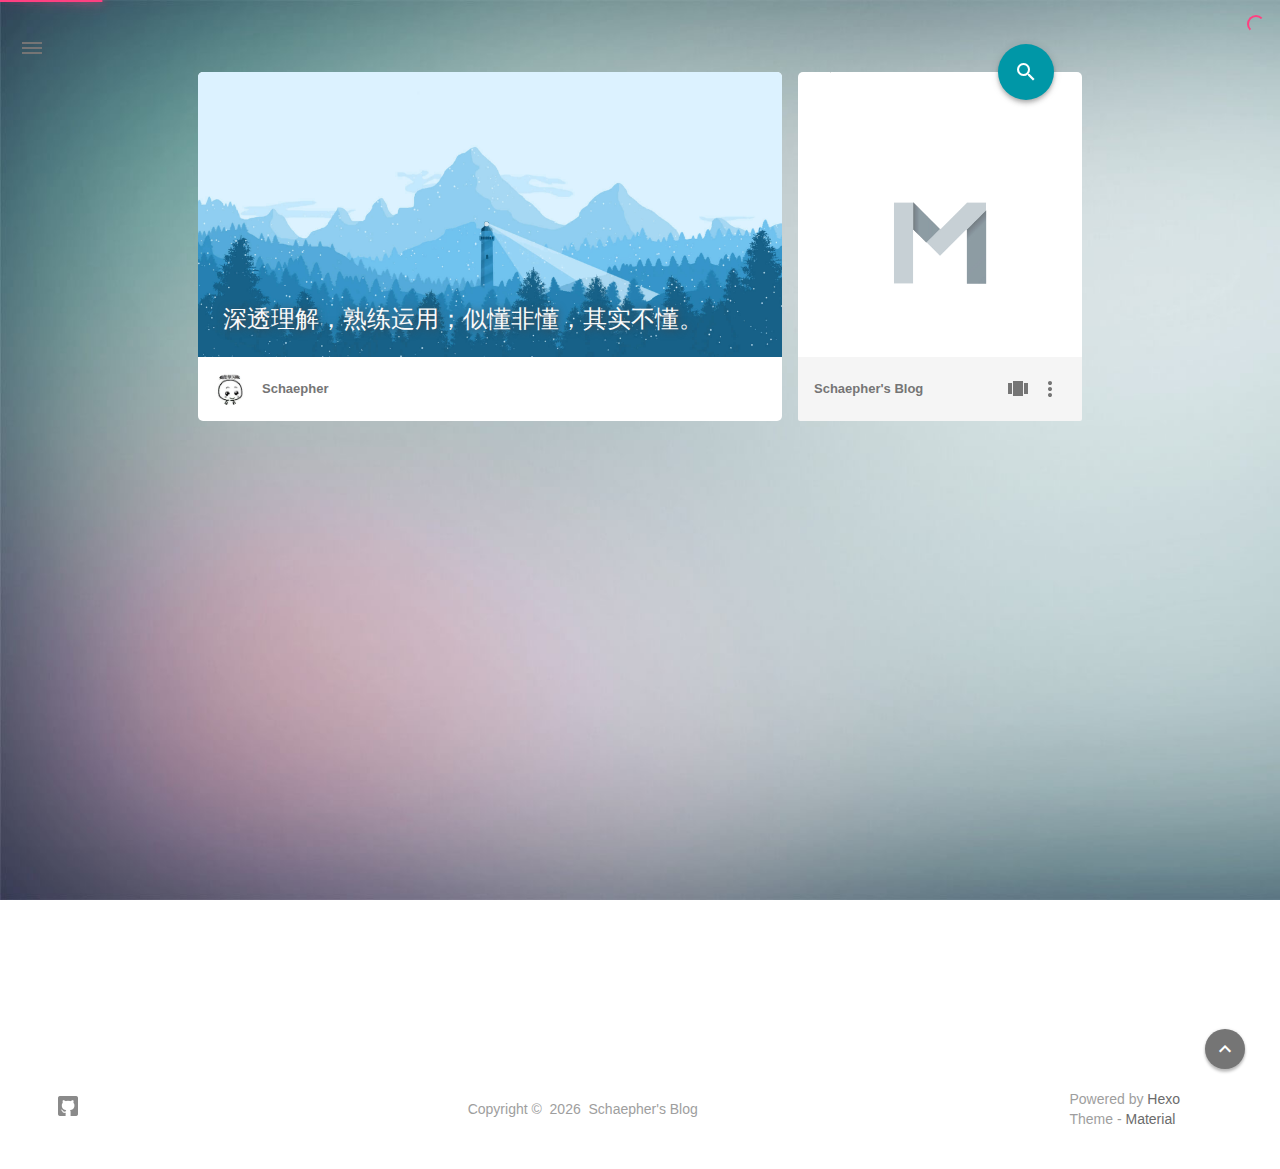
==== index.html @ bb079285 "Site updated: 2017-01-19 21:00:31" ====
<!DOCTYPE html>
<html>
    <head>
    <!--
        © Material Theme
        https://github.com/viosey/hexo-theme-material
        Version: 1.2.6 -->

    <!-- Title -->
    
    <title>
        
        Schaepher&#39;s Blog
    </title>

    <!-- Favicons -->
    <link rel="icon shortcut" type="image/ico" href="/img/favicon.png">
    <link rel="icon" sizes="192x192" href="/img/favicon.png">
    <link rel="apple-touch-icon" href="/img/favicon.png">

    <!-- Meta & Info -->
    <meta charset="utf-8">
    <meta http-equiv="X-UA-Compatible">
    <meta name="viewport" content="width=device-width, initial-scale=1">
    <meta name="theme-color" content="#0097A7">
    <meta name="author" content="Schaepher">
    <meta name="description" content="Hi. I am Schaepher.">
    <meta name="keywords" content="null">

    <!--iOS -->
    <meta name="viewport" content="width=device-width, initial-scale=1, user-scalable=no">
    <meta name="apple-mobile-web-app-title" content="Title">
    <meta name="apple-mobile-web-app-capable" content="yes">
    <meta name="apple-mobile-web-app-status-bar-style" content="black">
    <meta name="HandheldFriendly" content="True">
    <meta name="MobileOptimized" content="480">

    <!-- Add to homescreen for Chrome on Android -->
    <meta name="mobile-web-app-capable" content="yes">

    <!-- Add to homescreen for Safari on iOS -->
    <meta name="apple-mobile-web-app-capable" content="yes">
    <meta name="apple-mobile-web-app-status-bar-style" content="black">
    <meta name="apple-mobile-web-app-title" content="Schaepher&#39;s Blog">

    <!-- The Open Graph protocol -->
    <meta property="og:url" content="https://schaepher.github.io">
    <meta property="og:type" content="blog">
    <meta property="og:title" content="Schaepher&#39;s Blog">
    <meta property="og:description" content="Hi. I am Schaepher.">

    <!--[if lte IE 9]>
        <link rel="stylesheet" href="/css/ie-blocker.css">

        
            <script src="/js/ie-blocker.zhCN.js"></script>
        
    <![endif]-->

    <!-- Import CSS -->
    <link rel="stylesheet" href="/css/material.min.css">
    <link rel="stylesheet" href="/css/style.min.css">
    <!-- Config CSS -->


<!-- Other Styles -->
<style>
    body, html {
        font-family: Roboto, "Helvetica Neue", Helvetica, "PingFang SC", "Hiragino Sans GB", "Microsoft YaHei", "微软雅黑", Arial, sans-serif;
    }

    a {
        color: #00838F;
    }

    .mdl-card__media,
    #search-label,
    #search-form-label:after,
    #scheme-Paradox .hot_tags-count,
    #scheme-Paradox .sidebar_archives-count,
    #scheme-Paradox .sidebar-colored .sidebar-header,
    #scheme-Paradox .sidebar-colored .sidebar-badge{
        background-color: #0097A7 !important;
    }

    /* Sidebar User Drop Down Menu Text Color */
    #scheme-Paradox .sidebar-colored .sidebar-nav>.dropdown>.dropdown-menu>li>a:hover,
    #scheme-Paradox .sidebar-colored .sidebar-nav>.dropdown>.dropdown-menu>li>a:focus {
        color: #0097A7 !important;
    }

    #post_entry-right-info,
    .sidebar-colored .sidebar-nav li:hover > a,
    .sidebar-colored .sidebar-nav li:hover > a i,
    .sidebar-colored .sidebar-nav li > a:hover,
    .sidebar-colored .sidebar-nav li > a:hover i,
    .sidebar-colored .sidebar-nav li > a:focus i,
    .sidebar-colored .sidebar-nav > .open > a,
    .sidebar-colored .sidebar-nav > .open > a:hover,
    .sidebar-colored .sidebar-nav > .open > a:focus,
    #ds-reset #ds-ctx .ds-ctx-entry .ds-ctx-head a {
        color: #0097A7 !important;
    }

    .toTop {
        background: #757575 !important;
    }

    .material-layout .material-post>.material-nav,
    .material-layout .material-index>.material-nav,
    .material-nav a {
        color: #757575;
    }

    #scheme-Paradox .MD-burger-layer {
        background-color: #757575;
    }

    #scheme-Paradox #post-toc-trigger-btn {
        color: #757575;
    }

    .post-toc a:hover {
        color: #00838F;
        text-decoration: underline;
    }
</style>


<!-- Theme Background Related-->

    <style>
        body{
            background-image: url(/img/bg.png);
        }
    </style>




<!-- Fade Effect -->

    <style>
        .fade {
            transition: all 800ms linear;
            -webkit-transform: translate3d(0,0,0);
            -moz-transform: translate3d(0,0,0);
            -ms-transform: translate3d(0,0,0);
            -o-transform: translate3d(0,0,0);
            transform: translate3d(0,0,0);
            opacity: 1;
        }

        .fade.out{
            opacity: 0;
        }
    </style>


    <script src="/js/jquery.min.js"></script>

    <link rel="stylesheet" href="/css/highlight/atom-one-dark.css">

    <!-- UC Browser Compatible-->
    <script>
        var agent = navigator.userAgent.toLowerCase();
        if(agent.indexOf('ucbrowser')>0) {
            document.write('<link rel="stylesheet" href="/css/uc.css">');
            alert('由于 UC 浏览器使用极旧的内核，而本网站使用了一些新的特性。\n为了您能更好的浏览，推荐使用 Chrome 或 Firefox 浏览器。');
        }
    </script>

    <!-- Custom Head -->
    
</head>


    
        <body id="scheme-Paradox">
            <div class="material-layout  mdl-js-layout has-drawer is-upgraded">
                

                <!-- Main Container -->
                <main class="material-layout__content" id="main">

                    <!-- Top Anchor -->
                    <div id="top"></div>

                    
                        <!-- Hamburger Button -->
                        <button class="MD-burger-icon sidebar-toggle">
                            <span class="MD-burger-layer"></span>
                        </button>
                    

                    <!-- Index Module -->
<div class="material-index mdl-grid">
    
        <!-- Paradox Header -->
        <!-- Daily pic -->
<div class="mdl-card daily-pic mdl-cell mdl-cell--8-col index-top-block">

    <!-- Pic & Slogan -->
    <div class="mdl-card__media mdl-color-text--grey-50" style="background-image:url(/img/daily_pic.png)">
        <p class="index-top-block-slogan"><a href="#">
        
            
                深透理解，熟练运用；似懂非懂，其实不懂。
            
        
        </a></p>
    </div>

    <!-- Avatar & Name -->
    <div class="mdl-card__supporting-text meta mdl-color-text--grey-600">
        <!-- Author Avatar -->
        <div id="author-avatar">
            <img src="/img/avatar.png" width="32px" height="32px" alt="avatar">
        </div>
        <div>
            <strong>Schaepher</strong>
        </div>
    </div>
</div>

        <!-- Blog info -->
<div class="mdl-card something-else mdl-cell mdl-cell--8-col mdl-cell--4-col-desktop index-top-block">

    <!-- Search -->
    
    <!-- Google -->
    <div class="mdl-textfield mdl-js-textfield mdl-textfield--expandable" method="post" action="">
        <label id="search-label" class="mdl-button mdl-js-ripple-effect mdl-js-button mdl-button--fab mdl-color--accent mdl-shadow--4dp" for="search">
            <i class="material-icons mdl-color-text--white" role="presentation">search</i>
        </label>

        <form id="search-form" method="get" action="//google.com/search" accept-charset="UTF-8" class="mdl-textfield__expandable-holder" target="_blank">
            <input class="mdl-textfield__input search-input" type="search" name="q" id="search" placeholder="">
            <label id="search-form-label" class="mdl-textfield__label" for="search"></label>

            <input type="hidden" name="sitesearch" value="https://schaepher.github.io">
        </form>
    </div>







    <!-- LOGO -->
    <div class="something-else-logo mdl-color--white mdl-color-text--grey-600">
        <a href="#">
            <img src="/img/logo.png" alt="logo" />
        </a>
    </div>

    <!-- Infomation -->
    <div class="mdl-card__supporting-text meta meta--fill mdl-color-text--grey-600">
        <!-- Blog Title -->
        <div>
            <strong>Schaepher&#39;s Blog</strong>
        </div>
        <div class="section-spacer"></div>

        <!-- Pages -->
        <button id="show-pages-button" class="mdl-button mdl-js-button mdl-js-ripple-effect mdl-button--icon">
            <i class="material-icons" role="presentation">view_carousel</i>
            <span class="visuallyhidden">Pages</span>
        </button>
        <ul class="mdl-menu mdl-js-menu mdl-menu--bottom-right" for="show-pages-button">
            
        </ul>

        <!-- Menu -->
        <button id="menubtn" class="mdl-button mdl-js-button mdl-js-ripple-effect mdl-button--icon">
            <i class="material-icons" role="presentation">more_vert</i>
            <span class="visuallyhidden">show menu</span>
        </button>
        <ul class="mdl-menu mdl-js-menu mdl-menu--bottom-right" for="menubtn">
            

            

            
                <a class="index_share-link" href="http://service.weibo.com/share/share.php?appkey=&title=Schaepher&#39;s Blog&url=https://schaepher.github.io/&pic=&searchPic=false&style=simple" target="_blank">
                    <li class="mdl-menu__item mdl-js-ripple-effect">
                        分享到微博
                    </li>
                </a>
            

            
                <a class="index_share-link" href="https://twitter.com/intent/tweet?text=Schaepher&#39;s Blog&url=https://schaepher.github.io/&via=Schaepher" target="_blank">
                    <li class="mdl-menu__item mdl-js-ripple-effect">
                        分享到 Twitter
                    </li>
                </a>
            

            
                <a class="index_share-link" href="https://www.facebook.com/sharer/sharer.php?u=https://schaepher.github.io//index.html" target="_blank">
                    <li class="mdl-menu__item mdl-js-ripple-effect">
                        分享到 Facebook
                    </li>
                </a>
            

            
                <a class="index_share-link" href="https://plus.google.com/share?url=https://schaepher.github.io/" target="_blank">
                    <li class="mdl-menu__item mdl-js-ripple-effect">
                        分享到 Google+
                    </li>
                </a>
            

            

            

            
        </ul>
    </div>
</div>

    
    <div class="locate-thumbnail-symbol"></div>

    
        
            <!-- Paradox Thumbnail -->
            <div class="post_entry-module mdl-card mdl-cell mdl-cell--12-col fade out">
    <!-- Post Thumbnail -->
    
        
            <!-- Random Thumbnail -->
            <div class="post_thumbnail-random mdl-card__media mdl-color-text--grey-50">
        
    

        <!-- Post Title -->
        <p class="article-headline-p"><a href="/2017/01/19/unit-testing/"></a></p>
    </div>

    <!-- Post Excerpt -->
    <div class="mdl-color-text--grey-600 mdl-card__supporting-text post_entry-content">
        
            eclipse提示快捷键：alt+/Ctril+Shift+O说明:自动引入所需要得包Atom选字再按`号，会直接将选中的字...
        
        &nbsp;&nbsp;&nbsp;
        <span>
            <a href="/2017/01/19/unit-testing/" target="_self">继续阅读</a>
        </span>
    </div>
    <!-- Post_entry Info-->
    <div id="post_entry-info">
        <div id="post_entry-left-info" class="mdl-card__supporting-text meta mdl-color-text--grey-600 ">
            <!-- Author Avatar -->
            <div id="author-avatar">
                <img src="/img/avatar.png" width="44px" height="44px" alt="Schaepher's avatar">
            </div>
            <div>
                <strong>Schaepher</strong>
                <span>1月 19, 2017</span>
            </div>
        </div>
        <div id="post_entry-right-info">
            <!-- Category -->
            <span class="post_entry-category">
                
            </span>

            

            <!-- Post Views -->
            <span class="post_entry-views">
            </span>
        </div>
    </div>
</div>

        
        
    
        
            <!-- Paradox Thumbnail -->
            <div class="post_entry-module mdl-card mdl-cell mdl-cell--12-col fade out">
    <!-- Post Thumbnail -->
    
        
            <!-- Random Thumbnail -->
            <div class="post_thumbnail-random mdl-card__media mdl-color-text--grey-50">
        
    

        <!-- Post Title -->
        <p class="article-headline-p"><a href="/2017/01/19/GitAndGithub/"></a></p>
    </div>

    <!-- Post Excerpt -->
    <div class="mdl-color-text--grey-600 mdl-card__supporting-text post_entry-content">
        
            原文链接：
        
        &nbsp;&nbsp;&nbsp;
        <span>
            <a href="/2017/01/19/GitAndGithub/" target="_self">继续阅读</a>
        </span>
    </div>
    <!-- Post_entry Info-->
    <div id="post_entry-info">
        <div id="post_entry-left-info" class="mdl-card__supporting-text meta mdl-color-text--grey-600 ">
            <!-- Author Avatar -->
            <div id="author-avatar">
                <img src="/img/avatar.png" width="44px" height="44px" alt="Schaepher's avatar">
            </div>
            <div>
                <strong>Schaepher</strong>
                <span>1月 19, 2017</span>
            </div>
        </div>
        <div id="post_entry-right-info">
            <!-- Category -->
            <span class="post_entry-category">
                
            </span>

            

            <!-- Post Views -->
            <span class="post_entry-views">
            </span>
        </div>
    </div>
</div>

        
        
    

    

    
        <script>
    var randomNum;

    var locatePost = $('.locate-thumbnail-symbol').next();
    for(var i = 0; i < 10; i++) {
        randomNum = Math.floor(Math.random() * 19 + 1);

        locatePost.children('.post_thumbnail-random').attr('id', 'random_thumbnail-'+randomNum);
        locatePost.children('.post_thumbnail-random').css('background-image', 'url(' + '/img/random/material-' + randomNum + '.png' + ')')

        locatePost = locatePost.next();
    }
</script>

    
</div>


                    
                        <!-- Overlay For Active Sidebar -->
<div class="sidebar-overlay"></div>

<!-- Material sidebar -->
<aside id="sidebar" class="sidebar sidebar-colored sidebar-fixed-left" role="navigation">
    <div id="sidebar-main">
        <!-- Sidebar Header -->
        <div class="sidebar-header header-cover" style="background-image: url(/img/sidebar_header.png);">
    <!-- Top bar -->
    <div class="top-bar"></div>

    <!-- Sidebar toggle button -->
    <button type="button" class="sidebar-toggle mdl-button mdl-js-button mdl-js-ripple-effect mdl-button--icon" style="display: initial;" data-upgraded=",MaterialButton,MaterialRipple">
        <i class="material-icons">clear_all</i>
        <span class="mdl-button__ripple-container">
            <span class="mdl-ripple">
            </span>
        </span>
    </button>

    <!-- Sidebar Avatar -->
    <div class="sidebar-image">
        <img src="/img/avatar.png" alt="Schaepher's avatar">
    </div>

    <!-- Sidebar Email -->
    <a data-toggle="dropdown" class="sidebar-brand" href="#settings-dropdown">
        schaepher@outlook.com
        <b class="caret"></b>
    </a>
</div>


        <!-- Sidebar Navigation  -->
        <ul class="nav sidebar-nav">
    <!-- User dropdown  -->
    <li class="dropdown">
        <ul id="settings-dropdown" class="dropdown-menu">
            
                <li>
                    <a href="#" target="_blank" title="Email Me">
                        <i class="material-icons sidebar-material-icons sidebar-indent-left1pc-element">email</i>
                        Email Me
                    </a>
                </li>
            
        </ul>
    </li>

    <!-- Homepage -->
    <li id="sidebar-first-li">
        <a href="/" target="_self">
            <i class="material-icons sidebar-material-icons">home</i>
            主页
        </a>
    </li>

    <!-- I'm Feeling Lucky -->
    <!--
    <li class="dropdown">
        <a href="" target="_self">
            <i class="material-icons sidebar-material-icons">explore</i>
             sidebar.imlucky
        </a>
    </li>
    -->

    <!-- Archives  -->
    <li class="dropdown">
        <a href="#" class="ripple-effect dropdown-toggle" data-toggle="dropdown">
            <i class="material-icons sidebar-material-icons">inbox</i>
             归档
            <b class="caret"></b>
        </a>
        <ul class="dropdown-menu">
            <li>
            <a class="sidebar_archives-link" href="/archives/2017/01/">一月 2017<span class="sidebar_archives-count">2</span></a>
        </ul>
    </li>

    <!-- Categories  -->
    

    <!-- Divider -->
    <li class="divider"></li>


    <!-- Pages  -->
  	

    <!-- Article Numebr  -->
    <li>
        <a href="/archives">
            文章总数
            <span class="sidebar-badge">2</span>
        </a>
    </li>
</ul>


        <!-- Sidebar Divider -->
        <div class="sidebar-divider"></div>

        <!-- Sidebar Footer -->
        <!--
I'm glad you use this theme, the development is no so easy, I hope you can keep the copyright, I will thank you so much.
If you still want to delete the copyrights, could you still retain the first one? Which namely "Theme Material"
It will not impact the appearance and can give developers a lot of support :)

很高兴您使用并喜欢该主题，开发不易 十分谢谢与希望您可以保留一下版权声明。
如果您仍然想删除的话 能否只保留第一项呢？即 "Theme Material"
它不会影响美观并可以给开发者很大的支持和动力。 :)
-->

<!-- Theme Material -->
<!-- <a href="https://github.com/viosey/hexo-theme-material"  class="sidebar-footer-text-a" target="_blank">
    <div class="sidebar-text mdl-button mdl-js-button mdl-js-ripple-effect sidebar-footer-text-div" data-upgraded=",MaterialButton,MaterialRipple">
        主题 - Material
        <span class="sidebar-badge badge-circle">i</span>
    </div>
</a> -->

<!-- Help & Support -->
<!--
<a href="mailto:hiviosey@gmail.com" class="sidebar-footer-text-a">
    <div class="sidebar-text mdl-button mdl-js-button mdl-js-ripple-effect sidebar-footer-text-div" data-upgraded=",MaterialButton,MaterialRipple">
    sidebar.help
    <span class="mdl-button__ripple-container">
      <span class="mdl-ripple"></span>
    </span>
  </div>
</a>
-->

<!-- Feedback -->
<!--
<a href="https://github.com/viosey/hexo-theme-material/issues" target="_blank" class="sidebar-footer-text-a">
    <div class="sidebar-text mdl-button mdl-js-button mdl-js-ripple-effect sidebar-footer-text-div" data-upgraded=",MaterialButton,MaterialRipple">
         sidebar.feedback
                    <span class="mdl-button__ripple-container"><span class="mdl-ripple"></span></span></div>
</a>
-->

<!-- Abount Theme -->
<!--
<a href="https://blog.viosey.com/index.php/Material.html" target="_blank" class="sidebar-footer-text-a">
    <div class="sidebar-text mdl-button mdl-js-button mdl-js-ripple-effect sidebar-footer-text-div" data-upgraded=",MaterialButton,MaterialRipple">
         sidebar.about_theme
        <span class="mdl-button__ripple-container"><span class="mdl-ripple"></span></span></div>
</a>-->

    </div>

    <!-- Sidebar Sponsor -->
    

</aside>

                    

                    
                        <!-- Footer Top Button -->
                        <div class="toTop-wrap">
    <a href="#top" class="toTop">
        <i class="material-icons footer_top-i">expand_less</i>
    </a>
</div>

                    

                    <!--Footer-->
<footer class="mdl-mini-footer" id="bottom">
    
        <!-- Paradox Footer Left Section -->
        <div class="mdl-mini-footer--left-section sns-list">
    <!-- Twitter -->
    

    <!-- Facebook -->
    

    <!-- Google + -->
    

    <!-- Weibo -->
    

    <!-- Instagram -->
    

    <!-- Tumblr -->
    

    <!-- Github -->
    
        <a href="https://github.com/schaepher" target="_blank">
            <button class="mdl-mini-footer--social-btn social-btn" style="background-image: url(/img/footer/footer_ico-github.png);">
                <span class="visuallyhidden">Github</span>
            </button><!--
     --></a>
    

    <!-- LinkedIn -->
    

    <!-- Zhihu -->
    

    <!-- Bilibili -->
    

    <!-- Telegram -->
    
</div>


        <!--Copyright-->
        <div id="copyright">
            Copyright&nbsp;©&nbsp;
            <script type="text/javascript">
                var fd = new Date();
                document.write(fd.getFullYear());
            </script>
            &nbsp;Schaepher's Blog
        </div>

        <!-- Paradox Footer Right Section -->

        <!--
        I am glad you use this theme, the development is no so easy, I hope you can keep the copyright.
        It will not impact the appearance and can give developers a lot of support :)

        很高兴您使用该主题，开发不易，希望您可以保留一下版权声明。
        它不会影响美观并可以给开发者很大的支持。 :)
        -->

        <div class="mdl-mini-footer--right-section">
            <div>
                <div class="footer-develop-div">Powered by <a href="https://hexo.io" target="_blank" class="footer-develop-a">Hexo</a></div>
                <div class="footer-develop-div">Theme - <a href="https://github.com/viosey/hexo-theme-material" target="_blank" class="footer-develop-a">Material</a></div>
            </div>
        </div>
    
</footer>


                    <!-- Import File -->
<script src="/js/highlight.min.js"></script>
<script src="/js/js.min.js"></script>
<script src="/js/nprogress.js"></script>

<script type="text/javascript">
    NProgress.configure({
        showSpinner: true
    });
    NProgress.start();

    $('#nprogress .bar').css({
        'background': '#FF4081'
    });
    $('#nprogress .peg').css({
        'box-shadow': '0 0 10px #FF4081, 0 0 15px #FF4081'
    });
    $('#nprogress .spinner-icon').css({
        'border-top-color': '#FF4081',
        'border-left-color': '#FF4081'
    });

    setTimeout(function() {
        NProgress.done();
        $('.fade').removeClass('out');
    }, 800);
</script>











    <!-- 使用 DISQUS js 代码 -->
    <script id="dsq-count-scr" src="//null.disqus.com/count.js" async></script>



<!-- Swiftye -->


<!-- Local Search-->


<!-- Window Load-->
<script>
    $(window).load(function() {
        // Post_Toc parent position fixed
        $('.post-toc-wrap').parent('.mdl-menu__container').css('position', 'fixed');
    });
</script>

<!-- MathJax Load-->


                </main>
            </div>
        </body>
    
</html>
---- css/ie-blocker.css ----
@charset "utf-8";
body .demo-blog{
    display: none;
}

h1{
    background-color: #fff;
    font-size: 48px;
    line-height: 48px;
    border-left: none;
    width: auto;
    margin: 0px !important;
}

#ib-container {
    display: none;
    width: 100%;
    height: 100%;
    font-family: Arial, Helvetica, sans-serif;
    position: fixed;
    top: 0;
    left: 0;
    box-sizing: content-box !important;
    z-index: 99999;
}

#ib-container * {
    box-sizing: content-box !important;
}

.ib-modal {
    height: 288px;
    background: #fff;
    border-left: 8px solid #4fc1e9;
    position: absolute;
    color: #434a54;
    z-index: 99999;
    width: 592px;
    top: 50%;
    left: 50%;
    transform: translateY(-50%) translateX(-50%);
    padding: 49px 30px 30px;
}

.ib-header {
    height: 80px;
    padding: 0;
}

.ib-header h1 {
    margin: 0;
    font-size: 24px;
    text-align: left;
    color: #434a54;
}

.ib-header p {
    margin: 10px 0 0 0;
    font-size: 14px;
    line-height: 18px;
    text-align: left;
    color: #434a54;
}

.ib-header p strong {
    font-weight: normal;
    color: #3bafda;
}

.ib-browsers {
    height: 80px;
    list-style: none;
    margin: 0;
    padding: 0;
    padding-top: 0;
    margin-top: 49px;
}

.ib-browsers li {
    float: left;
    width: 148px;
    height: 80px;
    position: relative;
    list-style: none;
}

.ib-browsers li a {
    display: block;
    width: 100%;
    height: 100%;
    position: absolute;
    color: #434a54;
    text-decoration: none;
    cursor: pointer;
}

.ib-browsers li a:hover {
    background-color: #F2F2F2;
}

.ib-browsers li a:hover .ib-browser-name {
    background-color: #4fc1e9;
    color: #fff;
}

.ib-browser-icon {
    display: block;
    width: 118px;
    height: 90px;
    margin: 0 auto;
    margin-top: 20px;
}

.ib-browser-name {
    line-height: 18px;
    margin-top: 5px;
    text-align: center;
    font-size: 20px;
}

.ib-browser-description {
    height: 50px;
    line-height: 14px;
    font-size: 12px;
    margin-top: 10px;
    padding: 0 5px;
}

.ib-footer {
    height: 30px;
}

.ib-try {
    float: right;
    height: 30px;
    padding: 0 15px;
    color: #fff;
    background-color: #3bafda;
    font-size: 12px;
    line-height: 30px;
    cursor: pointer;
    text-decoration: none;
    margin-top: 49px;
}

.ib-try:hover {
    background-color: #4fc1e9;
}

.ib-mask {
    width: 100%;
    height: 100%;
    position: absolute;
    top: 0;
    left: 0;
    _position: absolute;
    _top: expression(eval(document.documentElement.scrollTop) + 'px');
    _left: expression(eval(document.documentElement.scrollLeft) + 'px');
    _right: auto;
    _bottom: auto;
    _width: expression(eval(document.documentElement.clientWidth) + 'px');
    _height: expression(eval(document.documentElement.clientHeight) + 'px');
    z-index: 99999;
}

.ib-mask {
    background: rgb(0, 0, 0);
    opacity: 0.8;
    -ms-filter: "progid:DXImageTransform.Microsoft.Alpha(Opacity=80)";
    filter: alpha(opacity=80);
    z-index: 99998;
}

.zh-cn #ib-container {
    font-family: 'Microsoft Yahei', sans-serif;
}

.zh-cn .ib-browser-description {
    font-size: 12px;
}
---- css/material.min.css ----
@charset "UTF-8";.mdl-button,.mdl-checkbox,audio,canvas,img,svg,video{vertical-align:middle}.visuallyhidden,hr{border:0;height:1px}.hidden,.invisible{visibility:hidden}address,body,h1,h2,h3,h4,h6,html,ol,p,ul{font-weight:400}blockquote,h1{line-height:1.35}blockquote,h1,h1 small,h2,h2 small,h3,h3 small,h4,h4 small,h5,h5 small,h6,h6 small{font-family:Roboto,Helvetica,Arial,sans-serif}.mdl-badge[data-badge]:after,.mdl-card,.mdl-layout__drawer,.mdl-layout__header{-webkit-box-direction:normal}html{color:rgba(0,0,0,.87)}::-moz-selection{background:#b3d4fc;text-shadow:none}::selection{background:#b3d4fc;text-shadow:none}hr{display:block;border-top:1px solid #ccc;margin:1em 0;padding:0}fieldset{border:0;margin:0;padding:0}textarea{resize:vertical}.browsehappy{margin:.2em 0;background:#ccc;color:#000;padding:.2em 0}.hidden{display:none!important}.visuallyhidden{clip:rect(0 0 0 0);margin:-1px;overflow:hidden;padding:0;position:absolute;width:1px}.visuallyhidden.focusable:active,.visuallyhidden.focusable:focus{clip:auto;height:auto;margin:0;overflow:visible;position:static;width:auto}body,html{width:100%}.clearfix:after,.clearfix:before{content:" ";display:table}.clearfix:after{clear:both}@media print{blockquote,img,pre,tr{page-break-inside:avoid}*,:after,:before{background:0 0!important;color:#000!important;box-shadow:none!important;text-shadow:none!important}a,a:visited{text-decoration:underline}a[href]:after{content:" (" attr(href)")"}abbr[title]:after{content:" (" attr(title)")"}a[href^="#"]:after,a[href^="javascript:"]:after{content:""}blockquote,pre{border:1px solid #999}thead{display:table-header-group}img{max-width:100%!important}h2,h3,p{orphans:3;widows:3}h2,h3{page-break-after:avoid}}.mdl-accordion,.mdl-button,.mdl-card,.mdl-checkbox,.mdl-dropdown-menu,.mdl-icon-toggle,.mdl-item,.mdl-radio,.mdl-slider,.mdl-switch,.mdl-tabs__tab,a{-webkit-tap-highlight-color:transparent;-webkit-tap-highlight-color:rgba(255,255,255,0)}html{height:100%;-ms-touch-action:manipulation;touch-action:manipulation}body{min-height:100%}main{display:block}[hidden]{display:none!important}body,html{font-family:Helvetica,Arial,sans-serif;font-size:14px;line-height:20px}h1,h2,h3,h4,h5,h6,p{padding:0}h1 small,h2 small,h3 small,h4 small,h5 small,h6 small{font-weight:400;line-height:1.35;letter-spacing:-.02em;opacity:.54;font-size:.6em}blockquote,h4{font-size:24px}ol,p,ul{font-size:14px}address,ol,p,ul{letter-spacing:0}address,h5{line-height:1}h6,ol,p,ul{line-height:24px}a,h5{font-weight:500}h1{font-size:56px;letter-spacing:-.02em;margin:24px 0}h2{font-size:45px;line-height:48px}h2,h3{margin:24px 0}h3{font-size:34px;line-height:40px}h4{line-height:32px;-moz-osx-font-smoothing:grayscale;margin:24px 0 16px}h5{font-size:20px;letter-spacing:.02em}h5,h6{margin:24px 0 16px}h6{font-size:16px;letter-spacing:.04em}p{margin:0 0 16px}a{color:#ff4081}blockquote{position:relative;font-weight:300;font-style:italic;letter-spacing:.08em}mark{background-color:#f4ff81}dt{font-weight:700}address{font-size:12px;font-style:normal}.mdl-typography--display-4,.mdl-typography--display-4-color-contrast{font-family:Roboto,Helvetica,Arial,sans-serif;font-size:112px;font-weight:300;line-height:1;letter-spacing:-.04em}.mdl-typography--display-1,.mdl-typography--display-1-color-contrast,.mdl-typography--display-2,.mdl-typography--display-2-color-contrast,.mdl-typography--display-3,.mdl-typography--display-3-color-contrast,.mdl-typography--headline,.mdl-typography--headline-color-contrast{font-family:Roboto,Helvetica,Arial,sans-serif;font-weight:400}.mdl-typography--display-4-color-contrast{opacity:.54}.mdl-typography--display-3,.mdl-typography--display-3-color-contrast{font-size:56px;line-height:1.35;letter-spacing:-.02em}.mdl-typography--display-3-color-contrast{opacity:.54}.mdl-typography--display-2,.mdl-typography--display-2-color-contrast{font-size:45px;line-height:48px}.mdl-typography--display-2-color-contrast{opacity:.54}.mdl-typography--display-1,.mdl-typography--display-1-color-contrast{font-size:34px;line-height:40px}.mdl-typography--display-1-color-contrast{opacity:.54}.mdl-typography--body-1-color-contrast,.mdl-typography--body-1-force-preferred-font-color-contrast,.mdl-typography--body-2-color-contrast,.mdl-typography--body-2-force-preferred-font-color-contrast,.mdl-typography--headline-color-contrast,.mdl-typography--subhead-color-contrast,.mdl-typography--title-color-contrast{opacity:.87}.mdl-typography--headline,.mdl-typography--headline-color-contrast{font-size:24px;line-height:32px;-moz-osx-font-smoothing:grayscale}.mdl-typography--title,.mdl-typography--title-color-contrast{font-family:Roboto,Helvetica,Arial,sans-serif;font-size:20px;font-weight:500;line-height:1;letter-spacing:.02em}.mdl-typography--subhead,.mdl-typography--subhead-color-contrast{font-family:Roboto,Helvetica,Arial,sans-serif;font-size:16px;font-weight:400;line-height:24px;letter-spacing:.04em}.mdl-typography--body-2,.mdl-typography--body-2-color-contrast{font-size:14px;font-weight:700;line-height:24px;letter-spacing:0}.mdl-typography--body-1,.mdl-typography--body-1-color-contrast{font-size:14px;font-weight:400;line-height:24px;letter-spacing:0}.mdl-typography--body-2-force-preferred-font,.mdl-typography--body-2-force-preferred-font-color-contrast{font-family:Roboto,Helvetica,Arial,sans-serif;font-size:14px;font-weight:500;line-height:24px;letter-spacing:0}.mdl-typography--body-1-force-preferred-font,.mdl-typography--body-1-force-preferred-font-color-contrast{font-family:Roboto,Helvetica,Arial,sans-serif;font-size:14px;font-weight:400;line-height:24px;letter-spacing:0}.mdl-typography--caption,.mdl-typography--caption-force-preferred-font{font-size:12px;font-weight:400;line-height:1;letter-spacing:0}.mdl-typography--caption-force-preferred-font{font-family:Roboto,Helvetica,Arial,sans-serif}.mdl-typography--caption-color-contrast,.mdl-typography--caption-force-preferred-font-color-contrast{font-size:12px;font-weight:400;line-height:1;letter-spacing:0;opacity:.54}.mdl-typography--button-color-contrast,.mdl-typography--menu-color-contrast{opacity:.87}.mdl-typography--caption-force-preferred-font-color-contrast,.mdl-typography--menu{font-family:Roboto,Helvetica,Arial,sans-serif}.mdl-typography--menu{font-size:14px;font-weight:500;line-height:1;letter-spacing:0}.mdl-typography--button,.mdl-typography--button-color-contrast,.mdl-typography--menu-color-contrast{font-family:Roboto,Helvetica,Arial,sans-serif;font-size:14px;font-weight:500;line-height:1;letter-spacing:0}.mdl-typography--button,.mdl-typography--button-color-contrast{text-transform:uppercase}.mdl-typography--text-left{text-align:left}.mdl-typography--text-right{text-align:right}.mdl-typography--text-center{text-align:center}.mdl-typography--text-justify{text-align:justify}.mdl-typography--text-nowrap{white-space:nowrap}.mdl-typography--text-lowercase{text-transform:lowercase}.mdl-typography--text-uppercase{text-transform:uppercase}.mdl-typography--text-capitalize{text-transform:capitalize}.mdl-button,.mdl-layout__tab,.mdl-tabs__tab{text-transform:uppercase}.mdl-typography--font-thin{font-weight:200!important}.mdl-typography--font-light{font-weight:300!important}.mdl-typography--font-regular{font-weight:400!important}.mdl-typography--font-medium{font-weight:500!important}.mdl-typography--font-bold{font-weight:700!important}.mdl-typography--font-black{font-weight:900!important}.mdl-color-text--red{color:#f44336!important}.mdl-color--red{background-color:#f44336!important}.mdl-color-text--red-50{color:#ffebee!important}.mdl-color--red-50{background-color:#ffebee!important}.mdl-color-text--red-100{color:#ffcdd2!important}.mdl-color--red-100{background-color:#ffcdd2!important}.mdl-color-text--red-200{color:#ef9a9a!important}.mdl-color--red-200{background-color:#ef9a9a!important}.mdl-color-text--red-300{color:#e57373!important}.mdl-color--red-300{background-color:#e57373!important}.mdl-color-text--red-400{color:#ef5350!important}.mdl-color--red-400{background-color:#ef5350!important}.mdl-color-text--red-500{color:#f44336!important}.mdl-color--red-500{background-color:#f44336!important}.mdl-color-text--red-600{color:#e53935!important}.mdl-color--red-600{background-color:#e53935!important}.mdl-color-text--red-700{color:#d32f2f!important}.mdl-color--red-700{background-color:#d32f2f!important}.mdl-color-text--red-800{color:#c62828!important}.mdl-color--red-800{background-color:#c62828!important}.mdl-color-text--red-900{color:#b71c1c!important}.mdl-color--red-900{background-color:#b71c1c!important}.mdl-color-text--red-A100{color:#ff8a80!important}.mdl-color--red-A100{background-color:#ff8a80!important}.mdl-color-text--red-A200{color:#ff5252!important}.mdl-color--red-A200{background-color:#ff5252!important}.mdl-color-text--red-A400{color:#ff1744!important}.mdl-color--red-A400{background-color:#ff1744!important}.mdl-color-text--red-A700{color:#d50000!important}.mdl-color--red-A700{background-color:#d50000!important}.mdl-color-text--pink{color:#e91e63!important}.mdl-color--pink{background-color:#e91e63!important}.mdl-color-text--pink-50{color:#fce4ec!important}.mdl-color--pink-50{background-color:#fce4ec!important}.mdl-color-text--pink-100{color:#f8bbd0!important}.mdl-color--pink-100{background-color:#f8bbd0!important}.mdl-color-text--pink-200{color:#f48fb1!important}.mdl-color--pink-200{background-color:#f48fb1!important}.mdl-color-text--pink-300{color:#f06292!important}.mdl-color--pink-300{background-color:#f06292!important}.mdl-color-text--pink-400{color:#ec407a!important}.mdl-color--pink-400{background-color:#ec407a!important}.mdl-color-text--pink-500{color:#e91e63!important}.mdl-color--pink-500{background-color:#e91e63!important}.mdl-color-text--pink-600{color:#d81b60!important}.mdl-color--pink-600{background-color:#d81b60!important}.mdl-color-text--pink-700{color:#c2185b!important}.mdl-color--pink-700{background-color:#c2185b!important}.mdl-color-text--pink-800{color:#ad1457!important}.mdl-color--pink-800{background-color:#ad1457!important}.mdl-color-text--pink-900{color:#880e4f!important}.mdl-color--pink-900{background-color:#880e4f!important}.mdl-color-text--pink-A100{color:#ff80ab!important}.mdl-color--pink-A100{background-color:#ff80ab!important}.mdl-color-text--pink-A200{color:#ff4081!important}.mdl-color--pink-A200{background-color:#ff4081!important}.mdl-color-text--pink-A400{color:#f50057!important}.mdl-color--pink-A400{background-color:#f50057!important}.mdl-color-text--pink-A700{color:#c51162!important}.mdl-color--pink-A700{background-color:#c51162!important}.mdl-color-text--purple{color:#9c27b0!important}.mdl-color--purple{background-color:#9c27b0!important}.mdl-color-text--purple-50{color:#f3e5f5!important}.mdl-color--purple-50{background-color:#f3e5f5!important}.mdl-color-text--purple-100{color:#e1bee7!important}.mdl-color--purple-100{background-color:#e1bee7!important}.mdl-color-text--purple-200{color:#ce93d8!important}.mdl-color--purple-200{background-color:#ce93d8!important}.mdl-color-text--purple-300{color:#ba68c8!important}.mdl-color--purple-300{background-color:#ba68c8!important}.mdl-color-text--purple-400{color:#ab47bc!important}.mdl-color--purple-400{background-color:#ab47bc!important}.mdl-color-text--purple-500{color:#9c27b0!important}.mdl-color--purple-500{background-color:#9c27b0!important}.mdl-color-text--purple-600{color:#8e24aa!important}.mdl-color--purple-600{background-color:#8e24aa!important}.mdl-color-text--purple-700{color:#7b1fa2!important}.mdl-color--purple-700{background-color:#7b1fa2!important}.mdl-color-text--purple-800{color:#6a1b9a!important}.mdl-color--purple-800{background-color:#6a1b9a!important}.mdl-color-text--purple-900{color:#4a148c!important}.mdl-color--purple-900{background-color:#4a148c!important}.mdl-color-text--purple-A100{color:#ea80fc!important}.mdl-color--purple-A100{background-color:#ea80fc!important}.mdl-color-text--purple-A200{color:#e040fb!important}.mdl-color--purple-A200{background-color:#e040fb!important}.mdl-color-text--purple-A400{color:#d500f9!important}.mdl-color--purple-A400{background-color:#d500f9!important}.mdl-color-text--purple-A700{color:#a0f!important}.mdl-color--purple-A700{background-color:#a0f!important}.mdl-color-text--deep-purple{color:#673ab7!important}.mdl-color--deep-purple{background-color:#673ab7!important}.mdl-color-text--deep-purple-50{color:#ede7f6!important}.mdl-color--deep-purple-50{background-color:#ede7f6!important}.mdl-color-text--deep-purple-100{color:#d1c4e9!important}.mdl-color--deep-purple-100{background-color:#d1c4e9!important}.mdl-color-text--deep-purple-200{color:#b39ddb!important}.mdl-color--deep-purple-200{background-color:#b39ddb!important}.mdl-color-text--deep-purple-300{color:#9575cd!important}.mdl-color--deep-purple-300{background-color:#9575cd!important}.mdl-color-text--deep-purple-400{color:#7e57c2!important}.mdl-color--deep-purple-400{background-color:#7e57c2!important}.mdl-color-text--deep-purple-500{color:#673ab7!important}.mdl-color--deep-purple-500{background-color:#673ab7!important}.mdl-color-text--deep-purple-600{color:#5e35b1!important}.mdl-color--deep-purple-600{background-color:#5e35b1!important}.mdl-color-text--deep-purple-700{color:#512da8!important}.mdl-color--deep-purple-700{background-color:#512da8!important}.mdl-color-text--deep-purple-800{color:#4527a0!important}.mdl-color--deep-purple-800{background-color:#4527a0!important}.mdl-color-text--deep-purple-900{color:#311b92!important}.mdl-color--deep-purple-900{background-color:#311b92!important}.mdl-color-text--deep-purple-A100{color:#b388ff!important}.mdl-color--deep-purple-A100{background-color:#b388ff!important}.mdl-color-text--deep-purple-A200{color:#7c4dff!important}.mdl-color--deep-purple-A200{background-color:#7c4dff!important}.mdl-color-text--deep-purple-A400{color:#651fff!important}.mdl-color--deep-purple-A400{background-color:#651fff!important}.mdl-color-text--deep-purple-A700{color:#6200ea!important}.mdl-color--deep-purple-A700{background-color:#6200ea!important}.mdl-color-text--indigo{color:#3f51b5!important}.mdl-color--indigo{background-color:#3f51b5!important}.mdl-color-text--indigo-50{color:#e8eaf6!important}.mdl-color--indigo-50{background-color:#e8eaf6!important}.mdl-color-text--indigo-100{color:#c5cae9!important}.mdl-color--indigo-100{background-color:#c5cae9!important}.mdl-color-text--indigo-200{color:#9fa8da!important}.mdl-color--indigo-200{background-color:#9fa8da!important}.mdl-color-text--indigo-300{color:#7986cb!important}.mdl-color--indigo-300{background-color:#7986cb!important}.mdl-color-text--indigo-400{color:#5c6bc0!important}.mdl-color--indigo-400{background-color:#5c6bc0!important}.mdl-color-text--indigo-500{color:#3f51b5!important}.mdl-color--indigo-500{background-color:#3f51b5!important}.mdl-color-text--indigo-600{color:#3949ab!important}.mdl-color--indigo-600{background-color:#3949ab!important}.mdl-color-text--indigo-700{color:#303f9f!important}.mdl-color--indigo-700{background-color:#303f9f!important}.mdl-color-text--indigo-800{color:#283593!important}.mdl-color--indigo-800{background-color:#283593!important}.mdl-color-text--indigo-900{color:#1a237e!important}.mdl-color--indigo-900{background-color:#1a237e!important}.mdl-color-text--indigo-A100{color:#8c9eff!important}.mdl-color--indigo-A100{background-color:#8c9eff!important}.mdl-color-text--indigo-A200{color:#536dfe!important}.mdl-color--indigo-A200{background-color:#536dfe!important}.mdl-color-text--indigo-A400{color:#3d5afe!important}.mdl-color--indigo-A400{background-color:#3d5afe!important}.mdl-color-text--indigo-A700{color:#304ffe!important}.mdl-color--indigo-A700{background-color:#304ffe!important}.mdl-color-text--blue{color:#2196f3!important}.mdl-color--blue{background-color:#2196f3!important}.mdl-color-text--blue-50{color:#e3f2fd!important}.mdl-color--blue-50{background-color:#e3f2fd!important}.mdl-color-text--blue-100{color:#bbdefb!important}.mdl-color--blue-100{background-color:#bbdefb!important}.mdl-color-text--blue-200{color:#90caf9!important}.mdl-color--blue-200{background-color:#90caf9!important}.mdl-color-text--blue-300{color:#64b5f6!important}.mdl-color--blue-300{background-color:#64b5f6!important}.mdl-color-text--blue-400{color:#42a5f5!important}.mdl-color--blue-400{background-color:#42a5f5!important}.mdl-color-text--blue-500{color:#2196f3!important}.mdl-color--blue-500{background-color:#2196f3!important}.mdl-color-text--blue-600{color:#1e88e5!important}.mdl-color--blue-600{background-color:#1e88e5!important}.mdl-color-text--blue-700{color:#1976d2!important}.mdl-color--blue-700{background-color:#1976d2!important}.mdl-color-text--blue-800{color:#1565c0!important}.mdl-color--blue-800{background-color:#1565c0!important}.mdl-color-text--blue-900{color:#0d47a1!important}.mdl-color--blue-900{background-color:#0d47a1!important}.mdl-color-text--blue-A100{color:#82b1ff!important}.mdl-color--blue-A100{background-color:#82b1ff!important}.mdl-color-text--blue-A200{color:#448aff!important}.mdl-color--blue-A200{background-color:#448aff!important}.mdl-color-text--blue-A400{color:#2979ff!important}.mdl-color--blue-A400{background-color:#2979ff!important}.mdl-color-text--blue-A700{color:#2962ff!important}.mdl-color--blue-A700{background-color:#2962ff!important}.mdl-color-text--light-blue{color:#03a9f4!important}.mdl-color--light-blue{background-color:#03a9f4!important}.mdl-color-text--light-blue-50{color:#e1f5fe!important}.mdl-color--light-blue-50{background-color:#e1f5fe!important}.mdl-color-text--light-blue-100{color:#b3e5fc!important}.mdl-color--light-blue-100{background-color:#b3e5fc!important}.mdl-color-text--light-blue-200{color:#81d4fa!important}.mdl-color--light-blue-200{background-color:#81d4fa!important}.mdl-color-text--light-blue-300{color:#4fc3f7!important}.mdl-color--light-blue-300{background-color:#4fc3f7!important}.mdl-color-text--light-blue-400{color:#29b6f6!important}.mdl-color--light-blue-400{background-color:#29b6f6!important}.mdl-color-text--light-blue-500{color:#03a9f4!important}.mdl-color--light-blue-500{background-color:#03a9f4!important}.mdl-color-text--light-blue-600{color:#039be5!important}.mdl-color--light-blue-600{background-color:#039be5!important}.mdl-color-text--light-blue-700{color:#0288d1!important}.mdl-color--light-blue-700{background-color:#0288d1!important}.mdl-color-text--light-blue-800{color:#0277bd!important}.mdl-color--light-blue-800{background-color:#0277bd!important}.mdl-color-text--light-blue-900{color:#01579b!important}.mdl-color--light-blue-900{background-color:#01579b!important}.mdl-color-text--light-blue-A100{color:#80d8ff!important}.mdl-color--light-blue-A100{background-color:#80d8ff!important}.mdl-color-text--light-blue-A200{color:#40c4ff!important}.mdl-color--light-blue-A200{background-color:#40c4ff!important}.mdl-color-text--light-blue-A400{color:#00b0ff!important}.mdl-color--light-blue-A400{background-color:#00b0ff!important}.mdl-color-text--light-blue-A700{color:#0091ea!important}.mdl-color--light-blue-A700{background-color:#0091ea!important}.mdl-color-text--cyan{color:#00bcd4!important}.mdl-color--cyan{background-color:#00bcd4!important}.mdl-color-text--cyan-50{color:#e0f7fa!important}.mdl-color--cyan-50{background-color:#e0f7fa!important}.mdl-color-text--cyan-100{color:#b2ebf2!important}.mdl-color--cyan-100{background-color:#b2ebf2!important}.mdl-color-text--cyan-200{color:#80deea!important}.mdl-color--cyan-200{background-color:#80deea!important}.mdl-color-text--cyan-300{color:#4dd0e1!important}.mdl-color--cyan-300{background-color:#4dd0e1!important}.mdl-color-text--cyan-400{color:#26c6da!important}.mdl-color--cyan-400{background-color:#26c6da!important}.mdl-color-text--cyan-500{color:#00bcd4!important}.mdl-color--cyan-500{background-color:#00bcd4!important}.mdl-color-text--cyan-600{color:#00acc1!important}.mdl-color--cyan-600{background-color:#00acc1!important}.mdl-color-text--cyan-700{color:#0097a7!important}.mdl-color--cyan-700{background-color:#0097a7!important}.mdl-color-text--cyan-800{color:#00838f!important}.mdl-color--cyan-800{background-color:#00838f!important}.mdl-color-text--cyan-900{color:#006064!important}.mdl-color--cyan-900{background-color:#006064!important}.mdl-color-text--cyan-A100{color:#84ffff!important}.mdl-color--cyan-A100{background-color:#84ffff!important}.mdl-color-text--cyan-A200{color:#18ffff!important}.mdl-color--cyan-A200{background-color:#18ffff!important}.mdl-color-text--cyan-A400{color:#00e5ff!important}.mdl-color--cyan-A400{background-color:#00e5ff!important}.mdl-color-text--cyan-A700{color:#00b8d4!important}.mdl-color--cyan-A700{background-color:#00b8d4!important}.mdl-color-text--teal{color:#009688!important}.mdl-color--teal{background-color:#009688!important}.mdl-color-text--teal-50{color:#e0f2f1!important}.mdl-color--teal-50{background-color:#e0f2f1!important}.mdl-color-text--teal-100{color:#b2dfdb!important}.mdl-color--teal-100{background-color:#b2dfdb!important}.mdl-color-text--teal-200{color:#80cbc4!important}.mdl-color--teal-200{background-color:#80cbc4!important}.mdl-color-text--teal-300{color:#4db6ac!important}.mdl-color--teal-300{background-color:#4db6ac!important}.mdl-color-text--teal-400{color:#26a69a!important}.mdl-color--teal-400{background-color:#26a69a!important}.mdl-color-text--teal-500{color:#009688!important}.mdl-color--teal-500{background-color:#009688!important}.mdl-color-text--teal-600{color:#00897b!important}.mdl-color--teal-600{background-color:#00897b!important}.mdl-color-text--teal-700{color:#00796b!important}.mdl-color--teal-700{background-color:#00796b!important}.mdl-color-text--teal-800{color:#00695c!important}.mdl-color--teal-800{background-color:#00695c!important}.mdl-color-text--teal-900{color:#004d40!important}.mdl-color--teal-900{background-color:#004d40!important}.mdl-color-text--teal-A100{color:#a7ffeb!important}.mdl-color--teal-A100{background-color:#a7ffeb!important}.mdl-color-text--teal-A200{color:#64ffda!important}.mdl-color--teal-A200{background-color:#64ffda!important}.mdl-color-text--teal-A400{color:#1de9b6!important}.mdl-color--teal-A400{background-color:#1de9b6!important}.mdl-color-text--teal-A700{color:#00bfa5!important}.mdl-color--teal-A700{background-color:#00bfa5!important}.mdl-color-text--green{color:#4caf50!important}.mdl-color--green{background-color:#4caf50!important}.mdl-color-text--green-50{color:#e8f5e9!important}.mdl-color--green-50{background-color:#e8f5e9!important}.mdl-color-text--green-100{color:#c8e6c9!important}.mdl-color--green-100{background-color:#c8e6c9!important}.mdl-color-text--green-200{color:#a5d6a7!important}.mdl-color--green-200{background-color:#a5d6a7!important}.mdl-color-text--green-300{color:#81c784!important}.mdl-color--green-300{background-color:#81c784!important}.mdl-color-text--green-400{color:#66bb6a!important}.mdl-color--green-400{background-color:#66bb6a!important}.mdl-color-text--green-500{color:#4caf50!important}.mdl-color--green-500{background-color:#4caf50!important}.mdl-color-text--green-600{color:#43a047!important}.mdl-color--green-600{background-color:#43a047!important}.mdl-color-text--green-700{color:#388e3c!important}.mdl-color--green-700{background-color:#388e3c!important}.mdl-color-text--green-800{color:#2e7d32!important}.mdl-color--green-800{background-color:#2e7d32!important}.mdl-color-text--green-900{color:#1b5e20!important}.mdl-color--green-900{background-color:#1b5e20!important}.mdl-color-text--green-A100{color:#b9f6ca!important}.mdl-color--green-A100{background-color:#b9f6ca!important}.mdl-color-text--green-A200{color:#69f0ae!important}.mdl-color--green-A200{background-color:#69f0ae!important}.mdl-color-text--green-A400{color:#00e676!important}.mdl-color--green-A400{background-color:#00e676!important}.mdl-color-text--green-A700{color:#00c853!important}.mdl-color--green-A700{background-color:#00c853!important}.mdl-color-text--light-green{color:#8bc34a!important}.mdl-color--light-green{background-color:#8bc34a!important}.mdl-color-text--light-green-50{color:#f1f8e9!important}.mdl-color--light-green-50{background-color:#f1f8e9!important}.mdl-color-text--light-green-100{color:#dcedc8!important}.mdl-color--light-green-100{background-color:#dcedc8!important}.mdl-color-text--light-green-200{color:#c5e1a5!important}.mdl-color--light-green-200{background-color:#c5e1a5!important}.mdl-color-text--light-green-300{color:#aed581!important}.mdl-color--light-green-300{background-color:#aed581!important}.mdl-color-text--light-green-400{color:#9ccc65!important}.mdl-color--light-green-400{background-color:#9ccc65!important}.mdl-color-text--light-green-500{color:#8bc34a!important}.mdl-color--light-green-500{background-color:#8bc34a!important}.mdl-color-text--light-green-600{color:#7cb342!important}.mdl-color--light-green-600{background-color:#7cb342!important}.mdl-color-text--light-green-700{color:#689f38!important}.mdl-color--light-green-700{background-color:#689f38!important}.mdl-color-text--light-green-800{color:#558b2f!important}.mdl-color--light-green-800{background-color:#558b2f!important}.mdl-color-text--light-green-900{color:#33691e!important}.mdl-color--light-green-900{background-color:#33691e!important}.mdl-color-text--light-green-A100{color:#ccff90!important}.mdl-color--light-green-A100{background-color:#ccff90!important}.mdl-color-text--light-green-A200{color:#b2ff59!important}.mdl-color--light-green-A200{background-color:#b2ff59!important}.mdl-color-text--light-green-A400{color:#76ff03!important}.mdl-color--light-green-A400{background-color:#76ff03!important}.mdl-color-text--light-green-A700{color:#64dd17!important}.mdl-color--light-green-A700{background-color:#64dd17!important}.mdl-color-text--lime{color:#cddc39!important}.mdl-color--lime{background-color:#cddc39!important}.mdl-color-text--lime-50{color:#f9fbe7!important}.mdl-color--lime-50{background-color:#f9fbe7!important}.mdl-color-text--lime-100{color:#f0f4c3!important}.mdl-color--lime-100{background-color:#f0f4c3!important}.mdl-color-text--lime-200{color:#e6ee9c!important}.mdl-color--lime-200{background-color:#e6ee9c!important}.mdl-color-text--lime-300{color:#dce775!important}.mdl-color--lime-300{background-color:#dce775!important}.mdl-color-text--lime-400{color:#d4e157!important}.mdl-color--lime-400{background-color:#d4e157!important}.mdl-color-text--lime-500{color:#cddc39!important}.mdl-color--lime-500{background-color:#cddc39!important}.mdl-color-text--lime-600{color:#c0ca33!important}.mdl-color--lime-600{background-color:#c0ca33!important}.mdl-color-text--lime-700{color:#afb42b!important}.mdl-color--lime-700{background-color:#afb42b!important}.mdl-color-text--lime-800{color:#9e9d24!important}.mdl-color--lime-800{background-color:#9e9d24!important}.mdl-color-text--lime-900{color:#827717!important}.mdl-color--lime-900{background-color:#827717!important}.mdl-color-text--lime-A100{color:#f4ff81!important}.mdl-color--lime-A100{background-color:#f4ff81!important}.mdl-color-text--lime-A200{color:#eeff41!important}.mdl-color--lime-A200{background-color:#eeff41!important}.mdl-color-text--lime-A400{color:#c6ff00!important}.mdl-color--lime-A400{background-color:#c6ff00!important}.mdl-color-text--lime-A700{color:#aeea00!important}.mdl-color--lime-A700{background-color:#aeea00!important}.mdl-color-text--yellow{color:#ffeb3b!important}.mdl-color--yellow{background-color:#ffeb3b!important}.mdl-color-text--yellow-50{color:#fffde7!important}.mdl-color--yellow-50{background-color:#fffde7!important}.mdl-color-text--yellow-100{color:#fff9c4!important}.mdl-color--yellow-100{background-color:#fff9c4!important}.mdl-color-text--yellow-200{color:#fff59d!important}.mdl-color--yellow-200{background-color:#fff59d!important}.mdl-color-text--yellow-300{color:#fff176!important}.mdl-color--yellow-300{background-color:#fff176!important}.mdl-color-text--yellow-400{color:#ffee58!important}.mdl-color--yellow-400{background-color:#ffee58!important}.mdl-color-text--yellow-500{color:#ffeb3b!important}.mdl-color--yellow-500{background-color:#ffeb3b!important}.mdl-color-text--yellow-600{color:#fdd835!important}.mdl-color--yellow-600{background-color:#fdd835!important}.mdl-color-text--yellow-700{color:#fbc02d!important}.mdl-color--yellow-700{background-color:#fbc02d!important}.mdl-color-text--yellow-800{color:#f9a825!important}.mdl-color--yellow-800{background-color:#f9a825!important}.mdl-color-text--yellow-900{color:#f57f17!important}.mdl-color--yellow-900{background-color:#f57f17!important}.mdl-color-text--yellow-A100{color:#ffff8d!important}.mdl-color--yellow-A100{background-color:#ffff8d!important}.mdl-color-text--yellow-A200{color:#ff0!important}.mdl-color--yellow-A200{background-color:#ff0!important}.mdl-color-text--yellow-A400{color:#ffea00!important}.mdl-color--yellow-A400{background-color:#ffea00!important}.mdl-color-text--yellow-A700{color:#ffd600!important}.mdl-color--yellow-A700{background-color:#ffd600!important}.mdl-color-text--amber{color:#ffc107!important}.mdl-color--amber{background-color:#ffc107!important}.mdl-color-text--amber-50{color:#fff8e1!important}.mdl-color--amber-50{background-color:#fff8e1!important}.mdl-color-text--amber-100{color:#ffecb3!important}.mdl-color--amber-100{background-color:#ffecb3!important}.mdl-color-text--amber-200{color:#ffe082!important}.mdl-color--amber-200{background-color:#ffe082!important}.mdl-color-text--amber-300{color:#ffd54f!important}.mdl-color--amber-300{background-color:#ffd54f!important}.mdl-color-text--amber-400{color:#ffca28!important}.mdl-color--amber-400{background-color:#ffca28!important}.mdl-color-text--amber-500{color:#ffc107!important}.mdl-color--amber-500{background-color:#ffc107!important}.mdl-color-text--amber-600{color:#ffb300!important}.mdl-color--amber-600{background-color:#ffb300!important}.mdl-color-text--amber-700{color:#ffa000!important}.mdl-color--amber-700{background-color:#ffa000!important}.mdl-color-text--amber-800{color:#ff8f00!important}.mdl-color--amber-800{background-color:#ff8f00!important}.mdl-color-text--amber-900{color:#ff6f00!important}.mdl-color--amber-900{background-color:#ff6f00!important}.mdl-color-text--amber-A100{color:#ffe57f!important}.mdl-color--amber-A100{background-color:#ffe57f!important}.mdl-color-text--amber-A200{color:#ffd740!important}.mdl-color--amber-A200{background-color:#ffd740!important}.mdl-color-text--amber-A400{color:#ffc400!important}.mdl-color--amber-A400{background-color:#ffc400!important}.mdl-color-text--amber-A700{color:#ffab00!important}.mdl-color--amber-A700{background-color:#ffab00!important}.mdl-color-text--orange{color:#ff9800!important}.mdl-color--orange{background-color:#ff9800!important}.mdl-color-text--orange-50{color:#fff3e0!important}.mdl-color--orange-50{background-color:#fff3e0!important}.mdl-color-text--orange-100{color:#ffe0b2!important}.mdl-color--orange-100{background-color:#ffe0b2!important}.mdl-color-text--orange-200{color:#ffcc80!important}.mdl-color--orange-200{background-color:#ffcc80!important}.mdl-color-text--orange-300{color:#ffb74d!important}.mdl-color--orange-300{background-color:#ffb74d!important}.mdl-color-text--orange-400{color:#ffa726!important}.mdl-color--orange-400{background-color:#ffa726!important}.mdl-color-text--orange-500{color:#ff9800!important}.mdl-color--orange-500{background-color:#ff9800!important}.mdl-color-text--orange-600{color:#fb8c00!important}.mdl-color--orange-600{background-color:#fb8c00!important}.mdl-color-text--orange-700{color:#f57c00!important}.mdl-color--orange-700{background-color:#f57c00!important}.mdl-color-text--orange-800{color:#ef6c00!important}.mdl-color--orange-800{background-color:#ef6c00!important}.mdl-color-text--orange-900{color:#e65100!important}.mdl-color--orange-900{background-color:#e65100!important}.mdl-color-text--orange-A100{color:#ffd180!important}.mdl-color--orange-A100{background-color:#ffd180!important}.mdl-color-text--orange-A200{color:#ffab40!important}.mdl-color--orange-A200{background-color:#ffab40!important}.mdl-color-text--orange-A400{color:#ff9100!important}.mdl-color--orange-A400{background-color:#ff9100!important}.mdl-color-text--orange-A700{color:#ff6d00!important}.mdl-color--orange-A700{background-color:#ff6d00!important}.mdl-color-text--deep-orange{color:#ff5722!important}.mdl-color--deep-orange{background-color:#ff5722!important}.mdl-color-text--deep-orange-50{color:#fbe9e7!important}.mdl-color--deep-orange-50{background-color:#fbe9e7!important}.mdl-color-text--deep-orange-100{color:#ffccbc!important}.mdl-color--deep-orange-100{background-color:#ffccbc!important}.mdl-color-text--deep-orange-200{color:#ffab91!important}.mdl-color--deep-orange-200{background-color:#ffab91!important}.mdl-color-text--deep-orange-300{color:#ff8a65!important}.mdl-color--deep-orange-300{background-color:#ff8a65!important}.mdl-color-text--deep-orange-400{color:#ff7043!important}.mdl-color--deep-orange-400{background-color:#ff7043!important}.mdl-color-text--deep-orange-500{color:#ff5722!important}.mdl-color--deep-orange-500{background-color:#ff5722!important}.mdl-color-text--deep-orange-600{color:#f4511e!important}.mdl-color--deep-orange-600{background-color:#f4511e!important}.mdl-color-text--deep-orange-700{color:#e64a19!important}.mdl-color--deep-orange-700{background-color:#e64a19!important}.mdl-color-text--deep-orange-800{color:#d84315!important}.mdl-color--deep-orange-800{background-color:#d84315!important}.mdl-color-text--deep-orange-900{color:#bf360c!important}.mdl-color--deep-orange-900{background-color:#bf360c!important}.mdl-color-text--deep-orange-A100{color:#ff9e80!important}.mdl-color--deep-orange-A100{background-color:#ff9e80!important}.mdl-color-text--deep-orange-A200{color:#ff6e40!important}.mdl-color--deep-orange-A200{background-color:#ff6e40!important}.mdl-color-text--deep-orange-A400{color:#ff3d00!important}.mdl-color--deep-orange-A400{background-color:#ff3d00!important}.mdl-color-text--deep-orange-A700{color:#dd2c00!important}.mdl-color--deep-orange-A700{background-color:#dd2c00!important}.mdl-color-text--brown{color:#795548!important}.mdl-color--brown{background-color:#795548!important}.mdl-color-text--brown-50{color:#efebe9!important}.mdl-color--brown-50{background-color:#efebe9!important}.mdl-color-text--brown-100{color:#d7ccc8!important}.mdl-color--brown-100{background-color:#d7ccc8!important}.mdl-color-text--brown-200{color:#bcaaa4!important}.mdl-color--brown-200{background-color:#bcaaa4!important}.mdl-color-text--brown-300{color:#a1887f!important}.mdl-color--brown-300{background-color:#a1887f!important}.mdl-color-text--brown-400{color:#8d6e63!important}.mdl-color--brown-400{background-color:#8d6e63!important}.mdl-color-text--brown-500{color:#795548!important}.mdl-color--brown-500{background-color:#795548!important}.mdl-color-text--brown-600{color:#6d4c41!important}.mdl-color--brown-600{background-color:#6d4c41!important}.mdl-color-text--brown-700{color:#5d4037!important}.mdl-color--brown-700{background-color:#5d4037!important}.mdl-color-text--brown-800{color:#4e342e!important}.mdl-color--brown-800{background-color:#4e342e!important}.mdl-color-text--brown-900{color:#3e2723!important}.mdl-color--brown-900{background-color:#3e2723!important}.mdl-color-text--grey{color:#9e9e9e!important}.mdl-color--grey{background-color:#9e9e9e!important}.mdl-color-text--grey-50{color:#fafafa!important}.mdl-color--grey-50{background-color:#fafafa!important}.mdl-color-text--grey-100{color:#f5f5f5!important}.mdl-color--grey-100{background-color:#f5f5f5!important}.mdl-color-text--grey-200{color:#eee!important}.mdl-color--grey-200{background-color:#eee!important}.mdl-color-text--grey-300{color:#e0e0e0!important}.mdl-color--grey-300{background-color:#e0e0e0!important}.mdl-color-text--grey-400{color:#bdbdbd!important}.mdl-color--grey-400{background-color:#bdbdbd!important}.mdl-color-text--grey-500{color:#9e9e9e!important}.mdl-color--grey-500{background-color:#9e9e9e!important}.mdl-color-text--grey-600{color:#757575!important}.mdl-color--grey-600{background-color:#757575!important}.mdl-color-text--grey-700{color:#616161!important}.mdl-color--grey-700{background-color:#616161!important}.mdl-color-text--grey-800{color:#424242!important}.mdl-color--grey-800{background-color:#424242!important}.mdl-color-text--grey-900{color:#212121!important}.mdl-color--grey-900{background-color:#212121!important}.mdl-color-text--blue-grey{color:#607d8b!important}.mdl-color--blue-grey{background-color:#607d8b!important}.mdl-color-text--blue-grey-50{color:#eceff1!important}.mdl-color--blue-grey-50{background-color:#eceff1!important}.mdl-color-text--blue-grey-100{color:#cfd8dc!important}.mdl-color--blue-grey-100{background-color:#cfd8dc!important}.mdl-color-text--blue-grey-200{color:#b0bec5!important}.mdl-color--blue-grey-200{background-color:#b0bec5!important}.mdl-color-text--blue-grey-300{color:#90a4ae!important}.mdl-color--blue-grey-300{background-color:#90a4ae!important}.mdl-color-text--blue-grey-400{color:#78909c!important}.mdl-color--blue-grey-400{background-color:#78909c!important}.mdl-color-text--blue-grey-500{color:#607d8b!important}.mdl-color--blue-grey-500{background-color:#607d8b!important}.mdl-color-text--blue-grey-600{color:#546e7a!important}.mdl-color--blue-grey-600{background-color:#546e7a!important}.mdl-color-text--blue-grey-700{color:#455a64!important}.mdl-color--blue-grey-700{background-color:#455a64!important}.mdl-color-text--blue-grey-800{color:#37474f!important}.mdl-color--blue-grey-800{background-color:#37474f!important}.mdl-color-text--blue-grey-900{color:#263238!important}.mdl-color--blue-grey-900{background-color:#263238!important}.mdl-color--black{background-color:#000!important}.mdl-color-text--black{color:#000!important}.mdl-color--white{background-color:#fff!important}.mdl-color-text--white{color:#fff!important}.mdl-color--primary{background-color:#3f51b5!important}.mdl-color--primary-contrast{background-color:#fff!important}.mdl-color--primary-dark{background-color:#303f9f!important}.mdl-color--accent{background-color:#ff4081!important}.mdl-color--accent-contrast{background-color:#fff!important}.mdl-color-text--primary{color:#3f51b5!important}.mdl-color-text--primary-contrast{color:#fff!important}.mdl-color-text--primary-dark{color:#303f9f!important}.mdl-color-text--accent{color:#ff4081!important}.mdl-color-text--accent-contrast{color:#fff!important}.mdl-ripple{background:#000;border-radius:50%;height:50px;left:0;opacity:0;pointer-events:none;position:absolute;top:0;-webkit-transform:translate(-50%,-50%);-ms-transform:translate(-50%,-50%);transform:translate(-50%,-50%);width:50px;overflow:hidden}.mdl-ripple.is-animating{-webkit-transition:-webkit-transform .3s cubic-bezier(0,0,.2,1),width .3s cubic-bezier(0,0,.2,1),height .3s cubic-bezier(0,0,.2,1),opacity .6s cubic-bezier(0,0,.2,1);transition:transform .3s cubic-bezier(0,0,.2,1),width .3s cubic-bezier(0,0,.2,1),height .3s cubic-bezier(0,0,.2,1),opacity .6s cubic-bezier(0,0,.2,1)}.mdl-ripple.is-visible{opacity:.3}.mdl-animation--default,.mdl-animation--fast-out-slow-in{-webkit-transition-timing-function:cubic-bezier(.4,0,.2,1);transition-timing-function:cubic-bezier(.4,0,.2,1)}.mdl-animation--linear-out-slow-in{-webkit-transition-timing-function:cubic-bezier(0,0,.2,1);transition-timing-function:cubic-bezier(0,0,.2,1)}.mdl-animation--fast-out-linear-in{-webkit-transition-timing-function:cubic-bezier(.4,0,1,1);transition-timing-function:cubic-bezier(.4,0,1,1)}.mdl-badge{position:relative;white-space:nowrap;margin-right:24px}.mdl-badge:not([data-badge]) {margin-right:auto}.mdl-badge[data-badge]:after{content:attr(data-badge);display:-webkit-box;display:-webkit-flex;display:-ms-flexbox;display:flex;-webkit-box-orient:horizontal;-webkit-flex-direction:row;-ms-flex-direction:row;flex-direction:row;-webkit-flex-wrap:wrap;-ms-flex-wrap:wrap;flex-wrap:wrap;-webkit-box-pack:center;-webkit-justify-content:center;-ms-flex-pack:center;justify-content:center;-webkit-align-content:center;-ms-flex-line-pack:center;align-content:center;-webkit-box-align:center;-webkit-align-items:center;-ms-flex-align:center;align-items:center;position:absolute;top:-11px;right:-24px;font-family:Roboto,Helvetica,Arial,sans-serif;font-weight:600;font-size:12px;width:22px;height:22px;border-radius:50%;background:#ff4081;color:#fff}.mdl-card,.mdl-layout__drawer,.mdl-layout__header{-webkit-box-orient:vertical}.mdl-button .mdl-badge[data-badge]:after{top:-10px;right:-5px}.mdl-badge.mdl-badge--no-background[data-badge]:after{color:#ff4081;background:rgba(255,255,255,.2);box-shadow:0 0 1px gray}.mdl-button{background:0;border:0;border-radius:2px;color:#000;position:relative;height:36px;min-width:64px;padding:0 8px;display:inline-block;font-family:Roboto,Helvetica,Arial,sans-serif;font-size:14px;font-weight:500;letter-spacing:0;overflow:hidden;will-change:box-shadow,transform;-webkit-transition:box-shadow .2s cubic-bezier(.4,0,1,1),background-color .2s cubic-bezier(.4,0,.2,1),color .2s cubic-bezier(.4,0,.2,1);transition:box-shadow .2s cubic-bezier(.4,0,1,1),background-color .2s cubic-bezier(.4,0,.2,1),color .2s cubic-bezier(.4,0,.2,1);outline:0;cursor:pointer;text-decoration:none;text-align:center;line-height:36px}.mdl-button--fab,.mdl-button--icon{overflow:hidden;font-size:24px;padding:0}.mdl-button::-moz-focus-inner{border:0}.mdl-button:hover{background-color:rgba(158,158,158,.2)}.mdl-button:focus:not(:active) {background-color:rgba(0,0,0,.12)}.mdl-button:active{background-color:rgba(158,158,158,.4)}.mdl-button.mdl-button--colored{color:#3f51b5}.mdl-button.mdl-button--colored:focus:not(:active) {background-color:rgba(0,0,0,.12)}input.mdl-button[type=submit]{-webkit-appearance:none}.mdl-button--raised{background:rgba(158,158,158,.2);box-shadow:0 2px 2px 0 rgba(0,0,0,.14),0 3px 1px -2px rgba(0,0,0,.2),0 1px 5px 0 rgba(0,0,0,.12)}.mdl-button--raised:active{box-shadow:0 4px 5px 0 rgba(0,0,0,.14),0 1px 10px 0 rgba(0,0,0,.12),0 2px 4px -1px rgba(0,0,0,.2);background-color:rgba(158,158,158,.4)}.mdl-button--raised:focus:not(:active) {box-shadow:0 0 8px rgba(0,0,0,.18),0 8px 16px rgba(0,0,0,.36);background-color:rgba(158,158,158,.4)}.mdl-button--raised.mdl-button--colored{background:#3f51b5;color:#fff}.mdl-button--raised.mdl-button--colored:active,.mdl-button--raised.mdl-button--colored:focus:not(:active),.mdl-button--raised.mdl-button--colored:hover{background-color:#3f51b5}.mdl-button--raised.mdl-button--colored .mdl-ripple{background:#fff}.mdl-button--fab{border-radius:50%;height:56px;margin:auto;min-width:56px;width:56px;background:rgba(158,158,158,.2);box-shadow:0 1px 1.5px 0 rgba(0,0,0,.12),0 1px 1px 0 rgba(0,0,0,.24);position:relative;line-height:normal}.mdl-button--fab .material-icons{transform:translate(-12px,-12px);line-height:24px;width:24px}.mdl-button--fab .material-icons,.mdl-button--icon .material-icons{position:absolute;top:50%;left:50%;-webkit-transform:translate(-12px,-12px);-ms-transform:translate(-12px,-12px)}.mdl-button--fab.mdl-button--mini-fab{height:40px;min-width:40px;width:40px}.mdl-button--fab .mdl-button__ripple-container{border-radius:50%;-webkit-mask-image:-webkit-radial-gradient(circle,#fff,#000)}.mdl-button--fab:active{box-shadow:0 4px 5px 0 rgba(0,0,0,.14),0 1px 10px 0 rgba(0,0,0,.12),0 2px 4px -1px rgba(0,0,0,.2);background-color:rgba(158,158,158,.4)}.mdl-button--fab:focus:not(:active) {box-shadow:0 0 8px rgba(0,0,0,.18),0 8px 16px rgba(0,0,0,.36);background-color:rgba(158,158,158,.4)}.mdl-button--fab.mdl-button--colored{background:#ff4081;color:#fff}.mdl-button--fab.mdl-button--colored:active,.mdl-button--fab.mdl-button--colored:focus:not(:active),.mdl-button--fab.mdl-button--colored:hover{background-color:#ff4081}.mdl-button--fab.mdl-button--colored .mdl-ripple{background:#fff}.mdl-button--icon{border-radius:50%;height:32px;margin-left:0;margin-right:0;min-width:32px;width:32px;color:inherit;line-height:normal}.mdl-button--icon .material-icons{transform:translate(-12px,-12px);line-height:24px;width:24px}.mdl-button--icon.mdl-button--mini-icon{height:24px;min-width:24px;width:24px}.mdl-button--icon.mdl-button--mini-icon .material-icons{top:0;left:0}.mdl-button--icon .mdl-button__ripple-container{border-radius:50%;-webkit-mask-image:-webkit-radial-gradient(circle,#fff,#000)}.mdl-button__ripple-container{display:block;height:100%;left:0;position:absolute;top:0;width:100%;z-index:0;overflow:hidden}.mdl-button[disabled] .mdl-button__ripple-container .mdl-ripple{background-color:transparent}.mdl-button--primary.mdl-button--primary{color:#3f51b5}.mdl-button--primary.mdl-button--primary .mdl-ripple{background:#fff}.mdl-button--primary.mdl-button--primary.mdl-button--fab,.mdl-button--primary.mdl-button--primary.mdl-button--raised{color:#fff;background-color:#3f51b5}.mdl-button--accent.mdl-button--accent{color:#ff4081}.mdl-button--accent.mdl-button--accent .mdl-ripple{background:#fff}.mdl-button--accent.mdl-button--accent.mdl-button--fab,.mdl-button--accent.mdl-button--accent.mdl-button--raised{color:#fff;background-color:#ff4081}.mdl-button[disabled][disabled]{color:rgba(0,0,0,.26);cursor:auto;background-color:transparent}.mdl-button--colored[disabled][disabled],.mdl-button--fab[disabled][disabled],.mdl-button--raised[disabled][disabled]{background-color:rgba(0,0,0,.12);color:rgba(0,0,0,.26);box-shadow:0 2px 2px 0 rgba(0,0,0,.14),0 3px 1px -2px rgba(0,0,0,.2),0 1px 5px 0 rgba(0,0,0,.12)}.mdl-card{display:-webkit-box;display:-webkit-flex;display:-ms-flexbox;display:flex;-webkit-flex-direction:column;-ms-flex-direction:column;flex-direction:column;font-size:16px;font-weight:400;min-height:200px;overflow:hidden;width:330px;z-index:1;position:relative;background:#fff;border-radius:2px;box-sizing:border-box}.mdl-card__media{background-color:#ff4081;background-repeat:repeat;background-position:50% 50%;background-size:cover;background-origin:padding-box;background-attachment:scroll;box-sizing:border-box}.mdl-card__title{-webkit-box-align:center;-webkit-align-items:center;-ms-flex-align:center;align-items:center;color:#000;display:block;display:-webkit-box;display:-webkit-flex;display:-ms-flexbox;display:flex;-webkit-box-pack:stretch;-webkit-justify-content:stretch;-ms-flex-pack:stretch;justify-content:stretch;line-height:normal;padding:16px;-webkit-perspective-origin:165px 56px;perspective-origin:165px 56px;-webkit-transform-origin:165px 56px;-ms-transform-origin:165px 56px;transform-origin:165px 56px;box-sizing:border-box}.mdl-card__title.mdl-card--border{border-bottom:1px solid rgba(0,0,0,.1)}.mdl-card__title-text{-webkit-align-self:flex-end;-ms-flex-item-align:end;align-self:flex-end;color:inherit;display:block;display:-webkit-box;display:-webkit-flex;display:-ms-flexbox;display:flex;font-size:24px;font-weight:300;line-height:normal;overflow:hidden;-webkit-transform-origin:149px 48px;-ms-transform-origin:149px 48px;transform-origin:149px 48px;margin:0}.mdl-card__subtitle-text{font-size:14px;color:grey;margin:0}.mdl-card__supporting-text{color:rgba(0,0,0,.54);font-size:13px;line-height:18px;overflow:hidden;padding:16px;width:90%}.mdl-card__actions,.mdl-checkbox{box-sizing:border-box;width:100%}.mdl-card__actions{font-size:16px;line-height:normal;background-color:transparent;padding:8px}.mdl-card__actions.mdl-card--border{border-top:1px solid rgba(0,0,0,.1)}.mdl-card--expand{-webkit-box-flex:1;-webkit-flex-grow:1;-ms-flex-positive:1;flex-grow:1}.mdl-card__menu{position:absolute;right:16px;top:16px}.mdl-checkbox{position:relative;z-index:1;display:inline-block;height:24px;margin:0;padding:0}.mdl-checkbox.is-upgraded{padding-left:24px}.mdl-checkbox__input{line-height:24px}.mdl-checkbox.is-upgraded .mdl-checkbox__input{position:absolute;width:0;height:0;margin:0;padding:0;opacity:0;-ms-appearance:none;-moz-appearance:none;-webkit-appearance:none;appearance:none;border:0}.mdl-checkbox__box-outline,.mdl-checkbox__focus-helper{position:absolute;left:0;top:3px;display:inline-block;box-sizing:border-box;width:16px;height:16px}.mdl-checkbox__box-outline{margin:0;cursor:pointer;overflow:hidden;border:2px solid rgba(0,0,0,.54);border-radius:2px;z-index:2}.mdl-checkbox.is-checked .mdl-checkbox__box-outline{border:2px solid #3f51b5}.mdl-checkbox.is-disabled .mdl-checkbox__box-outline{border:2px solid rgba(0,0,0,.26);cursor:auto}.mdl-checkbox__focus-helper{border-radius:50%;background-color:transparent}.mdl-checkbox.is-focused .mdl-checkbox__focus-helper{box-shadow:0 0 0 8px rgba(0,0,0,.1);background-color:rgba(0,0,0,.1)}.mdl-checkbox.is-focused.is-checked .mdl-checkbox__focus-helper{box-shadow:0 0 0 8px rgba(63,81,181,.26);background-color:rgba(63,81,181,.26)}.mdl-layout__drawer,.mdl-layout__header,.mdl-menu__outline{box-shadow:0 2px 2px 0 rgba(0,0,0,.14),0 3px 1px -2px rgba(0,0,0,.2),0 1px 5px 0 rgba(0,0,0,.12)}.mdl-checkbox__tick-outline{position:absolute;top:0;left:0;height:100%;width:100%;-webkit-mask:url([data-uri]);mask:url([data-uri]);background:0;-webkit-transition-duration:.28s;transition-duration:.28s;transition-timing-function:cubic-bezier(.4,0,.2,1);-webkit-transition-property:background;transition-property:background}.mdl-checkbox__tick-outline,.mdl-data-table tbody tr{-webkit-transition-timing-function:cubic-bezier(.4,0,.2,1)}.mdl-checkbox__ripple-container,.mdl-icon-toggle__ripple-container{box-sizing:border-box;overflow:hidden;-webkit-mask-image:-webkit-radial-gradient(circle,#fff,#000)}.mdl-checkbox.is-checked .mdl-checkbox__tick-outline{background:url([data-uri]) #3f51b5}.mdl-checkbox.is-checked.is-disabled .mdl-checkbox__tick-outline{background:0 0}.mdl-checkbox__label{position:relative;cursor:pointer;font-size:16px;line-height:24px;margin:0}.mdl-checkbox.is-disabled .mdl-checkbox__label{color:rgba(0,0,0,.26);cursor:auto}.mdl-checkbox__ripple-container{position:absolute;z-index:2;top:-6px;left:-10px;width:36px;height:36px;border-radius:50%;cursor:pointer}.mdl-checkbox__ripple-container .mdl-ripple{background:#3f51b5}.mdl-checkbox.is-disabled .mdl-checkbox__ripple-container{cursor:auto}.mdl-checkbox.is-disabled .mdl-checkbox__ripple-container .mdl-ripple{background:0}.mdl-data-table{position:relative;border:1px solid rgba(0,0,0,.12);border-collapse:collapse;white-space:nowrap;font-size:13px;background-color:#fff}.mdl-data-table thead{padding-bottom:3px}.mdl-data-table thead .mdl-data-table__select{margin-top:0}.mdl-data-table tbody tr{position:relative;height:48px;-webkit-transition-duration:.28s;transition-duration:.28s;transition-timing-function:cubic-bezier(.4,0,.2,1);-webkit-transition-property:background-color;transition-property:background-color}.mdl-data-table tbody tr.is-selected{background-color:#e0e0e0}.mdl-data-table tbody tr:hover{background-color:#eee}.mdl-data-table th{padding:0 18px;text-align:right}.mdl-data-table td:first-of-type,.mdl-data-table th:first-of-type{padding-left:24px}.mdl-data-table td:last-of-type,.mdl-data-table th:last-of-type{padding-right:24px}.mdl-data-table td{text-align:right;position:relative;vertical-align:top;height:48px;border-top:1px solid rgba(0,0,0,.12);border-bottom:1px solid rgba(0,0,0,.12);padding:12px 18px 0;box-sizing:border-box}.mdl-data-table__cell--non-numeric.mdl-data-table__cell--non-numeric,.mdl-menu__item{text-align:left}.mdl-data-table td .mdl-data-table__select{vertical-align:top;position:absolute;left:24px}.mdl-data-table th{position:relative;vertical-align:bottom;text-overflow:ellipsis;font-weight:700;line-height:24px;letter-spacing:0;height:48px;font-size:12px;color:rgba(0,0,0,.54);padding-bottom:8px;box-sizing:border-box}.mdl-data-table th .mdl-data-table__select{position:relative}.mdl-data-table__select{width:16px}.mdl-mega-footer{padding:16px 40px;color:#9e9e9e;background-color:#424242}.mdl-mega-footer--bottom-section:after,.mdl-mega-footer--middle-section:after,.mdl-mega-footer--top-section:after,.mdl-mega-footer__bottom-section:after,.mdl-mega-footer__middle-section:after,.mdl-mega-footer__top-section:after{content:'';display:block;clear:both}.mdl-mega-footer--left-section,.mdl-mega-footer--right-section,.mdl-mega-footer__left-section,.mdl-mega-footer__right-section{margin-bottom:16px}.mdl-mega-footer--right-section a,.mdl-mega-footer__right-section a{display:block;margin-bottom:16px;color:inherit;text-decoration:none}@media screen and (min-width:760px) {.mdl-mega-footer--left-section,.mdl-mega-footer__left-section{float:left}.mdl-mega-footer--right-section,.mdl-mega-footer__right-section{float:right}.mdl-mega-footer--right-section a,.mdl-mega-footer__right-section a{display:inline-block;margin-left:16px;line-height:36px;vertical-align:middle}}.mdl-mega-footer--social-btn,.mdl-mega-footer__social-btn{width:36px;height:36px;padding:0;margin:0;background-color:#9e9e9e;border:0}.mdl-mega-footer--drop-down-section,.mdl-mega-footer__drop-down-section{display:block;position:relative}@media screen and (min-width:760px) {.mdl-mega-footer--drop-down-section,.mdl-mega-footer__drop-down-section{width:33%}.mdl-mega-footer--drop-down-section:nth-child(1),.mdl-mega-footer--drop-down-section:nth-child(2),.mdl-mega-footer__drop-down-section:nth-child(1),.mdl-mega-footer__drop-down-section:nth-child(2) {float:left}.mdl-mega-footer--drop-down-section:nth-child(3),.mdl-mega-footer__drop-down-section:nth-child(3) {float:right}.mdl-mega-footer--drop-down-section:nth-child(3):after,.mdl-mega-footer__drop-down-section:nth-child(3):after{clear:right}.mdl-mega-footer--drop-down-section:nth-child(4),.mdl-mega-footer__drop-down-section:nth-child(4) {clear:right;float:right}.mdl-mega-footer--middle-section:after,.mdl-mega-footer__middle-section:after{content:'';display:block;clear:both}.mdl-mega-footer--bottom-section,.mdl-mega-footer__bottom-section{padding-top:0}}@media screen and (min-width:1024px) {.mdl-mega-footer--drop-down-section,.mdl-mega-footer--drop-down-section:nth-child(3),.mdl-mega-footer--drop-down-section:nth-child(4),.mdl-mega-footer__drop-down-section,.mdl-mega-footer__drop-down-section:nth-child(3),.mdl-mega-footer__drop-down-section:nth-child(4) {width:24%;float:left}}.mdl-mega-footer--heading-checkbox,.mdl-mega-footer__heading-checkbox{position:absolute;width:100%;height:55.8px;padding:32px;margin:-16px 0 0;cursor:pointer;z-index:1;opacity:0}.mdl-mega-footer--heading-checkbox~.mdl-mega-footer--heading:after,.mdl-mega-footer--heading-checkbox~.mdl-mega-footer__heading:after,.mdl-mega-footer__heading-checkbox~.mdl-mega-footer--heading:after,.mdl-mega-footer__heading-checkbox~.mdl-mega-footer__heading:after{font-family:'Material Icons';content:'\E5CE'}.mdl-mega-footer--heading-checkbox:checked~ul,.mdl-mega-footer__heading-checkbox:checked~ul{display:none}.mdl-mega-footer--heading-checkbox:checked~.mdl-mega-footer--heading:after,.mdl-mega-footer--heading-checkbox:checked~.mdl-mega-footer__heading:after,.mdl-mega-footer__heading-checkbox:checked~.mdl-mega-footer--heading:after,.mdl-mega-footer__heading-checkbox:checked~.mdl-mega-footer__heading:after{font-family:'Material Icons';content:'\E5CF'}.mdl-mega-footer--heading,.mdl-mega-footer__heading{position:relative;width:100%;padding-right:39.8px;margin-bottom:16px;box-sizing:border-box;font-size:14px;line-height:23.8px;font-weight:500;white-space:nowrap;text-overflow:ellipsis;overflow:hidden;color:#e0e0e0}.mdl-mega-footer--heading:after,.mdl-mega-footer__heading:after{content:'';position:absolute;top:0;right:0;display:block;width:23.8px;height:23.8px;background-size:cover}.mdl-mega-footer--link-list,.mdl-mega-footer__link-list{list-style:none;padding:0;margin:0 0 32px}.mdl-mega-footer--link-list:after,.mdl-mega-footer__link-list:after{clear:both;display:block;content:''}.mdl-mega-footer--link-list li,.mdl-mega-footer__link-list li{font-size:14px;font-weight:400;letter-spacing:0;line-height:20px}.mdl-mega-footer--link-list a,.mdl-mega-footer__link-list a{color:inherit;text-decoration:none;white-space:nowrap}.mdl-mega-footer--bottom-section,.mdl-mega-footer__bottom-section{padding-top:16px;margin-bottom:16px}.mdl-logo{margin-bottom:16px;color:#fff}.mdl-mega-footer--bottom-section .mdl-mega-footer--link-list li,.mdl-mega-footer__bottom-section .mdl-mega-footer__link-list li{float:left;margin-bottom:0;margin-right:16px}@media screen and (min-width:760px) {.mdl-mega-footer--heading-checkbox,.mdl-mega-footer__heading-checkbox{display:none}.mdl-mega-footer--heading-checkbox~.mdl-mega-footer--heading:after,.mdl-mega-footer--heading-checkbox~.mdl-mega-footer__heading:after,.mdl-mega-footer__heading-checkbox~.mdl-mega-footer--heading:after,.mdl-mega-footer__heading-checkbox~.mdl-mega-footer__heading:after{background-image:none}.mdl-mega-footer--heading-checkbox:checked~ul,.mdl-mega-footer__heading-checkbox:checked~ul{display:block}.mdl-mega-footer--heading-checkbox:checked~.mdl-mega-footer--heading:after,.mdl-mega-footer--heading-checkbox:checked~.mdl-mega-footer__heading:after,.mdl-mega-footer__heading-checkbox:checked~.mdl-mega-footer--heading:after,.mdl-mega-footer__heading-checkbox:checked~.mdl-mega-footer__heading:after{content:''}.mdl-logo{float:left;margin-bottom:0;margin-right:16px}}.mdl-mini-footer{display:-webkit-box;display:-webkit-flex;display:-ms-flexbox;display:flex;-webkit-flex-flow:row wrap;-ms-flex-flow:row wrap;flex-flow:row wrap;-webkit-box-pack:justify;-webkit-justify-content:space-between;-ms-flex-pack:justify;justify-content:space-between;padding:32px 16px;color:#9e9e9e;background-color:#424242}.mdl-mini-footer:after{content:'';display:block}.mdl-mini-footer .mdl-logo{line-height:36px}.mdl-mini-footer--link-list,.mdl-mini-footer__link-list{display:-webkit-box;display:-webkit-flex;display:-ms-flexbox;display:flex;-webkit-flex-flow:row nowrap;-ms-flex-flow:row nowrap;flex-flow:row nowrap;list-style:none;margin:0;padding:0}.mdl-mini-footer--link-list li,.mdl-mini-footer__link-list li{margin-bottom:0;margin-right:16px}@media screen and (min-width:760px) {.mdl-mini-footer--link-list li,.mdl-mini-footer__link-list li{line-height:36px}}.mdl-mini-footer--link-list a,.mdl-mini-footer__link-list a{color:inherit;text-decoration:none;white-space:nowrap}.mdl-mini-footer--left-section,.mdl-mini-footer__left-section{display:inline-block;-webkit-box-ordinal-group:1;-webkit-order:0;-ms-flex-order:0;order:0}.mdl-mini-footer--right-section,.mdl-mini-footer__right-section{display:inline-block;-webkit-box-ordinal-group:2;-webkit-order:1;-ms-flex-order:1;order:1}.mdl-mini-footer--social-btn,.mdl-mini-footer__social-btn{width:36px;height:36px;padding:0;margin:0;background-color:#9e9e9e;border:0}.mdl-icon-toggle__label,.mdl-menu__item,.mdl-menu__item[disabled],.mdl-menu__item[disabled]:focus,.mdl-menu__item[disabled]:hover{background-color:transparent}.mdl-icon-toggle{position:relative;z-index:1;vertical-align:middle;display:inline-block;height:32px;margin:0;padding:0}.mdl-icon-toggle__input{line-height:32px}.mdl-icon-toggle.is-upgraded .mdl-icon-toggle__input{position:absolute;width:0;height:0;margin:0;padding:0;opacity:0;-ms-appearance:none;-moz-appearance:none;-webkit-appearance:none;appearance:none;border:0}.mdl-icon-toggle__label{display:inline-block;position:relative;cursor:pointer;height:32px;width:32px;min-width:32px;color:#616161;border-radius:50%;padding:0;margin-left:0;margin-right:0;text-align:center;will-change:background-color;-webkit-transition:background-color .2s cubic-bezier(.4,0,.2,1),color .2s cubic-bezier(.4,0,.2,1);transition:background-color .2s cubic-bezier(.4,0,.2,1),color .2s cubic-bezier(.4,0,.2,1)}.mdl-icon-toggle__label.material-icons{line-height:32px;font-size:24px}.mdl-icon-toggle.is-checked .mdl-icon-toggle__label{color:#3f51b5}.mdl-icon-toggle.is-disabled .mdl-icon-toggle__label{color:rgba(0,0,0,.26);cursor:auto;-webkit-transition:none;transition:none}.mdl-icon-toggle.is-focused .mdl-icon-toggle__label{background-color:rgba(0,0,0,.12)}.mdl-icon-toggle.is-focused.is-checked .mdl-icon-toggle__label{background-color:rgba(63,81,181,.26)}.mdl-icon-toggle__ripple-container{position:absolute;z-index:2;top:-2px;left:-2px;width:36px;height:36px;border-radius:50%;cursor:pointer}.mdl-menu,.mdl-menu__outline{left:0;margin:0;position:absolute;top:0}.mdl-icon-toggle__ripple-container .mdl-ripple{background:#616161}.mdl-icon-toggle.is-disabled .mdl-icon-toggle__ripple-container{cursor:auto}.mdl-icon-toggle.is-disabled .mdl-icon-toggle__ripple-container .mdl-ripple{background:0}.mdl-menu__container{display:block;margin:0;padding:0;border:0;position:absolute;overflow:visible;height:0;width:0;z-index:-1}.mdl-menu__container.is-visible{z-index:999}.mdl-menu__outline{display:block;background:#fff;padding:0;border:0;border-radius:2px;overflow:hidden;opacity:0;-webkit-transform:scale(0);-ms-transform:scale(0);transform:scale(0);-webkit-transform-origin:0 0;-ms-transform-origin:0 0;transform-origin:0 0;will-change:transform;-webkit-transition:-webkit-transform .3s cubic-bezier(.4,0,.2,1),opacity .2s cubic-bezier(.4,0,.2,1);transition:transform .3s cubic-bezier(.4,0,.2,1),opacity .2s cubic-bezier(.4,0,.2,1);z-index:-1}.mdl-menu__container.is-visible .mdl-menu__outline{opacity:1;-webkit-transform:scale(1);-ms-transform:scale(1);transform:scale(1);z-index:999}.mdl-menu__outline.mdl-menu--bottom-right{-webkit-transform-origin:100% 0;-ms-transform-origin:100% 0;transform-origin:100% 0}.mdl-menu__outline.mdl-menu--top-left{-webkit-transform-origin:0 100%;-ms-transform-origin:0 100%;transform-origin:0 100%}.mdl-menu__outline.mdl-menu--top-right{-webkit-transform-origin:100% 100%;-ms-transform-origin:100% 100%;transform-origin:100% 100%}.mdl-menu{list-style:none;height:auto;width:auto;min-width:124px;padding:8px 0;opacity:0;clip:rect(0 0 0 0);z-index:-1}.mdl-menu__container.is-visible .mdl-menu{opacity:1;z-index:999}.mdl-menu.is-animating{-webkit-transition:opacity .2s cubic-bezier(.4,0,.2,1),clip .3s cubic-bezier(.4,0,.2,1);transition:opacity .2s cubic-bezier(.4,0,.2,1),clip .3s cubic-bezier(.4,0,.2,1)}.mdl-menu.mdl-menu--bottom-right{left:auto;right:0}.mdl-menu.mdl-menu--top-left{top:auto;bottom:0}.mdl-menu.mdl-menu--top-right{top:auto;left:auto;bottom:0;right:0}.mdl-menu.mdl-menu--unaligned{top:auto;left:auto}.mdl-menu__item{display:block;border:0;color:rgba(0,0,0,.87);margin:0;padding:0 16px;outline-color:#bdbdbd;position:relative;overflow:hidden;font-size:14px;font-weight:400;letter-spacing:0;text-decoration:none;cursor:pointer;height:48px;line-height:48px;white-space:nowrap;opacity:0;-webkit-transition:opacity .2s cubic-bezier(.4,0,.2,1);transition:opacity .2s cubic-bezier(.4,0,.2,1);user-select:none}.mdl-layout__tab-bar-button,.mdl-menu__item{-webkit-user-select:none;-moz-user-select:none;-ms-user-select:none}.mdl-menu__item:focus,.mdl-textfield.is-focused .mdl-textfield__input{outline:0}.mdl-menu__container.is-visible .mdl-menu__item{opacity:1}.mdl-menu__item::-moz-focus-inner{border:0}.mdl-menu__item[disabled]{color:#bdbdbd;cursor:auto}.mdl-menu__item[disabled] .mdl-ripple{background:0}.mdl-menu__item:focus,.mdl-menu__item:hover{background-color:#eee}.mdl-menu__item:active{background-color:#e0e0e0}.mdl-menu__item--ripple-container{display:block;height:100%;left:0;position:absolute;top:0;width:100%;z-index:0;overflow:hidden}.mdl-progress{display:block;position:relative;height:4px;width:500px}.mdl-progress>.bar{display:block;position:absolute;top:0;bottom:0;width:0;-webkit-transition:width .2s cubic-bezier(.4,0,.2,1);transition:width .2s cubic-bezier(.4,0,.2,1)}.mdl-progress>.progressbar{background-color:#3f51b5;z-index:1;left:0}.mdl-progress>.bufferbar{background-image:-webkit-linear-gradient(left,rgba(255,255,255,.7),rgba(255,255,255,.7)),-webkit-linear-gradient(left,#3f51b5,#3f51b5);background-image:linear-gradient(to right,rgba(255,255,255,.7),rgba(255,255,255,.7)),linear-gradient(to right,#3f51b5,#3f51b5);z-index:0;left:0}.mdl-progress>.auxbar{right:0}@supports(-webkit-appearance:none) {.mdl-progress:not(.mdl-progress__indeterminate):not(.mdl-progress__indeterminate)>.auxbar{background-image:-webkit-linear-gradient(left,rgba(255,255,255,.7),rgba(255,255,255,.7)),-webkit-linear-gradient(left,#3f51b5,#3f51b5);background-image:linear-gradient(to right,rgba(255,255,255,.7),rgba(255,255,255,.7)),linear-gradient(to right,#3f51b5,#3f51b5);-webkit-mask:url([data-uri]);mask:url([data-uri])}}.mdl-progress:not(.mdl-progress__indeterminate)>.auxbar{background-image:-webkit-linear-gradient(left,rgba(255,255,255,.9),rgba(255,255,255,.9)),-webkit-linear-gradient(left,#3f51b5,#3f51b5);background-image:linear-gradient(to right,rgba(255,255,255,.9),rgba(255,255,255,.9)),linear-gradient(to right,#3f51b5,#3f51b5)}.mdl-progress.mdl-progress__indeterminate>.bar1{-webkit-animation-name:indeterminate1;animation-name:indeterminate1}.mdl-progress.mdl-progress__indeterminate>.bar1,.mdl-progress.mdl-progress__indeterminate>.bar3{background-color:#3f51b5;-webkit-animation-duration:2s;animation-duration:2s;-webkit-animation-iteration-count:infinite;animation-iteration-count:infinite;-webkit-animation-timing-function:linear;animation-timing-function:linear}.mdl-progress.mdl-progress__indeterminate>.bar3{background-image:none;-webkit-animation-name:indeterminate2;animation-name:indeterminate2}@-webkit-keyframes indeterminate1{0{left:0;width:0}50%{left:25%;width:75%}75%{left:100%;width:0}}@keyframes indeterminate1{0{left:0;width:0}50%{left:25%;width:75%}75%{left:100%;width:0}}@-webkit-keyframes indeterminate2{0,50%{left:0;width:0}75%{left:0;width:25%}100%{left:100%;width:0}}@keyframes indeterminate2{0,50%{left:0;width:0}75%{left:0;width:25%}100%{left:100%;width:0}}.material-layout,.mdl-layout__container{height:100%;width:100%}.mdl-navigation{display:-webkit-box;display:-webkit-flex;display:-ms-flexbox;display:flex;-webkit-flex-wrap:nowrap;-ms-flex-wrap:nowrap;flex-wrap:nowrap;box-sizing:border-box}.mdl-navigation__link{color:#424242;text-decoration:none;font-weight:500;font-size:13px;margin:0}.material-layout.is-small-screen .mdl-layout--large-screen-only,.material-layout:not(.is-small-screen) .mdl-layout--small-screen-only{display:none}.mdl-layout__container{position:absolute}.mdl-layout-title{display:block;position:relative;font-family:Roboto,Helvetica,Arial,sans-serif;font-size:20px;line-height:1;letter-spacing:.02em;font-weight:400;box-sizing:border-box}.mdl-layout-spacer{-webkit-box-flex:1;-webkit-flex-grow:1;-ms-flex-positive:1;flex-grow:1}.mdl-layout__drawer{display:-webkit-box;display:-webkit-flex;display:-ms-flexbox;display:flex;-webkit-flex-direction:column;-ms-flex-direction:column;flex-direction:column;-webkit-flex-wrap:nowrap;-ms-flex-wrap:nowrap;flex-wrap:nowrap;width:240px;height:100%;max-height:100%;position:absolute;top:0;left:0;box-sizing:border-box;border-right:1px solid #e0e0e0;background:#fafafa;-webkit-transform:translateX(-250px);-ms-transform:translateX(-250px);transform:translateX(-250px);-webkit-transform-style:preserve-3d;transform-style:preserve-3d;will-change:transform;-webkit-transition-duration:.2s;transition-duration:.2s;-webkit-transition-timing-function:cubic-bezier(.4,0,.2,1);transition-timing-function:cubic-bezier(.4,0,.2,1);-webkit-transition-property:-webkit-transform;transition-property:transform;color:#424242;overflow:visible;overflow-y:auto;z-index:5}.mdl-layout__drawer.is-visible{-webkit-transform:translateX(0);-ms-transform:translateX(0);transform:translateX(0)}.mdl-layout__drawer>*{-webkit-flex-shrink:0;-ms-flex-negative:0;flex-shrink:0}.mdl-layout__drawer>.mdl-layout-title{line-height:64px;padding-left:40px}@media screen and (max-width:1024px) {.mdl-layout__drawer>.mdl-layout-title{line-height:56px;padding-left:16px}}.mdl-layout__drawer .mdl-navigation{-webkit-box-orient:vertical;-webkit-box-direction:normal;-webkit-flex-direction:column;-ms-flex-direction:column;flex-direction:column;-webkit-box-align:stretch;-webkit-align-items:stretch;-ms-flex-align:stretch;align-items:stretch;padding-top:16px}.mdl-layout__drawer .mdl-navigation .mdl-navigation__link{display:block;-webkit-flex-shrink:0;-ms-flex-negative:0;flex-shrink:0;padding:16px 40px;margin:0;color:#757575}.mdl-layout__drawer .mdl-navigation .mdl-navigation__link:hover{background-color:#e0e0e0}.mdl-layout__drawer .mdl-navigation .mdl-navigation__link--current{background-color:#000;color:#3f51b5}.mdl-layout__drawer-button{display:block;position:absolute;height:48px;width:48px;border:0;-webkit-flex-shrink:0;-ms-flex-negative:0;flex-shrink:0;overflow:hidden;text-align:center;cursor:pointer;font-size:26px;line-height:50px;font-family:Helvetica,Arial,sans-serif;margin:10px 12px;top:0;left:0;color:#fff;z-index:4}.mdl-layout__header .mdl-layout__drawer-button{position:absolute;color:#fff;background-color:inherit}@media screen and (max-width:1024px) {.mdl-layout__drawer .mdl-navigation .mdl-navigation__link{padding:16px}.mdl-layout__header .mdl-layout__drawer-button{margin:4px}.mdl-layout__drawer-button{margin:4px;color:rgba(0,0,0,.5)}}@media screen and (min-width:1025px) {.mdl-layout--fixed-drawer>.mdl-layout__drawer{-webkit-transform:translateX(0);-ms-transform:translateX(0);transform:translateX(0)}.mdl-layout--fixed-drawer>.mdl-layout__drawer-button{display:none}}.mdl-layout__header{display:-webkit-box;display:-webkit-flex;display:-ms-flexbox;display:flex;-webkit-flex-direction:column;-ms-flex-direction:column;flex-direction:column;-webkit-flex-wrap:nowrap;-ms-flex-wrap:nowrap;flex-wrap:nowrap;-webkit-box-pack:start;-webkit-justify-content:flex-start;-ms-flex-pack:start;justify-content:flex-start;box-sizing:border-box;-webkit-flex-shrink:0;-ms-flex-negative:0;flex-shrink:0;width:100%;margin:0;padding:0;border:0;min-height:64px;max-height:1000px;z-index:3;background-color:#3f51b5;color:#fff;-webkit-transition-duration:.2s;transition-duration:.2s;transition-timing-function:cubic-bezier(.4,0,.2,1);-webkit-transition-property:max-height,box-shadow;transition-property:max-height,box-shadow}.mdl-layout__header,.mdl-layout__obfuscator{-webkit-transition-timing-function:cubic-bezier(.4,0,.2,1)}.mdl-layout--fixed-drawer:not(.is-small-screen)>.mdl-layout__header{margin-left:240px;width:calc(100% - 240px)}.mdl-layout__header-row,.mdl-layout__header-row .mdl-navigation{-webkit-box-orient:horizontal;-webkit-box-direction:normal;margin:0}.mdl-layout--fixed-drawer>.mdl-layout__header .mdl-layout__header-row{padding-left:40px}.mdl-layout__header>.mdl-layout-icon{position:absolute;left:40px;top:16px;height:32px;width:32px;overflow:hidden;z-index:3;display:block}.mdl-layout.has-drawer .mdl-layout__header>.mdl-layout-icon{display:none}.mdl-layout__header.is-compact{max-height:64px}.mdl-layout__header.is-compact.has-tabs{height:112px}@media screen and (max-width:1024px) {.mdl-layout__header{min-height:56px;display:none}.mdl-layout__header>.mdl-layout-icon{left:16px;top:12px}.mdl-layout__header.is-compact{max-height:56px}.mdl-layout__header.is-compact.has-tabs{min-height:104px}.mdl-layout--fixed-header>.mdl-layout__header{display:-webkit-box;display:-webkit-flex;display:-ms-flexbox;display:flex}}.mdl-layout__header--transparent.mdl-layout__header--transparent{background-color:transparent;box-shadow:none}.mdl-layout__header--scroll,.mdl-layout__header--seamed{box-shadow:none}.mdl-layout__header--waterfall{box-shadow:none;overflow:hidden}.mdl-layout__header--waterfall.is-casting-shadow{box-shadow:0 2px 2px 0 rgba(0,0,0,.14),0 3px 1px -2px rgba(0,0,0,.2),0 1px 5px 0 rgba(0,0,0,.12)}.mdl-layout__header-row{display:-webkit-box;display:-webkit-flex;display:-ms-flexbox;display:flex;-webkit-flex-direction:row;-ms-flex-direction:row;flex-direction:row;-webkit-flex-wrap:nowrap;-ms-flex-wrap:nowrap;flex-wrap:nowrap;-webkit-flex-shrink:0;-ms-flex-negative:0;flex-shrink:0;box-sizing:border-box;-webkit-align-self:stretch;-ms-flex-item-align:stretch;align-self:stretch;-webkit-box-align:center;-webkit-align-items:center;-ms-flex-align:center;align-items:center;height:64px;padding:0 40px 0 80px}@media screen and (max-width:1024px) {.mdl-layout__header-row{height:56px;padding:0 16px 0 72px}}.mdl-layout__header-row>*{-webkit-flex-shrink:0;-ms-flex-negative:0;flex-shrink:0}.mdl-layout__header--scroll .mdl-layout__header-row{width:100%}.mdl-layout__header-row .mdl-navigation{padding:0;height:64px;-webkit-flex-direction:row;-ms-flex-direction:row;flex-direction:row;-webkit-box-align:center;-webkit-align-items:center;-ms-flex-align:center;align-items:center}.mdl-layout__header-row .mdl-navigation__link{display:block;color:#fff;line-height:64px;padding:0 24px}@media screen and (max-width:1024px) {.mdl-layout__header-row .mdl-navigation{height:56px}.mdl-layout__header-row .mdl-navigation__link{line-height:56px;padding:0 16px}}.mdl-layout__tab,.mdl-layout__tab-bar-button .material-icons{line-height:48px}.mdl-layout__obfuscator{background-color:transparent;position:absolute;top:0;left:0;height:100%;width:100%;z-index:4;visibility:hidden;-webkit-transition-property:background-color;transition-property:background-color;-webkit-transition-duration:.2s;transition-duration:.2s;transition-timing-function:cubic-bezier(.4,0,.2,1)}.mdl-layout__drawer.is-visible~.mdl-layout__obfuscator{background-color:rgba(0,0,0,.5);visibility:visible}.material-layout_content{-ms-flex:0 1 auto;display:inline-block;overflow-y:auto;overflow-x:hidden;-webkit-box-flex:1;-webkit-flex-grow:1;-ms-flex-positive:1;flex-grow:1;z-index:1;-webkit-overflow-scrolling:touch}.mdl-layout--fixed-drawer>.material-layout_content{margin-left:240px}.mdl-layout__container.has-scrolling-header .material-layout_content{overflow:visible}@media screen and (max-width:1024px) {.mdl-layout--fixed-drawer>.material-layout_content{margin-left:0}.mdl-layout__container.has-scrolling-header .material-layout_content{overflow-y:auto;overflow-x:hidden}}.mdl-layout__tab-bar{height:96px;margin:0;width:calc(100% - 112px);padding:0 0 0 56px;display:-webkit-box;display:-webkit-flex;display:-ms-flexbox;display:flex;background-color:#3f51b5;overflow-y:hidden;overflow-x:scroll}.mdl-layout__tab-bar::-webkit-scrollbar{display:none}@media screen and (max-width:1024px) {.mdl-layout__tab-bar{width:calc(100% - 60px);padding:0 0 0 60px}}.mdl-layout--fixed-tabs .mdl-layout__tab-bar{padding:0;overflow:hidden;width:100%}.mdl-layout__tab-bar-container{position:relative;height:48px;width:100%;border:0;margin:0;z-index:2;-webkit-box-flex:0;-webkit-flex-grow:0;-ms-flex-positive:0;flex-grow:0;-webkit-flex-shrink:0;-ms-flex-negative:0;flex-shrink:0;overflow:hidden}.mdl-layout__container>.mdl-layout__tab-bar-container{position:absolute;top:0;left:0}.mdl-layout__tab-bar-button{display:inline-block;position:absolute;top:0;height:48px;width:56px;z-index:4;text-align:center;background-color:#3f51b5;color:transparent;cursor:pointer;user-select:none}@media screen and (max-width:1024px) {.mdl-layout__tab-bar-button{display:none;width:60px}}.mdl-layout--fixed-tabs .mdl-layout__tab-bar-button{display:none}.mdl-layout__tab-bar-button.is-active{color:#fff}.mdl-layout__tab-bar-left-button{left:0}.mdl-layout__tab-bar-right-button{right:0}.mdl-layout__tab{margin:0;border:0;padding:0 24px;float:left;position:relative;display:block;-webkit-box-flex:0;-webkit-flex-grow:0;-ms-flex-positive:0;flex-grow:0;-webkit-flex-shrink:0;-ms-flex-negative:0;flex-shrink:0;text-decoration:none;height:48px;text-align:center;font-weight:500;font-size:14px;color:rgba(255,255,255,.6);overflow:hidden}.mdl-radio,.mdl-radio__button,.mdl-switch__input{line-height:24px}@media screen and (max-width:1024px) {.mdl-layout__tab{padding:0 12px}}.mdl-layout--fixed-tabs .mdl-layout__tab{float:none;-webkit-box-flex:1;-webkit-flex-grow:1;-ms-flex-positive:1;flex-grow:1;padding:0}.mdl-layout.is-upgraded .mdl-layout__tab.is-active{color:#fff}.mdl-layout.is-upgraded .mdl-layout__tab.is-active::after{height:2px;width:100%;display:block;content:" ";bottom:0;left:0;position:absolute;background:#ff4081;-webkit-animation:border-expand .2s cubic-bezier(.4,0,.4,1) .01s alternate forwards;animation:border-expand .2s cubic-bezier(.4,0,.4,1) .01s alternate forwards;-webkit-transition:all 1s cubic-bezier(.4,0,1,1);transition:all 1s cubic-bezier(.4,0,1,1)}.mdl-layout__tab .mdl-layout__tab-ripple-container{display:block;position:absolute;height:100%;width:100%;left:0;top:0;z-index:1;overflow:hidden}.mdl-layout__tab .mdl-layout__tab-ripple-container .mdl-ripple{background-color:#fff}.mdl-layout__tab-panel{display:block}.mdl-layout.is-upgraded .mdl-layout__tab-panel{display:none}.mdl-layout.is-upgraded .mdl-layout__tab-panel.is-active{display:block}.mdl-radio,.mdl-radio__outer-circle{margin:0;box-sizing:border-box;display:inline-block}.mdl-radio{position:relative;font-size:16px;padding-left:0}.mdl-radio.is-upgraded{padding-left:24px}.mdl-radio.is-upgraded .mdl-radio__button{position:absolute;width:0;height:0;margin:0;padding:0;opacity:0;-ms-appearance:none;-moz-appearance:none;-webkit-appearance:none;appearance:none;border:0}.mdl-radio__outer-circle{position:absolute;top:2px;left:0;width:16px;height:16px;cursor:pointer;border:2px solid rgba(0,0,0,.54);border-radius:50%;z-index:2}.mdl-radio.is-checked .mdl-radio__outer-circle{border:2px solid #3f51b5}.mdl-radio.is-disabled .mdl-radio__outer-circle{border:2px solid rgba(0,0,0,.26);cursor:auto}.mdl-radio__inner-circle{position:absolute;z-index:1;margin:0;top:6px;left:4px;box-sizing:border-box;width:8px;height:8px;cursor:pointer;-webkit-transition-duration:.28s;transition-duration:.28s;-webkit-transition-timing-function:cubic-bezier(.4,0,.2,1);transition-timing-function:cubic-bezier(.4,0,.2,1);-webkit-transition-property:-webkit-transform;transition-property:transform;-webkit-transform:scale3d(0,0,0);transform:scale3d(0,0,0);border-radius:50%;background:#3f51b5}.mdl-radio__ripple-container,.mdl-switch__ripple-container{box-sizing:border-box;z-index:2;-webkit-mask-image:-webkit-radial-gradient(circle,#fff,#000)}.mdl-radio.is-checked .mdl-radio__inner-circle{-webkit-transform:scale3d(1,1,1);transform:scale3d(1,1,1)}.mdl-radio.is-disabled .mdl-radio__inner-circle{background:rgba(0,0,0,.26);cursor:auto}.mdl-radio.is-focused .mdl-radio__inner-circle{box-shadow:0 0 0 10px rgba(0,0,0,.1)}.mdl-radio__label{cursor:pointer}.mdl-radio.is-disabled .mdl-radio__label{color:rgba(0,0,0,.26);cursor:auto}.mdl-radio__ripple-container{position:absolute;top:-9px;left:-13px;width:42px;height:42px;border-radius:50%;cursor:pointer;overflow:hidden}.mdl-radio__ripple-container .mdl-ripple{background:#3f51b5}.mdl-radio.is-disabled .mdl-radio__ripple-container{cursor:auto}.mdl-radio.is-disabled .mdl-radio__ripple-container .mdl-ripple{background:0}:root .mdl-slider.mdl-slider.is-upgraded,_:-ms-input-placeholder{-ms-appearance:none;height:32px;margin:0}.mdl-slider{width:calc(100% - 40px);margin:0 20px}.mdl-slider.is-upgraded{-webkit-appearance:none;-moz-appearance:none;appearance:none;height:2px;background:0;user-select:none;outline:0;padding:0;color:#3f51b5;-webkit-align-self:center;-ms-flex-item-align:center;align-self:center;z-index:1}.mdl-slider.is-upgraded,.mdl-switch{-webkit-user-select:none;-moz-user-select:none;-ms-user-select:none}.mdl-slider.is-upgraded::-moz-focus-outer{border:0}.mdl-slider.is-upgraded::-ms-tooltip{display:none}.mdl-slider.is-upgraded::-webkit-slider-runnable-track{background:0}.mdl-slider.is-upgraded::-moz-range-track{background:0;border:0}.mdl-slider.is-upgraded::-ms-track{background:0;color:transparent;height:2px;width:100%;border:0}.mdl-slider.is-upgraded::-ms-fill-lower{padding:0;background:linear-gradient(to right,transparent,transparent 16px,#3f51b5 16px,#3f51b5 0)}.mdl-slider.is-upgraded::-ms-fill-upper{padding:0;background:linear-gradient(to left,transparent,transparent 16px,rgba(0,0,0,.26) 16px,rgba(0,0,0,.26) 0)}.mdl-slider.is-upgraded::-webkit-slider-thumb{-webkit-appearance:none;width:12px;height:12px;box-sizing:border-box;border-radius:50%;background:#3f51b5;border:0;-webkit-transition:-webkit-transform .18s cubic-bezier(.4,0,.2,1),border .18s cubic-bezier(.4,0,.2,1),box-shadow .18s cubic-bezier(.4,0,.2,1),background .28s cubic-bezier(.4,0,.2,1);transition:transform .18s cubic-bezier(.4,0,.2,1),border .18s cubic-bezier(.4,0,.2,1),box-shadow .18s cubic-bezier(.4,0,.2,1),background .28s cubic-bezier(.4,0,.2,1)}.mdl-slider.is-upgraded::-moz-range-thumb{-moz-appearance:none;width:12px;height:12px;box-sizing:border-box;border-radius:50%;background:#3f51b5;border:0}.mdl-slider.is-upgraded:focus:not(:active)::-webkit-slider-thumb{box-shadow:0 0 0 10px rgba(63,81,181,.26)}.mdl-slider.is-upgraded:focus:not(:active)::-moz-range-thumb{box-shadow:0 0 0 10px rgba(63,81,181,.26)}.mdl-slider.is-upgraded:active::-webkit-slider-thumb{background:#3f51b5;-webkit-transform:scale(1.5);transform:scale(1.5)}.mdl-slider.is-upgraded:active::-moz-range-thumb{background:#3f51b5;transform:scale(1.5)}.mdl-slider.is-upgraded::-ms-thumb{width:32px;height:32px;border:0;border-radius:50%;background:#3f51b5;-ms-transform:scale(.375);transform:scale(.375);transition:transform .18s cubic-bezier(.4,0,.2,1),background .28s cubic-bezier(.4,0,.2,1)}.mdl-slider.is-upgraded:focus:not(:active)::-ms-thumb{background:radial-gradient(circle closest-side,#3f51b5 0,#3f51b5 37.5%,rgba(63,81,181,.26) 37.5%,rgba(63,81,181,.26) 100%);-ms-transform:scale(1);transform:scale(1)}.mdl-slider.is-upgraded:active::-ms-thumb{background:#3f51b5;-ms-transform:scale(.5625);transform:scale(.5625)}.mdl-slider.is-upgraded.is-lowest-value::-webkit-slider-thumb{border:2px solid rgba(0,0,0,.26);background:0}.mdl-slider.is-upgraded.is-lowest-value::-moz-range-thumb{border:2px solid rgba(0,0,0,.26);background:0}.mdl-slider.is-upgraded.is-lowest-value~.mdl-slider__background-flex>.mdl-slider__background-upper{left:6px}.mdl-slider.is-upgraded.is-lowest-value:focus:not(:active)::-webkit-slider-thumb{box-shadow:0 0 0 10px rgba(0,0,0,.12);background:rgba(0,0,0,.12)}.mdl-slider.is-upgraded.is-lowest-value:focus:not(:active)::-moz-range-thumb{box-shadow:0 0 0 10px rgba(0,0,0,.12);background:rgba(0,0,0,.12)}.mdl-slider.is-upgraded.is-lowest-value:active::-webkit-slider-thumb{border:1.6px solid rgba(0,0,0,.26);-webkit-transform:scale(1.5);transform:scale(1.5)}.mdl-slider.is-upgraded.is-lowest-value:active~.mdl-slider__background-flex>.mdl-slider__background-upper{left:9px}.mdl-slider.is-upgraded.is-lowest-value:active::-moz-range-thumb{border:1.5px solid rgba(0,0,0,.26);transform:scale(1.5)}.mdl-slider.is-upgraded.is-lowest-value::-ms-thumb{background:radial-gradient(circle closest-side,transparent 0,transparent 66.67%,rgba(0,0,0,.26) 66.67%,rgba(0,0,0,.26) 100%)}.mdl-slider.is-upgraded.is-lowest-value:focus:not(:active)::-ms-thumb{background:radial-gradient(circle closest-side,rgba(0,0,0,.12) 0,rgba(0,0,0,.12) 25%,rgba(0,0,0,.26) 25%,rgba(0,0,0,.26) 37.5%,rgba(0,0,0,.12) 37.5%,rgba(0,0,0,.12) 100%);-ms-transform:scale(1);transform:scale(1)}.mdl-slider.is-upgraded.is-lowest-value:active::-ms-thumb{-ms-transform:scale(.5625);transform:scale(.5625);background:radial-gradient(circle closest-side,transparent 0,transparent 77.78%,rgba(0,0,0,.26) 77.78%,rgba(0,0,0,.26) 100%)}.mdl-slider.is-upgraded.is-lowest-value::-ms-fill-lower{background:0}.mdl-slider.is-upgraded.is-lowest-value::-ms-fill-upper{margin-left:6px}.mdl-slider.is-upgraded.is-lowest-value:active::-ms-fill-upper{margin-left:9px}.mdl-slider.is-upgraded:disabled::-webkit-slider-thumb,.mdl-slider.is-upgraded:disabled:active::-webkit-slider-thumb,.mdl-slider.is-upgraded:disabled:focus::-webkit-slider-thumb{-webkit-transform:scale(.667);transform:scale(.667);background:rgba(0,0,0,.26)}.mdl-slider.is-upgraded:disabled::-moz-range-thumb,.mdl-slider.is-upgraded:disabled:active::-moz-range-thumb,.mdl-slider.is-upgraded:disabled:focus::-moz-range-thumb{transform:scale(.667);background:rgba(0,0,0,.26)}.mdl-slider.is-upgraded:disabled~.mdl-slider__background-flex>.mdl-slider__background-lower{background-color:rgba(0,0,0,.26);left:-6px}.mdl-slider.is-upgraded.is-lowest-value:disabled:active~.mdl-slider__background-flex>.mdl-slider__background-upper,.mdl-slider.is-upgraded:disabled~.mdl-slider__background-flex>.mdl-slider__background-upper{left:6px}.mdl-slider.is-upgraded.is-lowest-value:disabled::-webkit-slider-thumb,.mdl-slider.is-upgraded.is-lowest-value:disabled:active::-webkit-slider-thumb,.mdl-slider.is-upgraded.is-lowest-value:disabled:focus::-webkit-slider-thumb{border:3px solid rgba(0,0,0,.26);background:0;-webkit-transform:scale(.667);transform:scale(.667)}.mdl-slider.is-upgraded.is-lowest-value:disabled::-moz-range-thumb,.mdl-slider.is-upgraded.is-lowest-value:disabled:active::-moz-range-thumb,.mdl-slider.is-upgraded.is-lowest-value:disabled:focus::-moz-range-thumb{border:3px solid rgba(0,0,0,.26);background:0;transform:scale(.667)}.mdl-slider.is-upgraded:disabled::-ms-thumb,.mdl-slider.is-upgraded:disabled:active::-ms-thumb,.mdl-slider.is-upgraded:disabled:focus::-ms-thumb{-ms-transform:scale(.25);transform:scale(.25);background:rgba(0,0,0,.26)}.mdl-slider.is-upgraded.is-lowest-value:disabled::-ms-thumb,.mdl-slider.is-upgraded.is-lowest-value:disabled:active::-ms-thumb,.mdl-slider.is-upgraded.is-lowest-value:disabled:focus::-ms-thumb{-ms-transform:scale(.25);transform:scale(.25);background:radial-gradient(circle closest-side,transparent 0,transparent 50%,rgba(0,0,0,.26) 50%,rgba(0,0,0,.26) 100%)}.mdl-slider.is-upgraded:disabled::-ms-fill-lower{margin-right:6px;background:linear-gradient(to right,transparent,transparent 25px,rgba(0,0,0,.26) 25px,rgba(0,0,0,.26) 0)}.mdl-slider.is-upgraded:disabled::-ms-fill-upper{margin-left:6px}.mdl-slider.is-upgraded.is-lowest-value:disabled:active::-ms-fill-upper{margin-left:6px}.mdl-slider__ie-container{height:18px;overflow:visible;border:0;margin:none;padding:none}.mdl-slider__container{height:18px;position:relative;-webkit-box-orient:horizontal;-webkit-box-direction:normal;-webkit-flex-direction:row;-ms-flex-direction:row;flex-direction:row}.mdl-slider__background-flex,.mdl-slider__container{background:0;display:-webkit-box;display:-webkit-flex;display:-ms-flexbox;display:flex}.mdl-slider__background-flex{position:absolute;height:2px;width:calc(100% - 52px);top:50%;left:0;margin:0 26px;overflow:hidden;border:0;padding:0;-webkit-transform:translate(0,-1px);-ms-transform:translate(0,-1px);transform:translate(0,-1px)}.mdl-slider__background-lower{background:#3f51b5}.mdl-slider__background-lower,.mdl-slider__background-upper{-webkit-box-flex:0;-webkit-flex:0;-ms-flex:0;flex:0;position:relative;border:0;padding:0}.mdl-slider__background-upper{background:rgba(0,0,0,.26);-webkit-transition:left .18s cubic-bezier(.4,0,.2,1);transition:left .18s cubic-bezier(.4,0,.2,1)}.mdl-spinner{display:inline-block;position:relative;width:28px;height:28px}.mdl-spinner:not(.is-upgraded).is-active:after{content:"Loading..."}.mdl-spinner.is-upgraded.is-active{-webkit-animation:mdl-spinner__container-rotate 1568.23529412ms linear infinite;animation:mdl-spinner__container-rotate 1568.23529412ms linear infinite}@-webkit-keyframes mdl-spinner__container-rotate{to{-webkit-transform:rotate(360deg);transform:rotate(360deg)}}@keyframes mdl-spinner__container-rotate{to{-webkit-transform:rotate(360deg);transform:rotate(360deg)}}.mdl-spinner__layer{position:absolute;width:100%;height:100%;opacity:0}.mdl-spinner__layer-1{border-color:#42a5f5}.mdl-spinner--single-color .mdl-spinner__layer-1{border-color:#3f51b5}.mdl-spinner.is-active .mdl-spinner__layer-1{-webkit-animation:mdl-spinner__fill-unfill-rotate 5332ms cubic-bezier(.4,0,.2,1) infinite both,mdl-spinner__layer-1-fade-in-out 5332ms cubic-bezier(.4,0,.2,1) infinite both;animation:mdl-spinner__fill-unfill-rotate 5332ms cubic-bezier(.4,0,.2,1) infinite both,mdl-spinner__layer-1-fade-in-out 5332ms cubic-bezier(.4,0,.2,1) infinite both}.mdl-spinner__layer-2{border-color:#f44336}.mdl-spinner--single-color .mdl-spinner__layer-2{border-color:#3f51b5}.mdl-spinner.is-active .mdl-spinner__layer-2{-webkit-animation:mdl-spinner__fill-unfill-rotate 5332ms cubic-bezier(.4,0,.2,1) infinite both,mdl-spinner__layer-2-fade-in-out 5332ms cubic-bezier(.4,0,.2,1) infinite both;animation:mdl-spinner__fill-unfill-rotate 5332ms cubic-bezier(.4,0,.2,1) infinite both,mdl-spinner__layer-2-fade-in-out 5332ms cubic-bezier(.4,0,.2,1) infinite both}.mdl-spinner__layer-3{border-color:#fdd835}.mdl-spinner--single-color .mdl-spinner__layer-3{border-color:#3f51b5}.mdl-spinner.is-active .mdl-spinner__layer-3{-webkit-animation:mdl-spinner__fill-unfill-rotate 5332ms cubic-bezier(.4,0,.2,1) infinite both,mdl-spinner__layer-3-fade-in-out 5332ms cubic-bezier(.4,0,.2,1) infinite both;animation:mdl-spinner__fill-unfill-rotate 5332ms cubic-bezier(.4,0,.2,1) infinite both,mdl-spinner__layer-3-fade-in-out 5332ms cubic-bezier(.4,0,.2,1) infinite both}.mdl-spinner__layer-4{border-color:#4caf50}.mdl-spinner--single-color .mdl-spinner__layer-4{border-color:#3f51b5}.mdl-spinner.is-active .mdl-spinner__layer-4{-webkit-animation:mdl-spinner__fill-unfill-rotate 5332ms cubic-bezier(.4,0,.2,1) infinite both,mdl-spinner__layer-4-fade-in-out 5332ms cubic-bezier(.4,0,.2,1) infinite both;animation:mdl-spinner__fill-unfill-rotate 5332ms cubic-bezier(.4,0,.2,1) infinite both,mdl-spinner__layer-4-fade-in-out 5332ms cubic-bezier(.4,0,.2,1) infinite both}@-webkit-keyframes mdl-spinner__fill-unfill-rotate{12.5%{-webkit-transform:rotate(135deg);transform:rotate(135deg)}25%{-webkit-transform:rotate(270deg);transform:rotate(270deg)}37.5%{-webkit-transform:rotate(405deg);transform:rotate(405deg)}50%{-webkit-transform:rotate(540deg);transform:rotate(540deg)}62.5%{-webkit-transform:rotate(675deg);transform:rotate(675deg)}75%{-webkit-transform:rotate(810deg);transform:rotate(810deg)}87.5%{-webkit-transform:rotate(945deg);transform:rotate(945deg)}to{-webkit-transform:rotate(1080deg);transform:rotate(1080deg)}}@keyframes mdl-spinner__fill-unfill-rotate{12.5%{-webkit-transform:rotate(135deg);transform:rotate(135deg)}25%{-webkit-transform:rotate(270deg);transform:rotate(270deg)}37.5%{-webkit-transform:rotate(405deg);transform:rotate(405deg)}50%{-webkit-transform:rotate(540deg);transform:rotate(540deg)}62.5%{-webkit-transform:rotate(675deg);transform:rotate(675deg)}75%{-webkit-transform:rotate(810deg);transform:rotate(810deg)}87.5%{-webkit-transform:rotate(945deg);transform:rotate(945deg)}to{-webkit-transform:rotate(1080deg);transform:rotate(1080deg)}}@-webkit-keyframes mdl-spinner__layer-1-fade-in-out{100%,25%,90%,from{opacity:.99}26%,89%{opacity:0}}@keyframes mdl-spinner__layer-1-fade-in-out{100%,25%,90%,from{opacity:.99}26%,89%{opacity:0}}@-webkit-keyframes mdl-spinner__layer-2-fade-in-out{15%,51%,from{opacity:0}25%,50%{opacity:.99}}@keyframes mdl-spinner__layer-2-fade-in-out{15%,51%,from{opacity:0}25%,50%{opacity:.99}}@-webkit-keyframes mdl-spinner__layer-3-fade-in-out{40%,76%,from{opacity:0}50%,75%{opacity:.99}}@keyframes mdl-spinner__layer-3-fade-in-out{40%,76%,from{opacity:0}50%,75%{opacity:.99}}@-webkit-keyframes mdl-spinner__layer-4-fade-in-out{100%,65%,from{opacity:0}75%,90%{opacity:.99}}@keyframes mdl-spinner__layer-4-fade-in-out{100%,65%,from{opacity:0}75%,90%{opacity:.99}}.mdl-spinner__gap-patch{position:absolute;box-sizing:border-box;top:0;left:45%;width:10%;height:100%;overflow:hidden;border-color:inherit}.mdl-spinner__gap-patch .mdl-spinner__circle{width:1000%;left:-450%}.mdl-spinner__circle-clipper{display:inline-block;position:relative;width:50%;height:100%;overflow:hidden;border-color:inherit}.mdl-spinner__circle-clipper .mdl-spinner__circle{width:200%}.mdl-spinner__circle{box-sizing:border-box;height:100%;border-width:3px;border-style:solid;border-color:inherit;border-bottom-color:transparent!important;border-radius:50%;-webkit-animation:none;animation:none;position:absolute;top:0;right:0;bottom:0;left:0}.mdl-spinner__left .mdl-spinner__circle{border-right-color:transparent!important;-webkit-transform:rotate(129deg);-ms-transform:rotate(129deg);transform:rotate(129deg)}.mdl-spinner.is-active .mdl-spinner__left .mdl-spinner__circle{-webkit-animation:mdl-spinner__left-spin 1333ms cubic-bezier(.4,0,.2,1) infinite both;animation:mdl-spinner__left-spin 1333ms cubic-bezier(.4,0,.2,1) infinite both}.mdl-spinner__right .mdl-spinner__circle{left:-100%;border-left-color:transparent!important;-webkit-transform:rotate(-129deg);-ms-transform:rotate(-129deg);transform:rotate(-129deg)}.mdl-spinner.is-active .mdl-spinner__right .mdl-spinner__circle{-webkit-animation:mdl-spinner__right-spin 1333ms cubic-bezier(.4,0,.2,1) infinite both;animation:mdl-spinner__right-spin 1333ms cubic-bezier(.4,0,.2,1) infinite both}@-webkit-keyframes mdl-spinner__left-spin{from,to{-webkit-transform:rotate(130deg);transform:rotate(130deg)}50%{-webkit-transform:rotate(-5deg);transform:rotate(-5deg)}}@keyframes mdl-spinner__left-spin{from,to{-webkit-transform:rotate(130deg);transform:rotate(130deg)}50%{-webkit-transform:rotate(-5deg);transform:rotate(-5deg)}}@-webkit-keyframes mdl-spinner__right-spin{from,to{-webkit-transform:rotate(-130deg);transform:rotate(-130deg)}50%{-webkit-transform:rotate(5deg);transform:rotate(5deg)}}@keyframes mdl-spinner__right-spin{from,to{-webkit-transform:rotate(-130deg);transform:rotate(-130deg)}50%{-webkit-transform:rotate(5deg);transform:rotate(5deg)}}.mdl-switch{position:relative;z-index:1;vertical-align:middle;display:inline-block;box-sizing:border-box;width:100%;height:24px;margin:0;padding:0;overflow:visible;-webkit-touch-callout:none;user-select:none}.mdl-switch.is-upgraded{padding-left:28px}.mdl-switch.is-upgraded .mdl-switch__input{position:absolute;width:0;height:0;margin:0;padding:0;opacity:0;-ms-appearance:none;-moz-appearance:none;-webkit-appearance:none;appearance:none;border:0}.mdl-switch__track{background:rgba(0,0,0,.26);position:absolute;left:0;top:5px;height:14px;width:36px;border-radius:14px;cursor:pointer}.mdl-switch.is-checked .mdl-switch__track{background:rgba(63,81,181,.5)}.mdl-switch.is-disabled .mdl-switch__track{background:rgba(0,0,0,.12);cursor:auto}.mdl-switch__thumb{background:#fafafa;position:absolute;left:0;top:2px;height:20px;width:20px;cursor:pointer;box-shadow:0 2px 2px 0 rgba(0,0,0,.14),0 3px 1px -2px rgba(0,0,0,.2),0 1px 5px 0 rgba(0,0,0,.12);-webkit-transition-duration:.28s;transition-duration:.28s;-webkit-transition-timing-function:cubic-bezier(.4,0,.2,1);transition-timing-function:cubic-bezier(.4,0,.2,1);transition-property:left}.mdl-switch__ripple-container,.mdl-switch__thumb{border-radius:50%;-webkit-transition-property:left}.mdl-switch.is-checked .mdl-switch__thumb{background:#3f51b5;left:16px;box-shadow:0 3px 4px 0 rgba(0,0,0,.14),0 3px 3px -2px rgba(0,0,0,.2),0 1px 8px 0 rgba(0,0,0,.12)}.mdl-switch.is-disabled .mdl-switch__thumb{background:#bdbdbd;cursor:auto}.mdl-switch__focus-helper{position:absolute;top:50%;left:50%;-webkit-transform:translate(-4px,-4px);-ms-transform:translate(-4px,-4px);transform:translate(-4px,-4px);display:inline-block;box-sizing:border-box;width:8px;height:8px;border-radius:50%;background-color:transparent}.mdl-switch.is-focused .mdl-switch__focus-helper{box-shadow:0 0 0 20px rgba(0,0,0,.1);background-color:rgba(0,0,0,.1)}.mdl-switch.is-focused.is-checked .mdl-switch__focus-helper{box-shadow:0 0 0 20px rgba(63,81,181,.26);background-color:rgba(63,81,181,.26)}.mdl-switch__label{position:relative;cursor:pointer;font-size:16px;line-height:24px;margin:0;left:24px}.mdl-switch.is-disabled .mdl-switch__label{color:#bdbdbd;cursor:auto}.mdl-switch__ripple-container{position:absolute;top:-12px;left:-14px;width:48px;height:48px;cursor:pointer;overflow:hidden;-webkit-transition-duration:.4s;transition-duration:.4s;-webkit-transition-timing-function:step-end;transition-timing-function:step-end;transition-property:left}.mdl-switch__ripple-container .mdl-ripple{background:#3f51b5}.mdl-switch.is-disabled .mdl-switch__ripple-container{cursor:auto}.mdl-switch.is-disabled .mdl-switch__ripple-container .mdl-ripple{background:0}.mdl-switch.is-checked .mdl-switch__ripple-container{cursor:auto;left:2px}.mdl-tabs{display:block;width:100%}.mdl-tabs__tab-bar{display:-webkit-box;display:-webkit-flex;display:-ms-flexbox;display:flex;-webkit-box-orient:horizontal;-webkit-box-direction:normal;-webkit-flex-direction:row;-ms-flex-direction:row;flex-direction:row;-webkit-box-pack:center;-webkit-justify-content:center;-ms-flex-pack:center;justify-content:center;-webkit-align-content:space-between;-ms-flex-line-pack:justify;align-content:space-between;-webkit-box-align:start;-webkit-align-items:flex-start;-ms-flex-align:start;align-items:flex-start;height:48px;padding:0;margin:0;border-bottom:1px solid #e0e0e0}.mdl-tabs__tab{margin:0;border:0;padding:0 24px;float:left;position:relative;display:block;color:red;text-decoration:none;height:48px;line-height:48px;text-align:center;font-weight:500;font-size:14px;color:rgba(0,0,0,.54);overflow:hidden}.mdl-tabs.is-upgraded .mdl-tabs__tab.is-active{color:rgba(0,0,0,.87)}.mdl-tabs.is-upgraded .mdl-tabs__tab.is-active:after{height:2px;width:100%;display:block;content:" ";bottom:0;left:0;position:absolute;background:#3f51b5;-webkit-animation:border-expand .2s cubic-bezier(.4,0,.4,1) .01s alternate forwards;animation:border-expand .2s cubic-bezier(.4,0,.4,1) .01s alternate forwards;-webkit-transition:all 1s cubic-bezier(.4,0,1,1);transition:all 1s cubic-bezier(.4,0,1,1)}.mdl-tabs__tab .mdl-tabs__ripple-container{display:block;position:absolute;height:100%;width:100%;left:0;top:0;z-index:1;overflow:hidden}.mdl-tabs__tab .mdl-tabs__ripple-container .mdl-ripple{background:#3f51b5}.mdl-tabs__panel{display:block}.mdl-tabs.is-upgraded .mdl-tabs__panel{display:none}.mdl-tabs.is-upgraded .mdl-tabs__panel.is-active{display:block}@-webkit-keyframes border-expand{0{opacity:0;width:0}100%{opacity:1;width:100%}}@keyframes border-expand{0{opacity:0;width:0}100%{opacity:1;width:100%}}.mdl-textfield{position:relative;font-size:16px;display:inline-block;box-sizing:border-box;width:300px;max-width:100%;margin:0;padding:20px 0}.mdl-textfield .mdl-button{position:absolute;bottom:20px}.mdl-textfield--align-right{text-align:right}.mdl-textfield--full-width{width:100%}.mdl-textfield--expandable{min-width:32px;width:auto;min-height:32px}.mdl-textfield__input{border:0;border-bottom:1px solid rgba(0,0,0,.12);display:inline-block;font-size:16px;margin:0;padding:4px 0;width:100%;background:16px;text-align:left;color:inherit}.mdl-textfield.is-invalid .mdl-textfield__input{border-color:#de3226;box-shadow:none}.mdl-textfield.is-disabled .mdl-textfield__input{background-color:transparent;border-bottom:1px dotted rgba(0,0,0,.12)}.mdl-textfield__label{bottom:0;color:rgba(0,0,0,.26);font-size:16px;left:0;right:0;pointer-events:none;position:absolute;top:24px;width:100%;overflow:hidden;white-space:nowrap;text-align:left}.mdl-textfield.is-dirty .mdl-textfield__label{visibility:hidden}.mdl-textfield--floating-label .mdl-textfield__label{-webkit-transition-duration:.2s;transition-duration:.2s;-webkit-transition-timing-function:cubic-bezier(.4,0,.2,1);transition-timing-function:cubic-bezier(.4,0,.2,1)}.mdl-textfield--floating-label.is-dirty .mdl-textfield__label,.mdl-textfield--floating-label.is-focused .mdl-textfield__label{color:#3f51b5;font-size:12px;top:4px;visibility:visible}.mdl-textfield--floating-label.is-invalid .mdl-textfield__label,.mdl-textfield__error{color:#de3226;font-size:12px}.mdl-textfield--floating-label.is-dirty .mdl-textfield__expandable-holder .mdl-textfield__label,.mdl-textfield--floating-label.is-focused .mdl-textfield__expandable-holder .mdl-textfield__label{top:-16px}.mdl-textfield__label:after{background-color:#3f51b5;bottom:20px;content:'';height:2px;left:45%;position:absolute;transition-duration:.2s;transition-timing-function:cubic-bezier(.4,0,.2,1);visibility:hidden;width:10px}.mdl-textfield__expandable-holder,.mdl-textfield__label:after{-webkit-transition-duration:.2s;-webkit-transition-timing-function:cubic-bezier(.4,0,.2,1)}.mdl-textfield.is-focused .mdl-textfield__label:after{left:0;visibility:visible;width:100%}.mdl-textfield.is-invalid .mdl-textfield__label:after{background-color:#de3226}.mdl-textfield__error{position:absolute;margin-top:3px;visibility:hidden}.mdl-textfield.is-invalid .mdl-textfield__error{visibility:visible}.mdl-textfield__expandable-holder{position:relative;margin-left:32px;transition-duration:.2s;transition-timing-function:cubic-bezier(.4,0,.2,1);display:inline-block;max-width:.1px}.mdl-textfield.is-dirty .mdl-textfield__expandable-holder,.mdl-textfield.is-focused .mdl-textfield__expandable-holder{max-width:600px}.mdl-textfield__expandable-holder .mdl-textfield__label:after{bottom:0}.mdl-tooltip{-webkit-transform:scale(0);-ms-transform:scale(0);transform:scale(0);-webkit-transform-origin:top center;-ms-transform-origin:top center;transform-origin:top center;will-change:transform;z-index:999;background:rgba(97,97,97,.9);border-radius:2px;color:#fff;display:inline-block;font-size:10px;font-weight:500;line-height:14px;max-width:170px;position:fixed;top:-500px;left:-500px;padding:8px;text-align:center}.mdl-tooltip.is-active{-webkit-animation:pulse 200ms cubic-bezier(0,0,.2,1) forwards;animation:pulse 200ms cubic-bezier(0,0,.2,1) forwards}.mdl-tooltip--large{line-height:14px;font-size:14px;padding:16px}@-webkit-keyframes pulse{0{-webkit-transform:scale(0);transform:scale(0);opacity:0}50%{-webkit-transform:scale(.99);transform:scale(.99)}100%{-webkit-transform:scale(1);transform:scale(1);opacity:1;visibility:visible}}@keyframes pulse{0{-webkit-transform:scale(0);transform:scale(0);opacity:0}50%{-webkit-transform:scale(.99);transform:scale(.99)}100%{-webkit-transform:scale(1);transform:scale(1);opacity:1;visibility:visible}}.mdl-shadow--2dp{box-shadow:0 2px 2px 0 rgba(0,0,0,.14),0 3px 1px -2px rgba(0,0,0,.2),0 1px 5px 0 rgba(0,0,0,.12)}.mdl-shadow--3dp{box-shadow:0 3px 4px 0 rgba(0,0,0,.14),0 3px 3px -2px rgba(0,0,0,.2),0 1px 8px 0 rgba(0,0,0,.12)}.mdl-shadow--4dp{box-shadow:0 4px 5px 0 rgba(0,0,0,.14),0 1px 10px 0 rgba(0,0,0,.12),0 2px 4px -1px rgba(0,0,0,.2)}.mdl-shadow--6dp{box-shadow:0 6px 10px 0 rgba(0,0,0,.14),0 1px 18px 0 rgba(0,0,0,.12),0 3px 5px -1px rgba(0,0,0,.2)}.mdl-shadow--8dp{box-shadow:0 8px 10px 1px rgba(0,0,0,.14),0 3px 14px 2px rgba(0,0,0,.12),0 5px 5px -3px rgba(0,0,0,.2)}.mdl-shadow--16dp{box-shadow:0 16px 24px 2px rgba(0,0,0,.14),0 6px 30px 5px rgba(0,0,0,.12),0 8px 10px -5px rgba(0,0,0,.2)}.mdl-grid{display:-webkit-box;display:-webkit-flex;display:-ms-flexbox;display:flex;-webkit-flex-flow:row wrap;-ms-flex-flow:row wrap;flex-flow:row wrap;margin:0 auto;-webkit-box-align:stretch;-webkit-align-items:stretch;-ms-flex-align:stretch;align-items:stretch}.mdl-grid.mdl-grid--no-spacing{padding:0}.mdl-cell{box-sizing:border-box}.mdl-cell--top{-webkit-align-self:flex-start;-ms-flex-item-align:start;align-self:flex-start}.mdl-cell--middle{-webkit-align-self:center;-ms-flex-item-align:center;align-self:center}.mdl-cell--bottom{-webkit-align-self:flex-end;-ms-flex-item-align:end;align-self:flex-end}.mdl-cell--stretch{-webkit-align-self:stretch;-ms-flex-item-align:stretch;align-self:stretch}.mdl-grid.mdl-grid--no-spacing>.mdl-cell{margin:0}@media(max-width:479px) {.mdl-grid{padding:8px}.mdl-cell{margin:8px;width:calc(100% - 16px)}.mdl-grid--no-spacing>.mdl-cell{width:100%}.mdl-cell--hide-phone{display:none!important}.mdl-cell--1-col{width:calc(25% - 16px)}.mdl-grid--no-spacing>.mdl-cell--1-col{width:25%}.mdl-cell--1-col-phone.mdl-cell--1-col-phone{width:calc(25% - 16px)}.mdl-grid--no-spacing>.mdl-cell--1-col-phone.mdl-cell--1-col-phone{width:25%}.mdl-cell--2-col{width:calc(50% - 16px)}.mdl-grid--no-spacing>.mdl-cell--2-col{width:50%}.mdl-cell--2-col-phone.mdl-cell--2-col-phone{width:calc(50% - 16px)}.mdl-grid--no-spacing>.mdl-cell--2-col-phone.mdl-cell--2-col-phone{width:50%}.mdl-cell--3-col{width:calc(75% - 16px)}.mdl-grid--no-spacing>.mdl-cell--3-col{width:75%}.mdl-cell--3-col-phone.mdl-cell--3-col-phone{width:calc(75% - 16px)}.mdl-grid--no-spacing>.mdl-cell--3-col-phone.mdl-cell--3-col-phone{width:75%}.mdl-cell--4-col{width:calc(100% - 16px)}.mdl-grid--no-spacing>.mdl-cell--4-col{width:100%}.mdl-cell--4-col-phone.mdl-cell--4-col-phone{width:calc(100% - 16px)}.mdl-grid--no-spacing>.mdl-cell--4-col-phone.mdl-cell--4-col-phone{width:100%}.mdl-cell--5-col{width:calc(100% - 16px)}.mdl-grid--no-spacing>.mdl-cell--5-col{width:100%}.mdl-cell--5-col-phone.mdl-cell--5-col-phone{width:calc(100% - 16px)}.mdl-grid--no-spacing>.mdl-cell--5-col-phone.mdl-cell--5-col-phone{width:100%}.mdl-cell--6-col{width:calc(100% - 16px)}.mdl-grid--no-spacing>.mdl-cell--6-col{width:100%}.mdl-cell--6-col-phone.mdl-cell--6-col-phone{width:calc(100% - 16px)}.mdl-grid--no-spacing>.mdl-cell--6-col-phone.mdl-cell--6-col-phone{width:100%}.mdl-cell--7-col{width:calc(100% - 16px)}.mdl-grid--no-spacing>.mdl-cell--7-col{width:100%}.mdl-cell--7-col-phone.mdl-cell--7-col-phone{width:calc(100% - 16px)}.mdl-grid--no-spacing>.mdl-cell--7-col-phone.mdl-cell--7-col-phone{width:100%}.mdl-cell--8-col{width:calc(100% - 16px)}.mdl-grid--no-spacing>.mdl-cell--8-col{width:100%}.mdl-cell--8-col-phone.mdl-cell--8-col-phone{width:calc(100% - 16px)}.mdl-grid--no-spacing>.mdl-cell--8-col-phone.mdl-cell--8-col-phone{width:100%}.mdl-cell--9-col{width:calc(100% - 16px)}.mdl-grid--no-spacing>.mdl-cell--9-col{width:100%}.mdl-cell--9-col-phone.mdl-cell--9-col-phone{width:calc(100% - 16px)}.mdl-grid--no-spacing>.mdl-cell--9-col-phone.mdl-cell--9-col-phone{width:100%}.mdl-cell--10-col{width:calc(100% - 16px)}.mdl-grid--no-spacing>.mdl-cell--10-col{width:100%}.mdl-cell--10-col-phone.mdl-cell--10-col-phone{width:calc(100% - 16px)}.mdl-grid--no-spacing>.mdl-cell--10-col-phone.mdl-cell--10-col-phone{width:100%}.mdl-cell--11-col{width:calc(100% - 16px)}.mdl-grid--no-spacing>.mdl-cell--11-col{width:100%}.mdl-cell--11-col-phone.mdl-cell--11-col-phone{width:calc(100% - 16px)}.mdl-grid--no-spacing>.mdl-cell--11-col-phone.mdl-cell--11-col-phone{width:100%}.mdl-cell--12-col{width:calc(100% - 16px)}.mdl-grid--no-spacing>.mdl-cell--12-col{width:100%}.mdl-cell--12-col-phone.mdl-cell--12-col-phone{width:calc(100% - 16px)}.mdl-grid--no-spacing>.mdl-cell--12-col-phone.mdl-cell--12-col-phone{width:100%}}@media(min-width:480px) and (max-width:839px) {.mdl-grid{padding:8px}.mdl-cell{margin:8px;width:calc(50% - 16px)}.mdl-grid--no-spacing>.mdl-cell{width:50%}.mdl-cell--hide-tablet{display:none!important}.mdl-cell--1-col{width:calc(12.5% - 16px)}.mdl-grid--no-spacing>.mdl-cell--1-col{width:12.5%}.mdl-cell--1-col-tablet.mdl-cell--1-col-tablet{width:calc(12.5% - 16px)}.mdl-grid--no-spacing>.mdl-cell--1-col-tablet.mdl-cell--1-col-tablet{width:12.5%}.mdl-cell--2-col{width:calc(25% - 16px)}.mdl-grid--no-spacing>.mdl-cell--2-col{width:25%}.mdl-cell--2-col-tablet.mdl-cell--2-col-tablet{width:calc(25% - 16px)}.mdl-grid--no-spacing>.mdl-cell--2-col-tablet.mdl-cell--2-col-tablet{width:25%}.mdl-cell--3-col{width:calc(37.5% - 16px)}.mdl-grid--no-spacing>.mdl-cell--3-col{width:37.5%}.mdl-cell--3-col-tablet.mdl-cell--3-col-tablet{width:calc(37.5% - 16px)}.mdl-grid--no-spacing>.mdl-cell--3-col-tablet.mdl-cell--3-col-tablet{width:37.5%}.mdl-cell--4-col{width:calc(50% - 16px)}.mdl-grid--no-spacing>.mdl-cell--4-col{width:50%}.mdl-cell--4-col-tablet.mdl-cell--4-col-tablet{width:calc(50% - 16px)}.mdl-grid--no-spacing>.mdl-cell--4-col-tablet.mdl-cell--4-col-tablet{width:50%}.mdl-cell--5-col{width:calc(62.5% - 16px)}.mdl-grid--no-spacing>.mdl-cell--5-col{width:62.5%}.mdl-cell--5-col-tablet.mdl-cell--5-col-tablet{width:calc(62.5% - 16px)}.mdl-grid--no-spacing>.mdl-cell--5-col-tablet.mdl-cell--5-col-tablet{width:62.5%}.mdl-cell--6-col{width:calc(75% - 16px)}.mdl-grid--no-spacing>.mdl-cell--6-col{width:75%}.mdl-cell--6-col-tablet.mdl-cell--6-col-tablet{width:calc(75% - 16px)}.mdl-grid--no-spacing>.mdl-cell--6-col-tablet.mdl-cell--6-col-tablet{width:75%}.mdl-cell--7-col{width:calc(87.5% - 16px)}.mdl-grid--no-spacing>.mdl-cell--7-col{width:87.5%}.mdl-cell--7-col-tablet.mdl-cell--7-col-tablet{width:calc(87.5% - 16px)}.mdl-grid--no-spacing>.mdl-cell--7-col-tablet.mdl-cell--7-col-tablet{width:87.5%}.mdl-cell--8-col{width:calc(100% - 16px)}.mdl-grid--no-spacing>.mdl-cell--8-col{width:100%}.mdl-cell--8-col-tablet.mdl-cell--8-col-tablet{width:calc(100% - 16px)}.mdl-grid--no-spacing>.mdl-cell--8-col-tablet.mdl-cell--8-col-tablet{width:100%}.mdl-cell--9-col{width:calc(100% - 16px)}.mdl-grid--no-spacing>.mdl-cell--9-col{width:100%}.mdl-cell--9-col-tablet.mdl-cell--9-col-tablet{width:calc(100% - 16px)}.mdl-grid--no-spacing>.mdl-cell--9-col-tablet.mdl-cell--9-col-tablet{width:100%}.mdl-cell--10-col{width:calc(100% - 16px)}.mdl-grid--no-spacing>.mdl-cell--10-col{width:100%}.mdl-cell--10-col-tablet.mdl-cell--10-col-tablet{width:calc(100% - 16px)}.mdl-grid--no-spacing>.mdl-cell--10-col-tablet.mdl-cell--10-col-tablet{width:100%}.mdl-cell--11-col{width:calc(100% - 16px)}.mdl-grid--no-spacing>.mdl-cell--11-col{width:100%}.mdl-cell--11-col-tablet.mdl-cell--11-col-tablet{width:calc(100% - 16px)}.mdl-grid--no-spacing>.mdl-cell--11-col-tablet.mdl-cell--11-col-tablet{width:100%}.mdl-cell--12-col{width:calc(100% - 16px)}.mdl-grid--no-spacing>.mdl-cell--12-col{width:100%}.mdl-cell--12-col-tablet.mdl-cell--12-col-tablet{width:calc(100% - 16px)}.mdl-grid--no-spacing>.mdl-cell--12-col-tablet.mdl-cell--12-col-tablet{width:100%}}@media(min-width:840px) {.mdl-grid{padding:8px}.mdl-cell{margin:8px;width:calc(33.3333333333% - 16px)}.mdl-grid--no-spacing>.mdl-cell{width:33.3333333333%}.mdl-cell--hide-desktop{display:none!important}.mdl-cell--1-col{width:calc(8.3333333333% - 16px)}.mdl-grid--no-spacing>.mdl-cell--1-col{width:8.3333333333%}.mdl-cell--1-col-desktop.mdl-cell--1-col-desktop{width:calc(8.3333333333% - 16px)}.mdl-grid--no-spacing>.mdl-cell--1-col-desktop.mdl-cell--1-col-desktop{width:8.3333333333%}.mdl-cell--2-col{width:calc(16.6666666667% - 16px)}.mdl-grid--no-spacing>.mdl-cell--2-col{width:16.6666666667%}.mdl-cell--2-col-desktop.mdl-cell--2-col-desktop{width:calc(16.6666666667% - 16px)}.mdl-grid--no-spacing>.mdl-cell--2-col-desktop.mdl-cell--2-col-desktop{width:16.6666666667%}.mdl-cell--3-col{width:calc(25% - 16px)}.mdl-grid--no-spacing>.mdl-cell--3-col{width:25%}.mdl-cell--3-col-desktop.mdl-cell--3-col-desktop{width:calc(25% - 16px)}.mdl-grid--no-spacing>.mdl-cell--3-col-desktop.mdl-cell--3-col-desktop{width:25%}.mdl-cell--4-col{width:calc(33.3333333333% - 16px)}.mdl-grid--no-spacing>.mdl-cell--4-col{width:33.3333333333%}.mdl-cell--4-col-desktop.mdl-cell--4-col-desktop{width:calc(33.3333333333% - 16px)}.mdl-grid--no-spacing>.mdl-cell--4-col-desktop.mdl-cell--4-col-desktop{width:33.3333333333%}.mdl-cell--5-col{width:calc(41.6666666667% - 16px)}.mdl-grid--no-spacing>.mdl-cell--5-col{width:41.6666666667%}.mdl-cell--5-col-desktop.mdl-cell--5-col-desktop{width:calc(41.6666666667% - 16px)}.mdl-grid--no-spacing>.mdl-cell--5-col-desktop.mdl-cell--5-col-desktop{width:41.6666666667%}.mdl-cell--6-col{width:calc(50% - 16px)}.mdl-grid--no-spacing>.mdl-cell--6-col{width:50%}.mdl-cell--6-col-desktop.mdl-cell--6-col-desktop{width:calc(50% - 16px)}.mdl-grid--no-spacing>.mdl-cell--6-col-desktop.mdl-cell--6-col-desktop{width:50%}.mdl-cell--7-col{width:calc(58.3333333333% - 16px)}.mdl-grid--no-spacing>.mdl-cell--7-col{width:58.3333333333%}.mdl-cell--7-col-desktop.mdl-cell--7-col-desktop{width:calc(58.3333333333% - 16px)}.mdl-grid--no-spacing>.mdl-cell--7-col-desktop.mdl-cell--7-col-desktop{width:58.3333333333%}.mdl-cell--8-col{width:calc(66.6666666667% - 16px)}.mdl-grid--no-spacing>.mdl-cell--8-col{width:66.6666666667%}.mdl-cell--8-col-desktop.mdl-cell--8-col-desktop{width:calc(66.6666666667% - 16px)}.mdl-grid--no-spacing>.mdl-cell--8-col-desktop.mdl-cell--8-col-desktop{width:66.6666666667%}.mdl-cell--9-col{width:calc(75% - 16px)}.mdl-grid--no-spacing>.mdl-cell--9-col{width:75%}.mdl-cell--9-col-desktop.mdl-cell--9-col-desktop{width:calc(75% - 16px)}.mdl-grid--no-spacing>.mdl-cell--9-col-desktop.mdl-cell--9-col-desktop{width:75%}.mdl-cell--10-col{width:calc(83.3333333333% - 16px)}.mdl-grid--no-spacing>.mdl-cell--10-col{width:83.3333333333%}.mdl-cell--10-col-desktop.mdl-cell--10-col-desktop{width:calc(83.3333333333% - 16px)}.mdl-grid--no-spacing>.mdl-cell--10-col-desktop.mdl-cell--10-col-desktop{width:83.3333333333%}.mdl-cell--11-col{width:calc(91.6666666667% - 16px)}.mdl-grid--no-spacing>.mdl-cell--11-col{width:91.6666666667%}.mdl-cell--11-col-desktop.mdl-cell--11-col-desktop{width:calc(91.6666666667% - 16px)}.mdl-grid--no-spacing>.mdl-cell--11-col-desktop.mdl-cell--11-col-desktop{width:91.6666666667%}.mdl-cell--12-col{width:calc(100% - 16px)}.mdl-grid--no-spacing>.mdl-cell--12-col{width:100%}.mdl-cell--12-col-desktop.mdl-cell--12-col-desktop{width:calc(100% - 16px)}.mdl-grid--no-spacing>.mdl-cell--12-col-desktop.mdl-cell--12-col-desktop{width:100%}}body{margin:0}.styleguide-demo h1{margin:48px 24px 0}.styleguide-demo h1:after{content:'';display:block;width:100%;border-bottom:1px solid rgba(0,0,0,.5);margin-top:24px}.styleguide-demo{opacity:0;-webkit-transition:opacity .6s ease;transition:opacity .6s ease}.styleguide-masthead{height:256px;background:#212121;padding:115px 16px 0}.styleguide-container{position:relative;max-width:960px;width:100%}.styleguide-title{color:#fff;bottom:auto;position:relative;font-size:56px;font-weight:300;line-height:1;letter-spacing:-.02em}.styleguide-title:after{border-bottom:0}.styleguide-title span{font-weight:300}.mdl-styleguide .mdl-layout__drawer .mdl-navigation__link{padding:10px 24px}.demosLoaded .styleguide-demo{opacity:1}iframe{display:block;width:100%;border:0}iframe.heightSet{overflow:hidden}.demo-wrapper{margin:24px}.demo-wrapper iframe{border:1px solid rgba(0,0,0,.5)}
---- css/style.min.css ----
html{display:block}body{display:block;margin:0;padding:0;top:0;right:0;bottom:0;left:0;z-index:-1;-webkit-background-size:cover;-moz-background-size:cover;-o-background-size:cover;background-size:cover;background-attachment:fixed;content:''}.fa,.material-icons{-moz-osx-font-smoothing:grayscale}a{font-weight:300}.mdl-button{font-family:Roboto,"Helvetica Neue",Helvetica,"PingFang SC","Hiragino Sans GB","Microsoft YaHei","微软雅黑",Arial,sans-serif}.mdl-menu__item{font-weight:300}#local-search-result{position:absolute;background-color:#fff;border-radius:2px;box-shadow:0 2px 5px 0 rgba(0,0,0,0.16),0 2px 10px 0 rgba(0,0,0,0.12);z-index:6;max-width:100%}#local-search-result ul{list-style:none;padding:0}#local-search-result ul li{padding:10px 20px;border-top:1px solid #dadada}#local-search-result ul li:first-child{border-top:0}#local-search-result ul li p{margin:0;max-height:50px;overflow:hidden}#local-search-result .search-keyword{font-style:normal;font-weight:bold}#local-search-result ul li a{text-decoration:none}#local-search-result ul li .search-result{color:#333}.highlight tr{display:flex}#post-content .line{height:19px}#post-content.markdown-Plain blockquote{border-left:10px solid #f5f5f5;margin-left:0;padding-left:10px}#post-content.markdown-Plain figure{overflow:auto}#post-content.markdown-Plain .code{padding:0}#post-content.markdown-Plain .gutter{padding-right:10px}#post-content.markdown-Github figure{margin-right:0;margin-left:0}#post-content.markdown-Github,#post-content.markdown-Github p{font-size:15px;line-height:1.7;overflow:hidden}#post-content.markdown-Github>*:first-child{margin-top:0!important}#post-content.markdown-Github>*:last-child{margin-bottom:0!important}#post-content.markdown-Github a.absent{color:#c00}#post-content.markdown-Github a.anchor{display:block;padding-left:30px;margin-left:-30px;cursor:pointer;position:absolute;top:0;left:0;bottom:0}#post-content.markdown-Github h1,#post-content.markdown-Github h2,#post-content.markdown-Github h3,#post-content.markdown-Github h4,#post-content.markdown-Github h5,#post-content.markdown-Github h6{margin:1em 0 15px;padding:0;font-weight:bold;line-height:1.7;cursor:text;position:relative}#post-content.markdown-Github h1 .octicon-link,#post-content.markdown-Github h2 .octicon-link,#post-content.markdown-Github h3 .octicon-link,#post-content.markdown-Github h4 .octicon-link,#post-content.markdown-Github h5 .octicon-link,#post-content.markdown-Github h6 .octicon-link{display:none;color:#000}#post-content.markdown-Github h1:hover a.anchor,#post-content.markdown-Github h2:hover a.anchor,#post-content.markdown-Github h3:hover a.anchor,#post-content.markdown-Github h4:hover a.anchor,#post-content.markdown-Github h5:hover a.anchor,#post-content.markdown-Github h6:hover a.anchor{text-decoration:none;line-height:1;padding-left:0;margin-left:-22px;top:15%}#post-content.markdown-Github h1:hover a.anchor .octicon-link,#post-content.markdown-Github h2:hover a.anchor .octicon-link,#post-content.markdown-Github h3:hover a.anchor .octicon-link,#post-content.markdown-Github h4:hover a.anchor .octicon-link,#post-content.markdown-Github h5:hover a.anchor .octicon-link,#post-content.markdown-Github h6:hover a.anchor .octicon-link{display:inline-block}#post-content.markdown-Github h1 tt,#post-content.markdown-Github h1 code,#post-content.markdown-Github h2 tt,#post-content.markdown-Github h2 code,#post-content.markdown-Github h3 tt,#post-content.markdown-Github h3 code,#post-content.markdown-Github h4 tt,#post-content.markdown-Github h4 code,#post-content.markdown-Github h5 tt,#post-content.markdown-Github h5 code,#post-content.markdown-Github h6 tt,#post-content.markdown-Github h6 code{font-size:inherit}#post-content.markdown-Github h1{font-size:2.5em;border-bottom:1px solid #ddd}#post-content.markdown-Github h2{font-size:2em;border-bottom:1px solid #eee}#post-content.markdown-Github h3{font-size:1.5em}#post-content.markdown-Github h4{font-size:1.2em}#post-content.markdown-Github h5{font-size:1em}#post-content.markdown-Github h6{color:#777;font-size:1em}#post-content.markdown-Github p,#post-content.markdown-Github blockquote,#post-content.markdown-Github ul,#post-content.markdown-Github ol,#post-content.markdown-Github dl,#post-content.markdown-Github table{margin:15px 0}#post-content.markdown-Github hr{height:.25em;padding:0;margin:24px 0;background-color:#e7e7e7;border:0}#post-content.markdown-Github li p.first{display:inline-block}#post-content.markdown-Github ul,#post-content.markdown-Github ol{padding-left:30px;font-size:15px;line-height:1.7;overflow:hidden}#post-content.markdown-Github ul.no-list,#post-content.markdown-Github ol.no-list{list-style-type:none;padding:0}#post-content.markdown-Github ul ul,#post-content.markdown-Github ul ol,#post-content.markdown-Github ol ol,#post-content.markdown-Github ol ul{margin-top:0;margin-bottom:0}
#post-content.markdown-Github dl{padding:0}#post-content.markdown-Github dl dt{font-size:14px;font-weight:bold;font-style:italic;padding:0;margin-top:15px}#post-content.markdown-Github dl dd{margin-bottom:15px;padding:0 15px}#post-content.markdown-Github blockquote{border-left:4px solid #DDD;padding:0 15px;color:#777;font-style:normal}#post-content.markdown-Github blockquote>:first-child{margin-top:0}#post-content.markdown-Github blockquote>:last-child{margin-bottom:0}#post-content.markdown-Github table{width:100%;overflow:auto;display:block;border-spacing:0;border-collapse:collapse}#post-content.markdown-Github table th{font-weight:bold}#post-content.markdown-Github table th,#post-content.markdown-Github table td{padding:6px 13px;border:1px solid #ddd}#post-content.markdown-Github table tr{background-color:#fff}#post-content.markdown-Github table tr:nth-child(2n){background-color:#f8f8f8}#post-content.markdown-Github img{max-width:100%;-moz-box-sizing:border-box;box-sizing:border-box}#post-content.markdown-Github span.frame{display:block;overflow:hidden}#post-content.markdown-Github span.frame>span{border:1px solid #ddd;display:block;float:left;overflow:hidden;margin:13px 0 0;padding:7px;width:auto}#post-content.markdown-Github span.frame span img{display:block;float:left}#post-content.markdown-Github span.frame span span{clear:both;color:#333;display:block;padding:5px 0 0}#post-content.markdown-Github span.align-center{display:block;overflow:hidden;clear:both}#post-content.markdown-Github span.align-center>span{display:block;overflow:hidden;margin:13px auto 0;text-align:center}#post-content.markdown-Github span.align-center span img{margin:0 auto;text-align:center}#post-content.markdown-Github span.align-right{display:block;overflow:hidden;clear:both}#post-content.markdown-Github span.align-right>span{display:block;overflow:hidden;margin:13px 0 0;text-align:right}#post-content.markdown-Github span.align-right span img{margin:0;text-align:right}#post-content.markdown-Github span.float-left{display:block;margin-right:13px;overflow:hidden;float:left}#post-content.markdown-Github span.float-left span{margin:13px 0 0}#post-content.markdown-Github span.float-right{display:block;margin-left:13px;overflow:hidden;float:right}#post-content.markdown-Github span.float-right>span{display:block;overflow:hidden;margin:13px auto 0;text-align:right}#post-content.markdown-Github code,#post-content.markdown-Github tt{margin:0 2px;padding:0 5px;background-color:rgba(0,0,0,0.04);border-radius:3px}#post-content.markdown-Github pre>code{margin:0;padding:0;white-space:pre;border:0;background:transparent}#post-content.markdown-Github .gutter,#post-content.markdown-Github .code{font-size:13px;line-height:19px;overflow:auto;padding:16px;border:0;display:block}#post-content.markdown-Github .code{border-top-right-radius:3px;border-bottom-right-radius:3px}#post-content.markdown-Github .gutter{border-top-left-radius:3px;border-bottom-left-radius:3px}#post-content.markdown-Github .gutter pre,#post-content.markdown-Github .code pre{margin:0;display:block}#post-content.markdown-Github pre code,#post-content.markdown-Github pre tt{margin:0;padding:0;background-color:transparent;border:0}#scheme-Paradox .index-top-block{margin-bottom:47.59px}@media screen and (max-width:480px){#scheme-Paradox .index-top-block{transition:1s;width:100%;margin:0;border-radius:0!important}#scheme-Paradox .material-layout .daily-pic{height:100%}#scheme-Paradox .material-layout .something-else{margin-bottom:30px}}@media screen and (min-width:481px) and (max-width:840px){#scheme-Paradox .index-top-block{min-height:200px!important;transition:1s;margin-bottom:47.59px}#scheme-Paradox .material-layout .daily-pic{width:calc(66.6666666667% - 16px)}#scheme-Paradox .material-layout .something-else{width:calc(33.3333333333% - 16px)}}#scheme-Paradox .index-top-block-slogan{font-size:24px;line-height:26px;font-weight:400;margin:0;text-shadow:1px 1px 8px #444}#scheme-Paradox .index-top-block-slogan a{text-decoration:none}@media screen and (max-width:480px){#scheme-Paradox .index-top-block-date{display:none}}#scheme-Paradox .material-layout .minilogo,#scheme-Paradox .social-btn{background-position:center;background-repeat:no-repeat}#scheme-Paradox .post_entry-module{margin-bottom:47.59px;margin-top:0}#scheme-Paradox .material-layout .material-post,#scheme-Paradox .material-layout .material-index{display:flex;margin:0 auto;padding:0;width:100%;max-width:900px;flex-shrink:0}#scheme-Paradox .material-layout .material-layout__content{position:relative;padding-top:64px;margin:0 auto;width:100%}@media screen and (max-width:480px){#scheme-Paradox .material-layout .material-layout__content{padding-top:0}}#scheme-Paradox .material-layout .mdl-card{display:flex;min-height:200px;flex-direction:column;align-items:stretch;border-radius:5px}@media screen and (max-width:480px){#scheme-Paradox .material-post .mdl-card{border-radius:0}}#scheme-Paradox .material-layout .mdl-card__title{padding:1pc;flex-grow:1}
#scheme-Paradox .material-layout .mdl-card__media{display:flex;box-sizing:border-box;padding:24.72px;background-size:cover;cursor:pointer;flex-grow:1;flex-direction:row;align-items:flex-end}#scheme-Paradox .material-layout .mdl-card__media a,#scheme-Paradox .material-layout .mdl-card__title a{color:inherit}#scheme-Paradox .material-layout .mdl-card__supporting-text{display:inline;padding:20px 0 1pc;width:100%;min-height:4pc;align-items:center}#scheme-Paradox .material-layout .mdl-card__supporting-text strong{font-weight:700}#scheme-Paradox .material-layout .mdl-card__media~.mdl-card__supporting-text{min-height:4pc}@media screen and (max-width:480px){#scheme-Paradox .material-layout .mdl-card__supporting-text{padding-top:12px;padding-bottom:0}#scheme-Paradox .daily-pic .mdl-card__media~.mdl-card__supporting-text{display:none}}#scheme-Paradox .material-layout .mdl-card__supporting-text:not(:last-child){box-sizing:border-box;min-height:76px}#scheme-Paradox .material-layout .post_entry-module .mdl-card__media~.mdl-card__supporting-text{padding:1pc;padding-top:29.03px}@media screen and (max-width:480px){#scheme-Paradox .material-layout .mdl-card__supporting-text:not(:last-child){min-height:70px}#scheme-Paradox .material-layout .post_entry-module .mdl-card__media~.mdl-card__supporting-text{padding:2pc 1pc}}#scheme-Paradox .material-layout .mdl-card__actions:first-child{margin-left:0}#scheme-Paradox .material-layout .meta{display:flex;box-sizing:border-box;padding:1pc;height:auto;flex-direction:row;align-items:center;justify-content:flex-start}#scheme-Paradox .material-layout .meta>.meta__favorites{margin:0 8px;font-weight:500;font-size:13px;flex-direction:row}#scheme-Paradox .material-layout .meta>.meta__favorites .material-icons{margin-left:9pt;font-size:2em;cursor:pointer}#scheme-Paradox .material-layout .mdl-card .meta.meta--fill{justify-content:space-between}#scheme-Paradox .material-layout .meta>:first-child{margin-right:1pc}#scheme-Paradox .material-layout .meta>*{display:flex;flex-direction:column}#scheme-Paradox .material-layout .something-else>button{position:absolute;top:0;right:28px;transform:translate(0,-28px)}#scheme-Paradox .material-layout .something-else .something-else-logo{display:flex;flex-direction:column;justify-content:center;align-items:center;border-top-right-radius:2px;border-top-left-radius:2px;font-size:13px;flex-grow:1;box-sizing:border-box;padding:24px;background-size:cover}@media screen and (max-width:480px){#scheme-Paradox .material-layout .something-else .something-else-logo{padding:0}}#scheme-Paradox .material-layout .something-else .something-else-logo img{margin-bottom:10px;width:10pc;height:10pc}#scheme-Paradox .material-layout .something-else .mdl-card__supporting-text{border-bottom-right-radius:2px;border-bottom-left-radius:2px;background-color:#f5f5f5}#scheme-Paradox .material-layout .material-post>.material-nav,#scheme-Paradox .material-layout .material-index>.material-nav{display:flex;margin:10px 15px;color:#fff;font-weight:500;flex-direction:row;justify-content:space-between;align-items:center}#scheme-Paradox .material-layout .material-post>.material-nav>.material-nav__button,#scheme-Paradox .material-layout .material-index>.material-nav>.material-nav__button{color:#fff;text-decoration:none}#scheme-Paradox .material-layout .material-post>.material-nav .mdl-button,#scheme-Paradox .material-layout .material-index>.material-nav .mdl-button{background-color:#fff;color:rgba(0,0,0,.54)}#scheme-Paradox .material-layout .material-post>.material-nav>.material-nav__button:first-child .mdl-button,#scheme-Paradox .material-layout .material-index>.material-nav>.material-nav__button:first-child .mdl-butto{margin-right:1pc}#scheme-Paradox .material-layout .material-post>.material-nav>.material-nav__button:last-child .mdl-button,#scheme-Paradox .material-layout .material-index>.material-nav>.material-nav__button:last-child .mdl-button{margin-left:1pc}#scheme-Paradox .page-number{display:none}#scheme-Paradox .material-nav .page-number.current{display:block;color:#666;text-align:center;margin:0 auto}#scheme-Paradox .material-layout .mdl-card>a{color:inherit;text-decoration:none;font-weight:inherit}#scheme-Paradox .material-layout .mdl-card h3{margin:0}#scheme-Paradox .material-layout .mdl-card h1 a,#scheme-Paradox .material-layout .mdl-card h2 a,#scheme-Paradox .material-layout .mdl-card h3 a,#scheme-Paradox .material-layout .mdl-card h4 a,#scheme-Paradox .material-layout .mdl-card h5 a,#scheme-Paradox .material-layout .mdl-card h6 a{text-decoration:none}#scheme-Paradox .material-layout .mdl-card h3.quote:after,#scheme-Paradox .material-layout .mdl-card h3.quote:before{display:block;margin-top:.5em;font-size:3em}#scheme-Paradox .material-layout .mdl-card h3.quote:before{content:'“'}#scheme-Paradox .material-layout .mdl-card h3.quote:after{content:'”'}#scheme-Paradox .material-post_container .custom-header{background-color:transparent}
#scheme-Paradox .material-post_container .material-post>.mdl-card .mdl-card__media,#scheme-Paradox .material-post_container .material-index>.mdl-card .mdl-card__media{height:280px}#scheme-Paradox .material-post_container .meta+.mdl-card__supporting-text{display:block;border:0;flex-direction:column}#scheme-Paradox .material-post_container .comments{background-color:#eee;display:flex;box-sizing:border-box;padding:2pc;flex-direction:column;justify-content:flex-start;align-items:stretch;position:relative}#scheme-Paradox .material-post_container .comments>form{display:flex;margin-bottom:1pc;flex-diretion:row}#scheme-Paradox .material-post_container .comments>form .mdl-textfield{margin-right:1pc;color:#616161;flex-grow:1}#scheme-Paradox .material-post_container .comments>form .mdl-textfield input,#scheme-Paradox .material-post_container .comments>form .mdl-textfield textarea{resize:none}#scheme-Paradox .material-post_container .comments>form button{margin-top:20px;background-color:rgba(0,0,0,.24);color:#fff}#scheme-Paradox .material-post_container .comments .comment{flex-direction:column;align-items:stretch}#scheme-Paradox .material-post_container .comments .comment>.comment__header{display:flex;margin-bottom:1pc;flex-direction:row;align-items:center}#scheme-Paradox .material-post_container .comments .comment>.comment__header>.comment__author{display:flex;flex-grow:1;flex-direction:column}#scheme-Paradox .material-post_container .comments .comment>.comment__text{line-height:1.5em}#scheme-Paradox .material-post_container .comments .comment>.comment__actions{display:flex;font-size:.8em;flex-direction:row;justify-content:flex-start;align-items:center;padding-left:64px}#scheme-Paradox .material-post_container .comments .comment>.comment__actions button{margin-right:1pc;color:rgba(0,0,0,.24)}#scheme-Paradox .material-post_container .comments .comment>.comment__answers{padding-top:2pc;padding-left:3pc}#scheme-Paradox #post-toc-trigger-btn{position:fixed;top:5pc;left:1pc;z-index:8;color:#fff;border-radius:50%}@media screen and (max-width:480px){#scheme-Paradox #post-toc-trigger-btn{display:none}}#scheme-Paradox .material-layout .section-spacer{flex-grow:1}#scheme-Paradox .material-layout .something-else{z-index:7;overflow:visible}#scheme-Paradox .material-layout .amazing .mdl-card__title{background-color:#263238}#scheme-Paradox .material-layout .minilogo{width:44px;height:44px;border-radius:22px;background-color:#f5f5f5;background-image:url(../img/avatar.png);background-size:50%}#scheme-Paradox .mdl-grid{display:flex!important}#scheme-Paradox .social-btn{margin:0 1pc;width:24px;height:24px;border-radius:2px;background-color:transparent;background-size:contain;opacity:.46;cursor:pointer}#scheme-Paradox .social-btn__share{background:0;color:rgba(0,0,0,.54)}#scheme-Paradox .mdl-mini-footer{box-sizing:border-box;margin-top:5pc;padding:40px;height:120px;background-color:#fff;align-items:center}@media screen and (max-width:840px){#scheme-Paradox .material-layout .mdl-mini-footer{padding:30px 0 20px;height:200px}}#scheme-Paradox .post_entry-content img{width:98%}#scheme-Paradox #post-content{max-width:90%;margin:1pc auto;padding-top:0}#scheme-Paradox #post-content img{max-width:100%}#scheme-Paradox .page-navigator{display:inline-block;margin:20px 0;padding-left:0;border-radius:4px}#scheme-Paradox .page-navigator li.current{background:#323c3f;color:#fff}#scheme-Paradox .page-navigator>li{display:inline}#scheme-Paradox .page-navigator>li:first-child>a,#scheme-Paradox .page-navigator>li:first-child>span{margin-left:0}#scheme-Paradox .page-navigator>.current>a,#scheme-Paradox .page-navigator>.current>a:focus,#scheme-Paradox .page-navigator>.current>a:hover,#scheme-Paradox .page-navigator>.current>span,#scheme-Paradox .page-navigator>.current>span:focus,#scheme-Paradox .page-navigator>.current>span:hover{z-index:2;color:#fff;cursor:default}#scheme-Paradox .page-navigator>li>a,#scheme-Paradox .page-navigator>li>span{height:32px;width:32px;line-height:32px;color:#ff4081;position:relative;float:left;margin-right:5px;margin-left:5px;text-decoration:none;text-align:center}#scheme-Paradox .footer-develop-a{color:#9e9e9e;text-decoration:none;font-weight:400}#scheme-Paradox .footer-develop-a:hover{color:#0097a7;text-decoration:underline!important}#scheme-Paradox #post_entry-info{border-top:1px solid rgba(0,0,0,.1)}#scheme-Paradox #post_entry-left-info{float:left;width:50%}#scheme-Paradox #post_entry-right-info{float:right;font-size:13px;font-weight:400;padding:1pc;margin-top:20px;margin-right:20px}@media screen and (max-width:480px){#scheme-Paradox #post_entry-left-info{padding:1pc 4%}#scheme-Paradox #post_entry-right-info{margin-top:0;margin-right:0;width:50%;padding:1pc 2%;text-align:right;top:21px}}#scheme-Paradox #post_entry-right-info a{text-decoration:none;font-weight:400}#scheme-Paradox #copyright{margin-left:auto;margin-right:auto;text-align:center}@media screen and (min-width:481px) and (max-width:840px){#scheme-Paradox #copyright{padding:20px 0}
}#scheme-Paradox .article-headline-p a{font-weight:400}#scheme-Paradox .article-headline-p a,#scheme-Paradox .article-headline-p-nopic a,#scheme-Paradox .article-headline-p-top a,#scheme-Paradox .material-nav a,#scheme-Paradox .index_share-link,#scheme-Paradox .post_share-link,#scheme-Paradox .post_tag-link,#scheme-Paradox .index_category-link,#scheme-Paradox .sidebar .sidebar-brand,#scheme-Paradox .sidebar-footer-text-a{text-decoration:none}#scheme-Paradox .post_tag-link,#scheme-Paradox .index_category-link{padding:15px}#scheme-Paradox .mdl-mini-footer--right-section{margin-right:60px}@media screen and (max-width:480px){#scheme-Paradox .mdl-mini-footer--right-section{margin-right:0}}#scheme-Paradox .mdl-mini-footer--right-section a{color:#6b6b6b}#scheme-Paradox #author-avatar,#scheme-Paradox #comment__avatar{margin-right:1pc;border-radius:50%;overflow:hidden}#scheme-Paradox .mdl-mini-footer--social-btn{outline-style:none}#scheme-Paradox .material-nav{font-weight:300!important}#scheme-Paradox .material-nav a{font-weight:400}#scheme-Paradox .login-form-group{width:33%;float:left;color:#8a8a8a}#scheme-Paradox .login-input-info{font-size:14px!important}#scheme-Paradox .comment__text{font-weight:400!important;font-size:13px!important;padding-left:64px}#scheme-Paradox .comment__text p{margin-bottom:6px}#scheme-Paradox .comments__closed{color:#8a8a8a!important}#scheme-Paradox .comment-list{padding-left:0}#scheme-Paradox .comment__author{font-size:13px;font-weight:400!important}#scheme-Paradox #comment__avatar{float:left}#scheme-Paradox #comment-input-div{width:94%;line-height:15px}#scheme-Paradox #comment{color:#616161;font-size:14px;resize:inherit}#scheme-Paradox #comment-button{margin-left:10px;margin-top:-20px;background-color:rgba(0,0,0,.24);color:#FFF}#scheme-Paradox #article-functions-like-button{overflow:visible}#scheme-Paradox #article-functions-like-button:hover{color:red}@media screen and (max-width:480px){#scheme-Paradox .page-module .mdl-card,#scheme-Paradox .material-post_container .mdl-card{margin:0;width:100%}}#scheme-Paradox .post-likes-num{font-size:13px;position:relative;top:8px;left:-20px}@media screen and (max-width:850px){#scheme-Paradox #comment-input-div{width:93%}}@media screen and (max-width:742px){#scheme-Paradox #comment-input-div{width:92%}}@media screen and (max-width:660px){#comment-input-div{width:90%}}@media screen and (max-width:550px){#scheme-Paradox #comment-input-div{width:80%}}@media screen and (max-width:480px){#scheme-Paradox .footer-develop-div{float:left;width:100%;margin-right:10px}}@media screen and (max-width:840px){.mdl-mini-footer--right-section{margin-left:auto;margin-right:auto;text-align:center;width:100%}}#scheme-Paradox .article-headline-p{font-size:34px;line-height:40px;font-weight:400;margin:0;text-shadow:1px 1px 8px #444}@media screen and (max-width:840px){#scheme-Paradox .article-headline-p{font-size:22px}}#scheme-Paradox .article-headline-p-top{padding:10px 0;font-size:26px;line-height:26px;font-weight:400;margin:0}#scheme-Paradox .article-headline-p-nopic{font-size:34px;line-height:40px;font-weight:400;margin:0}#scheme-Paradox .more{margin-left:1pc}#scheme-Paradox #top{width:0;height:0;position:absolute;top:0}#scheme-Paradox #search-label{right:28px;bottom:39px;z-index:7}#scheme-Paradox #search-form{bottom:46px}#scheme-Paradox #search-form-label{left:1px}#scheme-Paradox #search-form-label:after{background-color:#ff4081;width:100%}#scheme-Paradox .mdl-badge[data-badge]:after{width:20px;height:20px;font-weight:400}#scheme-Paradox .mdl-button .mdl-badge[data-badge]:after{top:-12px;right:-10px}@media screen and (max-width:480px){#scheme-Paradox #search-form{margin-left:0}}@media screen and (max-width:840px){#scheme-Paradox .mdl-mini-footer--left-section{width:100%;text-align:center}}#scheme-Isolation .mdl-grid{padding:0}#scheme-Isolation .mdl-cell{margin:0}#scheme-Isolation .material-layout{width:100%;margin-right:auto;margin-left:auto;max-width:339px;padding-right:8px;padding-left:8px}@media screen and (min-width:386px){#scheme-Isolation .material-layout{max-width:548px;padding-right:24px;padding-left:24px}}@media screen and (min-width:579px){#scheme-Isolation .material-layout{max-width:722px;padding-right:32px;padding-left:32px}}@media screen and (min-width:769px){#scheme-Isolation .material-layout{max-width:894px;padding-right:48px;padding-left:48px}}@media screen and (min-width:1183px){#scheme-Isolation .material-layout{max-width:1328px;padding-right:80px;padding-left:80px}}#scheme-Isolation #main{float:left;width:100%;padding-top:12px;padding-bottom:24px}@media screen and (min-width:579px){#scheme-Isolation #main{padding-top:16px;padding-bottom:32px}}@media screen and (min-width:769px){#scheme-Isolation #main{padding-top:24px;padding-bottom:48px}}@media screen and (min-width:1183px){#scheme-Isolation #main{padding-top:80px;padding-bottom:80px;padding-left:368px}}#scheme-Isolation .post_entry-module{margin-bottom:24px;width:100%;border-radius:5px;box-shadow:0 1px 1px 0 rgba(0,0,0,.1);-webkit-box-shadow:0 1px 1px 0 rgba(0,0,0,.1)}
@media screen and (min-width:386px){#scheme-Isolation .post_entry-module{margin-bottom:28px}}@media screen and (min-width:579px){#scheme-Isolation .post_entry-module{margin-bottom:36px}}@media screen and (min-width:769px){#scheme-Isolation .post_entry-module{margin-bottom:52px}}@media screen and (min-width:1183px){#scheme-Isolation .post_entry-module{margin-bottom:82px}}#scheme-Isolation .post_thumbnail-custom img{width:100%;vertical-align:middle;height:auto}#scheme-Isolation .post_entry-header_info.with-thumbnail,#scheme-Isolation .post-header_info.with-thumbnail{position:absolute;padding:40px;width:100%;cursor:default;color:#ebebeb}#scheme-Isolation .post_entry-header_info.without-thumbnail,#scheme-Isolation .post-header_info.without-thumbnail{padding:40px;padding-bottom:0;width:100%;cursor:default}#scheme-Isolation .post_entry-header_info .avatar-img,#scheme-Isolation .post-header_info .avatar-img{width:34px;height:34px;margin-right:8px;border:1px solid #d6d6d6;border-radius:50%}#scheme-Isolation .post_entry-header_info .name-span,#scheme-Isolation .post-header_info .name-span{letter-spacing:2px;line-height:16px;font-size:13px;font-weight:300;text-transform:uppercase}#scheme-Isolation .post_entry-content{width:100%}@media screen and (min-width:579px){#scheme-Isolation .post_entry-content{padding:32px}}@media screen and (min-width:769px){#scheme-Isolation .post_entry-content{padding:48px}}@media screen and (min-width:1183px){#scheme-Isolation .post_entry-content{padding:40px}}#scheme-Isolation .post_entry-title,#scheme-Isolation p.post-title{font-size:24px;line-height:40px;margin-top:-7px;margin-bottom:9px}@media screen and (min-width:579px){#scheme-Isolation .post_entry-title,#scheme-Isolation p.post-title{font-size:28px;line-height:48px;margin-top:-8px;margin-bottom:24px}}@media screen and (min-width:769px){#scheme-Isolation .post_entry-title,#scheme-Isolation p.post-title{margin-bottom:40px}}@media screen and (min-width:1183px){#scheme-Isolation .post_entry-title,#scheme-Isolation p.post-title{font-size:32px;line-height:56px;margin-top:-10px;margin-bottom:30px}}#scheme-Isolation .post_entry-excerpt{margin-top:0;margin-bottom:16px;font-size:16px;line-height:24px;font-weight:300}@media screen and (min-width:579px){#scheme-Isolation .post_entry-excerpt{margin-bottom:24px}}#scheme-Isolation .post_entry-title a{text-decoration:none;color:#333}#scheme-Isolation .post_entry-tags-list{padding:0;margin:0}#scheme-Isolation .post_entry-tags-list-item{list-style:none;float:left;font-size:11px;border:1px solid #c2c2c2;letter-spacing:1px;border-radius:3px;padding-right:6px;padding-left:8px;margin-top:8px;margin-right:8px;text-align:center;-webkit-appearance:none}#scheme-Isolation .post_entry-tags-list-item a{text-decoration:none;color:#adadad}@media screen and (min-width:386px){#scheme-Isolation .post_entry-tags-list{margin-top:0}}@media screen and (min-width:769px){#scheme-Isolation .post_entry-tags-list{margin-top:16px}}@media screen and (min-width:1183px){#scheme-Isolation .post_entry-tags-list{margin-top:8px}}#scheme-Isolation .post_entry-footer{width:100%}#scheme-Isolation .post_entry-footer-info{width:100%}@media screen and (min-width:386px){#scheme-Isolation .post_entry-footer{padding:24px;padding-top:0}}@media screen and (min-width:579px){#scheme-Isolation .post_entry-footer{padding:32px;padding-top:0}}@media screen and (min-width:769px){#scheme-Isolation .post_entry-footer{padding:48px;padding-top:0}}@media screen and (min-width:1183px){#scheme-Isolation .post_entry-footer{padding:40px;padding-top:0}}#scheme-Isolation .post_entry-footer-border{width:100%;border-top:1px solid #ebebeb}@media screen and (min-width:386px){#scheme-Isolation .post_entry-footer-border{height:24px}}@media screen and (min-width:579px){#scheme-Isolation .post_entry-footer-border{height:32px}}@media screen and (min-width:769px){#scheme-Isolation .post_entry-footer-border{height:48px}}@media screen and (min-width:1183px){#scheme-Isolation .post_entry-footer-border{height:40px}}#scheme-Isolation .post_entry-footer-info{color:#c2c2c2;font-size:14px}#scheme-Isolation .post_entry-footer-date{float:left}#scheme-Isolation .post_entry-footer-comment{float:right}#scheme-Isolation .header{position:fixed;z-index:1;padding-top:24px;padding-bottom:12px;text-align:center}@media screen and (max-width:1183px){#scheme-Isolation .header{position:relative}}#scheme-Isolation .header a{text-decoration:none}@media screen and (min-width:579px){#scheme-Isolation .header{padding-top:32px;padding-bottom:16px}}@media screen and (min-width:769px){#scheme-Isolation .header{padding:48px 48px 24px}}@media screen and (min-width:1183px){#scheme-Isolation .header{width:328px;margin-right:-328px;text-align:left;padding:114px 40px 40px 0}}#scheme-Isolation .header-copyright{color:#a5b1b6;display:none}@media screen and (min-width:1183px){#scheme-Isolation .header-copyright{display:block;position:absolute;font-size:12px;letter-spacing:1px;line-height:20px;margin:0;bottom:-50px}
}#scheme-Isolation .header-item{float:left;clear:both;margin-right:auto;margin-left:auto;width:auto}@media screen and (max-width:1183px){#scheme-Isolation .header-item{position:relative;left:50%;transform:translateX(-50%)}}#scheme-Isolation .header-title{border-bottom:1px solid #c7ced1;font-size:24px;line-height:36px;padding-bottom:16px;margin-bottom:16px}@media screen and (min-width:579px){#scheme-Isolation .header-title{font-size:24px;line-height:40px;padding-bottom:24px;margin-bottom:24px}}@media screen and (min-width:1183px){}#scheme-Isolation .header-title a{color:#252b2d}#scheme-Isolation .mdl-mini-footer{padding:0}#scheme-Isolation .header-slogan{color:#5c6a70;margin-bottom:16px}@media screen and (min-width:579px){#scheme-Isolation .header-slogan{margin-bottom:24px}}#scheme-Isolation .header-nav{margin-bottom:16px}@media screen and (min-width:579px){#scheme-Isolation .header-nav{margin-bottom:24px}}@media screen and (max-width:1183px){#scheme-Isolation .header-nav{padding-top:24px;border-top:1px solid #c7ced1}#scheme-Isolation .header-nav span{margin-right:8px;margin-left:8px}#scheme-Isolation .header-nav span:first-child{margin-left:0}#scheme-Isolation .header-nav span:last-child{margin-right:0}}#scheme-Isolation .header-nav span{float:left;width:auto;line-height:24px;text-transform:uppercase;letter-spacing:1px}@media screen and (min-width:1183px){#scheme-Isolation .header-nav span{clear:both}}@media screen and (min-width:1183px){#scheme-Isolation .header-nav-item:first-child{padding-top:24px;border-top:1px solid #c7ced1}}#scheme-Isolation .header-sns_list{margin-top:24px}@media screen and (max-width:1183px){#scheme-Isolation .header-sns_list{margin-top:0;padding-top:24px;border-top:1px solid #c7ced1;margin-bottom:16px}}#scheme-Isolation .header-sns_list a{padding:0 8px;margin:0 8px}#scheme-Isolation .header-sns_list a:first-child{padding-left:0;margin-left:0}@media screen and (min-width:1183px){#scheme-Isolation .header-sns_list a:first-child{padding-left:0;margin-left:0;padding-top:24px;border-top:1px solid #c7ced1}}#scheme-Isolation .material-layout .material-index>.material-nav,#scheme-Isolation .material-layout .material-post>.material-nav{display:flex;margin:10px 15px;color:#fff;font-weight:500;flex-direction:row;justify-content:space-between;align-items:center}#scheme-Isolation .page-number{display:none}#scheme-Isolation .material-nav .page-number.current{display:block;color:#666;text-align:center;margin:0 auto}#scheme-Isolation .material-layout .material-index>.material-nav .mdl-button,#scheme-Isolation .material-layout .material-post>.material-nav .mdl-button{background-color:#fff;color:rgba(0,0,0,.54)}#scheme-Isolation #post-content{width:100%}@media screen and (min-width:386px){#scheme-Isolation #post-content{padding:24px}}@media screen and (min-width:579px){#scheme-Isolation #post-content{padding:32px}}@media screen and (min-width:769px){#scheme-Isolation #post-content{padding:48px}}@media screen and (min-width:1183px){#scheme-Isolation #post-content{padding:40px}}#scheme-Isolation .material-post .mdl-card{width:100%;border-radius:5px}#scheme-Isolation .material-nav a{text-decoration:none}#scheme-Isolation .post-content_wrapper{width:100%;margin:0 auto;max-width:275px}@media screen and (min-width:386px){#scheme-Isolation .post-content_wrapper{max-width:436px}}@media screen and (min-width:579px){#scheme-Isolation .post-content_wrapper{max-width:530px}}@media screen and (min-width:769px){#scheme-Isolation .post-content_wrapper{max-width:606px}}@media screen and (min-width:1183px){#scheme-Isolation .post-content_wrapper{max-width:640px}}.st-ui-search-input,.st-default-search-input{border:0!important;padding-top:0!important;background:none!important}.md{line-height:inherit;vertical-align:bottom}.headline,.subhead{font-weight:300;line-height:1.1;color:#212121;text-transform:inherit;letter-spacing:inherit}.sidebar .sidebar-toggle:after,.sidebar:after{clear:both}*,:after,:before{-webkit-box-sizing:border-box;-moz-box-sizing:border-box;box-sizing:border-box}.sidebar-material-icons{margin-right:2pc;width:24px;height:24px;top:15%;position:relative}.sidebar-indent-left1pc-element{margin-left:1pc}.sidebar-overlay{visibility:hidden;position:fixed;top:0;left:0;right:0;bottom:0;opacity:0;background:#000;z-index:9;-webkit-transition:visibility 0 linear .4s,opacity .4s cubic-bezier(.4,0,.2,1);-moz-transition:visibility 0 linear .4s,opacity .4s cubic-bezier(.4,0,.2,1);transition:visibility 0 linear .4s,opacity .4s cubic-bezier(.4,0,.2,1);-webkit-transform:translateZ(0);-moz-transform:translateZ(0);-ms-transform:translateZ(0);-o-transform:translateZ(0);transform:translateZ(0)}.sidebar-overlay.active{opacity:.5;visibility:visible;-webkit-transition-delay:0;-moz-transition-delay:0;transition-delay:0}.top-bar{height:25px}.headline{font-size:24px}.subhead{font-size:16px}.caret{display:inline-block;width:0;height:0;margin-left:2px;vertical-align:middle;border-top:4px solid;border-right:4px solid transparent;border-left:4px solid transparent}
.dropdown-menu{display:none}.sidebar{vertical-align:top;position:relative;display:block;min-height:100%;overflow-y:auto;overflow-x:hidden;border:0;-webkit-transition:all .5s cubic-bezier(.55,0,.1,1);-o-transition:all .5s cubic-bezier(.55,0,.1,1);transition:all .5s cubic-bezier(.55,0,.1,1)}.sidebar .sidebar-toggle:after,.sidebar .sidebar-toggle:before,.sidebar:after,.sidebar:before{content:" ";display:table}#sidebar{z-index:10}#sidebar-first-li a{margin-top:8px}.sidebar-footer-text-div{text-align:left;text-transform:none}.sidebar::-webkit-scrollbar-track{border-radius:2px}.sidebar::-webkit-scrollbar{width:5px;background-color:#f7f7f7}.sidebar::-webkit-scrollbar-thumb{border-radius:10px;-webkit-box-shadow:inset 0 0 6px rgba(0,0,0,.3);background-color:#bfbfbf}.sidebar .sidebar-header{height:158.13px;-webkit-transition:all .2s ease-in-out;transition:all .2s ease-in-out}.sidebar .sidebar-header,.sidebar .sidebar-toggle{position:relative;-o-transition:all .2s ease-in-out}.sidebar .sidebar-header.header-cover{background-repeat:no-repeat;background-position:center center;-webkit-background-size:cover;-moz-background-size:cover;-o-background-size:cover;background-size:100%}.sidebar .sidebar-header:hover .sidebar-toggle{opacity:1}.sidebar .sidebar-toggle{float:right;margin:16px;padding:0;background-image:none;border:0;height:40px;width:40px;font-size:20px;opacity:.7;-webkit-transition:all .2s ease-in-out;transition:all .2s ease-in-out}.sidebar .icon-material-sidebar-arrow:before{content:"\e610"}.sidebar .sidebar-image img{width:54px;height:54px;margin:16px;border-radius:50%;background-color:rgba(255,255,255,.2);-webkit-transition:all .2s ease-in-out;-o-transition:all .2s ease-in-out;transition:all .2s ease-in-out}.sidebar .sidebar-brand{position:absolute;bottom:0;left:0;right:0;display:block;height:48px;line-height:48px;padding:0 56px 0 16px;clear:both;overflow:hidden;-o-text-overflow:ellipsis;text-overflow:ellipsis;white-space:nowrap;-webkit-transition:all .2s ease-in-out;-o-transition:all .2s ease-in-out;transition:all .2s ease-in-out}.sidebar .sidebar-brand:focus,.sidebar .sidebar-brand:hover{-webkit-box-shadow:none;box-shadow:none;outline:0;text-decoration:none}.sidebar .sidebar-brand .caret{position:absolute;right:24px;top:24px}.sidebar .sidebar-brand .sidebar-badge,.sidebar .hot_tags-count .sidebar .sidebar_archives-count{position:absolute;right:16px;top:12px}.sidebar .sidebar-badge,.sidebar .hot_tags-count,.sidebar .sidebar_archives-count{display:inline-block;min-width:24px;height:24px;line-height:24px;padding:0 3px;font-size:10px;text-align:center;white-space:nowrap;vertical-align:baseline}.sidebar .sidebar-badge.badge-circle{border-radius:50%}.sidebar .sidebar-divider,.sidebar .sidebar-nav .divider{position:relative;display:block;height:1px;margin:8px 0;padding:0;overflow:hidden}.sidebar .sidebar-text{display:block;padding:0 56px 0 16px;transition:all .2s ease-in-out}.sidebar .sidebar-nav li a,.sidebar .sidebar-text{overflow:hidden;font-weight:400;white-space:nowrap;height:48px;line-height:48px;text-decoration:none;clear:both;-o-text-overflow:ellipsis;text-overflow:ellipsis;-webkit-transition:all .2s ease-in-out;-o-transition:all .2s ease-in-out}.sidebar .sidebar-text:focus,.sidebar .sidebar-text:hover{-webkit-box-shadow:none;box-shadow:none;outline:0}.sidebar .sidebar-text .caret{position:absolute;right:24px;top:24px}.sidebar .sidebar-text .sidebar-badge,.sidebar .hot_tags-count,.sidebar .sidebar_archives-count{position:absolute;right:16px;top:12px}.sidebar .sidebar-icon{display:inline-block;margin-right:16px;min-width:40px;width:40px;text-align:left;font-size:20px}.sidebar .sidebar-icon:after,.sidebar .sidebar-icon:before{vertical-align:middle}.sidebar .sidebar-nav{margin:0;padding:0}.sidebar .sidebar-nav li{position:relative;list-style-type:none}.sidebar .sidebar-nav li a{position:relative;cursor:pointer;user-select:none;display:block;padding:0 56px 0 16px;transition:all .2s ease-in-out}.sidebar .sidebar-nav li a:focus,.sidebar .sidebar-nav li a:hover{-webkit-box-shadow:none;box-shadow:none;outline:0}.sidebar .sidebar-nav li a .caret{position:absolute;right:24px;top:24px}.sidebar .sidebar-nav li a .sidebar-badge,.hot_tags-count,.sidebar_archives-count{position:absolute;right:16px;top:12px}.sidebar .sidebar-nav li a:hover{background:0}.sidebar .sidebar-nav .dropdown-menu{position:relative;width:100%;margin:0;padding:0;border:0;border-radius:0;-webkit-box-shadow:none;box-shadow:none}.sidebar-colored{background-color:#fff}.sidebar-colored .sidebar-header{background-color:#e91e63}.sidebar-colored .sidebar-toggle{color:#f5f5f5;background-color:transparent}.sidebar-colored .sidebar-brand{color:#fff;background-color:transparent}.sidebar-colored .sidebar-brand:focus,.sidebar-colored .sidebar-brand:hover{color:#fff;background-color:rgba(0,0,0,.1)}.sidebar-colored .sidebar-badge,.hot_tags-count,.sidebar_archives-count{color:#fff;background-color:#ec407a;text-shadow:1px 1px 3px #444}
.sidebar-colored .sidebar-divider,.sidebar-colored .sidebar-nav .divider{background-color:#bdbdbd}.sidebar-colored .sidebar-text{color:#212121}.sidebar-colored .sidebar-nav li>a{color:#212121;background-color:transparent}.sidebar-colored .sidebar-nav li>a i{color:#757575}.sidebar-colored .sidebar-nav li:hover>a,.sidebar-colored .sidebar-nav li>a:hover{color:#e91e63;background-color:#e0e0e0}.sidebar-colored .sidebar-nav li:hover>a i,.sidebar-colored .sidebar-nav li>a:hover i{color:#f06292}.sidebar-colored .sidebar-nav li:focus>a,.sidebar-colored .sidebar-nav li>a:focus{color:#212121;background-color:transparent}.sidebar-colored .sidebar-nav li:focus>a i,.sidebar-colored .sidebar-nav li>a:focus i{color:#f06292}.sidebar-colored .sidebar-nav>.open>a,.sidebar-colored .sidebar-nav>.open>a:focus,.sidebar-colored .sidebar-nav>.open>a:hover{color:#e91e63;background-color:#e0e0e0}.sidebar-colored .sidebar-nav>.active>a,.sidebar-colored .sidebar-nav>.active>a:focus,.sidebar-colored .sidebar-nav>.active>a:hover{color:#212121;background-color:#f5f5f5}.sidebar-colored .sidebar-nav>.disabled>a,.sidebar-colored .sidebar-nav>.disabled>a:focus,.sidebar-colored .sidebar-nav>.disabled>a:hover{color:#e0e0e0;background-color:transparent}.sidebar-colored .sidebar-nav>.dropdown>.dropdown-menu{background-color:#e0e0e0}.sidebar-colored .sidebar-nav>.dropdown>.dropdown-menu>li>a:focus{background-color:#e0e0e0;color:#e91e63}.sidebar-colored .sidebar-nav>.dropdown>.dropdown-menu>li>a:hover{background-color:#cecece;color:#e91e63}.sidebar-colored .sidebar-nav>.dropdown>.dropdown-menu>.active>a,.sidebar-colored .sidebar-nav>.dropdown>.dropdown-menu>.active>a:focus,.sidebar-colored .sidebar-nav>.dropdown>.dropdown-menu>.active>a:hover{color:#212121;background-color:#f5f5f5}.sidebar{width:0;-webkit-transform:translate3d(-280px,0,0);transform:translate3d(-280px,0,0)}.sidebar.open{min-width:280px;width:280px;-webkit-transform:translate3d(0,0,0);transform:translate3d(0,0,0)}.sidebar-fixed-left{position:fixed;top:0;bottom:0;z-index:10;left:0;box-shadow:2px 0 15px rgba(0,0,0,.35);-webkit-box-shadow:2px 0 15px rgba(0,0,0,.35)}@media(max-width:840px){.sidebar.open{min-width:240px;width:240px}.sidebar .sidebar-header{height:149.34px}.sidebar .sidebar-image img{width:44px;height:44px}}#scheme-Paradox #sidebar-main{min-height:calc(100% - 100px);margin-bottom:55px}#scheme-Paradox #upyun-logo{padding-left:16px;position:relative}.MD-burger-icon{margin:0 0 0 1pc;cursor:pointer;border:0;background:0;outline:0;position:fixed;top:2pc;z-index:8;height:32px;width:32px}.MD-burger-layer{width:20px;background:#eee;position:relative;-webkit-animation-duration:300ms;animation-duration:300ms;animation-timing-function:ease-in-out}.MD-burger-layer,.MD-burger-layer:after,.MD-burger-layer:before{display:block;height:2px;-webkit-animation-timing-function:ease-in-out}.MD-burger-layer:after,.MD-burger-layer:before{width:inherit;position:absolute;background:inherit;left:0;content:'';-webkit-animation-duration:300ms;animation-duration:300ms;animation-timing-function:ease-in-out}.MD-burger-layer:before{bottom:5px}.MD-burger-layer:after{top:5px}.MD-burger-arrow{-webkit-animation-name:MD-burger-icon-arrow;animation-name:MD-burger-icon-arrow;-webkit-animation-fill-mode:forwards;animation-fill-mode:forwards}.MD-burger-arrow:before{-webkit-animation-name:MD-burger-icon-before-arrow;animation-name:MD-burger-icon-before-arrow;-webkit-animation-fill-mode:forwards;animation-fill-mode:forwards}.MD-burger-arrow:after{-webkit-animation-name:MD-burger-icon-after-arrow;animation-name:MD-burger-icon-after-arrow;-webkit-animation-fill-mode:forwards;animation-fill-mode:forwards}.MD-burger-line{-webkit-animation-name:MD-burger-icon-line;animation-name:MD-burger-icon-line}.MD-burger-line:before{-webkit-animation-name:MD-burger-icon-before-line;animation-name:MD-burger-icon-before-line}.MD-burger-line:after{-webkit-animation-name:MD-burger-icon-after-line;animation-name:MD-burger-icon-after-line}@-webkit-keyframes MD-burger-icon-arrow{100%{-webkit-transform:rotate(180deg);transform:rotate(180deg)}}@keyframes MD-burger-icon-arrow{100%{-webkit-transform:rotate(180deg);transform:rotate(180deg)}}@-webkit-keyframes MD-burger-icon-before-arrow{100%{-webkit-transform:rotate(45deg);transform:rotate(45deg);margin:3% 37%;width:75%}}@keyframes MD-burger-icon-before-arrow{100%{-webkit-transform:rotate(45deg);transform:rotate(45deg);margin:3% 37%;width:75%}}@-webkit-keyframes MD-burger-icon-after-arrow{100%{-webkit-transform:rotate(-45deg);transform:rotate(-45deg);margin:3% 37%;width:75%}}@keyframes MD-burger-icon-after-arrow{100%{-webkit-transform:rotate(-45deg);transform:rotate(-45deg);margin:3% 37%;width:75%}}@-webkit-keyframes MD-burger-icon-line{0%{-webkit-transform:rotate(-180deg);transform:rotate(-180deg)}}@keyframes MD-burger-icon-line{0%{-webkit-transform:rotate(-180deg);transform:rotate(-180deg)}}@-webkit-keyframes MD-burger-icon-before-line{0%{-webkit-transform:rotate(45deg);transform:rotate(45deg);margin:3% 37%;width:75%}
}@keyframes MD-burger-icon-before-line{0%{-webkit-transform:rotate(45deg);transform:rotate(45deg);margin:3% 37%;width:75%}}@-webkit-keyframes MD-burger-icon-after-line{0%{-webkit-transform:rotate(-45deg);transform:rotate(-45deg);margin:3% 37%;width:75%}}@keyframes MD-burger-icon-after-line{0%{-webkit-transform:rotate(-45deg);transform:rotate(-45deg);margin:3% 37%;width:75%}}.post-toc{width:auto;word-wrap:normal;white-space:nowrap;padding:0;list-style:none;padding:0 16px}.post-toc-child{list-style:none}.post-toc a{color:#727272;text-decoration:none}@font-face{font-family:'Material Icons';font-style:normal;font-weight:400;src:url(../fonts/MaterialIcons-Regular.eot);src:url(../fonts/MaterialIcons-Regular.woff2) format('woff2'),url(../fonts/MaterialIcons-Regular.woff) format('woff'),url(../fonts/MaterialIcons-Regular.ttf) format('truetype')}.material-icons{font-family:'Material Icons';font-weight:400;font-style:normal;font-size:24px;display:inline-block;line-height:1;text-transform:none;letter-spacing:normal;word-wrap:normal;white-space:nowrap;direction:ltr;-webkit-font-smoothing:antialiased;text-rendering:optimizeLegibility;font-feature-settings:'liga'}.toTop-wrap{position:absolute;bottom:100px;right:34.61px;z-index:8}@media screen and (max-width:840px){.toTop-wrap{bottom:180px;right:28px}}.toTop{display:block;width:40px;height:40px;border-radius:50%;text-align:center;color:#FFF;background:#00bcd4;box-shadow:0 0 3px 0 rgba(0,0,0,.12),0 3px 3px 0 rgba(0,0,0,.24);cursor:pointer;-webkit-transition:all .1s ease-out;-moz-transition:all .1s ease-out;-o-transition:all .1s ease-out;transition:all .1s ease-out;position:relative;overflow:hidden}.toTop:hover{box-shadow:0 0 4px rgba(0,0,0,.14),0 4px 8px rgba(0,0,0,.28)}.toTop i{font-size:24px;margin:8px}.footer_top-i{width:24px;height:24px}@keyframes status-active{from{transform:rotate(0)}to{transform:rotate(135deg)}}@keyframes status-inactive{from{transform:rotate(135deg)}to{transform:rotate(0)}}@keyframes zoomIn{0%{-moz-transform:scale(0);-ms-transform:scale(0);-webkit-transform:scale(0);transform:scale(0);opacity:0}100%{-moz-transform:scale(1);-ms-transform:scale(1);-webkit-transform:scale(1);transform:scale(1);opacity:1}}@keyframes load{0%{-moz-transform:scale(0);-ms-transform:scale(0);-webkit-transform:scale(0);transform:scale(0);opacity:0}50%{-moz-transform:scale(1.5);-ms-transform:scale(1.5);-webkit-transform:scale(1.5);transform:scale(1.5);opacity:1}100%{-moz-transform:scale(1);-ms-transform:scale(1);-webkit-transform:scale(1);transform:scale(1);opacity:0}}@media only screen and (min-width:300px){.chat{width:200px}}@media only screen and (min-width:480px){.chat{width:300px}.chat_field{width:65%}}@media only screen and (min-width:840px){.chat{width:300px}.chat_field{width:65%}}@media only screen and (min-width:1024px){.chat{width:400px}.chat_field{width:65%}}.ink{display:block;position:absolute;background:rgba(38,50,56,.4);border-radius:100%;-moz-transform:scale(0);-ms-transform:scale(0);webkit-transform:scale(0);transform:scale(0)}.ink.animate{animation:ripple .5s ease-in-out}@keyframes ripple{100%{opacity:0;-moz-transform:scale(5);-ms-transform:scale(5);webkit-transform:scale(5);transform:scale(5)}}#nprogress{pointer-events:none}#nprogress .bar{background:#29d;position:fixed;z-index:10;top:0;left:0;width:100%;height:2px}#nprogress .peg{display:block;position:absolute;right:0;width:100px;height:100%;box-shadow:0 0 10px #29d,0 0 5px #29d;opacity:1;-webkit-transform:rotate(3deg) translate(0,-4px);-ms-transform:rotate(3deg) translate(0,-4px);transform:rotate(3deg) translate(0,-4px)}#nprogress .spinner{display:block;position:fixed;z-index:10;top:15px;right:15px}.fa,.fa-stack{display:inline-block}#nprogress .spinner-icon{width:18px;height:18px;box-sizing:border-box;border:2px solid transparent;border-top-color:#29d;border-left-color:#29d;border-radius:50%;-webkit-animation:nprogress-spinner 400ms linear infinite;animation:nprogress-spinner 400ms linear infinite}.nprogress-custom-parent{overflow:hidden;position:relative}.nprogress-custom-parent #nprogress .bar,.nprogress-custom-parent #nprogress .spinner{position:absolute}@-webkit-keyframes nprogress-spinner{0%{-webkit-transform:rotate(0)}100%{-webkit-transform:rotate(360deg)}}@keyframes nprogress-spinner{0%{transform:rotate(0)}100%{transform:rotate(360deg)}}/*!
 *  Font Awesome 4.5.0 by @davegandy - http://fontawesome.io - @fontawesome
 *  License - http://fontawesome.io/license (Font: SIL OFL 1.1, CSS: MIT License)
 */@font-face{font-family:'FontAwesome';src:url(../fonts/fontawesome-webfont.eot?v=4.5.0);src:url(../fonts/fontawesome-webfont.eot?#iefix&v=4.5.0) format('embedded-opentype'),url(../fonts/fontawesome-webfont.woff2?v=4.5.0) format('woff2'),url(../fonts/fontawesome-webfont.woff?v=4.5.0) format('woff'),url(../fonts/fontawesome-webfont.ttf?v=4.5.0) format('truetype'),url(../fonts/fontawesome-webfont.svg?v=4.5.0#fontawesomeregular) format('svg');font-weight:400;font-style:normal}
.fa{font:normal normal normal 14px/1 FontAwesome;font-size:inherit;text-rendering:auto;-webkit-font-smoothing:antialiased}.fa-lg{font-size:1.33333333em;line-height:.75em;vertical-align:-15%}.fa-2x{font-size:2em}.fa-3x{font-size:3em}.fa-4x{font-size:4em}.fa-5x{font-size:5em}.fa-fw{width:1.28571429em;text-align:center}.fa-ul{padding-left:0;margin-left:2.14285714em;list-style-type:none}.fa.fa-pull-right,.fa.pull-right{margin-left:.3em}.fa-ul>li{position:relative}.fa-li{position:absolute;left:-2.14285714em;width:2.14285714em;top:.14285714em;text-align:center}.fa-li.fa-lg{left:-1.85714286em}.fa-border{padding:.2em .25em .15em;border:.08em solid #eee;border-radius:.1em}.fa-pull-left{float:left}.fa-pull-right,.pull-right{float:right}.pull-left{float:left}.fa-spin{-webkit-animation:fa-spin 2s infinite linear;animation:fa-spin 2s infinite linear}.fa-pulse{-webkit-animation:fa-spin 1s infinite steps(8);animation:fa-spin 1s infinite steps(8)}@-webkit-keyframes fa-spin{0%{-webkit-transform:rotate(0);transform:rotate(0)}100%{-webkit-transform:rotate(359deg);transform:rotate(359deg)}}@keyframes fa-spin{0%{-webkit-transform:rotate(0);transform:rotate(0)}100%{-webkit-transform:rotate(359deg);transform:rotate(359deg)}}.fa-rotate-90{filter:progid:DXImageTransform.Microsoft.BasicImage(rotation=1);-webkit-transform:rotate(90deg);-ms-transform:rotate(90deg);transform:rotate(90deg)}.fa-rotate-180{filter:progid:DXImageTransform.Microsoft.BasicImage(rotation=2);-webkit-transform:rotate(180deg);-ms-transform:rotate(180deg);transform:rotate(180deg)}.fa-rotate-270{filter:progid:DXImageTransform.Microsoft.BasicImage(rotation=3);-webkit-transform:rotate(270deg);-ms-transform:rotate(270deg);transform:rotate(270deg)}.fa-flip-horizontal{filter:progid:DXImageTransform.Microsoft.BasicImage(rotation=0,mirror=1);-webkit-transform:scale(-1,1);-ms-transform:scale(-1,1);transform:scale(-1,1)}.fa-flip-vertical{filter:progid:DXImageTransform.Microsoft.BasicImage(rotation=2,mirror=1);-webkit-transform:scale(1,-1);-ms-transform:scale(1,-1);transform:scale(1,-1)}:root .fa-flip-horizontal,:root .fa-flip-vertical,:root .fa-rotate-180,:root .fa-rotate-270,:root .fa-rotate-90{filter:none}.fa-stack{position:relative;width:2em;height:2em;line-height:2em;vertical-align:middle}.fa-stack-1x,.fa-stack-2x{position:absolute;left:0;width:100%;text-align:center}.fa-stack-1x{line-height:inherit}.fa-stack-2x{font-size:2em}.fa-inverse{color:#fff}.fa-glass:before{content:"\f000"}.fa-music:before{content:"\f001"}.fa-search:before{content:"\f002"}.fa-envelope-o:before{content:"\f003"}.fa-heart:before{content:"\f004"}.fa-star:before{content:"\f005"}.fa-star-o:before{content:"\f006"}.fa-user:before{content:"\f007"}.fa-film:before{content:"\f008"}.fa-th-large:before{content:"\f009"}.fa-th:before{content:"\f00a"}.fa-th-list:before{content:"\f00b"}.fa-check:before{content:"\f00c"}.fa-close:before,.fa-remove:before,.fa-times:before{content:"\f00d"}.fa-search-plus:before{content:"\f00e"}.fa-search-minus:before{content:"\f010"}.fa-power-off:before{content:"\f011"}.fa-signal:before{content:"\f012"}.fa-cog:before,.fa-gear:before{content:"\f013"}.fa-trash-o:before{content:"\f014"}.fa-home:before{content:"\f015"}.fa-file-o:before{content:"\f016"}.fa-clock-o:before{content:"\f017"}.fa-road:before{content:"\f018"}.fa-download:before{content:"\f019"}.fa-arrow-circle-o-down:before{content:"\f01a"}.fa-arrow-circle-o-up:before{content:"\f01b"}.fa-inbox:before{content:"\f01c"}.fa-play-circle-o:before{content:"\f01d"}.fa-repeat:before,.fa-rotate-right:before{content:"\f01e"}.fa-refresh:before{content:"\f021"}.fa-list-alt:before{content:"\f022"}.fa-lock:before{content:"\f023"}.fa-flag:before{content:"\f024"}.fa-headphones:before{content:"\f025"}.fa-volume-off:before{content:"\f026"}.fa-volume-down:before{content:"\f027"}.fa-volume-up:before{content:"\f028"}.fa-qrcode:before{content:"\f029"}
.fa-barcode:before{content:"\f02a"}.fa-tag:before{content:"\f02b"}.fa-tags:before{content:"\f02c"}.fa-book:before{content:"\f02d"}.fa-bookmark:before{content:"\f02e"}.fa-print:before{content:"\f02f"}.fa-camera:before{content:"\f030"}.fa-font:before{content:"\f031"}.fa-bold:before{content:"\f032"}.fa-italic:before{content:"\f033"}.fa-text-height:before{content:"\f034"}.fa-text-width:before{content:"\f035"}.fa-align-left:before{content:"\f036"}.fa-align-center:before{content:"\f037"}.fa-align-right:before{content:"\f038"}.fa-align-justify:before{content:"\f039"}.fa-list:before{content:"\f03a"}.fa-dedent:before,.fa-outdent:before{content:"\f03b"}.fa-indent:before{content:"\f03c"}.fa-video-camera:before{content:"\f03d"}.fa-image:before,.fa-photo:before,.fa-picture-o:before{content:"\f03e"}.fa-pencil:before{content:"\f040"}.fa-map-marker:before{content:"\f041"}.fa-adjust:before{content:"\f042"}.fa-tint:before{content:"\f043"}.fa-edit:before,.fa-pencil-square-o:before{content:"\f044"}.fa-share-square-o:before{content:"\f045"}.fa-check-square-o:before{content:"\f046"}.fa-arrows:before{content:"\f047"}.fa-step-backward:before{content:"\f048"}.fa-fast-backward:before{content:"\f049"}.fa-backward:before{content:"\f04a"}.fa-play:before{content:"\f04b"}.fa-pause:before{content:"\f04c"}.fa-stop:before{content:"\f04d"}.fa-forward:before{content:"\f04e"}.fa-fast-forward:before{content:"\f050"}.fa-step-forward:before{content:"\f051"}.fa-eject:before{content:"\f052"}.fa-chevron-left:before{content:"\f053"}.fa-chevron-right:before{content:"\f054"}.fa-plus-circle:before{content:"\f055"}.fa-minus-circle:before{content:"\f056"}.fa-times-circle:before{content:"\f057"}.fa-check-circle:before{content:"\f058"}.fa-question-circle:before{content:"\f059"}.fa-info-circle:before{content:"\f05a"}.fa-crosshairs:before{content:"\f05b"}.fa-times-circle-o:before{content:"\f05c"}.fa-check-circle-o:before{content:"\f05d"}.fa-ban:before{content:"\f05e"}.fa-arrow-left:before{content:"\f060"}.fa-arrow-right:before{content:"\f061"}.fa-arrow-up:before{content:"\f062"}.fa-arrow-down:before{content:"\f063"}.fa-mail-forward:before,.fa-share:before{content:"\f064"}.fa-expand:before{content:"\f065"}.fa-compress:before{content:"\f066"}.fa-plus:before{content:"\f067"}.fa-minus:before{content:"\f068"}.fa-asterisk:before{content:"\f069"}.fa-exclamation-circle:before{content:"\f06a"}.fa-gift:before{content:"\f06b"}.fa-leaf:before{content:"\f06c"}.fa-fire:before{content:"\f06d"}.fa-eye:before{content:"\f06e"}.fa-eye-slash:before{content:"\f070"}.fa-exclamation-triangle:before,.fa-warning:before{content:"\f071"}.fa-plane:before{content:"\f072"}.fa-calendar:before{content:"\f073"}.fa-random:before{content:"\f074"}.fa-comment:before{content:"\f075"}.fa-magnet:before{content:"\f076"}.fa-chevron-up:before{content:"\f077"}.fa-chevron-down:before{content:"\f078"}
.fa-retweet:before{content:"\f079"}.fa-shopping-cart:before{content:"\f07a"}.fa-folder:before{content:"\f07b"}.fa-folder-open:before{content:"\f07c"}.fa-arrows-v:before{content:"\f07d"}.fa-arrows-h:before{content:"\f07e"}.fa-bar-chart-o:before,.fa-bar-chart:before{content:"\f080"}.fa-twitter-square:before{content:"\f081"}.fa-facebook-square:before{content:"\f082"}.fa-camera-retro:before{content:"\f083"}.fa-key:before{content:"\f084"}.fa-cogs:before,.fa-gears:before{content:"\f085"}.fa-comments:before{content:"\f086"}.fa-thumbs-o-up:before{content:"\f087"}.fa-thumbs-o-down:before{content:"\f088"}.fa-star-half:before{content:"\f089"}.fa-heart-o:before{content:"\f08a"}.fa-sign-out:before{content:"\f08b"}.fa-linkedin-square:before{content:"\f08c"}.fa-telegram-square:before{content:"\f2c6"}.fa-thumb-tack:before{content:"\f08d"}.fa-external-link:before{content:"\f08e"}.fa-sign-in:before{content:"\f090"}.fa-trophy:before{content:"\f091"}.fa-github-square:before{content:"\f092"}.fa-upload:before{content:"\f093"}.fa-lemon-o:before{content:"\f094"}.fa-phone:before{content:"\f095"}.fa-square-o:before{content:"\f096"}.fa-bookmark-o:before{content:"\f097"}.fa-phone-square:before{content:"\f098"}.fa-twitter:before{content:"\f099"}.fa-facebook-f:before,.fa-facebook:before{content:"\f09a"}.fa-github:before{content:"\f09b"}.fa-unlock:before{content:"\f09c"}.fa-credit-card:before{content:"\f09d"}.fa-feed:before,.fa-rss:before{content:"\f09e"}.fa-hdd-o:before{content:"\f0a0"}.fa-bullhorn:before{content:"\f0a1"}.fa-bell:before{content:"\f0f3"}.fa-certificate:before{content:"\f0a3"}.fa-hand-o-right:before{content:"\f0a4"}.fa-hand-o-left:before{content:"\f0a5"}.fa-hand-o-up:before{content:"\f0a6"}.fa-hand-o-down:before{content:"\f0a7"}.fa-arrow-circle-left:before{content:"\f0a8"}.fa-arrow-circle-right:before{content:"\f0a9"}.fa-arrow-circle-up:before{content:"\f0aa"}.fa-arrow-circle-down:before{content:"\f0ab"}.fa-globe:before{content:"\f0ac"}.fa-wrench:before{content:"\f0ad"}.fa-tasks:before{content:"\f0ae"}.fa-filter:before{content:"\f0b0"}.fa-briefcase:before{content:"\f0b1"}.fa-arrows-alt:before{content:"\f0b2"}.fa-group:before,.fa-users:before{content:"\f0c0"}.fa-chain:before,.fa-link:before{content:"\f0c1"}.fa-cloud:before{content:"\f0c2"}.fa-flask:before{content:"\f0c3"}.fa-cut:before,.fa-scissors:before{content:"\f0c4"}.fa-copy:before,.fa-files-o:before{content:"\f0c5"}.fa-paperclip:before{content:"\f0c6"}.fa-floppy-o:before,.fa-save:before{content:"\f0c7"}.fa-square:before{content:"\f0c8"}.fa-bars:before,.fa-navicon:before,.fa-reorder:before{content:"\f0c9"}.fa-list-ul:before{content:"\f0ca"}.fa-list-ol:before{content:"\f0cb"}.fa-strikethrough:before{content:"\f0cc"}.fa-underline:before{content:"\f0cd"}.fa-table:before{content:"\f0ce"}.fa-magic:before{content:"\f0d0"}.fa-truck:before{content:"\f0d1"}.fa-pinterest:before{content:"\f0d2"}
.fa-pinterest-square:before{content:"\f0d3"}.fa-google-plus-square:before{content:"\f0d4"}.fa-google-plus:before{content:"\f0d5"}.fa-money:before{content:"\f0d6"}.fa-caret-down:before{content:"\f0d7"}.fa-caret-up:before{content:"\f0d8"}.fa-caret-left:before{content:"\f0d9"}.fa-caret-right:before{content:"\f0da"}.fa-columns:before{content:"\f0db"}.fa-sort:before,.fa-unsorted:before{content:"\f0dc"}.fa-sort-desc:before,.fa-sort-down:before{content:"\f0dd"}.fa-sort-asc:before,.fa-sort-up:before{content:"\f0de"}.fa-envelope:before{content:"\f0e0"}.fa-linkedin:before{content:"\f0e1"}.fa-telegram:before{content:"\f2c6"}.fa-rotate-left:before,.fa-undo:before{content:"\f0e2"}.fa-gavel:before,.fa-legal:before{content:"\f0e3"}.fa-dashboard:before,.fa-tachometer:before{content:"\f0e4"}.fa-comment-o:before{content:"\f0e5"}.fa-comments-o:before{content:"\f0e6"}.fa-bolt:before,.fa-flash:before{content:"\f0e7"}.fa-sitemap:before{content:"\f0e8"}.fa-umbrella:before{content:"\f0e9"}.fa-clipboard:before,.fa-paste:before{content:"\f0ea"}.fa-lightbulb-o:before{content:"\f0eb"}.fa-exchange:before{content:"\f0ec"}.fa-cloud-download:before{content:"\f0ed"}.fa-cloud-upload:before{content:"\f0ee"}.fa-user-md:before{content:"\f0f0"}.fa-stethoscope:before{content:"\f0f1"}.fa-suitcase:before{content:"\f0f2"}.fa-bell-o:before{content:"\f0a2"}.fa-coffee:before{content:"\f0f4"}.fa-cutlery:before{content:"\f0f5"}.fa-file-text-o:before{content:"\f0f6"}.fa-building-o:before{content:"\f0f7"}.fa-hospital-o:before{content:"\f0f8"}.fa-ambulance:before{content:"\f0f9"}.fa-medkit:before{content:"\f0fa"}.fa-fighter-jet:before{content:"\f0fb"}.fa-beer:before{content:"\f0fc"}.fa-h-square:before{content:"\f0fd"}.fa-plus-square:before{content:"\f0fe"}.fa-angle-double-left:before{content:"\f100"}.fa-angle-double-right:before{content:"\f101"}.fa-angle-double-up:before{content:"\f102"}.fa-angle-double-down:before{content:"\f103"}.fa-angle-left:before{content:"\f104"}.fa-angle-right:before{content:"\f105"}.fa-angle-up:before{content:"\f106"}.fa-angle-down:before{content:"\f107"}.fa-desktop:before{content:"\f108"}.fa-laptop:before{content:"\f109"}.fa-tablet:before{content:"\f10a"}.fa-mobile-phone:before,.fa-mobile:before{content:"\f10b"}.fa-circle-o:before{content:"\f10c"}.fa-quote-left:before{content:"\f10d"}.fa-quote-right:before{content:"\f10e"}.fa-spinner:before{content:"\f110"}.fa-circle:before{content:"\f111"}.fa-mail-reply:before,.fa-reply:before{content:"\f112"}.fa-github-alt:before{content:"\f113"}.fa-folder-o:before{content:"\f114"}.fa-folder-open-o:before{content:"\f115"}.fa-smile-o:before{content:"\f118"}.fa-frown-o:before{content:"\f119"}.fa-meh-o:before{content:"\f11a"}.fa-gamepad:before{content:"\f11b"}.fa-keyboard-o:before{content:"\f11c"}.fa-flag-o:before{content:"\f11d"}.fa-flag-checkered:before{content:"\f11e"}.fa-terminal:before{content:"\f120"}
.fa-code:before{content:"\f121"}.fa-mail-reply-all:before,.fa-reply-all:before{content:"\f122"}.fa-star-half-empty:before,.fa-star-half-full:before,.fa-star-half-o:before{content:"\f123"}.fa-location-arrow:before{content:"\f124"}.fa-crop:before{content:"\f125"}.fa-code-fork:before{content:"\f126"}.fa-chain-broken:before,.fa-unlink:before{content:"\f127"}.fa-question:before{content:"\f128"}.fa-info:before{content:"\f129"}.fa-exclamation:before{content:"\f12a"}.fa-superscript:before{content:"\f12b"}.fa-subscript:before{content:"\f12c"}.fa-eraser:before{content:"\f12d"}.fa-puzzle-piece:before{content:"\f12e"}.fa-microphone:before{content:"\f130"}.fa-microphone-slash:before{content:"\f131"}.fa-shield:before{content:"\f132"}.fa-calendar-o:before{content:"\f133"}.fa-fire-extinguisher:before{content:"\f134"}.fa-rocket:before{content:"\f135"}.fa-maxcdn:before{content:"\f136"}.fa-chevron-circle-left:before{content:"\f137"}.fa-chevron-circle-right:before{content:"\f138"}.fa-chevron-circle-up:before{content:"\f139"}.fa-chevron-circle-down:before{content:"\f13a"}.fa-html5:before{content:"\f13b"}.fa-css3:before{content:"\f13c"}.fa-anchor:before{content:"\f13d"}.fa-unlock-alt:before{content:"\f13e"}.fa-bullseye:before{content:"\f140"}.fa-ellipsis-h:before{content:"\f141"}.fa-ellipsis-v:before{content:"\f142"}.fa-rss-square:before{content:"\f143"}.fa-play-circle:before{content:"\f144"}.fa-ticket:before{content:"\f145"}.fa-minus-square:before{content:"\f146"}.fa-minus-square-o:before{content:"\f147"}.fa-level-up:before{content:"\f148"}.fa-level-down:before{content:"\f149"}.fa-check-square:before{content:"\f14a"}.fa-pencil-square:before{content:"\f14b"}.fa-external-link-square:before{content:"\f14c"}.fa-share-square:before{content:"\f14d"}.fa-compass:before{content:"\f14e"}.fa-caret-square-o-down:before,.fa-toggle-down:before{content:"\f150"}.fa-caret-square-o-up:before,.fa-toggle-up:before{content:"\f151"}.fa-caret-square-o-right:before,.fa-toggle-right:before{content:"\f152"}.fa-eur:before,.fa-euro:before{content:"\f153"}.fa-gbp:before{content:"\f154"}.fa-dollar:before,.fa-usd:before{content:"\f155"}.fa-inr:before,.fa-rupee:before{content:"\f156"}.fa-cny:before,.fa-jpy:before,.fa-rmb:before,.fa-yen:before{content:"\f157"}.fa-rouble:before,.fa-rub:before,.fa-ruble:before{content:"\f158"}.fa-krw:before,.fa-won:before{content:"\f159"}.fa-bitcoin:before,.fa-btc:before{content:"\f15a"}.fa-file:before{content:"\f15b"}.fa-file-text:before{content:"\f15c"}.fa-sort-alpha-asc:before{content:"\f15d"}.fa-sort-alpha-desc:before{content:"\f15e"}.fa-sort-amount-asc:before{content:"\f160"}.fa-sort-amount-desc:before{content:"\f161"}.fa-sort-numeric-asc:before{content:"\f162"}.fa-sort-numeric-desc:before{content:"\f163"}.fa-thumbs-up:before{content:"\f164"}.fa-thumbs-down:before{content:"\f165"}.fa-youtube-square:before{content:"\f166"}.fa-youtube:before{content:"\f167"}.fa-xing:before{content:"\f168"}.fa-xing-square:before{content:"\f169"}
.fa-youtube-play:before{content:"\f16a"}.fa-dropbox:before{content:"\f16b"}.fa-stack-overflow:before{content:"\f16c"}.fa-instagram:before{content:"\f16d"}.fa-flickr:before{content:"\f16e"}.fa-adn:before{content:"\f170"}.fa-bitbucket:before{content:"\f171"}.fa-bitbucket-square:before{content:"\f172"}.fa-tumblr:before{content:"\f173"}.fa-tumblr-square:before{content:"\f174"}.fa-long-arrow-down:before{content:"\f175"}.fa-long-arrow-up:before{content:"\f176"}.fa-long-arrow-left:before{content:"\f177"}.fa-long-arrow-right:before{content:"\f178"}.fa-apple:before{content:"\f179"}.fa-windows:before{content:"\f17a"}.fa-android:before{content:"\f17b"}.fa-linux:before{content:"\f17c"}.fa-dribbble:before{content:"\f17d"}.fa-skype:before{content:"\f17e"}.fa-foursquare:before{content:"\f180"}.fa-trello:before{content:"\f181"}.fa-female:before{content:"\f182"}.fa-male:before{content:"\f183"}.fa-gittip:before,.fa-gratipay:before{content:"\f184"}.fa-sun-o:before{content:"\f185"}.fa-moon-o:before{content:"\f186"}.fa-archive:before{content:"\f187"}.fa-bug:before{content:"\f188"}.fa-vk:before{content:"\f189"}.fa-weibo:before{content:"\f18a"}.fa-renren:before{content:"\f18b"}.fa-pagelines:before{content:"\f18c"}.fa-stack-exchange:before{content:"\f18d"}.fa-arrow-circle-o-right:before{content:"\f18e"}.fa-arrow-circle-o-left:before{content:"\f190"}.fa-caret-square-o-left:before,.fa-toggle-left:before{content:"\f191"}.fa-dot-circle-o:before{content:"\f192"}.fa-wheelchair:before{content:"\f193"}.fa-vimeo-square:before{content:"\f194"}.fa-try:before,.fa-turkish-lira:before{content:"\f195"}.fa-plus-square-o:before{content:"\f196"}.fa-space-shuttle:before{content:"\f197"}.fa-slack:before{content:"\f198"}.fa-envelope-square:before{content:"\f199"}.fa-wordpress:before{content:"\f19a"}.fa-openid:before{content:"\f19b"}.fa-bank:before,.fa-institution:before,.fa-university:before{content:"\f19c"}.fa-graduation-cap:before,.fa-mortar-board:before{content:"\f19d"}.fa-yahoo:before{content:"\f19e"}.fa-google:before{content:"\f1a0"}.fa-reddit:before{content:"\f1a1"}.fa-reddit-square:before{content:"\f1a2"}.fa-stumbleupon-circle:before{content:"\f1a3"}.fa-stumbleupon:before{content:"\f1a4"}.fa-delicious:before{content:"\f1a5"}.fa-digg:before{content:"\f1a6"}.fa-pied-piper:before{content:"\f1a7"}.fa-pied-piper-alt:before{content:"\f1a8"}.fa-drupal:before{content:"\f1a9"}.fa-joomla:before{content:"\f1aa"}.fa-language:before{content:"\f1ab"}.fa-fax:before{content:"\f1ac"}.fa-building:before{content:"\f1ad"}.fa-child:before{content:"\f1ae"}.fa-paw:before{content:"\f1b0"}.fa-spoon:before{content:"\f1b1"}.fa-cube:before{content:"\f1b2"}.fa-cubes:before{content:"\f1b3"}.fa-behance:before{content:"\f1b4"}.fa-behance-square:before{content:"\f1b5"}.fa-steam:before{content:"\f1b6"}.fa-steam-square:before{content:"\f1b7"}
.fa-recycle:before{content:"\f1b8"}.fa-automobile:before,.fa-car:before{content:"\f1b9"}.fa-cab:before,.fa-taxi:before{content:"\f1ba"}.fa-tree:before{content:"\f1bb"}.fa-spotify:before{content:"\f1bc"}.fa-deviantart:before{content:"\f1bd"}.fa-soundcloud:before{content:"\f1be"}.fa-database:before{content:"\f1c0"}.fa-file-pdf-o:before{content:"\f1c1"}.fa-file-word-o:before{content:"\f1c2"}.fa-file-excel-o:before{content:"\f1c3"}.fa-file-powerpoint-o:before{content:"\f1c4"}.fa-file-image-o:before,.fa-file-photo-o:before,.fa-file-picture-o:before{content:"\f1c5"}.fa-file-archive-o:before,.fa-file-zip-o:before{content:"\f1c6"}.fa-file-audio-o:before,.fa-file-sound-o:before{content:"\f1c7"}.fa-file-movie-o:before,.fa-file-video-o:before{content:"\f1c8"}.fa-file-code-o:before{content:"\f1c9"}.fa-vine:before{content:"\f1ca"}.fa-codepen:before{content:"\f1cb"}.fa-jsfiddle:before{content:"\f1cc"}.fa-life-bouy:before,.fa-life-buoy:before,.fa-life-ring:before,.fa-life-saver:before,.fa-support:before{content:"\f1cd"}.fa-circle-o-notch:before{content:"\f1ce"}.fa-ra:before,.fa-rebel:before{content:"\f1d0"}.fa-empire:before,.fa-ge:before{content:"\f1d1"}.fa-git-square:before{content:"\f1d2"}.fa-git:before{content:"\f1d3"}.fa-hacker-news:before,.fa-y-combinator-square:before,.fa-yc-square:before{content:"\f1d4"}.fa-tencent-weibo:before{content:"\f1d5"}.fa-qq:before{content:"\f1d6"}.fa-wechat:before,.fa-weixin:before{content:"\f1d7"}.fa-paper-plane:before,.fa-send:before{content:"\f1d8"}.fa-paper-plane-o:before,.fa-send-o:before{content:"\f1d9"}.fa-history:before{content:"\f1da"}.fa-circle-thin:before{content:"\f1db"}.fa-header:before{content:"\f1dc"}.fa-paragraph:before{content:"\f1dd"}.fa-sliders:before{content:"\f1de"}.fa-share-alt:before{content:"\f1e0"}.fa-share-alt-square:before{content:"\f1e1"}.fa-bomb:before{content:"\f1e2"}.fa-futbol-o:before,.fa-soccer-ball-o:before{content:"\f1e3"}.fa-tty:before{content:"\f1e4"}.fa-binoculars:before{content:"\f1e5"}.fa-plug:before{content:"\f1e6"}.fa-slideshare:before{content:"\f1e7"}.fa-twitch:before{content:"\f1e8"}.fa-yelp:before{content:"\f1e9"}.fa-newspaper-o:before{content:"\f1ea"}.fa-wifi:before{content:"\f1eb"}.fa-calculator:before{content:"\f1ec"}.fa-paypal:before{content:"\f1ed"}.fa-google-wallet:before{content:"\f1ee"}.fa-cc-visa:before{content:"\f1f0"}.fa-cc-mastercard:before{content:"\f1f1"}.fa-cc-discover:before{content:"\f1f2"}.fa-cc-amex:before{content:"\f1f3"}.fa-cc-paypal:before{content:"\f1f4"}.fa-cc-stripe:before{content:"\f1f5"}.fa-bell-slash:before{content:"\f1f6"}.fa-bell-slash-o:before{content:"\f1f7"}.fa-trash:before{content:"\f1f8"}.fa-copyright:before{content:"\f1f9"}.fa-at:before{content:"\f1fa"}.fa-eyedropper:before{content:"\f1fb"}.fa-paint-brush:before{content:"\f1fc"}.fa-birthday-cake:before{content:"\f1fd"}.fa-area-chart:before{content:"\f1fe"}.fa-pie-chart:before{content:"\f200"}.fa-line-chart:before{content:"\f201"}
.fa-lastfm:before{content:"\f202"}.fa-lastfm-square:before{content:"\f203"}.fa-toggle-off:before{content:"\f204"}.fa-toggle-on:before{content:"\f205"}.fa-bicycle:before{content:"\f206"}.fa-bus:before{content:"\f207"}.fa-ioxhost:before{content:"\f208"}.fa-angellist:before{content:"\f209"}.fa-cc:before{content:"\f20a"}.fa-ils:before,.fa-shekel:before,.fa-sheqel:before{content:"\f20b"}.fa-meanpath:before{content:"\f20c"}.fa-buysellads:before{content:"\f20d"}.fa-connectdevelop:before{content:"\f20e"}.fa-dashcube:before{content:"\f210"}.fa-forumbee:before{content:"\f211"}.fa-leanpub:before{content:"\f212"}.fa-sellsy:before{content:"\f213"}.fa-shirtsinbulk:before{content:"\f214"}.fa-simplybuilt:before{content:"\f215"}.fa-skyatlas:before{content:"\f216"}.fa-cart-plus:before{content:"\f217"}.fa-cart-arrow-down:before{content:"\f218"}.fa-diamond:before{content:"\f219"}.fa-ship:before{content:"\f21a"}.fa-user-secret:before{content:"\f21b"}.fa-motorcycle:before{content:"\f21c"}.fa-street-view:before{content:"\f21d"}.fa-heartbeat:before{content:"\f21e"}.fa-venus:before{content:"\f221"}.fa-mars:before{content:"\f222"}.fa-mercury:before{content:"\f223"}.fa-intersex:before,.fa-transgender:before{content:"\f224"}.fa-transgender-alt:before{content:"\f225"}.fa-venus-double:before{content:"\f226"}.fa-mars-double:before{content:"\f227"}.fa-venus-mars:before{content:"\f228"}.fa-mars-stroke:before{content:"\f229"}.fa-mars-stroke-v:before{content:"\f22a"}.fa-mars-stroke-h:before{content:"\f22b"}.fa-neuter:before{content:"\f22c"}.fa-genderless:before{content:"\f22d"}.fa-facebook-official:before{content:"\f230"}.fa-pinterest-p:before{content:"\f231"}.fa-whatsapp:before{content:"\f232"}.fa-server:before{content:"\f233"}.fa-user-plus:before{content:"\f234"}.fa-user-times:before{content:"\f235"}.fa-bed:before,.fa-hotel:before{content:"\f236"}.fa-viacoin:before{content:"\f237"}.fa-train:before{content:"\f238"}.fa-subway:before{content:"\f239"}.fa-medium:before{content:"\f23a"}.fa-y-combinator:before,.fa-yc:before{content:"\f23b"}.fa-optin-monster:before{content:"\f23c"}.fa-opencart:before{content:"\f23d"}.fa-expeditedssl:before{content:"\f23e"}.fa-battery-4:before,.fa-battery-full:before{content:"\f240"}.fa-battery-3:before,.fa-battery-three-quarters:before{content:"\f241"}.fa-battery-2:before,.fa-battery-half:before{content:"\f242"}.fa-battery-1:before,.fa-battery-quarter:before{content:"\f243"}.fa-battery-0:before,.fa-battery-empty:before{content:"\f244"}.fa-mouse-pointer:before{content:"\f245"}.fa-i-cursor:before{content:"\f246"}.fa-object-group:before{content:"\f247"}.fa-object-ungroup:before{content:"\f248"}.fa-sticky-note:before{content:"\f249"}.fa-sticky-note-o:before{content:"\f24a"}.fa-cc-jcb:before{content:"\f24b"}.fa-cc-diners-club:before{content:"\f24c"}.fa-clone:before{content:"\f24d"}.fa-balance-scale:before{content:"\f24e"}.fa-hourglass-o:before{content:"\f250"}
.fa-hourglass-1:before,.fa-hourglass-start:before{content:"\f251"}.fa-hourglass-2:before,.fa-hourglass-half:before{content:"\f252"}.fa-hourglass-3:before,.fa-hourglass-end:before{content:"\f253"}.fa-hourglass:before{content:"\f254"}.fa-hand-grab-o:before,.fa-hand-rock-o:before{content:"\f255"}.fa-hand-paper-o:before,.fa-hand-stop-o:before{content:"\f256"}.fa-hand-scissors-o:before{content:"\f257"}.fa-hand-lizard-o:before{content:"\f258"}.fa-hand-spock-o:before{content:"\f259"}.fa-hand-pointer-o:before{content:"\f25a"}.fa-hand-peace-o:before{content:"\f25b"}.fa-trademark:before{content:"\f25c"}.fa-registered:before{content:"\f25d"}.fa-creative-commons:before{content:"\f25e"}.fa-gg:before{content:"\f260"}.fa-gg-circle:before{content:"\f261"}.fa-tripadvisor:before{content:"\f262"}.fa-odnoklassniki:before{content:"\f263"}.fa-odnoklassniki-square:before{content:"\f264"}.fa-get-pocket:before{content:"\f265"}.fa-wikipedia-w:before{content:"\f266"}.fa-safari:before{content:"\f267"}.fa-chrome:before{content:"\f268"}.fa-firefox:before{content:"\f269"}.fa-opera:before{content:"\f26a"}.fa-internet-explorer:before{content:"\f26b"}.fa-television:before,.fa-tv:before{content:"\f26c"}.fa-contao:before{content:"\f26d"}.fa-500px:before{content:"\f26e"}.fa-amazon:before{content:"\f270"}.fa-calendar-plus-o:before{content:"\f271"}.fa-calendar-minus-o:before{content:"\f272"}.fa-calendar-times-o:before{content:"\f273"}.fa-calendar-check-o:before{content:"\f274"}.fa-industry:before{content:"\f275"}.fa-map-pin:before{content:"\f276"}.fa-map-signs:before{content:"\f277"}.fa-map-o:before{content:"\f278"}.fa-map:before{content:"\f279"}.fa-commenting:before{content:"\f27a"}.fa-commenting-o:before{content:"\f27b"}.fa-houzz:before{content:"\f27c"}.fa-vimeo:before{content:"\f27d"}.fa-black-tie:before{content:"\f27e"}.fa-fonticons:before{content:"\f280"}.fa-reddit-alien:before{content:"\f281"}.fa-edge:before{content:"\f282"}.fa-credit-card-alt:before{content:"\f283"}.fa-codiepie:before{content:"\f284"}.fa-modx:before{content:"\f285"}.fa-fort-awesome:before{content:"\f286"}.fa-usb:before{content:"\f287"}.fa-product-hunt:before{content:"\f288"}.fa-mixcloud:before{content:"\f289"}.fa-scribd:before{content:"\f28a"}.fa-pause-circle:before{content:"\f28b"}.fa-pause-circle-o:before{content:"\f28c"}.fa-stop-circle:before{content:"\f28d"}.fa-stop-circle-o:before{content:"\f28e"}.fa-shopping-bag:before{content:"\f290"}.fa-shopping-basket:before{content:"\f291"}.fa-hashtag:before{content:"\f292"}.fa-bluetooth:before{content:"\f293"}.fa-bluetooth-b:before{content:"\f294"}.fa-percent:before{content:"\f295"}
---- css/highlight/atom-one-dark.css ----
/*

Atom One Dark by Daniel Gamage
Original One Dark Syntax theme from https://github.com/atom/one-dark-syntax

base:    #282c34
mono-1:  #abb2bf
mono-2:  #818896
mono-3:  #5c6370
hue-1:   #56b6c2
hue-2:   #61aeee
hue-3:   #c678dd
hue-4:   #98c379
hue-5:   #e06c75
hue-5-2: #be5046
hue-6:   #d19a66
hue-6-2: #e6c07b

*/

.hljs {
  display: block;
  overflow-x: auto;
  padding: 0.5em;
  color: #abb2bf;
  background: #282c34;
}

.hljs-comment,
.hljs-quote {
  color: #5c6370;
  font-style: italic;
}

.hljs-doctag,
.hljs-keyword,
.hljs-formula {
  color: #c678dd;
}

.hljs-section,
.hljs-name,
.hljs-selector-tag,
.hljs-deletion,
.hljs-subst {
  color: #e06c75;
}

.hljs-literal {
  color: #56b6c2;
}

.hljs-string,
.hljs-regexp,
.hljs-addition,
.hljs-attribute,
.hljs-meta-string {
  color: #98c379;
}

.hljs-built_in,
.hljs-class .hljs-title {
  color: #e6c07b;
}

.hljs-attr,
.hljs-variable,
.hljs-template-variable,
.hljs-type,
.hljs-selector-class,
.hljs-selector-attr,
.hljs-selector-pseudo,
.hljs-number {
  color: #d19a66;
}

.hljs-symbol,
.hljs-bullet,
.hljs-link,
.hljs-meta,
.hljs-selector-id,
.hljs-title {
  color: #61aeee;
}

.hljs-emphasis {
  font-style: italic;
}

.hljs-strong {
  font-weight: bold;
}

.hljs-link {
  text-decoration: underline;
}
---- css/uc.css ----
#scheme-Paradox .mdl-grid{
  display: block !important;
}

#scheme-Paradox .material-layout .mdl-card{
  margin-left: 0;
  margin-right: 0;
  width: 100%;
}

#scheme-Paradox .material-layout .mdl-card{
  display: block;
}

#scheme-Paradox .material-layout .mdl-card__media{
  display: block;
}

#scheme-Paradox .index-top-block,
#scheme-Paradox footer{
  display: none !important;
}

#scheme-Paradox .material-index{
  padding-top: 80px !important;
}

#scheme-Paradox .material-layout .mdl-card__media{
  height: 223px;
}

#scheme-Paradox .post_entry-content {
  display: block !important;
}

#scheme-Paradox .material-layout .meta{
  display: block !important;
}

#scheme-Paradox .article-headline-p{
  position: relative;
  top: 140px;
}

#scheme-Paradox #author-avatar{
  width: 44px;
  height: 44px;
  float: left;
}

.fabs{
  width: 56px;
}
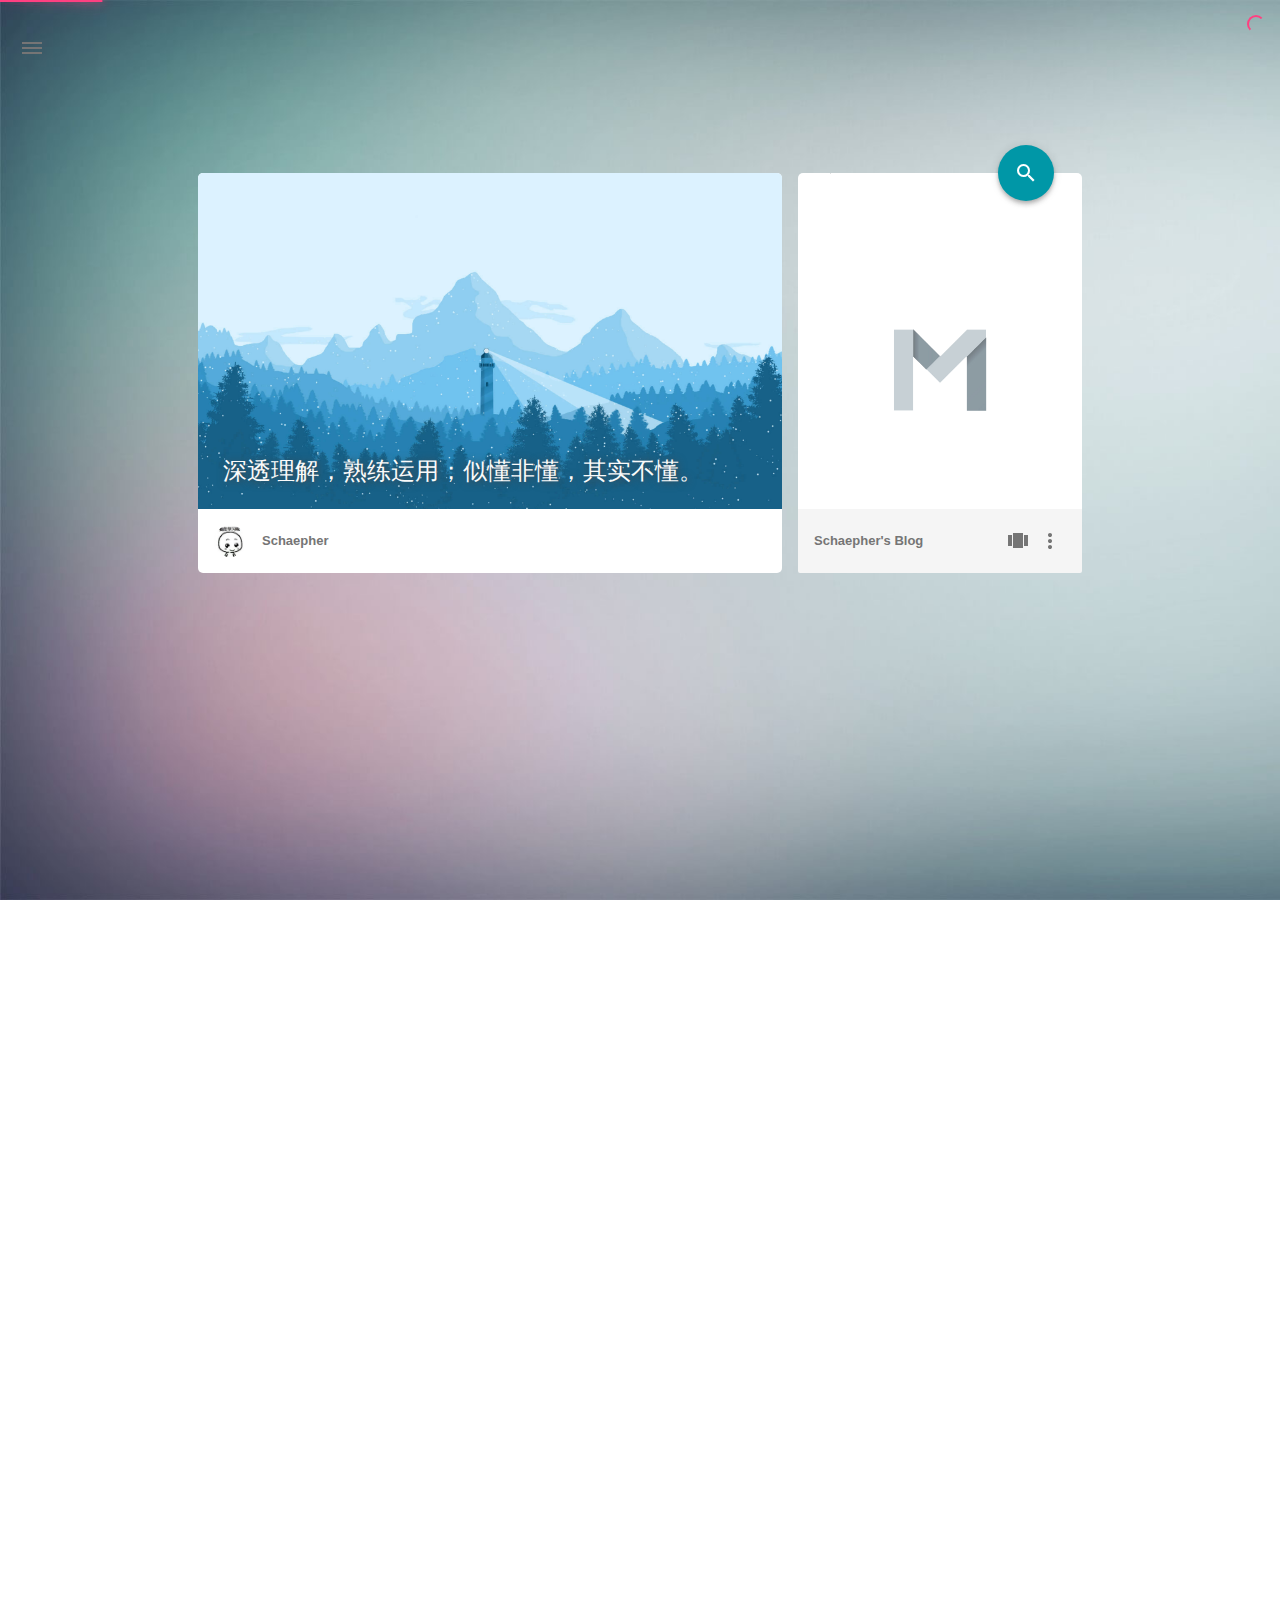
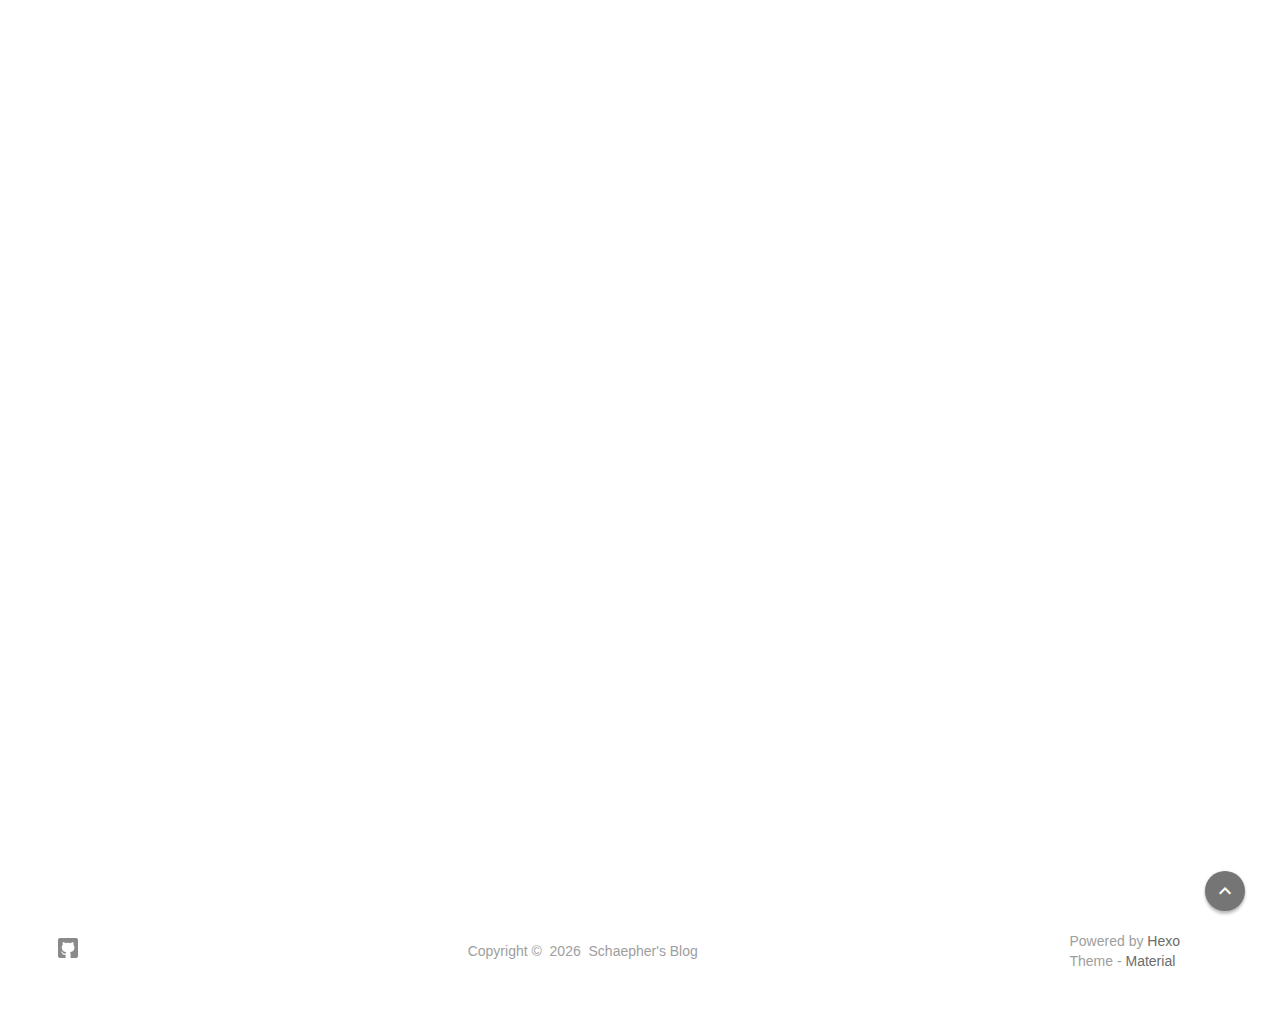
==== commit ae8dbfa2: "Site updated: 2017-01-19 21:19:06" ====
--- a/index.html
+++ b/index.html
@@ -339,7 +339,7 @@
     
 
         <!-- Post Title -->
-        <p class="article-headline-p"><a href="/2017/01/19/unit-testing/"></a></p>
+        <p class="article-headline-p"><a href="/2017/01/19/unit-testing/">单元测试</a></p>
     </div>
 
     <!-- Post Excerpt -->
@@ -394,7 +394,118 @@
     
 
         <!-- Post Title -->
-        <p class="article-headline-p"><a href="/2017/01/19/GitAndGithub/"></a></p>
+        <p class="article-headline-p"><a href="/2017/01/19/GitHubTeam/">Github团队合作流程</a></p>
+    </div>
+
+    <!-- Post Excerpt -->
+    <div class="mdl-color-text--grey-600 mdl-card__supporting-text post_entry-content">
+        
+            已在另一篇博客中写出关于以下问题的解决，
+        
+        &nbsp;&nbsp;&nbsp;
+        <span>
+            <a href="/2017/01/19/GitHubTeam/" target="_self">继续阅读</a>
+        </span>
+    </div>
+    <!-- Post_entry Info-->
+    <div id="post_entry-info">
+        <div id="post_entry-left-info" class="mdl-card__supporting-text meta mdl-color-text--grey-600 ">
+            <!-- Author Avatar -->
+            <div id="author-avatar">
+                <img src="/img/avatar.png" width="44px" height="44px" alt="Schaepher's avatar">
+            </div>
+            <div>
+                <strong>Schaepher</strong>
+                <span>1月 19, 2017</span>
+            </div>
+        </div>
+        <div id="post_entry-right-info">
+            <!-- Category -->
+            <span class="post_entry-category">
+                
+            </span>
+
+            
+
+            <!-- Post Views -->
+            <span class="post_entry-views">
+            </span>
+        </div>
+    </div>
+</div>
+
+        
+        
+    
+        
+            <!-- Paradox Thumbnail -->
+            <div class="post_entry-module mdl-card mdl-cell mdl-cell--12-col fade out">
+    <!-- Post Thumbnail -->
+    
+        
+            <!-- Random Thumbnail -->
+            <div class="post_thumbnail-random mdl-card__media mdl-color-text--grey-50">
+        
+    
+
+        <!-- Post Title -->
+        <p class="article-headline-p"><a href="/2017/01/19/GitImprove/">Git的其他用法</a></p>
+    </div>
+
+    <!-- Post Excerpt -->
+    <div class="mdl-color-text--grey-600 mdl-card__supporting-text post_entry-content">
+        
+            目录：
+
+        
+        &nbsp;&nbsp;&nbsp;
+        <span>
+            <a href="/2017/01/19/GitImprove/" target="_self">继续阅读</a>
+        </span>
+    </div>
+    <!-- Post_entry Info-->
+    <div id="post_entry-info">
+        <div id="post_entry-left-info" class="mdl-card__supporting-text meta mdl-color-text--grey-600 ">
+            <!-- Author Avatar -->
+            <div id="author-avatar">
+                <img src="/img/avatar.png" width="44px" height="44px" alt="Schaepher's avatar">
+            </div>
+            <div>
+                <strong>Schaepher</strong>
+                <span>1月 19, 2017</span>
+            </div>
+        </div>
+        <div id="post_entry-right-info">
+            <!-- Category -->
+            <span class="post_entry-category">
+                
+            </span>
+
+            
+
+            <!-- Post Views -->
+            <span class="post_entry-views">
+            </span>
+        </div>
+    </div>
+</div>
+
+        
+        
+    
+        
+            <!-- Paradox Thumbnail -->
+            <div class="post_entry-module mdl-card mdl-cell mdl-cell--12-col fade out">
+    <!-- Post Thumbnail -->
+    
+        
+            <!-- Random Thumbnail -->
+            <div class="post_thumbnail-random mdl-card__media mdl-color-text--grey-50">
+        
+    
+
+        <!-- Post Title -->
+        <p class="article-headline-p"><a href="/2017/01/19/GitAndGithub/">Git和Github简单教程</a></p>
     </div>
 
     <!-- Post Excerpt -->
@@ -536,7 +647,7 @@
         </a>
         <ul class="dropdown-menu">
             <li>
-            <a class="sidebar_archives-link" href="/archives/2017/01/">一月 2017<span class="sidebar_archives-count">2</span></a>
+            <a class="sidebar_archives-link" href="/archives/2017/01/">一月 2017<span class="sidebar_archives-count">4</span></a>
         </ul>
     </li>
 
@@ -554,7 +665,7 @@
     <li>
         <a href="/archives">
             文章总数
-            <span class="sidebar-badge">2</span>
+            <span class="sidebar-badge">4</span>
         </a>
     </li>
 </ul>
--- a/css/style.min.css
+++ b/css/style.min.css
@@ -1,22 +1,4 @@
-html{display:block}body{display:block;margin:0;padding:0;top:0;right:0;bottom:0;left:0;z-index:-1;-webkit-background-size:cover;-moz-background-size:cover;-o-background-size:cover;background-size:cover;background-attachment:fixed;content:''}.fa,.material-icons{-moz-osx-font-smoothing:grayscale}a{font-weight:300}.mdl-button{font-family:Roboto,"Helvetica Neue",Helvetica,"PingFang SC","Hiragino Sans GB","Microsoft YaHei","微软雅黑",Arial,sans-serif}.mdl-menu__item{font-weight:300}#local-search-result{position:absolute;background-color:#fff;border-radius:2px;box-shadow:0 2px 5px 0 rgba(0,0,0,0.16),0 2px 10px 0 rgba(0,0,0,0.12);z-index:6;max-width:100%}#local-search-result ul{list-style:none;padding:0}#local-search-result ul li{padding:10px 20px;border-top:1px solid #dadada}#local-search-result ul li:first-child{border-top:0}#local-search-result ul li p{margin:0;max-height:50px;overflow:hidden}#local-search-result .search-keyword{font-style:normal;font-weight:bold}#local-search-result ul li a{text-decoration:none}#local-search-result ul li .search-result{color:#333}.highlight tr{display:flex}#post-content .line{height:19px}#post-content.markdown-Plain blockquote{border-left:10px solid #f5f5f5;margin-left:0;padding-left:10px}#post-content.markdown-Plain figure{overflow:auto}#post-content.markdown-Plain .code{padding:0}#post-content.markdown-Plain .gutter{padding-right:10px}#post-content.markdown-Github figure{margin-right:0;margin-left:0}#post-content.markdown-Github,#post-content.markdown-Github p{font-size:15px;line-height:1.7;overflow:hidden}#post-content.markdown-Github>*:first-child{margin-top:0!important}#post-content.markdown-Github>*:last-child{margin-bottom:0!important}#post-content.markdown-Github a.absent{color:#c00}#post-content.markdown-Github a.anchor{display:block;padding-left:30px;margin-left:-30px;cursor:pointer;position:absolute;top:0;left:0;bottom:0}#post-content.markdown-Github h1,#post-content.markdown-Github h2,#post-content.markdown-Github h3,#post-content.markdown-Github h4,#post-content.markdown-Github h5,#post-content.markdown-Github h6{margin:1em 0 15px;padding:0;font-weight:bold;line-height:1.7;cursor:text;position:relative}#post-content.markdown-Github h1 .octicon-link,#post-content.markdown-Github h2 .octicon-link,#post-content.markdown-Github h3 .octicon-link,#post-content.markdown-Github h4 .octicon-link,#post-content.markdown-Github h5 .octicon-link,#post-content.markdown-Github h6 .octicon-link{display:none;color:#000}#post-content.markdown-Github h1:hover a.anchor,#post-content.markdown-Github h2:hover a.anchor,#post-content.markdown-Github h3:hover a.anchor,#post-content.markdown-Github h4:hover a.anchor,#post-content.markdown-Github h5:hover a.anchor,#post-content.markdown-Github h6:hover a.anchor{text-decoration:none;line-height:1;padding-left:0;margin-left:-22px;top:15%}#post-content.markdown-Github h1:hover a.anchor .octicon-link,#post-content.markdown-Github h2:hover a.anchor .octicon-link,#post-content.markdown-Github h3:hover a.anchor .octicon-link,#post-content.markdown-Github h4:hover a.anchor .octicon-link,#post-content.markdown-Github h5:hover a.anchor .octicon-link,#post-content.markdown-Github h6:hover a.anchor .octicon-link{display:inline-block}#post-content.markdown-Github h1 tt,#post-content.markdown-Github h1 code,#post-content.markdown-Github h2 tt,#post-content.markdown-Github h2 code,#post-content.markdown-Github h3 tt,#post-content.markdown-Github h3 code,#post-content.markdown-Github h4 tt,#post-content.markdown-Github h4 code,#post-content.markdown-Github h5 tt,#post-content.markdown-Github h5 code,#post-content.markdown-Github h6 tt,#post-content.markdown-Github h6 code{font-size:inherit}#post-content.markdown-Github h1{font-size:2.5em;border-bottom:1px solid #ddd}#post-content.markdown-Github h2{font-size:2em;border-bottom:1px solid #eee}#post-content.markdown-Github h3{font-size:1.5em}#post-content.markdown-Github h4{font-size:1.2em}#post-content.markdown-Github h5{font-size:1em}#post-content.markdown-Github h6{color:#777;font-size:1em}#post-content.markdown-Github p,#post-content.markdown-Github blockquote,#post-content.markdown-Github ul,#post-content.markdown-Github ol,#post-content.markdown-Github dl,#post-content.markdown-Github table{margin:15px 0}#post-content.markdown-Github hr{height:.25em;padding:0;margin:24px 0;background-color:#e7e7e7;border:0}#post-content.markdown-Github li p.first{display:inline-block}#post-content.markdown-Github ul,#post-content.markdown-Github ol{padding-left:30px;font-size:15px;line-height:1.7;overflow:hidden}#post-content.markdown-Github ul.no-list,#post-content.markdown-Github ol.no-list{list-style-type:none;padding:0}#post-content.markdown-Github ul ul,#post-content.markdown-Github ul ol,#post-content.markdown-Github ol ol,#post-content.markdown-Github ol ul{margin-top:0;margin-bottom:0}
-#post-content.markdown-Github dl{padding:0}#post-content.markdown-Github dl dt{font-size:14px;font-weight:bold;font-style:italic;padding:0;margin-top:15px}#post-content.markdown-Github dl dd{margin-bottom:15px;padding:0 15px}#post-content.markdown-Github blockquote{border-left:4px solid #DDD;padding:0 15px;color:#777;font-style:normal}#post-content.markdown-Github blockquote>:first-child{margin-top:0}#post-content.markdown-Github blockquote>:last-child{margin-bottom:0}#post-content.markdown-Github table{width:100%;overflow:auto;display:block;border-spacing:0;border-collapse:collapse}#post-content.markdown-Github table th{font-weight:bold}#post-content.markdown-Github table th,#post-content.markdown-Github table td{padding:6px 13px;border:1px solid #ddd}#post-content.markdown-Github table tr{background-color:#fff}#post-content.markdown-Github table tr:nth-child(2n){background-color:#f8f8f8}#post-content.markdown-Github img{max-width:100%;-moz-box-sizing:border-box;box-sizing:border-box}#post-content.markdown-Github span.frame{display:block;overflow:hidden}#post-content.markdown-Github span.frame>span{border:1px solid #ddd;display:block;float:left;overflow:hidden;margin:13px 0 0;padding:7px;width:auto}#post-content.markdown-Github span.frame span img{display:block;float:left}#post-content.markdown-Github span.frame span span{clear:both;color:#333;display:block;padding:5px 0 0}#post-content.markdown-Github span.align-center{display:block;overflow:hidden;clear:both}#post-content.markdown-Github span.align-center>span{display:block;overflow:hidden;margin:13px auto 0;text-align:center}#post-content.markdown-Github span.align-center span img{margin:0 auto;text-align:center}#post-content.markdown-Github span.align-right{display:block;overflow:hidden;clear:both}#post-content.markdown-Github span.align-right>span{display:block;overflow:hidden;margin:13px 0 0;text-align:right}#post-content.markdown-Github span.align-right span img{margin:0;text-align:right}#post-content.markdown-Github span.float-left{display:block;margin-right:13px;overflow:hidden;float:left}#post-content.markdown-Github span.float-left span{margin:13px 0 0}#post-content.markdown-Github span.float-right{display:block;margin-left:13px;overflow:hidden;float:right}#post-content.markdown-Github span.float-right>span{display:block;overflow:hidden;margin:13px auto 0;text-align:right}#post-content.markdown-Github code,#post-content.markdown-Github tt{margin:0 2px;padding:0 5px;background-color:rgba(0,0,0,0.04);border-radius:3px}#post-content.markdown-Github pre>code{margin:0;padding:0;white-space:pre;border:0;background:transparent}#post-content.markdown-Github .gutter,#post-content.markdown-Github .code{font-size:13px;line-height:19px;overflow:auto;padding:16px;border:0;display:block}#post-content.markdown-Github .code{border-top-right-radius:3px;border-bottom-right-radius:3px}#post-content.markdown-Github .gutter{border-top-left-radius:3px;border-bottom-left-radius:3px}#post-content.markdown-Github .gutter pre,#post-content.markdown-Github .code pre{margin:0;display:block}#post-content.markdown-Github pre code,#post-content.markdown-Github pre tt{margin:0;padding:0;background-color:transparent;border:0}#scheme-Paradox .index-top-block{margin-bottom:47.59px}@media screen and (max-width:480px){#scheme-Paradox .index-top-block{transition:1s;width:100%;margin:0;border-radius:0!important}#scheme-Paradox .material-layout .daily-pic{height:100%}#scheme-Paradox .material-layout .something-else{margin-bottom:30px}}@media screen and (min-width:481px) and (max-width:840px){#scheme-Paradox .index-top-block{min-height:200px!important;transition:1s;margin-bottom:47.59px}#scheme-Paradox .material-layout .daily-pic{width:calc(66.6666666667% - 16px)}#scheme-Paradox .material-layout .something-else{width:calc(33.3333333333% - 16px)}}#scheme-Paradox .index-top-block-slogan{font-size:24px;line-height:26px;font-weight:400;margin:0;text-shadow:1px 1px 8px #444}#scheme-Paradox .index-top-block-slogan a{text-decoration:none}@media screen and (max-width:480px){#scheme-Paradox .index-top-block-date{display:none}}#scheme-Paradox .material-layout .minilogo,#scheme-Paradox .social-btn{background-position:center;background-repeat:no-repeat}#scheme-Paradox .post_entry-module{margin-bottom:47.59px;margin-top:0}#scheme-Paradox .material-layout .material-post,#scheme-Paradox .material-layout .material-index{display:flex;margin:0 auto;padding:0;width:100%;max-width:900px;flex-shrink:0}#scheme-Paradox .material-layout .material-layout__content{position:relative;padding-top:64px;margin:0 auto;width:100%}@media screen and (max-width:480px){#scheme-Paradox .material-layout .material-layout__content{padding-top:0}}#scheme-Paradox .material-layout .mdl-card{display:flex;min-height:200px;flex-direction:column;align-items:stretch;border-radius:5px}@media screen and (max-width:480px){#scheme-Paradox .material-post .mdl-card{border-radius:0}}#scheme-Paradox .material-layout .mdl-card__title{padding:1pc;flex-grow:1}
-#scheme-Paradox .material-layout .mdl-card__media{display:flex;box-sizing:border-box;padding:24.72px;background-size:cover;cursor:pointer;flex-grow:1;flex-direction:row;align-items:flex-end}#scheme-Paradox .material-layout .mdl-card__media a,#scheme-Paradox .material-layout .mdl-card__title a{color:inherit}#scheme-Paradox .material-layout .mdl-card__supporting-text{display:inline;padding:20px 0 1pc;width:100%;min-height:4pc;align-items:center}#scheme-Paradox .material-layout .mdl-card__supporting-text strong{font-weight:700}#scheme-Paradox .material-layout .mdl-card__media~.mdl-card__supporting-text{min-height:4pc}@media screen and (max-width:480px){#scheme-Paradox .material-layout .mdl-card__supporting-text{padding-top:12px;padding-bottom:0}#scheme-Paradox .daily-pic .mdl-card__media~.mdl-card__supporting-text{display:none}}#scheme-Paradox .material-layout .mdl-card__supporting-text:not(:last-child){box-sizing:border-box;min-height:76px}#scheme-Paradox .material-layout .post_entry-module .mdl-card__media~.mdl-card__supporting-text{padding:1pc;padding-top:29.03px}@media screen and (max-width:480px){#scheme-Paradox .material-layout .mdl-card__supporting-text:not(:last-child){min-height:70px}#scheme-Paradox .material-layout .post_entry-module .mdl-card__media~.mdl-card__supporting-text{padding:2pc 1pc}}#scheme-Paradox .material-layout .mdl-card__actions:first-child{margin-left:0}#scheme-Paradox .material-layout .meta{display:flex;box-sizing:border-box;padding:1pc;height:auto;flex-direction:row;align-items:center;justify-content:flex-start}#scheme-Paradox .material-layout .meta>.meta__favorites{margin:0 8px;font-weight:500;font-size:13px;flex-direction:row}#scheme-Paradox .material-layout .meta>.meta__favorites .material-icons{margin-left:9pt;font-size:2em;cursor:pointer}#scheme-Paradox .material-layout .mdl-card .meta.meta--fill{justify-content:space-between}#scheme-Paradox .material-layout .meta>:first-child{margin-right:1pc}#scheme-Paradox .material-layout .meta>*{display:flex;flex-direction:column}#scheme-Paradox .material-layout .something-else>button{position:absolute;top:0;right:28px;transform:translate(0,-28px)}#scheme-Paradox .material-layout .something-else .something-else-logo{display:flex;flex-direction:column;justify-content:center;align-items:center;border-top-right-radius:2px;border-top-left-radius:2px;font-size:13px;flex-grow:1;box-sizing:border-box;padding:24px;background-size:cover}@media screen and (max-width:480px){#scheme-Paradox .material-layout .something-else .something-else-logo{padding:0}}#scheme-Paradox .material-layout .something-else .something-else-logo img{margin-bottom:10px;width:10pc;height:10pc}#scheme-Paradox .material-layout .something-else .mdl-card__supporting-text{border-bottom-right-radius:2px;border-bottom-left-radius:2px;background-color:#f5f5f5}#scheme-Paradox .material-layout .material-post>.material-nav,#scheme-Paradox .material-layout .material-index>.material-nav{display:flex;margin:10px 15px;color:#fff;font-weight:500;flex-direction:row;justify-content:space-between;align-items:center}#scheme-Paradox .material-layout .material-post>.material-nav>.material-nav__button,#scheme-Paradox .material-layout .material-index>.material-nav>.material-nav__button{color:#fff;text-decoration:none}#scheme-Paradox .material-layout .material-post>.material-nav .mdl-button,#scheme-Paradox .material-layout .material-index>.material-nav .mdl-button{background-color:#fff;color:rgba(0,0,0,.54)}#scheme-Paradox .material-layout .material-post>.material-nav>.material-nav__button:first-child .mdl-button,#scheme-Paradox .material-layout .material-index>.material-nav>.material-nav__button:first-child .mdl-butto{margin-right:1pc}#scheme-Paradox .material-layout .material-post>.material-nav>.material-nav__button:last-child .mdl-button,#scheme-Paradox .material-layout .material-index>.material-nav>.material-nav__button:last-child .mdl-button{margin-left:1pc}#scheme-Paradox .page-number{display:none}#scheme-Paradox .material-nav .page-number.current{display:block;color:#666;text-align:center;margin:0 auto}#scheme-Paradox .material-layout .mdl-card>a{color:inherit;text-decoration:none;font-weight:inherit}#scheme-Paradox .material-layout .mdl-card h3{margin:0}#scheme-Paradox .material-layout .mdl-card h1 a,#scheme-Paradox .material-layout .mdl-card h2 a,#scheme-Paradox .material-layout .mdl-card h3 a,#scheme-Paradox .material-layout .mdl-card h4 a,#scheme-Paradox .material-layout .mdl-card h5 a,#scheme-Paradox .material-layout .mdl-card h6 a{text-decoration:none}#scheme-Paradox .material-layout .mdl-card h3.quote:after,#scheme-Paradox .material-layout .mdl-card h3.quote:before{display:block;margin-top:.5em;font-size:3em}#scheme-Paradox .material-layout .mdl-card h3.quote:before{content:'“'}#scheme-Paradox .material-layout .mdl-card h3.quote:after{content:'”'}#scheme-Paradox .material-post_container .custom-header{background-color:transparent}
-#scheme-Paradox .material-post_container .material-post>.mdl-card .mdl-card__media,#scheme-Paradox .material-post_container .material-index>.mdl-card .mdl-card__media{height:280px}#scheme-Paradox .material-post_container .meta+.mdl-card__supporting-text{display:block;border:0;flex-direction:column}#scheme-Paradox .material-post_container .comments{background-color:#eee;display:flex;box-sizing:border-box;padding:2pc;flex-direction:column;justify-content:flex-start;align-items:stretch;position:relative}#scheme-Paradox .material-post_container .comments>form{display:flex;margin-bottom:1pc;flex-diretion:row}#scheme-Paradox .material-post_container .comments>form .mdl-textfield{margin-right:1pc;color:#616161;flex-grow:1}#scheme-Paradox .material-post_container .comments>form .mdl-textfield input,#scheme-Paradox .material-post_container .comments>form .mdl-textfield textarea{resize:none}#scheme-Paradox .material-post_container .comments>form button{margin-top:20px;background-color:rgba(0,0,0,.24);color:#fff}#scheme-Paradox .material-post_container .comments .comment{flex-direction:column;align-items:stretch}#scheme-Paradox .material-post_container .comments .comment>.comment__header{display:flex;margin-bottom:1pc;flex-direction:row;align-items:center}#scheme-Paradox .material-post_container .comments .comment>.comment__header>.comment__author{display:flex;flex-grow:1;flex-direction:column}#scheme-Paradox .material-post_container .comments .comment>.comment__text{line-height:1.5em}#scheme-Paradox .material-post_container .comments .comment>.comment__actions{display:flex;font-size:.8em;flex-direction:row;justify-content:flex-start;align-items:center;padding-left:64px}#scheme-Paradox .material-post_container .comments .comment>.comment__actions button{margin-right:1pc;color:rgba(0,0,0,.24)}#scheme-Paradox .material-post_container .comments .comment>.comment__answers{padding-top:2pc;padding-left:3pc}#scheme-Paradox #post-toc-trigger-btn{position:fixed;top:5pc;left:1pc;z-index:8;color:#fff;border-radius:50%}@media screen and (max-width:480px){#scheme-Paradox #post-toc-trigger-btn{display:none}}#scheme-Paradox .material-layout .section-spacer{flex-grow:1}#scheme-Paradox .material-layout .something-else{z-index:7;overflow:visible}#scheme-Paradox .material-layout .amazing .mdl-card__title{background-color:#263238}#scheme-Paradox .material-layout .minilogo{width:44px;height:44px;border-radius:22px;background-color:#f5f5f5;background-image:url(../img/avatar.png);background-size:50%}#scheme-Paradox .mdl-grid{display:flex!important}#scheme-Paradox .social-btn{margin:0 1pc;width:24px;height:24px;border-radius:2px;background-color:transparent;background-size:contain;opacity:.46;cursor:pointer}#scheme-Paradox .social-btn__share{background:0;color:rgba(0,0,0,.54)}#scheme-Paradox .mdl-mini-footer{box-sizing:border-box;margin-top:5pc;padding:40px;height:120px;background-color:#fff;align-items:center}@media screen and (max-width:840px){#scheme-Paradox .material-layout .mdl-mini-footer{padding:30px 0 20px;height:200px}}#scheme-Paradox .post_entry-content img{width:98%}#scheme-Paradox #post-content{max-width:90%;margin:1pc auto;padding-top:0}#scheme-Paradox #post-content img{max-width:100%}#scheme-Paradox .page-navigator{display:inline-block;margin:20px 0;padding-left:0;border-radius:4px}#scheme-Paradox .page-navigator li.current{background:#323c3f;color:#fff}#scheme-Paradox .page-navigator>li{display:inline}#scheme-Paradox .page-navigator>li:first-child>a,#scheme-Paradox .page-navigator>li:first-child>span{margin-left:0}#scheme-Paradox .page-navigator>.current>a,#scheme-Paradox .page-navigator>.current>a:focus,#scheme-Paradox .page-navigator>.current>a:hover,#scheme-Paradox .page-navigator>.current>span,#scheme-Paradox .page-navigator>.current>span:focus,#scheme-Paradox .page-navigator>.current>span:hover{z-index:2;color:#fff;cursor:default}#scheme-Paradox .page-navigator>li>a,#scheme-Paradox .page-navigator>li>span{height:32px;width:32px;line-height:32px;color:#ff4081;position:relative;float:left;margin-right:5px;margin-left:5px;text-decoration:none;text-align:center}#scheme-Paradox .footer-develop-a{color:#9e9e9e;text-decoration:none;font-weight:400}#scheme-Paradox .footer-develop-a:hover{color:#0097a7;text-decoration:underline!important}#scheme-Paradox #post_entry-info{border-top:1px solid rgba(0,0,0,.1)}#scheme-Paradox #post_entry-left-info{float:left;width:50%}#scheme-Paradox #post_entry-right-info{float:right;font-size:13px;font-weight:400;padding:1pc;margin-top:20px;margin-right:20px}@media screen and (max-width:480px){#scheme-Paradox #post_entry-left-info{padding:1pc 4%}#scheme-Paradox #post_entry-right-info{margin-top:0;margin-right:0;width:50%;padding:1pc 2%;text-align:right;top:21px}}#scheme-Paradox #post_entry-right-info a{text-decoration:none;font-weight:400}#scheme-Paradox #copyright{margin-left:auto;margin-right:auto;text-align:center}@media screen and (min-width:481px) and (max-width:840px){#scheme-Paradox #copyright{padding:20px 0}
-}#scheme-Paradox .article-headline-p a{font-weight:400}#scheme-Paradox .article-headline-p a,#scheme-Paradox .article-headline-p-nopic a,#scheme-Paradox .article-headline-p-top a,#scheme-Paradox .material-nav a,#scheme-Paradox .index_share-link,#scheme-Paradox .post_share-link,#scheme-Paradox .post_tag-link,#scheme-Paradox .index_category-link,#scheme-Paradox .sidebar .sidebar-brand,#scheme-Paradox .sidebar-footer-text-a{text-decoration:none}#scheme-Paradox .post_tag-link,#scheme-Paradox .index_category-link{padding:15px}#scheme-Paradox .mdl-mini-footer--right-section{margin-right:60px}@media screen and (max-width:480px){#scheme-Paradox .mdl-mini-footer--right-section{margin-right:0}}#scheme-Paradox .mdl-mini-footer--right-section a{color:#6b6b6b}#scheme-Paradox #author-avatar,#scheme-Paradox #comment__avatar{margin-right:1pc;border-radius:50%;overflow:hidden}#scheme-Paradox .mdl-mini-footer--social-btn{outline-style:none}#scheme-Paradox .material-nav{font-weight:300!important}#scheme-Paradox .material-nav a{font-weight:400}#scheme-Paradox .login-form-group{width:33%;float:left;color:#8a8a8a}#scheme-Paradox .login-input-info{font-size:14px!important}#scheme-Paradox .comment__text{font-weight:400!important;font-size:13px!important;padding-left:64px}#scheme-Paradox .comment__text p{margin-bottom:6px}#scheme-Paradox .comments__closed{color:#8a8a8a!important}#scheme-Paradox .comment-list{padding-left:0}#scheme-Paradox .comment__author{font-size:13px;font-weight:400!important}#scheme-Paradox #comment__avatar{float:left}#scheme-Paradox #comment-input-div{width:94%;line-height:15px}#scheme-Paradox #comment{color:#616161;font-size:14px;resize:inherit}#scheme-Paradox #comment-button{margin-left:10px;margin-top:-20px;background-color:rgba(0,0,0,.24);color:#FFF}#scheme-Paradox #article-functions-like-button{overflow:visible}#scheme-Paradox #article-functions-like-button:hover{color:red}@media screen and (max-width:480px){#scheme-Paradox .page-module .mdl-card,#scheme-Paradox .material-post_container .mdl-card{margin:0;width:100%}}#scheme-Paradox .post-likes-num{font-size:13px;position:relative;top:8px;left:-20px}@media screen and (max-width:850px){#scheme-Paradox #comment-input-div{width:93%}}@media screen and (max-width:742px){#scheme-Paradox #comment-input-div{width:92%}}@media screen and (max-width:660px){#comment-input-div{width:90%}}@media screen and (max-width:550px){#scheme-Paradox #comment-input-div{width:80%}}@media screen and (max-width:480px){#scheme-Paradox .footer-develop-div{float:left;width:100%;margin-right:10px}}@media screen and (max-width:840px){.mdl-mini-footer--right-section{margin-left:auto;margin-right:auto;text-align:center;width:100%}}#scheme-Paradox .article-headline-p{font-size:34px;line-height:40px;font-weight:400;margin:0;text-shadow:1px 1px 8px #444}@media screen and (max-width:840px){#scheme-Paradox .article-headline-p{font-size:22px}}#scheme-Paradox .article-headline-p-top{padding:10px 0;font-size:26px;line-height:26px;font-weight:400;margin:0}#scheme-Paradox .article-headline-p-nopic{font-size:34px;line-height:40px;font-weight:400;margin:0}#scheme-Paradox .more{margin-left:1pc}#scheme-Paradox #top{width:0;height:0;position:absolute;top:0}#scheme-Paradox #search-label{right:28px;bottom:39px;z-index:7}#scheme-Paradox #search-form{bottom:46px}#scheme-Paradox #search-form-label{left:1px}#scheme-Paradox #search-form-label:after{background-color:#ff4081;width:100%}#scheme-Paradox .mdl-badge[data-badge]:after{width:20px;height:20px;font-weight:400}#scheme-Paradox .mdl-button .mdl-badge[data-badge]:after{top:-12px;right:-10px}@media screen and (max-width:480px){#scheme-Paradox #search-form{margin-left:0}}@media screen and (max-width:840px){#scheme-Paradox .mdl-mini-footer--left-section{width:100%;text-align:center}}#scheme-Isolation .mdl-grid{padding:0}#scheme-Isolation .mdl-cell{margin:0}#scheme-Isolation .material-layout{width:100%;margin-right:auto;margin-left:auto;max-width:339px;padding-right:8px;padding-left:8px}@media screen and (min-width:386px){#scheme-Isolation .material-layout{max-width:548px;padding-right:24px;padding-left:24px}}@media screen and (min-width:579px){#scheme-Isolation .material-layout{max-width:722px;padding-right:32px;padding-left:32px}}@media screen and (min-width:769px){#scheme-Isolation .material-layout{max-width:894px;padding-right:48px;padding-left:48px}}@media screen and (min-width:1183px){#scheme-Isolation .material-layout{max-width:1328px;padding-right:80px;padding-left:80px}}#scheme-Isolation #main{float:left;width:100%;padding-top:12px;padding-bottom:24px}@media screen and (min-width:579px){#scheme-Isolation #main{padding-top:16px;padding-bottom:32px}}@media screen and (min-width:769px){#scheme-Isolation #main{padding-top:24px;padding-bottom:48px}}@media screen and (min-width:1183px){#scheme-Isolation #main{padding-top:80px;padding-bottom:80px;padding-left:368px}}#scheme-Isolation .post_entry-module{margin-bottom:24px;width:100%;border-radius:5px;box-shadow:0 1px 1px 0 rgba(0,0,0,.1);-webkit-box-shadow:0 1px 1px 0 rgba(0,0,0,.1)}
-@media screen and (min-width:386px){#scheme-Isolation .post_entry-module{margin-bottom:28px}}@media screen and (min-width:579px){#scheme-Isolation .post_entry-module{margin-bottom:36px}}@media screen and (min-width:769px){#scheme-Isolation .post_entry-module{margin-bottom:52px}}@media screen and (min-width:1183px){#scheme-Isolation .post_entry-module{margin-bottom:82px}}#scheme-Isolation .post_thumbnail-custom img{width:100%;vertical-align:middle;height:auto}#scheme-Isolation .post_entry-header_info.with-thumbnail,#scheme-Isolation .post-header_info.with-thumbnail{position:absolute;padding:40px;width:100%;cursor:default;color:#ebebeb}#scheme-Isolation .post_entry-header_info.without-thumbnail,#scheme-Isolation .post-header_info.without-thumbnail{padding:40px;padding-bottom:0;width:100%;cursor:default}#scheme-Isolation .post_entry-header_info .avatar-img,#scheme-Isolation .post-header_info .avatar-img{width:34px;height:34px;margin-right:8px;border:1px solid #d6d6d6;border-radius:50%}#scheme-Isolation .post_entry-header_info .name-span,#scheme-Isolation .post-header_info .name-span{letter-spacing:2px;line-height:16px;font-size:13px;font-weight:300;text-transform:uppercase}#scheme-Isolation .post_entry-content{width:100%}@media screen and (min-width:579px){#scheme-Isolation .post_entry-content{padding:32px}}@media screen and (min-width:769px){#scheme-Isolation .post_entry-content{padding:48px}}@media screen and (min-width:1183px){#scheme-Isolation .post_entry-content{padding:40px}}#scheme-Isolation .post_entry-title,#scheme-Isolation p.post-title{font-size:24px;line-height:40px;margin-top:-7px;margin-bottom:9px}@media screen and (min-width:579px){#scheme-Isolation .post_entry-title,#scheme-Isolation p.post-title{font-size:28px;line-height:48px;margin-top:-8px;margin-bottom:24px}}@media screen and (min-width:769px){#scheme-Isolation .post_entry-title,#scheme-Isolation p.post-title{margin-bottom:40px}}@media screen and (min-width:1183px){#scheme-Isolation .post_entry-title,#scheme-Isolation p.post-title{font-size:32px;line-height:56px;margin-top:-10px;margin-bottom:30px}}#scheme-Isolation .post_entry-excerpt{margin-top:0;margin-bottom:16px;font-size:16px;line-height:24px;font-weight:300}@media screen and (min-width:579px){#scheme-Isolation .post_entry-excerpt{margin-bottom:24px}}#scheme-Isolation .post_entry-title a{text-decoration:none;color:#333}#scheme-Isolation .post_entry-tags-list{padding:0;margin:0}#scheme-Isolation .post_entry-tags-list-item{list-style:none;float:left;font-size:11px;border:1px solid #c2c2c2;letter-spacing:1px;border-radius:3px;padding-right:6px;padding-left:8px;margin-top:8px;margin-right:8px;text-align:center;-webkit-appearance:none}#scheme-Isolation .post_entry-tags-list-item a{text-decoration:none;color:#adadad}@media screen and (min-width:386px){#scheme-Isolation .post_entry-tags-list{margin-top:0}}@media screen and (min-width:769px){#scheme-Isolation .post_entry-tags-list{margin-top:16px}}@media screen and (min-width:1183px){#scheme-Isolation .post_entry-tags-list{margin-top:8px}}#scheme-Isolation .post_entry-footer{width:100%}#scheme-Isolation .post_entry-footer-info{width:100%}@media screen and (min-width:386px){#scheme-Isolation .post_entry-footer{padding:24px;padding-top:0}}@media screen and (min-width:579px){#scheme-Isolation .post_entry-footer{padding:32px;padding-top:0}}@media screen and (min-width:769px){#scheme-Isolation .post_entry-footer{padding:48px;padding-top:0}}@media screen and (min-width:1183px){#scheme-Isolation .post_entry-footer{padding:40px;padding-top:0}}#scheme-Isolation .post_entry-footer-border{width:100%;border-top:1px solid #ebebeb}@media screen and (min-width:386px){#scheme-Isolation .post_entry-footer-border{height:24px}}@media screen and (min-width:579px){#scheme-Isolation .post_entry-footer-border{height:32px}}@media screen and (min-width:769px){#scheme-Isolation .post_entry-footer-border{height:48px}}@media screen and (min-width:1183px){#scheme-Isolation .post_entry-footer-border{height:40px}}#scheme-Isolation .post_entry-footer-info{color:#c2c2c2;font-size:14px}#scheme-Isolation .post_entry-footer-date{float:left}#scheme-Isolation .post_entry-footer-comment{float:right}#scheme-Isolation .header{position:fixed;z-index:1;padding-top:24px;padding-bottom:12px;text-align:center}@media screen and (max-width:1183px){#scheme-Isolation .header{position:relative}}#scheme-Isolation .header a{text-decoration:none}@media screen and (min-width:579px){#scheme-Isolation .header{padding-top:32px;padding-bottom:16px}}@media screen and (min-width:769px){#scheme-Isolation .header{padding:48px 48px 24px}}@media screen and (min-width:1183px){#scheme-Isolation .header{width:328px;margin-right:-328px;text-align:left;padding:114px 40px 40px 0}}#scheme-Isolation .header-copyright{color:#a5b1b6;display:none}@media screen and (min-width:1183px){#scheme-Isolation .header-copyright{display:block;position:absolute;font-size:12px;letter-spacing:1px;line-height:20px;margin:0;bottom:-50px}
-}#scheme-Isolation .header-item{float:left;clear:both;margin-right:auto;margin-left:auto;width:auto}@media screen and (max-width:1183px){#scheme-Isolation .header-item{position:relative;left:50%;transform:translateX(-50%)}}#scheme-Isolation .header-title{border-bottom:1px solid #c7ced1;font-size:24px;line-height:36px;padding-bottom:16px;margin-bottom:16px}@media screen and (min-width:579px){#scheme-Isolation .header-title{font-size:24px;line-height:40px;padding-bottom:24px;margin-bottom:24px}}@media screen and (min-width:1183px){}#scheme-Isolation .header-title a{color:#252b2d}#scheme-Isolation .mdl-mini-footer{padding:0}#scheme-Isolation .header-slogan{color:#5c6a70;margin-bottom:16px}@media screen and (min-width:579px){#scheme-Isolation .header-slogan{margin-bottom:24px}}#scheme-Isolation .header-nav{margin-bottom:16px}@media screen and (min-width:579px){#scheme-Isolation .header-nav{margin-bottom:24px}}@media screen and (max-width:1183px){#scheme-Isolation .header-nav{padding-top:24px;border-top:1px solid #c7ced1}#scheme-Isolation .header-nav span{margin-right:8px;margin-left:8px}#scheme-Isolation .header-nav span:first-child{margin-left:0}#scheme-Isolation .header-nav span:last-child{margin-right:0}}#scheme-Isolation .header-nav span{float:left;width:auto;line-height:24px;text-transform:uppercase;letter-spacing:1px}@media screen and (min-width:1183px){#scheme-Isolation .header-nav span{clear:both}}@media screen and (min-width:1183px){#scheme-Isolation .header-nav-item:first-child{padding-top:24px;border-top:1px solid #c7ced1}}#scheme-Isolation .header-sns_list{margin-top:24px}@media screen and (max-width:1183px){#scheme-Isolation .header-sns_list{margin-top:0;padding-top:24px;border-top:1px solid #c7ced1;margin-bottom:16px}}#scheme-Isolation .header-sns_list a{padding:0 8px;margin:0 8px}#scheme-Isolation .header-sns_list a:first-child{padding-left:0;margin-left:0}@media screen and (min-width:1183px){#scheme-Isolation .header-sns_list a:first-child{padding-left:0;margin-left:0;padding-top:24px;border-top:1px solid #c7ced1}}#scheme-Isolation .material-layout .material-index>.material-nav,#scheme-Isolation .material-layout .material-post>.material-nav{display:flex;margin:10px 15px;color:#fff;font-weight:500;flex-direction:row;justify-content:space-between;align-items:center}#scheme-Isolation .page-number{display:none}#scheme-Isolation .material-nav .page-number.current{display:block;color:#666;text-align:center;margin:0 auto}#scheme-Isolation .material-layout .material-index>.material-nav .mdl-button,#scheme-Isolation .material-layout .material-post>.material-nav .mdl-button{background-color:#fff;color:rgba(0,0,0,.54)}#scheme-Isolation #post-content{width:100%}@media screen and (min-width:386px){#scheme-Isolation #post-content{padding:24px}}@media screen and (min-width:579px){#scheme-Isolation #post-content{padding:32px}}@media screen and (min-width:769px){#scheme-Isolation #post-content{padding:48px}}@media screen and (min-width:1183px){#scheme-Isolation #post-content{padding:40px}}#scheme-Isolation .material-post .mdl-card{width:100%;border-radius:5px}#scheme-Isolation .material-nav a{text-decoration:none}#scheme-Isolation .post-content_wrapper{width:100%;margin:0 auto;max-width:275px}@media screen and (min-width:386px){#scheme-Isolation .post-content_wrapper{max-width:436px}}@media screen and (min-width:579px){#scheme-Isolation .post-content_wrapper{max-width:530px}}@media screen and (min-width:769px){#scheme-Isolation .post-content_wrapper{max-width:606px}}@media screen and (min-width:1183px){#scheme-Isolation .post-content_wrapper{max-width:640px}}.st-ui-search-input,.st-default-search-input{border:0!important;padding-top:0!important;background:none!important}.md{line-height:inherit;vertical-align:bottom}.headline,.subhead{font-weight:300;line-height:1.1;color:#212121;text-transform:inherit;letter-spacing:inherit}.sidebar .sidebar-toggle:after,.sidebar:after{clear:both}*,:after,:before{-webkit-box-sizing:border-box;-moz-box-sizing:border-box;box-sizing:border-box}.sidebar-material-icons{margin-right:2pc;width:24px;height:24px;top:15%;position:relative}.sidebar-indent-left1pc-element{margin-left:1pc}.sidebar-overlay{visibility:hidden;position:fixed;top:0;left:0;right:0;bottom:0;opacity:0;background:#000;z-index:9;-webkit-transition:visibility 0 linear .4s,opacity .4s cubic-bezier(.4,0,.2,1);-moz-transition:visibility 0 linear .4s,opacity .4s cubic-bezier(.4,0,.2,1);transition:visibility 0 linear .4s,opacity .4s cubic-bezier(.4,0,.2,1);-webkit-transform:translateZ(0);-moz-transform:translateZ(0);-ms-transform:translateZ(0);-o-transform:translateZ(0);transform:translateZ(0)}.sidebar-overlay.active{opacity:.5;visibility:visible;-webkit-transition-delay:0;-moz-transition-delay:0;transition-delay:0}.top-bar{height:25px}.headline{font-size:24px}.subhead{font-size:16px}.caret{display:inline-block;width:0;height:0;margin-left:2px;vertical-align:middle;border-top:4px solid;border-right:4px solid transparent;border-left:4px solid transparent}
-.dropdown-menu{display:none}.sidebar{vertical-align:top;position:relative;display:block;min-height:100%;overflow-y:auto;overflow-x:hidden;border:0;-webkit-transition:all .5s cubic-bezier(.55,0,.1,1);-o-transition:all .5s cubic-bezier(.55,0,.1,1);transition:all .5s cubic-bezier(.55,0,.1,1)}.sidebar .sidebar-toggle:after,.sidebar .sidebar-toggle:before,.sidebar:after,.sidebar:before{content:" ";display:table}#sidebar{z-index:10}#sidebar-first-li a{margin-top:8px}.sidebar-footer-text-div{text-align:left;text-transform:none}.sidebar::-webkit-scrollbar-track{border-radius:2px}.sidebar::-webkit-scrollbar{width:5px;background-color:#f7f7f7}.sidebar::-webkit-scrollbar-thumb{border-radius:10px;-webkit-box-shadow:inset 0 0 6px rgba(0,0,0,.3);background-color:#bfbfbf}.sidebar .sidebar-header{height:158.13px;-webkit-transition:all .2s ease-in-out;transition:all .2s ease-in-out}.sidebar .sidebar-header,.sidebar .sidebar-toggle{position:relative;-o-transition:all .2s ease-in-out}.sidebar .sidebar-header.header-cover{background-repeat:no-repeat;background-position:center center;-webkit-background-size:cover;-moz-background-size:cover;-o-background-size:cover;background-size:100%}.sidebar .sidebar-header:hover .sidebar-toggle{opacity:1}.sidebar .sidebar-toggle{float:right;margin:16px;padding:0;background-image:none;border:0;height:40px;width:40px;font-size:20px;opacity:.7;-webkit-transition:all .2s ease-in-out;transition:all .2s ease-in-out}.sidebar .icon-material-sidebar-arrow:before{content:"\e610"}.sidebar .sidebar-image img{width:54px;height:54px;margin:16px;border-radius:50%;background-color:rgba(255,255,255,.2);-webkit-transition:all .2s ease-in-out;-o-transition:all .2s ease-in-out;transition:all .2s ease-in-out}.sidebar .sidebar-brand{position:absolute;bottom:0;left:0;right:0;display:block;height:48px;line-height:48px;padding:0 56px 0 16px;clear:both;overflow:hidden;-o-text-overflow:ellipsis;text-overflow:ellipsis;white-space:nowrap;-webkit-transition:all .2s ease-in-out;-o-transition:all .2s ease-in-out;transition:all .2s ease-in-out}.sidebar .sidebar-brand:focus,.sidebar .sidebar-brand:hover{-webkit-box-shadow:none;box-shadow:none;outline:0;text-decoration:none}.sidebar .sidebar-brand .caret{position:absolute;right:24px;top:24px}.sidebar .sidebar-brand .sidebar-badge,.sidebar .hot_tags-count .sidebar .sidebar_archives-count{position:absolute;right:16px;top:12px}.sidebar .sidebar-badge,.sidebar .hot_tags-count,.sidebar .sidebar_archives-count{display:inline-block;min-width:24px;height:24px;line-height:24px;padding:0 3px;font-size:10px;text-align:center;white-space:nowrap;vertical-align:baseline}.sidebar .sidebar-badge.badge-circle{border-radius:50%}.sidebar .sidebar-divider,.sidebar .sidebar-nav .divider{position:relative;display:block;height:1px;margin:8px 0;padding:0;overflow:hidden}.sidebar .sidebar-text{display:block;padding:0 56px 0 16px;transition:all .2s ease-in-out}.sidebar .sidebar-nav li a,.sidebar .sidebar-text{overflow:hidden;font-weight:400;white-space:nowrap;height:48px;line-height:48px;text-decoration:none;clear:both;-o-text-overflow:ellipsis;text-overflow:ellipsis;-webkit-transition:all .2s ease-in-out;-o-transition:all .2s ease-in-out}.sidebar .sidebar-text:focus,.sidebar .sidebar-text:hover{-webkit-box-shadow:none;box-shadow:none;outline:0}.sidebar .sidebar-text .caret{position:absolute;right:24px;top:24px}.sidebar .sidebar-text .sidebar-badge,.sidebar .hot_tags-count,.sidebar .sidebar_archives-count{position:absolute;right:16px;top:12px}.sidebar .sidebar-icon{display:inline-block;margin-right:16px;min-width:40px;width:40px;text-align:left;font-size:20px}.sidebar .sidebar-icon:after,.sidebar .sidebar-icon:before{vertical-align:middle}.sidebar .sidebar-nav{margin:0;padding:0}.sidebar .sidebar-nav li{position:relative;list-style-type:none}.sidebar .sidebar-nav li a{position:relative;cursor:pointer;user-select:none;display:block;padding:0 56px 0 16px;transition:all .2s ease-in-out}.sidebar .sidebar-nav li a:focus,.sidebar .sidebar-nav li a:hover{-webkit-box-shadow:none;box-shadow:none;outline:0}.sidebar .sidebar-nav li a .caret{position:absolute;right:24px;top:24px}.sidebar .sidebar-nav li a .sidebar-badge,.hot_tags-count,.sidebar_archives-count{position:absolute;right:16px;top:12px}.sidebar .sidebar-nav li a:hover{background:0}.sidebar .sidebar-nav .dropdown-menu{position:relative;width:100%;margin:0;padding:0;border:0;border-radius:0;-webkit-box-shadow:none;box-shadow:none}.sidebar-colored{background-color:#fff}.sidebar-colored .sidebar-header{background-color:#e91e63}.sidebar-colored .sidebar-toggle{color:#f5f5f5;background-color:transparent}.sidebar-colored .sidebar-brand{color:#fff;background-color:transparent}.sidebar-colored .sidebar-brand:focus,.sidebar-colored .sidebar-brand:hover{color:#fff;background-color:rgba(0,0,0,.1)}.sidebar-colored .sidebar-badge,.hot_tags-count,.sidebar_archives-count{color:#fff;background-color:#ec407a;text-shadow:1px 1px 3px #444}
-.sidebar-colored .sidebar-divider,.sidebar-colored .sidebar-nav .divider{background-color:#bdbdbd}.sidebar-colored .sidebar-text{color:#212121}.sidebar-colored .sidebar-nav li>a{color:#212121;background-color:transparent}.sidebar-colored .sidebar-nav li>a i{color:#757575}.sidebar-colored .sidebar-nav li:hover>a,.sidebar-colored .sidebar-nav li>a:hover{color:#e91e63;background-color:#e0e0e0}.sidebar-colored .sidebar-nav li:hover>a i,.sidebar-colored .sidebar-nav li>a:hover i{color:#f06292}.sidebar-colored .sidebar-nav li:focus>a,.sidebar-colored .sidebar-nav li>a:focus{color:#212121;background-color:transparent}.sidebar-colored .sidebar-nav li:focus>a i,.sidebar-colored .sidebar-nav li>a:focus i{color:#f06292}.sidebar-colored .sidebar-nav>.open>a,.sidebar-colored .sidebar-nav>.open>a:focus,.sidebar-colored .sidebar-nav>.open>a:hover{color:#e91e63;background-color:#e0e0e0}.sidebar-colored .sidebar-nav>.active>a,.sidebar-colored .sidebar-nav>.active>a:focus,.sidebar-colored .sidebar-nav>.active>a:hover{color:#212121;background-color:#f5f5f5}.sidebar-colored .sidebar-nav>.disabled>a,.sidebar-colored .sidebar-nav>.disabled>a:focus,.sidebar-colored .sidebar-nav>.disabled>a:hover{color:#e0e0e0;background-color:transparent}.sidebar-colored .sidebar-nav>.dropdown>.dropdown-menu{background-color:#e0e0e0}.sidebar-colored .sidebar-nav>.dropdown>.dropdown-menu>li>a:focus{background-color:#e0e0e0;color:#e91e63}.sidebar-colored .sidebar-nav>.dropdown>.dropdown-menu>li>a:hover{background-color:#cecece;color:#e91e63}.sidebar-colored .sidebar-nav>.dropdown>.dropdown-menu>.active>a,.sidebar-colored .sidebar-nav>.dropdown>.dropdown-menu>.active>a:focus,.sidebar-colored .sidebar-nav>.dropdown>.dropdown-menu>.active>a:hover{color:#212121;background-color:#f5f5f5}.sidebar{width:0;-webkit-transform:translate3d(-280px,0,0);transform:translate3d(-280px,0,0)}.sidebar.open{min-width:280px;width:280px;-webkit-transform:translate3d(0,0,0);transform:translate3d(0,0,0)}.sidebar-fixed-left{position:fixed;top:0;bottom:0;z-index:10;left:0;box-shadow:2px 0 15px rgba(0,0,0,.35);-webkit-box-shadow:2px 0 15px rgba(0,0,0,.35)}@media(max-width:840px){.sidebar.open{min-width:240px;width:240px}.sidebar .sidebar-header{height:149.34px}.sidebar .sidebar-image img{width:44px;height:44px}}#scheme-Paradox #sidebar-main{min-height:calc(100% - 100px);margin-bottom:55px}#scheme-Paradox #upyun-logo{padding-left:16px;position:relative}.MD-burger-icon{margin:0 0 0 1pc;cursor:pointer;border:0;background:0;outline:0;position:fixed;top:2pc;z-index:8;height:32px;width:32px}.MD-burger-layer{width:20px;background:#eee;position:relative;-webkit-animation-duration:300ms;animation-duration:300ms;animation-timing-function:ease-in-out}.MD-burger-layer,.MD-burger-layer:after,.MD-burger-layer:before{display:block;height:2px;-webkit-animation-timing-function:ease-in-out}.MD-burger-layer:after,.MD-burger-layer:before{width:inherit;position:absolute;background:inherit;left:0;content:'';-webkit-animation-duration:300ms;animation-duration:300ms;animation-timing-function:ease-in-out}.MD-burger-layer:before{bottom:5px}.MD-burger-layer:after{top:5px}.MD-burger-arrow{-webkit-animation-name:MD-burger-icon-arrow;animation-name:MD-burger-icon-arrow;-webkit-animation-fill-mode:forwards;animation-fill-mode:forwards}.MD-burger-arrow:before{-webkit-animation-name:MD-burger-icon-before-arrow;animation-name:MD-burger-icon-before-arrow;-webkit-animation-fill-mode:forwards;animation-fill-mode:forwards}.MD-burger-arrow:after{-webkit-animation-name:MD-burger-icon-after-arrow;animation-name:MD-burger-icon-after-arrow;-webkit-animation-fill-mode:forwards;animation-fill-mode:forwards}.MD-burger-line{-webkit-animation-name:MD-burger-icon-line;animation-name:MD-burger-icon-line}.MD-burger-line:before{-webkit-animation-name:MD-burger-icon-before-line;animation-name:MD-burger-icon-before-line}.MD-burger-line:after{-webkit-animation-name:MD-burger-icon-after-line;animation-name:MD-burger-icon-after-line}@-webkit-keyframes MD-burger-icon-arrow{100%{-webkit-transform:rotate(180deg);transform:rotate(180deg)}}@keyframes MD-burger-icon-arrow{100%{-webkit-transform:rotate(180deg);transform:rotate(180deg)}}@-webkit-keyframes MD-burger-icon-before-arrow{100%{-webkit-transform:rotate(45deg);transform:rotate(45deg);margin:3% 37%;width:75%}}@keyframes MD-burger-icon-before-arrow{100%{-webkit-transform:rotate(45deg);transform:rotate(45deg);margin:3% 37%;width:75%}}@-webkit-keyframes MD-burger-icon-after-arrow{100%{-webkit-transform:rotate(-45deg);transform:rotate(-45deg);margin:3% 37%;width:75%}}@keyframes MD-burger-icon-after-arrow{100%{-webkit-transform:rotate(-45deg);transform:rotate(-45deg);margin:3% 37%;width:75%}}@-webkit-keyframes MD-burger-icon-line{0%{-webkit-transform:rotate(-180deg);transform:rotate(-180deg)}}@keyframes MD-burger-icon-line{0%{-webkit-transform:rotate(-180deg);transform:rotate(-180deg)}}@-webkit-keyframes MD-burger-icon-before-line{0%{-webkit-transform:rotate(45deg);transform:rotate(45deg);margin:3% 37%;width:75%}
-}@keyframes MD-burger-icon-before-line{0%{-webkit-transform:rotate(45deg);transform:rotate(45deg);margin:3% 37%;width:75%}}@-webkit-keyframes MD-burger-icon-after-line{0%{-webkit-transform:rotate(-45deg);transform:rotate(-45deg);margin:3% 37%;width:75%}}@keyframes MD-burger-icon-after-line{0%{-webkit-transform:rotate(-45deg);transform:rotate(-45deg);margin:3% 37%;width:75%}}.post-toc{width:auto;word-wrap:normal;white-space:nowrap;padding:0;list-style:none;padding:0 16px}.post-toc-child{list-style:none}.post-toc a{color:#727272;text-decoration:none}@font-face{font-family:'Material Icons';font-style:normal;font-weight:400;src:url(../fonts/MaterialIcons-Regular.eot);src:url(../fonts/MaterialIcons-Regular.woff2) format('woff2'),url(../fonts/MaterialIcons-Regular.woff) format('woff'),url(../fonts/MaterialIcons-Regular.ttf) format('truetype')}.material-icons{font-family:'Material Icons';font-weight:400;font-style:normal;font-size:24px;display:inline-block;line-height:1;text-transform:none;letter-spacing:normal;word-wrap:normal;white-space:nowrap;direction:ltr;-webkit-font-smoothing:antialiased;text-rendering:optimizeLegibility;font-feature-settings:'liga'}.toTop-wrap{position:absolute;bottom:100px;right:34.61px;z-index:8}@media screen and (max-width:840px){.toTop-wrap{bottom:180px;right:28px}}.toTop{display:block;width:40px;height:40px;border-radius:50%;text-align:center;color:#FFF;background:#00bcd4;box-shadow:0 0 3px 0 rgba(0,0,0,.12),0 3px 3px 0 rgba(0,0,0,.24);cursor:pointer;-webkit-transition:all .1s ease-out;-moz-transition:all .1s ease-out;-o-transition:all .1s ease-out;transition:all .1s ease-out;position:relative;overflow:hidden}.toTop:hover{box-shadow:0 0 4px rgba(0,0,0,.14),0 4px 8px rgba(0,0,0,.28)}.toTop i{font-size:24px;margin:8px}.footer_top-i{width:24px;height:24px}@keyframes status-active{from{transform:rotate(0)}to{transform:rotate(135deg)}}@keyframes status-inactive{from{transform:rotate(135deg)}to{transform:rotate(0)}}@keyframes zoomIn{0%{-moz-transform:scale(0);-ms-transform:scale(0);-webkit-transform:scale(0);transform:scale(0);opacity:0}100%{-moz-transform:scale(1);-ms-transform:scale(1);-webkit-transform:scale(1);transform:scale(1);opacity:1}}@keyframes load{0%{-moz-transform:scale(0);-ms-transform:scale(0);-webkit-transform:scale(0);transform:scale(0);opacity:0}50%{-moz-transform:scale(1.5);-ms-transform:scale(1.5);-webkit-transform:scale(1.5);transform:scale(1.5);opacity:1}100%{-moz-transform:scale(1);-ms-transform:scale(1);-webkit-transform:scale(1);transform:scale(1);opacity:0}}@media only screen and (min-width:300px){.chat{width:200px}}@media only screen and (min-width:480px){.chat{width:300px}.chat_field{width:65%}}@media only screen and (min-width:840px){.chat{width:300px}.chat_field{width:65%}}@media only screen and (min-width:1024px){.chat{width:400px}.chat_field{width:65%}}.ink{display:block;position:absolute;background:rgba(38,50,56,.4);border-radius:100%;-moz-transform:scale(0);-ms-transform:scale(0);webkit-transform:scale(0);transform:scale(0)}.ink.animate{animation:ripple .5s ease-in-out}@keyframes ripple{100%{opacity:0;-moz-transform:scale(5);-ms-transform:scale(5);webkit-transform:scale(5);transform:scale(5)}}#nprogress{pointer-events:none}#nprogress .bar{background:#29d;position:fixed;z-index:10;top:0;left:0;width:100%;height:2px}#nprogress .peg{display:block;position:absolute;right:0;width:100px;height:100%;box-shadow:0 0 10px #29d,0 0 5px #29d;opacity:1;-webkit-transform:rotate(3deg) translate(0,-4px);-ms-transform:rotate(3deg) translate(0,-4px);transform:rotate(3deg) translate(0,-4px)}#nprogress .spinner{display:block;position:fixed;z-index:10;top:15px;right:15px}.fa,.fa-stack{display:inline-block}#nprogress .spinner-icon{width:18px;height:18px;box-sizing:border-box;border:2px solid transparent;border-top-color:#29d;border-left-color:#29d;border-radius:50%;-webkit-animation:nprogress-spinner 400ms linear infinite;animation:nprogress-spinner 400ms linear infinite}.nprogress-custom-parent{overflow:hidden;position:relative}.nprogress-custom-parent #nprogress .bar,.nprogress-custom-parent #nprogress .spinner{position:absolute}@-webkit-keyframes nprogress-spinner{0%{-webkit-transform:rotate(0)}100%{-webkit-transform:rotate(360deg)}}@keyframes nprogress-spinner{0%{transform:rotate(0)}100%{transform:rotate(360deg)}}/*!
+body,html{display:block}.mdl-menu__item,a{font-weight:300}body{margin:0;padding:0;top:0;right:0;bottom:0;left:0;z-index:-1;-webkit-background-size:cover;-moz-background-size:cover;-o-background-size:cover;background-size:cover;background-attachment:fixed;content:''}.fa,.material-icons{-moz-osx-font-smoothing:grayscale}.mdl-button{font-family:Roboto,"Helvetica Neue",Helvetica,"PingFang SC","Hiragino Sans GB","Microsoft YaHei","微软雅黑",Arial,sans-serif}#local-search-result{position:absolute;background-color:#fff;border-radius:2px;box-shadow:0 2px 5px 0 rgba(0,0,0,.16),0 2px 10px 0 rgba(0,0,0,.12);z-index:6;max-width:100%}#local-search-result ul{list-style:none;padding:0}#local-search-result ul li{padding:10px 20px;border-top:1px solid #dadada}#local-search-result ul li:first-child{border-top:none}#local-search-result ul li p{margin:0;max-height:50px;overflow:hidden}#local-search-result .search-keyword{font-style:normal;font-weight:700}#local-search-result ul li a{text-decoration:none}#local-search-result ul li .search-result{color:#333}.highlight tr{display:flex}#post-content .line{height:19px}#post-content.markdown-Plain blockquote{border-left:10px solid #F5F5F5;margin-left:0;padding-left:10px}#post-content.markdown-Plain figure{overflow:auto}#post-content.markdown-Plain .code{padding:0}#post-content.markdown-Plain .gutter{padding-right:10px}#post-content.markdown-Github figure{margin-right:0;margin-left:0}#post-content.markdown-Github,#post-content.markdown-Github p{font-size:15px;line-height:1.7;overflow:hidden}#post-content.markdown-Github>:first-child{margin-top:0!important}#post-content.markdown-Github>:last-child{margin-bottom:0!important}#post-content.markdown-Github a.absent{color:#c00}#post-content.markdown-Github a.anchor{display:block;padding-left:30px;margin-left:-30px;cursor:pointer;position:absolute;top:0;left:0;bottom:0}#post-content.markdown-Github h1,#post-content.markdown-Github h2,#post-content.markdown-Github h3,#post-content.markdown-Github h4,#post-content.markdown-Github h5,#post-content.markdown-Github h6{margin:1em 0 15px;padding:0;font-weight:700;line-height:1.7;cursor:text;position:relative}#post-content.markdown-Github h1 .octicon-link,#post-content.markdown-Github h2 .octicon-link,#post-content.markdown-Github h3 .octicon-link,#post-content.markdown-Github h4 .octicon-link,#post-content.markdown-Github h5 .octicon-link,#post-content.markdown-Github h6 .octicon-link{display:none;color:#000}#post-content.markdown-Github h1:hover a.anchor .octicon-link,#post-content.markdown-Github h2:hover a.anchor .octicon-link,#post-content.markdown-Github h3:hover a.anchor .octicon-link,#post-content.markdown-Github h4:hover a.anchor .octicon-link,#post-content.markdown-Github h5:hover a.anchor .octicon-link,#post-content.markdown-Github h6:hover a.anchor .octicon-link,#post-content.markdown-Github li p.first{display:inline-block}#post-content.markdown-Github h1:hover a.anchor,#post-content.markdown-Github h2:hover a.anchor,#post-content.markdown-Github h3:hover a.anchor,#post-content.markdown-Github h4:hover a.anchor,#post-content.markdown-Github h5:hover a.anchor,#post-content.markdown-Github h6:hover a.anchor{text-decoration:none;line-height:1;padding-left:0;margin-left:-22px;top:15%}#post-content.markdown-Github h1 code,#post-content.markdown-Github h1 tt,#post-content.markdown-Github h2 code,#post-content.markdown-Github h2 tt,#post-content.markdown-Github h3 code,#post-content.markdown-Github h3 tt,#post-content.markdown-Github h4 code,#post-content.markdown-Github h4 tt,#post-content.markdown-Github h5 code,#post-content.markdown-Github h5 tt,#post-content.markdown-Github h6 code,#post-content.markdown-Github h6 tt{font-size:inherit}#post-content.markdown-Github h1{font-size:2.5em;border-bottom:1px solid #ddd}#post-content.markdown-Github h2{font-size:2em;border-bottom:1px solid #eee}#post-content.markdown-Github h3{font-size:1.5em}#post-content.markdown-Github h4{font-size:1.2em}#post-content.markdown-Github h5{font-size:1em}#post-content.markdown-Github h6{color:#777;font-size:1em}#post-content.markdown-Github blockquote,#post-content.markdown-Github dl,#post-content.markdown-Github ol,#post-content.markdown-Github p,#post-content.markdown-Github table,#post-content.markdown-Github ul{margin:15px 0}#post-content.markdown-Github hr{height:.25em;padding:0;margin:24px 0;background-color:#e7e7e7;border:0}#post-content.markdown-Github ol,#post-content.markdown-Github ul{padding-left:30px;font-size:15px;line-height:1.7;overflow:hidden}#post-content.markdown-Github ol.no-list,#post-content.markdown-Github ul.no-list{list-style-type:none;padding:0}#post-content.markdown-Github ol ol,#post-content.markdown-Github ol ul,#post-content.markdown-Github ul ol,#post-content.markdown-Github ul ul{margin-top:0;margin-bottom:0}#post-content.markdown-Github dl{padding:0}#post-content.markdown-Github dl dt{font-size:14px;font-weight:700;font-style:italic;padding:0;margin-top:15px}#post-content.markdown-Github dl dd{margin-bottom:15px;padding:0 15px}#post-content.markdown-Github blockquote{border-left:4px solid #DDD;padding:0 15px;color:#777;font-style:normal}#post-content.markdown-Github blockquote>:first-child{margin-top:0}#post-content.markdown-Github blockquote>:last-child{margin-bottom:0}#post-content.markdown-Github table{width:100%;overflow:auto;display:block;border-spacing:0;border-collapse:collapse}#post-content.markdown-Github table th{font-weight:700}#post-content.markdown-Github table td,#post-content.markdown-Github table th{padding:6px 13px;border:1px solid #ddd}#post-content.markdown-Github table tr{background-color:#fff}#post-content.markdown-Github table tr:nth-child(2n){background-color:#f8f8f8}#post-content.markdown-Github img{max-width:100%;-moz-box-sizing:border-box;box-sizing:border-box}#post-content.markdown-Github span.frame{display:block;overflow:hidden}#post-content.markdown-Github span.frame>span{border:1px solid #ddd;display:block;float:left;overflow:hidden;margin:13px 0 0;padding:7px;width:auto}#post-content.markdown-Github span.frame span img{display:block;float:left}#post-content.markdown-Github span.frame span span{clear:both;color:#333;display:block;padding:5px 0 0}#post-content.markdown-Github span.align-center{display:block;overflow:hidden;clear:both}#post-content.markdown-Github span.align-center>span{display:block;overflow:hidden;margin:13px auto 0;text-align:center}#post-content.markdown-Github span.align-center span img{margin:0 auto;text-align:center}#post-content.markdown-Github span.align-right{display:block;overflow:hidden;clear:both}#post-content.markdown-Github span.align-right>span{display:block;overflow:hidden;margin:13px 0 0;text-align:right}#post-content.markdown-Github span.align-right span img{margin:0;text-align:right}#post-content.markdown-Github span.float-left{display:block;margin-right:13px;overflow:hidden;float:left}#post-content.markdown-Github span.float-left span{margin:13px 0 0}#post-content.markdown-Github span.float-right{display:block;margin-left:13px;overflow:hidden;float:right}#post-content.markdown-Github span.float-right>span{display:block;overflow:hidden;margin:13px auto 0;text-align:right}#post-content.markdown-Github code,#post-content.markdown-Github tt{margin:0 2px;padding:0 5px;background-color:rgba(0,0,0,.04);border-radius:3px}#post-content.markdown-Github pre>code{margin:0;padding:0;white-space:pre;border:none;background:0 0}#post-content.markdown-Github .code,#post-content.markdown-Github .gutter{font-size:13px;line-height:19px;overflow:auto;padding:16px;border:none;display:block}#post-content.markdown-Github .code{border-top-right-radius:3px;border-bottom-right-radius:3px}#post-content.markdown-Github .gutter{border-top-left-radius:3px;border-bottom-left-radius:3px}#post-content.markdown-Github .code pre,#post-content.markdown-Github .gutter pre{margin:0;display:block}#post-content.markdown-Github pre code,#post-content.markdown-Github pre tt{margin:0;padding:0;background-color:transparent;border:none}#scheme-Paradox .index-top-block{margin-bottom:47.59px}@media screen and (max-width:480px){#scheme-Paradox .index-top-block{transition:1s;width:100%;margin:0;border-radius:0!important}#scheme-Paradox .material-layout .daily-pic{height:100%}#scheme-Paradox .material-layout .something-else{margin-bottom:30px}}@media screen and (min-width:481px) and (max-width:840px){#scheme-Paradox .index-top-block{min-height:200px!important;transition:1s;margin-bottom:47.59px}#scheme-Paradox .material-layout .daily-pic{width:calc(66.6666666667% - 16px)}#scheme-Paradox .material-layout .something-else{width:calc(33.3333333333% - 16px)}}#scheme-Paradox .index-top-block-slogan{font-size:24px;line-height:26px;font-weight:400;margin:0;text-shadow:1px 1px 8px #444}#scheme-Paradox .index-top-block-slogan a{text-decoration:none}@media screen and (max-width:480px){#scheme-Paradox .index-top-block-date{display:none}}#scheme-Paradox .material-layout .minilogo,#scheme-Paradox .social-btn{background-position:center;background-repeat:no-repeat}#scheme-Paradox .post_entry-module{margin-bottom:47.59px;margin-top:0}#scheme-Paradox .material-layout .material-index,#scheme-Paradox .material-layout .material-post{display:flex;margin:0 auto;padding:0;width:100%;max-width:900px;flex-shrink:0}#scheme-Paradox .material-layout .material-layout__content{position:relative;padding-top:165px;margin:0 auto;width:100%}#scheme-Paradox .material-layout .mdl-card{display:flex;min-height:400px;flex-direction:column;align-items:stretch;border-radius:5px}@media screen and (max-width:480px){#scheme-Paradox .material-layout .material-layout__content{padding-top:0}#scheme-Paradox .material-post .mdl-card{border-radius:0}}#scheme-Paradox .material-layout .mdl-card__title{padding:1pc;flex-grow:1}#scheme-Paradox .material-layout .mdl-card__media{display:flex;box-sizing:border-box;padding:24.72px;background-size:cover;cursor:pointer;flex-grow:1;flex-direction:row;align-items:flex-end}#scheme-Paradox .material-layout .mdl-card__media a,#scheme-Paradox .material-layout .mdl-card__title a{color:inherit}#scheme-Paradox .material-layout .mdl-card__supporting-text{display:inline;padding:20px 0 1pc;width:100%;min-height:4pc;align-items:center}#scheme-Paradox .material-layout .mdl-card__supporting-text strong{font-weight:700}#scheme-Paradox .material-layout .mdl-card__media~.mdl-card__supporting-text{min-height:4pc}@media screen and (max-width:480px){#scheme-Paradox .material-layout .mdl-card__supporting-text{padding-top:12px;padding-bottom:0}#scheme-Paradox .daily-pic .mdl-card__media~.mdl-card__supporting-text{display:none}}#scheme-Paradox .material-layout .mdl-card__supporting-text:not(:last-child){box-sizing:border-box;min-height:76px}#scheme-Paradox .material-layout .post_entry-module .mdl-card__media~.mdl-card__supporting-text{padding:29.03px 1pc 1pc}@media screen and (max-width:480px){#scheme-Paradox .material-layout .mdl-card__supporting-text:not(: last-child){min-height:70px}#scheme-Paradox .material-layout .post_entry-module .mdl-card__media~.mdl-card__supporting-text{padding:2pc 1pc}}#scheme-Paradox .material-layout .mdl-card__actions:first-child{margin-left:0}#scheme-Paradox .material-layout .meta{display:flex;box-sizing:border-box;padding:1pc;height:auto;flex-direction:row;align-items:center;justify-content:flex-start}#scheme-Paradox .material-layout .meta>.meta__favorites{margin:0 8px;font-weight:500;font-size:13px;flex-direction:row}#scheme-Paradox .material-layout .meta>.meta__favorites .material-icons{margin-left:9pt;font-size:2em;cursor:pointer}#scheme-Paradox .material-layout .mdl-card .meta.meta--fill{justify-content:space-between}#scheme-Paradox .material-layout .meta>:first-child{margin-right:1pc}#scheme-Paradox .material-layout .meta>*{display:flex;flex-direction:column}#scheme-Paradox .material-layout .something-else>button{position:absolute;top:0;right:28px;transform:translate(0,-28px)}#scheme-Paradox .material-layout .something-else .something-else-logo{display:flex;flex-direction:column;justify-content:center;align-items:center;border-top-right-radius:2px;border-top-left-radius:2px;font-size:13px;flex-grow:1;box-sizing:border-box;padding:24px;background-size:cover}@media screen and (max-width:480px){#scheme-Paradox .material-layout .something-else .something-else-logo{padding:0}}#scheme-Paradox .material-layout .something-else .something-else-logo img{margin-bottom:10px;width:10pc;height:10pc}#scheme-Paradox .material-layout .something-else .mdl-card__supporting-text{border-bottom-right-radius:2px;border-bottom-left-radius:2px;background-color:#f5f5f5}#scheme-Paradox .material-layout .material-index>.material-nav,#scheme-Paradox .material-layout .material-post>.material-nav{display:flex;margin:10px 15px;color:#fff;font-weight:500;flex-direction:row;justify-content:space-between;align-items:center}#scheme-Paradox .material-layout .material-index>.material-nav>.material-nav__button,#scheme-Paradox .material-layout .material-post>.material-nav>.material-nav__button{color:#fff;text-decoration:none}#scheme-Paradox .material-layout .material-index>.material-nav .mdl-button,#scheme-Paradox .material-layout .material-post>.material-nav .mdl-button{background-color:#fff;color:rgba(0,0,0,.54)}#scheme-Paradox .material-layout .material-index>.material-nav>.material-nav__button:first-child .mdl-butto,#scheme-Paradox .material-layout .material-post>.material-nav>.material-nav__button:first-child .mdl-button{margin-right:1pc}#scheme-Paradox .material-layout .material-index>.material-nav>.material-nav__button:last-child .mdl-button,#scheme-Paradox .material-layout .material-post>.material-nav>.material-nav__button:last-child .mdl-button{margin-left:1pc}#scheme-Paradox .page-number{display:none}#scheme-Paradox .material-nav .page-number.current{display:block;color:#666;text-align:center;margin:0 auto}#scheme-Paradox .material-layout .mdl-card>a{color:inherit;text-decoration:none;font-weight:inherit}#scheme-Paradox .material-layout .mdl-card h3{margin:0}#scheme-Paradox .material-layout .mdl-card h1 a,#scheme-Paradox .material-layout .mdl-card h2 a,#scheme-Paradox .material-layout .mdl-card h3 a,#scheme-Paradox .material-layout .mdl-card h4 a,#scheme-Paradox .material-layout .mdl-card h5 a,#scheme-Paradox .material-layout .mdl-card h6 a{text-decoration:none}#scheme-Paradox .material-layout .mdl-card h3.quote:after,#scheme-Paradox .material-layout .mdl-card h3.quote:before{display:block;margin-top:.5em;font-size:3em}#scheme-Paradox .material-layout .mdl-card h3.quote:before{content:'“'}#scheme-Paradox .material-layout .mdl-card h3.quote:after{content:'”'}#scheme-Paradox .material-post_container .custom-header{background-color:transparent}#scheme-Paradox .material-post_container .material-index>.mdl-card .mdl-card__media,#scheme-Paradox .material-post_container .material-post>.mdl-card .mdl-card__media{height:280px}#scheme-Paradox .material-post_container .meta+.mdl-card__supporting-text{display:block;border:0;flex-direction:column}#scheme-Paradox .material-post_container .comments{background-color:#eee;display:flex;box-sizing:border-box;padding:2pc;flex-direction:column;justify-content:flex-start;align-items:stretch;position:relative}#scheme-Paradox .material-post_container .comments>form{display:flex;margin-bottom:1pc;flex-diretion:row}#scheme-Paradox .material-post_container .comments>form .mdl-textfield{margin-right:1pc;color:#616161;flex-grow:1}#scheme-Paradox .material-post_container .comments>form .mdl-textfield input,#scheme-Paradox .material-post_container .comments>form .mdl-textfield textarea{resize:none}#scheme-Paradox .material-post_container .comments>form button{margin-top:20px;background-color:rgba(0,0,0,.24);color:#fff}#scheme-Paradox .material-post_container .comments .comment{flex-direction:column;align-items:stretch}#scheme-Paradox .material-post_container .comments .comment>.comment__header{display:flex;margin-bottom:1pc;flex-direction:row;align-items:center}#scheme-Paradox .material-post_container .comments .comment>.comment__header>.comment__author{display:flex;flex-grow:1;flex-direction:column}#scheme-Paradox .material-post_container .comments .comment>.comment__text{line-height:1.5em}#scheme-Paradox .material-post_container .comments .comment>.comment__actions{display:flex;font-size:.8em;flex-direction:row;justify-content:flex-start;align-items:center;padding-left:64px}#scheme-Paradox .material-post_container .comments .comment>.comment__actions button{margin-right:1pc;color:rgba(0,0,0,.24)}#scheme-Paradox .material-post_container .comments .comment>.comment__answers{padding-top:2pc;padding-left:3pc}#scheme-Paradox #post-toc-trigger-btn{position:fixed;top:5pc;left:1pc;z-index:8;color:#fff;border-radius:50%}@media screen and (max-width:480px){#scheme-Paradox #post-toc-trigger-btn{display:none}}#scheme-Paradox .material-layout .section-spacer{flex-grow:1}#scheme-Paradox .material-layout .something-else{z-index:7;overflow:visible}#scheme-Paradox .material-layout .amazing .mdl-card__title{background-color:#263238}#scheme-Paradox .material-layout .minilogo{width:44px;height:44px;border-radius:22px;background-color:#f5f5f5;background-image:url(../img/avatar.png);background-size:50%}#scheme-Paradox .mdl-grid{display:flex!important}#scheme-Paradox .social-btn{margin:0 1pc;width:24px;height:24px;border-radius:2px;background-color:transparent;background-size:contain;opacity:.46;cursor:pointer}#scheme-Paradox .social-btn__share{background:0 0;color:rgba(0,0,0,.54)}#scheme-Paradox .mdl-mini-footer{box-sizing:border-box;margin-top:5pc;padding:40px;height:120px;background-color:#fff;align-items:center}@media screen and (max-width:840px){#scheme-Paradox .material-layout .mdl-mini-footer{padding:30px 0 20px;height:200px}}#scheme-Paradox .post_entry-content img{width:98%}#scheme-Paradox #post-content{max-width:90%;margin:1pc auto;padding-top:0}#scheme-Paradox #post-content img{max-width:100%}#scheme-Paradox .page-navigator{display:inline-block;margin:20px 0;padding-left:0;border-radius:4px}#scheme-Paradox .page-navigator li.current{background:#323c3f;color:#fff}#scheme-Paradox .page-navigator>li{display:inline}#scheme-Paradox .page-navigator>li:first-child>a,#scheme-Paradox .page-navigator>li:first-child>span{margin-left:0}#scheme-Paradox .page-navigator>.current>a,#scheme-Paradox .page-navigator>.current>a:focus,#scheme-Paradox .page-navigator>.current>a:hover,#scheme-Paradox .page-navigator>.current>span,#scheme-Paradox .page-navigator>.current>span:focus,#scheme-Paradox .page-navigator>.current>span:hover{z-index:2;color:#fff;cursor:default}#scheme-Paradox .page-navigator>li>a,#scheme-Paradox .page-navigator>li>span{height:32px;width:32px;line-height:32px;color:#ff4081;position:relative;float:left;margin-right:5px;margin-left:5px;text-decoration:none;text-align:center}#scheme-Paradox .footer-develop-a{color:#9e9e9e;text-decoration:none;font-weight:400}#scheme-Paradox .footer-develop-a:hover{color:#0097a7;text-decoration:underline!important}#scheme-Paradox #post_entry-info{border-top:1px solid rgba(0,0,0,.1)}#scheme-Paradox #post_entry-left-info{float:left;width:50%}#scheme-Paradox #post_entry-right-info{float:right;font-size:13px;font-weight:400;padding:1pc;margin-top:20px;margin-right:20px}@media screen and (max-width:480px){#scheme-Paradox #post_entry-left-info{padding:1pc 4%}#scheme-Paradox #post_entry-right-info{margin-top:0;margin-right:0;width:50%;padding:1pc 2%;text-align:right;top:21px}}#scheme-Paradox #post_entry-right-info a{text-decoration:none;font-weight:400}#scheme-Paradox #copyright{margin-left:auto;margin-right:auto;text-align:center}@media screen and (min-width:481px) and (max-width:840px){#scheme-Paradox #copyright{padding:20px 0}}#scheme-Paradox .article-headline-p a{font-weight:400}#scheme-Paradox .article-headline-p a,#scheme-Paradox .article-headline-p-nopic a,#scheme-Paradox .article-headline-p-top a,#scheme-Paradox .index_category-link,#scheme-Paradox .index_share-link,#scheme-Paradox .material-nav a,#scheme-Paradox .post_share-link,#scheme-Paradox .post_tag-link,#scheme-Paradox .sidebar .sidebar-brand,#scheme-Paradox .sidebar-footer-text-a{text-decoration:none}#scheme-Paradox .index_category-link,#scheme-Paradox .post_tag-link{padding:15px}#scheme-Paradox .mdl-mini-footer--right-section{margin-right:60px}@media screen and (max-width:480px){#scheme-Paradox .mdl-mini-footer--right-section{margin-right:0}}#scheme-Paradox .mdl-mini-footer--right-section a{color:#6b6b6b}#scheme-Paradox #author-avatar,#scheme-Paradox #comment__avatar{margin-right:1pc;border-radius:50%;overflow:hidden}#scheme-Paradox .mdl-mini-footer--social-btn{outline-style:none}#scheme-Paradox .material-nav{font-weight:300!important}#scheme-Paradox .material-nav a{font-weight:400}#scheme-Paradox .login-form-group{width:33%;float:left;color:#8A8A8A}#scheme-Paradox .login-input-info{font-size:14px!important}#scheme-Paradox .comment__text{font-weight:400!important;font-size:13px!important;padding-left:64px}#scheme-Paradox .comment__text p{margin-bottom:6px}#scheme-Paradox .comments__closed{color:#8A8A8A!important}#scheme-Paradox .comment-list{padding-left:0}#scheme-Paradox .comment__author{font-size:13px;font-weight:400!important}#scheme-Paradox #comment__avatar{float:left}#scheme-Paradox #comment-input-div{width:94%;line-height:15px}#scheme-Paradox #comment{color:#616161;font-size:14px;resize:inherit}#scheme-Paradox #comment-button{margin-left:10px;margin-top:-20px;background-color:rgba(0,0,0,.24);color:#FFF}#scheme-Paradox #article-functions-like-button{overflow:visible}#scheme-Paradox #article-functions-like-button:hover{color:red}@media screen and (max-width:480px){#scheme-Paradox .material-post_container .mdl-card,#scheme-Paradox .page-module .mdl-card{margin:0;width:100%}}#scheme-Paradox .post-likes-num{font-size:13px;position:relative;top:8px;left:-20px}@media screen and (max-width:850px){#scheme-Paradox #comment-input-div{width:93%}}@media screen and (max-width:742px){#scheme-Paradox #comment-input-div{width:92%}}@media screen and (max-width:660px){#comment-input-div{width:90%}}@media screen and (max-width:550px){#scheme-Paradox #comment-input-div{width:80%}}@media screen and (max-width:480px){#scheme-Paradox .footer-develop-div{float:left;width:100%;margin-right:10px}}@media screen and (max-width:840px){.mdl-mini-footer--right-section{margin-left:auto;margin-right:auto;text-align:center;width:100%}}#scheme-Paradox .article-headline-p{font-size:34px;line-height:40px;font-weight:400;margin:0;text-shadow:1px 1px 8px #444}@media screen and (max-width:840px){#scheme-Paradox .article-headline-p{font-size:22px}}#scheme-Paradox .article-headline-p-top{padding:10px 0;font-size:26px;line-height:26px;font-weight:400;margin:0}#scheme-Paradox .article-headline-p-nopic{font-size:34px;line-height:40px;font-weight:400;margin:0}#scheme-Paradox .more{margin-left:1pc}#scheme-Paradox #top{width:0;height:0;position:absolute;top:0}#scheme-Paradox #search-label{right:28px;bottom:39px;z-index:7}#scheme-Paradox #search-form{bottom:46px}#scheme-Paradox #search-form-label{left:1px}#scheme-Paradox #search-form-label:after{background-color:#ff4081;width:100%}#scheme-Paradox .mdl-badge[data-badge]:after{width:20px;height:20px;font-weight:400}#scheme-Paradox .mdl-button .mdl-badge[data-badge]:after{top:-12px;right:-10px}@media screen and (max-width:480px){#scheme-Paradox #search-form{margin-left:0}}@media screen and (max-width:840px){#scheme-Paradox .mdl-mini-footer--left-section{width:100%;text-align:center}}#scheme-Isolation .mdl-grid{padding:0}#scheme-Isolation .mdl-cell{margin:0}#scheme-Isolation .material-layout{width:100%;margin-right:auto;margin-left:auto;max-width:339px;padding-right:8px;padding-left:8px}#scheme-Isolation #main{float:left;width:100%;padding-top:12px;padding-bottom:24px}#scheme-Isolation .post_entry-module{margin-bottom:24px;width:100%;border-radius:5px;box-shadow:0 1px 1px 0 rgba(0,0,0,.1);-webkit-box-shadow:0 1px 1px 0 rgba(0,0,0,.1)}@media screen and (min-width:386px){#scheme-Isolation .material-layout{max-width:548px;padding-right:24px;padding-left:24px}#scheme-Isolation .post_entry-module{margin-bottom:28px}}@media screen and (min-width:579px){#scheme-Isolation .material-layout{max-width:722px;padding-right:32px;padding-left:32px}#scheme-Isolation #main{padding-top:16px;padding-bottom:32px}#scheme-Isolation .post_entry-module{margin-bottom:36px}}@media screen and (min-width:769px){#scheme-Isolation .material-layout{max-width:894px;padding-right:48px;padding-left:48px}#scheme-Isolation #main{padding-top:24px;padding-bottom:48px}#scheme-Isolation .post_entry-module{margin-bottom:52px}}@media screen and (min-width:1183px){#scheme-Isolation .material-layout{max-width:1328px;padding-right:80px;padding-left:80px}#scheme-Isolation #main{padding-top:80px;padding-bottom:80px;padding-left:368px}#scheme-Isolation .post_entry-module{margin-bottom:82px}}#scheme-Isolation .post_thumbnail-custom img{width:100%;vertical-align:middle;height:auto}#scheme-Isolation .post-header_info.with-thumbnail,#scheme-Isolation .post_entry-header_info.with-thumbnail{position:absolute;padding:40px;width:100%;cursor:default;color:#ebebeb}#scheme-Isolation .post-header_info.without-thumbnail,#scheme-Isolation .post_entry-header_info.without-thumbnail{padding:40px 40px 0;width:100%;cursor:default}#scheme-Isolation .post-header_info .avatar-img,#scheme-Isolation .post_entry-header_info .avatar-img{width:34px;height:34px;margin-right:8px;border:1px solid #d6d6d6;border-radius:50%}#scheme-Isolation .post_entry-content,#scheme-Isolation .post_entry-footer,#scheme-Isolation .post_entry-footer-info{width:100%}#scheme-Isolation .post-header_info .name-span,#scheme-Isolation .post_entry-header_info .name-span{letter-spacing:2px;line-height:16px;font-size:13px;font-weight:300;text-transform:uppercase}#scheme-Isolation .post_entry-title,#scheme-Isolation p.post-title{font-size:24px;line-height:40px;margin-top:-7px;margin-bottom:9px}@media screen and (min-width:579px){#scheme-Isolation .post_entry-content{padding:32px}#scheme-Isolation .post_entry-title,#scheme-Isolation p.post-title{font-size:28px;line-height:48px;margin-top:-8px;margin-bottom:24px}}@media screen and (min-width:769px){#scheme-Isolation .post_entry-content{padding:48px}#scheme-Isolation .post_entry-title,#scheme-Isolation p.post-title{margin-bottom:40px}}@media screen and (min-width:1183px){#scheme-Isolation .post_entry-content{padding:40px}#scheme-Isolation .post_entry-title,#scheme-Isolation p.post-title{font-size:32px;line-height:56px;margin-top:-10px;margin-bottom:30px}}#scheme-Isolation .post_entry-excerpt{margin-top:0;margin-bottom:16px;font-size:16px;line-height:24px;font-weight:300}@media screen and (min-width:579px){#scheme-Isolation .post_entry-excerpt{margin-bottom:24px}}#scheme-Isolation .post_entry-title a{text-decoration:none;color:#333}#scheme-Isolation .post_entry-tags-list{padding:0;margin:0}#scheme-Isolation .post_entry-tags-list-item{list-style:none;float:left;font-size:11px;border:1px solid #c2c2c2;letter-spacing:1px;border-radius:3px;padding-right:6px;padding-left:8px;margin-top:8px;margin-right:8px;text-align:center;-webkit-appearance:none}#scheme-Isolation .post_entry-tags-list-item a{text-decoration:none;color:#adadad}#scheme-Isolation .post_entry-footer-border{width:100%;border-top:1px solid #ebebeb}@media screen and (min-width:386px){#scheme-Isolation .post_entry-tags-list{margin-top:0}#scheme-Isolation .post_entry-footer{padding:0 24px 24px}#scheme-Isolation .post_entry-footer-border{height:24px}}@media screen and (min-width:579px){#scheme-Isolation .post_entry-footer{padding:0 32px 32px}#scheme-Isolation .post_entry-footer-border{height:32px}}@media screen and (min-width:769px){#scheme-Isolation .post_entry-tags-list{margin-top:16px}#scheme-Isolation .post_entry-footer{padding:0 48px 48px}#scheme-Isolation .post_entry-footer-border{height:48px}}@media screen and (min-width:1183px){#scheme-Isolation .post_entry-tags-list{margin-top:8px}#scheme-Isolation .post_entry-footer{padding:0 40px 40px}#scheme-Isolation .post_entry-footer-border{height:40px}}#scheme-Isolation .post_entry-footer-info{color:#c2c2c2;font-size:14px}#scheme-Isolation .post_entry-footer-date{float:left}#scheme-Isolation .post_entry-footer-comment{float:right}#scheme-Isolation .header{position:fixed;z-index:1;padding-top:24px;padding-bottom:12px;text-align:center}@media screen and (max-width:1183px){#scheme-Isolation .header{position:relative}}#scheme-Isolation .header a{text-decoration:none}@media screen and (min-width:579px){#scheme-Isolation .header{padding-top:32px;padding-bottom:16px}}@media screen and (min-width:769px){#scheme-Isolation .header{padding:48px 48px 24px}}#scheme-Isolation .header-copyright{color:#a5b1b6;display:none}@media screen and (min-width:1183px){#scheme-Isolation .header{width:328px;margin-right:-328px;text-align:left;padding:114px 40px 40px 0}#scheme-Isolation .header-copyright{display:block;position:absolute;font-size:12px;letter-spacing:1px;line-height:20px;margin:0;bottom:-50px}}#scheme-Isolation .header-item{float:left;clear:both;margin-right:auto;margin-left:auto;width:auto}#scheme-Isolation .header-title{border-bottom:1px solid #c7ced1;font-size:24px;line-height:36px;padding-bottom:16px;margin-bottom:16px}@media screen and (min-width:579px){#scheme-Isolation .header-title{font-size:24px;line-height:40px;padding-bottom:24px;margin-bottom:24px}}#scheme-Isolation .header-title a{color:#252b2d}#scheme-Isolation .mdl-mini-footer{padding:0}#scheme-Isolation .header-slogan{color:#5c6a70;margin-bottom:16px}@media screen and (min-width:579px){#scheme-Isolation .header-slogan{margin-bottom:24px}}#scheme-Isolation .header-nav{margin-bottom:16px}@media screen and (min-width:579px){#scheme-Isolation .header-nav{margin-bottom:24px}}#scheme-Isolation .header-nav span{float:left;width:auto;line-height:24px;text-transform:uppercase;letter-spacing:1px}@media screen and (min-width:1183px){#scheme-Isolation .header-nav span{clear:both}#scheme-Isolation .header-nav-item:first-child{padding-top:24px;border-top:1px solid #c7ced1}}#scheme-Isolation .header-sns_list{margin-top:24px}@media screen and (max-width:1183px){#scheme-Isolation .header-item{position:relative;left:50%;transform:translateX(-50%)}#scheme-Isolation .header-nav{padding-top:24px;border-top:1px solid #c7ced1}#scheme-Isolation .header-nav span{margin-right:8px;margin-left:8px}#scheme-Isolation .header-nav span:first-child{margin-left:0}#scheme-Isolation .header-nav span:last-child{margin-right:0}#scheme-Isolation .header-sns_list{margin-top:0;padding-top:24px;border-top:1px solid #c7ced1;margin-bottom:16px}}#scheme-Isolation .header-sns_list a{padding:0 8px;margin:0 8px}#scheme-Isolation .header-sns_list a:first-child{padding-left:0;margin-left:0}@media screen and (min-width:1183px){#scheme-Isolation .header-sns_list a:first-child{padding-left:0;margin-left:0;padding-top:24px;border-top:1px solid #c7ced1}}#scheme-Isolation .material-layout .material-index>.material-nav,#scheme-Isolation .material-layout .material-post>.material-nav{display:flex;margin:10px 15px;color:#fff;font-weight:500;flex-direction:row;justify-content:space-between;align-items:center}#scheme-Isolation .page-number{display:none}#scheme-Isolation .material-nav .page-number.current{display:block;color:#666;text-align:center;margin:0 auto}#scheme-Isolation .material-layout .material-index>.material-nav .mdl-button,#scheme-Isolation .material-layout .material-post>.material-nav .mdl-button{background-color:#fff;color:rgba(0,0,0,.54)}#scheme-Isolation #post-content{width:100%}#scheme-Isolation .material-post .mdl-card{width:100%;border-radius:5px}#scheme-Isolation .material-nav a{text-decoration:none}#scheme-Isolation .post-content_wrapper{width:100%;margin:0 auto;max-width:275px}@media screen and (min-width:386px){#scheme-Isolation #post-content{padding:24px}#scheme-Isolation .post-content_wrapper{max-width:436px}}@media screen and (min-width:579px){#scheme-Isolation #post-content{padding:32px}#scheme-Isolation .post-content_wrapper{max-width:530px}}@media screen and (min-width:769px){#scheme-Isolation #post-content{padding:48px}#scheme-Isolation .post-content_wrapper{max-width:606px}}@media screen and (min-width:1183px){#scheme-Isolation #post-content{padding:40px}#scheme-Isolation .post-content_wrapper{max-width:640px}}.st-default-search-input,.st-ui-search-input{border:0!important;padding-top:0!important;background:0 0!important}.md{line-height:inherit;vertical-align:bottom}.headline,.subhead{font-weight:300;line-height:1.1;color:#212121;text-transform:inherit;letter-spacing:inherit}.sidebar .sidebar-toggle:after,.sidebar:after{clear:both}*,:after,:before{-webkit-box-sizing:border-box;-moz-box-sizing:border-box;box-sizing:border-box}.sidebar-material-icons{margin-right:2pc;width:24px;height:24px;top:15%;position:relative}.sidebar-indent-left1pc-element{margin-left:1pc}.sidebar-overlay{visibility:hidden;position:fixed;top:0;left:0;right:0;bottom:0;opacity:0;background:#000;z-index:9;-webkit-transition:visibility 0 linear .4s,opacity .4s cubic-bezier(.4,0,.2,1);-moz-transition:visibility 0 linear .4s,opacity .4s cubic-bezier(.4,0,.2,1);transition:visibility 0 linear .4s,opacity .4s cubic-bezier(.4,0,.2,1);-webkit-transform:translateZ(0);-moz-transform:translateZ(0);-ms-transform:translateZ(0);-o-transform:translateZ(0);transform:translateZ(0)}.sidebar-overlay.active{opacity:.5;visibility:visible;-webkit-transition-delay:0;-moz-transition-delay:0;transition-delay:0}.top-bar{height:25px}.headline{font-size:24px}.subhead{font-size:16px}.caret{display:inline-block;width:0;height:0;margin-left:2px;vertical-align:middle;border-top:4px solid;border-right:4px solid transparent;border-left:4px solid transparent}.dropdown-menu{display:none}.sidebar{vertical-align:top;position:relative;display:block;min-height:100%;overflow-y:auto;overflow-x:hidden;border:none;-webkit-transition:all .5s cubic-bezier(.55,0,.1,1);-o-transition:all .5s cubic-bezier(.55,0,.1,1);transition:all .5s cubic-bezier(.55,0,.1,1)}.sidebar .sidebar-toggle:after,.sidebar .sidebar-toggle:before,.sidebar:after,.sidebar:before{content:" ";display:table}#sidebar{z-index:10}#sidebar-first-li a{margin-top:8px}.sidebar-footer-text-div{text-align:left;text-transform:none}.sidebar::-webkit-scrollbar-track{border-radius:2px}.sidebar::-webkit-scrollbar{width:5px;background-color:#F7F7F7}.sidebar::-webkit-scrollbar-thumb{border-radius:10px;-webkit-box-shadow:inset 0 0 6px rgba(0,0,0,.3);background-color:#BFBFBF}.sidebar .sidebar-header{height:158.13px;-webkit-transition:all .2s ease-in-out;transition:all .2s ease-in-out}.sidebar .sidebar-header,.sidebar .sidebar-toggle{position:relative;-o-transition:all .2s ease-in-out}.sidebar .sidebar-header.header-cover{background-repeat:no-repeat;background-position:center center;-webkit-background-size:cover;-moz-background-size:cover;-o-background-size:cover;background-size:100%}.sidebar .sidebar-header:hover .sidebar-toggle{opacity:1}.sidebar .sidebar-toggle{float:right;margin:16px;padding:0;background-image:none;border:none;height:40px;width:40px;font-size:20px;opacity:.7;-webkit-transition:all .2s ease-in-out;transition:all .2s ease-in-out}.sidebar .icon-material-sidebar-arrow:before{content:"\e610"}.sidebar .sidebar-image img{width:54px;height:54px;margin:16px;border-radius:50%;background-color:rgba(255,255,255,.2);transition:all .2s ease-in-out}.sidebar .sidebar-brand,.sidebar .sidebar-image img{-webkit-transition:all .2s ease-in-out;-o-transition:all .2s ease-in-out}.sidebar .sidebar-brand{position:absolute;bottom:0;left:0;right:0;display:block;height:48px;line-height:48px;padding:0 56px 0 16px;clear:both;overflow:hidden;-o-text-overflow:ellipsis;text-overflow:ellipsis;white-space:nowrap;transition:all .2s ease-in-out}.sidebar .sidebar-brand:focus,.sidebar .sidebar-brand:hover{-webkit-box-shadow:none;box-shadow:none;outline:0;text-decoration:none}.sidebar .sidebar-brand .caret{position:absolute;right:24px;top:24px}.sidebar .hot_tags-count .sidebar .sidebar_archives-count,.sidebar .sidebar-brand .sidebar-badge{position:absolute;right:16px;top:12px}.sidebar .hot_tags-count,.sidebar .sidebar-badge,.sidebar .sidebar_archives-count{display:inline-block;min-width:24px;height:24px;line-height:24px;padding:0 3px;font-size:10px;text-align:center;white-space:nowrap;vertical-align:baseline}.sidebar .sidebar-badge.badge-circle{border-radius:50%}.sidebar .sidebar-divider,.sidebar .sidebar-nav .divider{position:relative;display:block;height:1px;margin:8px 0;padding:0;overflow:hidden}.sidebar .sidebar-text{display:block;padding:0 56px 0 16px;transition:all .2s ease-in-out}.sidebar .sidebar-nav li a,.sidebar .sidebar-text{overflow:hidden;font-weight:400;white-space:nowrap;height:48px;line-height:48px;text-decoration:none;clear:both;-o-text-overflow:ellipsis;text-overflow:ellipsis;-webkit-transition:all .2s ease-in-out;-o-transition:all .2s ease-in-out}.sidebar .sidebar-text:focus,.sidebar .sidebar-text:hover{-webkit-box-shadow:none;box-shadow:none;outline:0}.sidebar .sidebar-text .caret{position:absolute;right:24px;top:24px}.sidebar .hot_tags-count,.sidebar .sidebar-text .sidebar-badge,.sidebar .sidebar_archives-count{position:absolute;right:16px;top:12px}.sidebar .sidebar-icon{display:inline-block;margin-right:16px;min-width:40px;width:40px;text-align:left;font-size:20px}.fa-fw,.fa-li,.toTop{text-align:center}.sidebar .sidebar-icon:after,.sidebar .sidebar-icon:before{vertical-align:middle}.sidebar .sidebar-nav{margin:0;padding:0}.sidebar .sidebar-nav li{position:relative;list-style-type:none}.sidebar .sidebar-nav li a{position:relative;cursor:pointer;user-select:none;display:block;padding:0 56px 0 16px;transition:all .2s ease-in-out}.sidebar .sidebar-nav li a:focus,.sidebar .sidebar-nav li a:hover{-webkit-box-shadow:none;box-shadow:none;outline:0}.sidebar .sidebar-nav li a .caret{position:absolute;right:24px;top:24px}.hot_tags-count,.sidebar .sidebar-nav li a .sidebar-badge,.sidebar_archives-count{position:absolute;right:16px;top:12px}.sidebar .sidebar-nav li a:hover{background:0 0}.sidebar .sidebar-nav .dropdown-menu{position:relative;width:100%;margin:0;padding:0;border:none;border-radius:0;-webkit-box-shadow:none;box-shadow:none}.sidebar-colored{background-color:#fff}.sidebar-colored .sidebar-header{background-color:#e91e63}.sidebar-colored .sidebar-toggle{color:#f5f5f5;background-color:transparent}.sidebar-colored .sidebar-brand{color:#e0e0e0;background-color:transparent}.sidebar-colored .sidebar-brand:focus,.sidebar-colored .sidebar-brand:hover{color:#f5f5f5;background-color:rgba(0,0,0,.1)}.hot_tags-count,.sidebar-colored .sidebar-badge,.sidebar_archives-count{color:#fff;background-color:#ec407a;text-shadow:1px 1px 3px #444}.sidebar-colored .sidebar-divider,.sidebar-colored .sidebar-nav .divider{background-color:#bdbdbd}.sidebar-colored .sidebar-text{color:#212121}.sidebar-colored .sidebar-nav li>a{color:#212121;background-color:transparent}.sidebar-colored .sidebar-nav li>a i{color:#757575}.sidebar-colored .sidebar-nav li:hover>a,.sidebar-colored .sidebar-nav li>a:hover{color:#e91e63;background-color:#e0e0e0}.sidebar-colored .sidebar-nav li:hover>a i,.sidebar-colored .sidebar-nav li>a:hover i{color:#f06292}.sidebar-colored .sidebar-nav li:focus>a,.sidebar-colored .sidebar-nav li>a:focus{color:#212121;background-color:transparent}.sidebar-colored .sidebar-nav li:focus>a i,.sidebar-colored .sidebar-nav li>a:focus i{color:#f06292}.sidebar-colored .sidebar-nav>.open>a,.sidebar-colored .sidebar-nav>.open>a:focus,.sidebar-colored .sidebar-nav>.open>a:hover{color:#e91e63;background-color:#e0e0e0}.sidebar-colored .sidebar-nav>.active>a,.sidebar-colored .sidebar-nav>.active>a:focus,.sidebar-colored .sidebar-nav>.active>a:hover{color:#212121;background-color:#f5f5f5}.sidebar-colored .sidebar-nav>.disabled>a,.sidebar-colored .sidebar-nav>.disabled>a:focus,.sidebar-colored .sidebar-nav>.disabled>a:hover{color:#e0e0e0;background-color:transparent}.sidebar-colored .sidebar-nav>.dropdown>.dropdown-menu{background-color:#e0e0e0}.sidebar-colored .sidebar-nav>.dropdown>.dropdown-menu>li>a:focus{background-color:#e0e0e0;color:#e91e63}.sidebar-colored .sidebar-nav>.dropdown>.dropdown-menu>li>a:hover{background-color:#cecece;color:#e91e63}.sidebar-colored .sidebar-nav>.dropdown>.dropdown-menu>.active>a,.sidebar-colored .sidebar-nav>.dropdown>.dropdown-menu>.active>a:focus,.sidebar-colored .sidebar-nav>.dropdown>.dropdown-menu>.active>a:hover{color:#212121;background-color:#f5f5f5}.sidebar{width:0;-webkit-transform:translate3d(-280px,0,0);transform:translate3d(-280px,0,0)}.sidebar.open{min-width:280px;width:280px;-webkit-transform:translate3d(0,0,0);transform:translate3d(0,0,0)}.sidebar-fixed-left{position:fixed;top:0;bottom:0;z-index:10;left:0;box-shadow:2px 0 15px rgba(0,0,0,.35);-webkit-box-shadow:2px 0 15px rgba(0,0,0,.35)}@media (max-width:840px){.sidebar.open{min-width:240px;width:240px}.sidebar .sidebar-header{height:149.34px}.sidebar .sidebar-image img{width:44px;height:44px}}#scheme-Paradox #sidebar-main{min-height:calc(100% - 100px);margin-bottom:55px}#scheme-Paradox #upyun-logo{padding-left:16px;position:relative}.MD-burger-icon{margin:0 0 0 1pc;cursor:pointer;border:none;background:0 0;outline:0;position:fixed;top:2pc;z-index:8;height:32px;width:32px}.MD-burger-layer{width:20px;background:#eee;position:relative;-webkit-animation-duration:300ms;animation-duration:300ms;animation-timing-function:ease-in-out}.MD-burger-layer,.MD-burger-layer:after,.MD-burger-layer:before{display:block;height:2px;-webkit-animation-timing-function:ease-in-out}.MD-burger-layer:after,.MD-burger-layer:before{width:inherit;position:absolute;background:inherit;left:0;content:'';-webkit-animation-duration:300ms;animation-duration:300ms;animation-timing-function:ease-in-out}.MD-burger-layer:before{bottom:5px}.MD-burger-layer:after{top:5px}.MD-burger-arrow{-webkit-animation-name:MD-burger-icon-arrow;animation-name:MD-burger-icon-arrow;-webkit-animation-fill-mode:forwards;animation-fill-mode:forwards}.MD-burger-arrow:before{-webkit-animation-name:MD-burger-icon-before-arrow;animation-name:MD-burger-icon-before-arrow;-webkit-animation-fill-mode:forwards;animation-fill-mode:forwards}.MD-burger-arrow:after{-webkit-animation-name:MD-burger-icon-after-arrow;animation-name:MD-burger-icon-after-arrow;-webkit-animation-fill-mode:forwards;animation-fill-mode:forwards}.MD-burger-line{-webkit-animation-name:MD-burger-icon-line;animation-name:MD-burger-icon-line}.MD-burger-line:before{-webkit-animation-name:MD-burger-icon-before-line;animation-name:MD-burger-icon-before-line}.MD-burger-line:after{-webkit-animation-name:MD-burger-icon-after-line;animation-name:MD-burger-icon-after-line}@-webkit-keyframes MD-burger-icon-arrow{100%{-webkit-transform:rotate(180deg);transform:rotate(180deg)}}@keyframes MD-burger-icon-arrow{100%{-webkit-transform:rotate(180deg);transform:rotate(180deg)}}@-webkit-keyframes MD-burger-icon-before-arrow{100%{-webkit-transform:rotate(45deg);transform:rotate(45deg);margin:3% 37%;width:75%}}@keyframes MD-burger-icon-before-arrow{100%{-webkit-transform:rotate(45deg);transform:rotate(45deg);margin:3% 37%;width:75%}}@-webkit-keyframes MD-burger-icon-after-arrow{100%{-webkit-transform:rotate(-45deg);transform:rotate(-45deg);margin:3% 37%;width:75%}}@keyframes MD-burger-icon-after-arrow{100%{-webkit-transform:rotate(-45deg);transform:rotate(-45deg);margin:3% 37%;width:75%}}@-webkit-keyframes MD-burger-icon-line{0%{-webkit-transform:rotate(-180deg);transform:rotate(-180deg)}}@keyframes MD-burger-icon-line{0%{-webkit-transform:rotate(-180deg);transform:rotate(-180deg)}}@-webkit-keyframes MD-burger-icon-before-line{0%{-webkit-transform:rotate(45deg);transform:rotate(45deg);margin:3% 37%;width:75%}}@keyframes MD-burger-icon-before-line{0%{-webkit-transform:rotate(45deg);transform:rotate(45deg);margin:3% 37%;width:75%}}@-webkit-keyframes MD-burger-icon-after-line{0%{-webkit-transform:rotate(-45deg);transform:rotate(-45deg);margin:3% 37%;width:75%}}@keyframes MD-burger-icon-after-line{0%{-webkit-transform:rotate(-45deg);transform:rotate(-45deg);margin:3% 37%;width:75%}}.post-toc{width:auto;word-wrap:normal;white-space:nowrap;list-style:none;padding:0 16px}.post-toc-child{list-style:none}.post-toc a{color:#727272;text-decoration:none}@font-face{font-family:'Material Icons';font-style:normal;font-weight:400;src:url(../fonts/MaterialIcons-Regular.eot);src:url(../fonts/MaterialIcons-Regular.woff2) format('woff2'),url(../fonts/MaterialIcons-Regular.woff) format('woff'),url(../fonts/MaterialIcons-Regular.ttf) format('truetype')}.material-icons{font-family:'Material Icons';font-weight:400;font-style:normal;font-size:24px;display:inline-block;line-height:1;text-transform:none;letter-spacing:normal;word-wrap:normal;white-space:nowrap;direction:ltr;-webkit-font-smoothing:antialiased;text-rendering:optimizeLegibility;font-feature-settings:'liga'}#nprogress .peg,.ink,.toTop{display:block}.toTop-wrap{position:absolute;bottom:100px;right:34.61px;z-index:8}@media screen and (max-width:840px){.toTop-wrap{bottom:180px;right:28px}}.toTop{width:40px;height:40px;border-radius:50%;color:#FFF;background:#00BCD4;box-shadow:0 0 3px 0 rgba(0,0,0,.12),0 3px 3px 0 rgba(0,0,0,.24);cursor:pointer;-webkit-transition:all .1s ease-out;-moz-transition:all .1s ease-out;-o-transition:all .1s ease-out;transition:all .1s ease-out;position:relative;overflow:hidden}.toTop:hover{box-shadow:0 0 4px rgba(0,0,0,.14),0 4px 8px rgba(0,0,0,.28)}.toTop i{font-size:24px;margin:8px}.footer_top-i{width:24px;height:24px}@keyframes status-active{from{transform:rotate(0)}to{transform:rotate(135deg)}}@keyframes status-inactive{from{transform:rotate(135deg)}to{transform:rotate(0)}}@keyframes zoomIn{0%{-moz-transform:scale(0);-ms-transform:scale(0);-webkit-transform:scale(0);transform:scale(0);opacity:0}100%{-moz-transform:scale(1);-ms-transform:scale(1);-webkit-transform:scale(1);transform:scale(1);opacity:1}}@keyframes load{0%{-moz-transform:scale(0);-ms-transform:scale(0);-webkit-transform:scale(0);transform:scale(0);opacity:0}50%{-moz-transform:scale(1.5);-ms-transform:scale(1.5);-webkit-transform:scale(1.5);transform:scale(1.5);opacity:1}100%{-moz-transform:scale(1);-ms-transform:scale(1);-webkit-transform:scale(1);transform:scale(1);opacity:0}}@media only screen and (min-width:300px){.chat{width:200px}}@media only screen and (min-width:480px){.chat{width:300px}.chat_field{width:65%}}@media only screen and (min-width:840px){.chat{width:300px}.chat_field{width:65%}}@media only screen and (min-width:1024px){.chat{width:400px}.chat_field{width:65%}}.ink{position:absolute;background:rgba(38,50,56,.4);border-radius:100%;-moz-transform:scale(0);-ms-transform:scale(0);webkit-transform:scale(0);transform:scale(0)}.ink.animate{animation:ripple .5s ease-in-out}@keyframes ripple{100%{opacity:0;-moz-transform:scale(5);-ms-transform:scale(5);webkit-transform:scale(5);transform:scale(5)}}#nprogress{pointer-events:none}#nprogress .bar{background:#29d;position:fixed;z-index:10;top:0;left:0;width:100%;height:2px}#nprogress .peg{position:absolute;right:0;width:100px;height:100%;box-shadow:0 0 10px #29d,0 0 5px #29d;opacity:1;-webkit-transform:rotate(3deg) translate(0,-4px);-ms-transform:rotate(3deg) translate(0,-4px);transform:rotate(3deg) translate(0,-4px)}#nprogress .spinner{display:block;position:fixed;z-index:10;top:15px;right:15px}.fa,.fa-stack{display:inline-block}#nprogress .spinner-icon{width:18px;height:18px;box-sizing:border-box;border:2px solid transparent;border-top-color:#29d;border-left-color:#29d;border-radius:50%;-webkit-animation:nprogress-spinner 400ms linear infinite;animation:nprogress-spinner 400ms linear infinite}.nprogress-custom-parent{overflow:hidden;position:relative}.nprogress-custom-parent #nprogress .bar,.nprogress-custom-parent #nprogress .spinner{position:absolute}@-webkit-keyframes nprogress-spinner{0%{-webkit-transform:rotate(0)}100%{-webkit-transform:rotate(360deg)}}@keyframes nprogress-spinner{0%{transform:rotate(0)}100%{transform:rotate(360deg)}}/*!
  *  Font Awesome 4.5.0 by @davegandy - http://fontawesome.io - @fontawesome
  *  License - http://fontawesome.io/license (Font: SIL OFL 1.1, CSS: MIT License)
- */@font-face{font-family:'FontAwesome';src:url(../fonts/fontawesome-webfont.eot?v=4.5.0);src:url(../fonts/fontawesome-webfont.eot?#iefix&v=4.5.0) format('embedded-opentype'),url(../fonts/fontawesome-webfont.woff2?v=4.5.0) format('woff2'),url(../fonts/fontawesome-webfont.woff?v=4.5.0) format('woff'),url(../fonts/fontawesome-webfont.ttf?v=4.5.0) format('truetype'),url(../fonts/fontawesome-webfont.svg?v=4.5.0#fontawesomeregular) format('svg');font-weight:400;font-style:normal}
-.fa{font:normal normal normal 14px/1 FontAwesome;font-size:inherit;text-rendering:auto;-webkit-font-smoothing:antialiased}.fa-lg{font-size:1.33333333em;line-height:.75em;vertical-align:-15%}.fa-2x{font-size:2em}.fa-3x{font-size:3em}.fa-4x{font-size:4em}.fa-5x{font-size:5em}.fa-fw{width:1.28571429em;text-align:center}.fa-ul{padding-left:0;margin-left:2.14285714em;list-style-type:none}.fa.fa-pull-right,.fa.pull-right{margin-left:.3em}.fa-ul>li{position:relative}.fa-li{position:absolute;left:-2.14285714em;width:2.14285714em;top:.14285714em;text-align:center}.fa-li.fa-lg{left:-1.85714286em}.fa-border{padding:.2em .25em .15em;border:.08em solid #eee;border-radius:.1em}.fa-pull-left{float:left}.fa-pull-right,.pull-right{float:right}.pull-left{float:left}.fa-spin{-webkit-animation:fa-spin 2s infinite linear;animation:fa-spin 2s infinite linear}.fa-pulse{-webkit-animation:fa-spin 1s infinite steps(8);animation:fa-spin 1s infinite steps(8)}@-webkit-keyframes fa-spin{0%{-webkit-transform:rotate(0);transform:rotate(0)}100%{-webkit-transform:rotate(359deg);transform:rotate(359deg)}}@keyframes fa-spin{0%{-webkit-transform:rotate(0);transform:rotate(0)}100%{-webkit-transform:rotate(359deg);transform:rotate(359deg)}}.fa-rotate-90{filter:progid:DXImageTransform.Microsoft.BasicImage(rotation=1);-webkit-transform:rotate(90deg);-ms-transform:rotate(90deg);transform:rotate(90deg)}.fa-rotate-180{filter:progid:DXImageTransform.Microsoft.BasicImage(rotation=2);-webkit-transform:rotate(180deg);-ms-transform:rotate(180deg);transform:rotate(180deg)}.fa-rotate-270{filter:progid:DXImageTransform.Microsoft.BasicImage(rotation=3);-webkit-transform:rotate(270deg);-ms-transform:rotate(270deg);transform:rotate(270deg)}.fa-flip-horizontal{filter:progid:DXImageTransform.Microsoft.BasicImage(rotation=0,mirror=1);-webkit-transform:scale(-1,1);-ms-transform:scale(-1,1);transform:scale(-1,1)}.fa-flip-vertical{filter:progid:DXImageTransform.Microsoft.BasicImage(rotation=2,mirror=1);-webkit-transform:scale(1,-1);-ms-transform:scale(1,-1);transform:scale(1,-1)}:root .fa-flip-horizontal,:root .fa-flip-vertical,:root .fa-rotate-180,:root .fa-rotate-270,:root .fa-rotate-90{filter:none}.fa-stack{position:relative;width:2em;height:2em;line-height:2em;vertical-align:middle}.fa-stack-1x,.fa-stack-2x{position:absolute;left:0;width:100%;text-align:center}.fa-stack-1x{line-height:inherit}.fa-stack-2x{font-size:2em}.fa-inverse{color:#fff}.fa-glass:before{content:"\f000"}.fa-music:before{content:"\f001"}.fa-search:before{content:"\f002"}.fa-envelope-o:before{content:"\f003"}.fa-heart:before{content:"\f004"}.fa-star:before{content:"\f005"}.fa-star-o:before{content:"\f006"}.fa-user:before{content:"\f007"}.fa-film:before{content:"\f008"}.fa-th-large:before{content:"\f009"}.fa-th:before{content:"\f00a"}.fa-th-list:before{content:"\f00b"}.fa-check:before{content:"\f00c"}.fa-close:before,.fa-remove:before,.fa-times:before{content:"\f00d"}.fa-search-plus:before{content:"\f00e"}.fa-search-minus:before{content:"\f010"}.fa-power-off:before{content:"\f011"}.fa-signal:before{content:"\f012"}.fa-cog:before,.fa-gear:before{content:"\f013"}.fa-trash-o:before{content:"\f014"}.fa-home:before{content:"\f015"}.fa-file-o:before{content:"\f016"}.fa-clock-o:before{content:"\f017"}.fa-road:before{content:"\f018"}.fa-download:before{content:"\f019"}.fa-arrow-circle-o-down:before{content:"\f01a"}.fa-arrow-circle-o-up:before{content:"\f01b"}.fa-inbox:before{content:"\f01c"}.fa-play-circle-o:before{content:"\f01d"}.fa-repeat:before,.fa-rotate-right:before{content:"\f01e"}.fa-refresh:before{content:"\f021"}.fa-list-alt:before{content:"\f022"}.fa-lock:before{content:"\f023"}.fa-flag:before{content:"\f024"}.fa-headphones:before{content:"\f025"}.fa-volume-off:before{content:"\f026"}.fa-volume-down:before{content:"\f027"}.fa-volume-up:before{content:"\f028"}.fa-qrcode:before{content:"\f029"}
-.fa-barcode:before{content:"\f02a"}.fa-tag:before{content:"\f02b"}.fa-tags:before{content:"\f02c"}.fa-book:before{content:"\f02d"}.fa-bookmark:before{content:"\f02e"}.fa-print:before{content:"\f02f"}.fa-camera:before{content:"\f030"}.fa-font:before{content:"\f031"}.fa-bold:before{content:"\f032"}.fa-italic:before{content:"\f033"}.fa-text-height:before{content:"\f034"}.fa-text-width:before{content:"\f035"}.fa-align-left:before{content:"\f036"}.fa-align-center:before{content:"\f037"}.fa-align-right:before{content:"\f038"}.fa-align-justify:before{content:"\f039"}.fa-list:before{content:"\f03a"}.fa-dedent:before,.fa-outdent:before{content:"\f03b"}.fa-indent:before{content:"\f03c"}.fa-video-camera:before{content:"\f03d"}.fa-image:before,.fa-photo:before,.fa-picture-o:before{content:"\f03e"}.fa-pencil:before{content:"\f040"}.fa-map-marker:before{content:"\f041"}.fa-adjust:before{content:"\f042"}.fa-tint:before{content:"\f043"}.fa-edit:before,.fa-pencil-square-o:before{content:"\f044"}.fa-share-square-o:before{content:"\f045"}.fa-check-square-o:before{content:"\f046"}.fa-arrows:before{content:"\f047"}.fa-step-backward:before{content:"\f048"}.fa-fast-backward:before{content:"\f049"}.fa-backward:before{content:"\f04a"}.fa-play:before{content:"\f04b"}.fa-pause:before{content:"\f04c"}.fa-stop:before{content:"\f04d"}.fa-forward:before{content:"\f04e"}.fa-fast-forward:before{content:"\f050"}.fa-step-forward:before{content:"\f051"}.fa-eject:before{content:"\f052"}.fa-chevron-left:before{content:"\f053"}.fa-chevron-right:before{content:"\f054"}.fa-plus-circle:before{content:"\f055"}.fa-minus-circle:before{content:"\f056"}.fa-times-circle:before{content:"\f057"}.fa-check-circle:before{content:"\f058"}.fa-question-circle:before{content:"\f059"}.fa-info-circle:before{content:"\f05a"}.fa-crosshairs:before{content:"\f05b"}.fa-times-circle-o:before{content:"\f05c"}.fa-check-circle-o:before{content:"\f05d"}.fa-ban:before{content:"\f05e"}.fa-arrow-left:before{content:"\f060"}.fa-arrow-right:before{content:"\f061"}.fa-arrow-up:before{content:"\f062"}.fa-arrow-down:before{content:"\f063"}.fa-mail-forward:before,.fa-share:before{content:"\f064"}.fa-expand:before{content:"\f065"}.fa-compress:before{content:"\f066"}.fa-plus:before{content:"\f067"}.fa-minus:before{content:"\f068"}.fa-asterisk:before{content:"\f069"}.fa-exclamation-circle:before{content:"\f06a"}.fa-gift:before{content:"\f06b"}.fa-leaf:before{content:"\f06c"}.fa-fire:before{content:"\f06d"}.fa-eye:before{content:"\f06e"}.fa-eye-slash:before{content:"\f070"}.fa-exclamation-triangle:before,.fa-warning:before{content:"\f071"}.fa-plane:before{content:"\f072"}.fa-calendar:before{content:"\f073"}.fa-random:before{content:"\f074"}.fa-comment:before{content:"\f075"}.fa-magnet:before{content:"\f076"}.fa-chevron-up:before{content:"\f077"}.fa-chevron-down:before{content:"\f078"}
-.fa-retweet:before{content:"\f079"}.fa-shopping-cart:before{content:"\f07a"}.fa-folder:before{content:"\f07b"}.fa-folder-open:before{content:"\f07c"}.fa-arrows-v:before{content:"\f07d"}.fa-arrows-h:before{content:"\f07e"}.fa-bar-chart-o:before,.fa-bar-chart:before{content:"\f080"}.fa-twitter-square:before{content:"\f081"}.fa-facebook-square:before{content:"\f082"}.fa-camera-retro:before{content:"\f083"}.fa-key:before{content:"\f084"}.fa-cogs:before,.fa-gears:before{content:"\f085"}.fa-comments:before{content:"\f086"}.fa-thumbs-o-up:before{content:"\f087"}.fa-thumbs-o-down:before{content:"\f088"}.fa-star-half:before{content:"\f089"}.fa-heart-o:before{content:"\f08a"}.fa-sign-out:before{content:"\f08b"}.fa-linkedin-square:before{content:"\f08c"}.fa-telegram-square:before{content:"\f2c6"}.fa-thumb-tack:before{content:"\f08d"}.fa-external-link:before{content:"\f08e"}.fa-sign-in:before{content:"\f090"}.fa-trophy:before{content:"\f091"}.fa-github-square:before{content:"\f092"}.fa-upload:before{content:"\f093"}.fa-lemon-o:before{content:"\f094"}.fa-phone:before{content:"\f095"}.fa-square-o:before{content:"\f096"}.fa-bookmark-o:before{content:"\f097"}.fa-phone-square:before{content:"\f098"}.fa-twitter:before{content:"\f099"}.fa-facebook-f:before,.fa-facebook:before{content:"\f09a"}.fa-github:before{content:"\f09b"}.fa-unlock:before{content:"\f09c"}.fa-credit-card:before{content:"\f09d"}.fa-feed:before,.fa-rss:before{content:"\f09e"}.fa-hdd-o:before{content:"\f0a0"}.fa-bullhorn:before{content:"\f0a1"}.fa-bell:before{content:"\f0f3"}.fa-certificate:before{content:"\f0a3"}.fa-hand-o-right:before{content:"\f0a4"}.fa-hand-o-left:before{content:"\f0a5"}.fa-hand-o-up:before{content:"\f0a6"}.fa-hand-o-down:before{content:"\f0a7"}.fa-arrow-circle-left:before{content:"\f0a8"}.fa-arrow-circle-right:before{content:"\f0a9"}.fa-arrow-circle-up:before{content:"\f0aa"}.fa-arrow-circle-down:before{content:"\f0ab"}.fa-globe:before{content:"\f0ac"}.fa-wrench:before{content:"\f0ad"}.fa-tasks:before{content:"\f0ae"}.fa-filter:before{content:"\f0b0"}.fa-briefcase:before{content:"\f0b1"}.fa-arrows-alt:before{content:"\f0b2"}.fa-group:before,.fa-users:before{content:"\f0c0"}.fa-chain:before,.fa-link:before{content:"\f0c1"}.fa-cloud:before{content:"\f0c2"}.fa-flask:before{content:"\f0c3"}.fa-cut:before,.fa-scissors:before{content:"\f0c4"}.fa-copy:before,.fa-files-o:before{content:"\f0c5"}.fa-paperclip:before{content:"\f0c6"}.fa-floppy-o:before,.fa-save:before{content:"\f0c7"}.fa-square:before{content:"\f0c8"}.fa-bars:before,.fa-navicon:before,.fa-reorder:before{content:"\f0c9"}.fa-list-ul:before{content:"\f0ca"}.fa-list-ol:before{content:"\f0cb"}.fa-strikethrough:before{content:"\f0cc"}.fa-underline:before{content:"\f0cd"}.fa-table:before{content:"\f0ce"}.fa-magic:before{content:"\f0d0"}.fa-truck:before{content:"\f0d1"}.fa-pinterest:before{content:"\f0d2"}
-.fa-pinterest-square:before{content:"\f0d3"}.fa-google-plus-square:before{content:"\f0d4"}.fa-google-plus:before{content:"\f0d5"}.fa-money:before{content:"\f0d6"}.fa-caret-down:before{content:"\f0d7"}.fa-caret-up:before{content:"\f0d8"}.fa-caret-left:before{content:"\f0d9"}.fa-caret-right:before{content:"\f0da"}.fa-columns:before{content:"\f0db"}.fa-sort:before,.fa-unsorted:before{content:"\f0dc"}.fa-sort-desc:before,.fa-sort-down:before{content:"\f0dd"}.fa-sort-asc:before,.fa-sort-up:before{content:"\f0de"}.fa-envelope:before{content:"\f0e0"}.fa-linkedin:before{content:"\f0e1"}.fa-telegram:before{content:"\f2c6"}.fa-rotate-left:before,.fa-undo:before{content:"\f0e2"}.fa-gavel:before,.fa-legal:before{content:"\f0e3"}.fa-dashboard:before,.fa-tachometer:before{content:"\f0e4"}.fa-comment-o:before{content:"\f0e5"}.fa-comments-o:before{content:"\f0e6"}.fa-bolt:before,.fa-flash:before{content:"\f0e7"}.fa-sitemap:before{content:"\f0e8"}.fa-umbrella:before{content:"\f0e9"}.fa-clipboard:before,.fa-paste:before{content:"\f0ea"}.fa-lightbulb-o:before{content:"\f0eb"}.fa-exchange:before{content:"\f0ec"}.fa-cloud-download:before{content:"\f0ed"}.fa-cloud-upload:before{content:"\f0ee"}.fa-user-md:before{content:"\f0f0"}.fa-stethoscope:before{content:"\f0f1"}.fa-suitcase:before{content:"\f0f2"}.fa-bell-o:before{content:"\f0a2"}.fa-coffee:before{content:"\f0f4"}.fa-cutlery:before{content:"\f0f5"}.fa-file-text-o:before{content:"\f0f6"}.fa-building-o:before{content:"\f0f7"}.fa-hospital-o:before{content:"\f0f8"}.fa-ambulance:before{content:"\f0f9"}.fa-medkit:before{content:"\f0fa"}.fa-fighter-jet:before{content:"\f0fb"}.fa-beer:before{content:"\f0fc"}.fa-h-square:before{content:"\f0fd"}.fa-plus-square:before{content:"\f0fe"}.fa-angle-double-left:before{content:"\f100"}.fa-angle-double-right:before{content:"\f101"}.fa-angle-double-up:before{content:"\f102"}.fa-angle-double-down:before{content:"\f103"}.fa-angle-left:before{content:"\f104"}.fa-angle-right:before{content:"\f105"}.fa-angle-up:before{content:"\f106"}.fa-angle-down:before{content:"\f107"}.fa-desktop:before{content:"\f108"}.fa-laptop:before{content:"\f109"}.fa-tablet:before{content:"\f10a"}.fa-mobile-phone:before,.fa-mobile:before{content:"\f10b"}.fa-circle-o:before{content:"\f10c"}.fa-quote-left:before{content:"\f10d"}.fa-quote-right:before{content:"\f10e"}.fa-spinner:before{content:"\f110"}.fa-circle:before{content:"\f111"}.fa-mail-reply:before,.fa-reply:before{content:"\f112"}.fa-github-alt:before{content:"\f113"}.fa-folder-o:before{content:"\f114"}.fa-folder-open-o:before{content:"\f115"}.fa-smile-o:before{content:"\f118"}.fa-frown-o:before{content:"\f119"}.fa-meh-o:before{content:"\f11a"}.fa-gamepad:before{content:"\f11b"}.fa-keyboard-o:before{content:"\f11c"}.fa-flag-o:before{content:"\f11d"}.fa-flag-checkered:before{content:"\f11e"}.fa-terminal:before{content:"\f120"}
-.fa-code:before{content:"\f121"}.fa-mail-reply-all:before,.fa-reply-all:before{content:"\f122"}.fa-star-half-empty:before,.fa-star-half-full:before,.fa-star-half-o:before{content:"\f123"}.fa-location-arrow:before{content:"\f124"}.fa-crop:before{content:"\f125"}.fa-code-fork:before{content:"\f126"}.fa-chain-broken:before,.fa-unlink:before{content:"\f127"}.fa-question:before{content:"\f128"}.fa-info:before{content:"\f129"}.fa-exclamation:before{content:"\f12a"}.fa-superscript:before{content:"\f12b"}.fa-subscript:before{content:"\f12c"}.fa-eraser:before{content:"\f12d"}.fa-puzzle-piece:before{content:"\f12e"}.fa-microphone:before{content:"\f130"}.fa-microphone-slash:before{content:"\f131"}.fa-shield:before{content:"\f132"}.fa-calendar-o:before{content:"\f133"}.fa-fire-extinguisher:before{content:"\f134"}.fa-rocket:before{content:"\f135"}.fa-maxcdn:before{content:"\f136"}.fa-chevron-circle-left:before{content:"\f137"}.fa-chevron-circle-right:before{content:"\f138"}.fa-chevron-circle-up:before{content:"\f139"}.fa-chevron-circle-down:before{content:"\f13a"}.fa-html5:before{content:"\f13b"}.fa-css3:before{content:"\f13c"}.fa-anchor:before{content:"\f13d"}.fa-unlock-alt:before{content:"\f13e"}.fa-bullseye:before{content:"\f140"}.fa-ellipsis-h:before{content:"\f141"}.fa-ellipsis-v:before{content:"\f142"}.fa-rss-square:before{content:"\f143"}.fa-play-circle:before{content:"\f144"}.fa-ticket:before{content:"\f145"}.fa-minus-square:before{content:"\f146"}.fa-minus-square-o:before{content:"\f147"}.fa-level-up:before{content:"\f148"}.fa-level-down:before{content:"\f149"}.fa-check-square:before{content:"\f14a"}.fa-pencil-square:before{content:"\f14b"}.fa-external-link-square:before{content:"\f14c"}.fa-share-square:before{content:"\f14d"}.fa-compass:before{content:"\f14e"}.fa-caret-square-o-down:before,.fa-toggle-down:before{content:"\f150"}.fa-caret-square-o-up:before,.fa-toggle-up:before{content:"\f151"}.fa-caret-square-o-right:before,.fa-toggle-right:before{content:"\f152"}.fa-eur:before,.fa-euro:before{content:"\f153"}.fa-gbp:before{content:"\f154"}.fa-dollar:before,.fa-usd:before{content:"\f155"}.fa-inr:before,.fa-rupee:before{content:"\f156"}.fa-cny:before,.fa-jpy:before,.fa-rmb:before,.fa-yen:before{content:"\f157"}.fa-rouble:before,.fa-rub:before,.fa-ruble:before{content:"\f158"}.fa-krw:before,.fa-won:before{content:"\f159"}.fa-bitcoin:before,.fa-btc:before{content:"\f15a"}.fa-file:before{content:"\f15b"}.fa-file-text:before{content:"\f15c"}.fa-sort-alpha-asc:before{content:"\f15d"}.fa-sort-alpha-desc:before{content:"\f15e"}.fa-sort-amount-asc:before{content:"\f160"}.fa-sort-amount-desc:before{content:"\f161"}.fa-sort-numeric-asc:before{content:"\f162"}.fa-sort-numeric-desc:before{content:"\f163"}.fa-thumbs-up:before{content:"\f164"}.fa-thumbs-down:before{content:"\f165"}.fa-youtube-square:before{content:"\f166"}.fa-youtube:before{content:"\f167"}.fa-xing:before{content:"\f168"}.fa-xing-square:before{content:"\f169"}
-.fa-youtube-play:before{content:"\f16a"}.fa-dropbox:before{content:"\f16b"}.fa-stack-overflow:before{content:"\f16c"}.fa-instagram:before{content:"\f16d"}.fa-flickr:before{content:"\f16e"}.fa-adn:before{content:"\f170"}.fa-bitbucket:before{content:"\f171"}.fa-bitbucket-square:before{content:"\f172"}.fa-tumblr:before{content:"\f173"}.fa-tumblr-square:before{content:"\f174"}.fa-long-arrow-down:before{content:"\f175"}.fa-long-arrow-up:before{content:"\f176"}.fa-long-arrow-left:before{content:"\f177"}.fa-long-arrow-right:before{content:"\f178"}.fa-apple:before{content:"\f179"}.fa-windows:before{content:"\f17a"}.fa-android:before{content:"\f17b"}.fa-linux:before{content:"\f17c"}.fa-dribbble:before{content:"\f17d"}.fa-skype:before{content:"\f17e"}.fa-foursquare:before{content:"\f180"}.fa-trello:before{content:"\f181"}.fa-female:before{content:"\f182"}.fa-male:before{content:"\f183"}.fa-gittip:before,.fa-gratipay:before{content:"\f184"}.fa-sun-o:before{content:"\f185"}.fa-moon-o:before{content:"\f186"}.fa-archive:before{content:"\f187"}.fa-bug:before{content:"\f188"}.fa-vk:before{content:"\f189"}.fa-weibo:before{content:"\f18a"}.fa-renren:before{content:"\f18b"}.fa-pagelines:before{content:"\f18c"}.fa-stack-exchange:before{content:"\f18d"}.fa-arrow-circle-o-right:before{content:"\f18e"}.fa-arrow-circle-o-left:before{content:"\f190"}.fa-caret-square-o-left:before,.fa-toggle-left:before{content:"\f191"}.fa-dot-circle-o:before{content:"\f192"}.fa-wheelchair:before{content:"\f193"}.fa-vimeo-square:before{content:"\f194"}.fa-try:before,.fa-turkish-lira:before{content:"\f195"}.fa-plus-square-o:before{content:"\f196"}.fa-space-shuttle:before{content:"\f197"}.fa-slack:before{content:"\f198"}.fa-envelope-square:before{content:"\f199"}.fa-wordpress:before{content:"\f19a"}.fa-openid:before{content:"\f19b"}.fa-bank:before,.fa-institution:before,.fa-university:before{content:"\f19c"}.fa-graduation-cap:before,.fa-mortar-board:before{content:"\f19d"}.fa-yahoo:before{content:"\f19e"}.fa-google:before{content:"\f1a0"}.fa-reddit:before{content:"\f1a1"}.fa-reddit-square:before{content:"\f1a2"}.fa-stumbleupon-circle:before{content:"\f1a3"}.fa-stumbleupon:before{content:"\f1a4"}.fa-delicious:before{content:"\f1a5"}.fa-digg:before{content:"\f1a6"}.fa-pied-piper:before{content:"\f1a7"}.fa-pied-piper-alt:before{content:"\f1a8"}.fa-drupal:before{content:"\f1a9"}.fa-joomla:before{content:"\f1aa"}.fa-language:before{content:"\f1ab"}.fa-fax:before{content:"\f1ac"}.fa-building:before{content:"\f1ad"}.fa-child:before{content:"\f1ae"}.fa-paw:before{content:"\f1b0"}.fa-spoon:before{content:"\f1b1"}.fa-cube:before{content:"\f1b2"}.fa-cubes:before{content:"\f1b3"}.fa-behance:before{content:"\f1b4"}.fa-behance-square:before{content:"\f1b5"}.fa-steam:before{content:"\f1b6"}.fa-steam-square:before{content:"\f1b7"}
-.fa-recycle:before{content:"\f1b8"}.fa-automobile:before,.fa-car:before{content:"\f1b9"}.fa-cab:before,.fa-taxi:before{content:"\f1ba"}.fa-tree:before{content:"\f1bb"}.fa-spotify:before{content:"\f1bc"}.fa-deviantart:before{content:"\f1bd"}.fa-soundcloud:before{content:"\f1be"}.fa-database:before{content:"\f1c0"}.fa-file-pdf-o:before{content:"\f1c1"}.fa-file-word-o:before{content:"\f1c2"}.fa-file-excel-o:before{content:"\f1c3"}.fa-file-powerpoint-o:before{content:"\f1c4"}.fa-file-image-o:before,.fa-file-photo-o:before,.fa-file-picture-o:before{content:"\f1c5"}.fa-file-archive-o:before,.fa-file-zip-o:before{content:"\f1c6"}.fa-file-audio-o:before,.fa-file-sound-o:before{content:"\f1c7"}.fa-file-movie-o:before,.fa-file-video-o:before{content:"\f1c8"}.fa-file-code-o:before{content:"\f1c9"}.fa-vine:before{content:"\f1ca"}.fa-codepen:before{content:"\f1cb"}.fa-jsfiddle:before{content:"\f1cc"}.fa-life-bouy:before,.fa-life-buoy:before,.fa-life-ring:before,.fa-life-saver:before,.fa-support:before{content:"\f1cd"}.fa-circle-o-notch:before{content:"\f1ce"}.fa-ra:before,.fa-rebel:before{content:"\f1d0"}.fa-empire:before,.fa-ge:before{content:"\f1d1"}.fa-git-square:before{content:"\f1d2"}.fa-git:before{content:"\f1d3"}.fa-hacker-news:before,.fa-y-combinator-square:before,.fa-yc-square:before{content:"\f1d4"}.fa-tencent-weibo:before{content:"\f1d5"}.fa-qq:before{content:"\f1d6"}.fa-wechat:before,.fa-weixin:before{content:"\f1d7"}.fa-paper-plane:before,.fa-send:before{content:"\f1d8"}.fa-paper-plane-o:before,.fa-send-o:before{content:"\f1d9"}.fa-history:before{content:"\f1da"}.fa-circle-thin:before{content:"\f1db"}.fa-header:before{content:"\f1dc"}.fa-paragraph:before{content:"\f1dd"}.fa-sliders:before{content:"\f1de"}.fa-share-alt:before{content:"\f1e0"}.fa-share-alt-square:before{content:"\f1e1"}.fa-bomb:before{content:"\f1e2"}.fa-futbol-o:before,.fa-soccer-ball-o:before{content:"\f1e3"}.fa-tty:before{content:"\f1e4"}.fa-binoculars:before{content:"\f1e5"}.fa-plug:before{content:"\f1e6"}.fa-slideshare:before{content:"\f1e7"}.fa-twitch:before{content:"\f1e8"}.fa-yelp:before{content:"\f1e9"}.fa-newspaper-o:before{content:"\f1ea"}.fa-wifi:before{content:"\f1eb"}.fa-calculator:before{content:"\f1ec"}.fa-paypal:before{content:"\f1ed"}.fa-google-wallet:before{content:"\f1ee"}.fa-cc-visa:before{content:"\f1f0"}.fa-cc-mastercard:before{content:"\f1f1"}.fa-cc-discover:before{content:"\f1f2"}.fa-cc-amex:before{content:"\f1f3"}.fa-cc-paypal:before{content:"\f1f4"}.fa-cc-stripe:before{content:"\f1f5"}.fa-bell-slash:before{content:"\f1f6"}.fa-bell-slash-o:before{content:"\f1f7"}.fa-trash:before{content:"\f1f8"}.fa-copyright:before{content:"\f1f9"}.fa-at:before{content:"\f1fa"}.fa-eyedropper:before{content:"\f1fb"}.fa-paint-brush:before{content:"\f1fc"}.fa-birthday-cake:before{content:"\f1fd"}.fa-area-chart:before{content:"\f1fe"}.fa-pie-chart:before{content:"\f200"}.fa-line-chart:before{content:"\f201"}
-.fa-lastfm:before{content:"\f202"}.fa-lastfm-square:before{content:"\f203"}.fa-toggle-off:before{content:"\f204"}.fa-toggle-on:before{content:"\f205"}.fa-bicycle:before{content:"\f206"}.fa-bus:before{content:"\f207"}.fa-ioxhost:before{content:"\f208"}.fa-angellist:before{content:"\f209"}.fa-cc:before{content:"\f20a"}.fa-ils:before,.fa-shekel:before,.fa-sheqel:before{content:"\f20b"}.fa-meanpath:before{content:"\f20c"}.fa-buysellads:before{content:"\f20d"}.fa-connectdevelop:before{content:"\f20e"}.fa-dashcube:before{content:"\f210"}.fa-forumbee:before{content:"\f211"}.fa-leanpub:before{content:"\f212"}.fa-sellsy:before{content:"\f213"}.fa-shirtsinbulk:before{content:"\f214"}.fa-simplybuilt:before{content:"\f215"}.fa-skyatlas:before{content:"\f216"}.fa-cart-plus:before{content:"\f217"}.fa-cart-arrow-down:before{content:"\f218"}.fa-diamond:before{content:"\f219"}.fa-ship:before{content:"\f21a"}.fa-user-secret:before{content:"\f21b"}.fa-motorcycle:before{content:"\f21c"}.fa-street-view:before{content:"\f21d"}.fa-heartbeat:before{content:"\f21e"}.fa-venus:before{content:"\f221"}.fa-mars:before{content:"\f222"}.fa-mercury:before{content:"\f223"}.fa-intersex:before,.fa-transgender:before{content:"\f224"}.fa-transgender-alt:before{content:"\f225"}.fa-venus-double:before{content:"\f226"}.fa-mars-double:before{content:"\f227"}.fa-venus-mars:before{content:"\f228"}.fa-mars-stroke:before{content:"\f229"}.fa-mars-stroke-v:before{content:"\f22a"}.fa-mars-stroke-h:before{content:"\f22b"}.fa-neuter:before{content:"\f22c"}.fa-genderless:before{content:"\f22d"}.fa-facebook-official:before{content:"\f230"}.fa-pinterest-p:before{content:"\f231"}.fa-whatsapp:before{content:"\f232"}.fa-server:before{content:"\f233"}.fa-user-plus:before{content:"\f234"}.fa-user-times:before{content:"\f235"}.fa-bed:before,.fa-hotel:before{content:"\f236"}.fa-viacoin:before{content:"\f237"}.fa-train:before{content:"\f238"}.fa-subway:before{content:"\f239"}.fa-medium:before{content:"\f23a"}.fa-y-combinator:before,.fa-yc:before{content:"\f23b"}.fa-optin-monster:before{content:"\f23c"}.fa-opencart:before{content:"\f23d"}.fa-expeditedssl:before{content:"\f23e"}.fa-battery-4:before,.fa-battery-full:before{content:"\f240"}.fa-battery-3:before,.fa-battery-three-quarters:before{content:"\f241"}.fa-battery-2:before,.fa-battery-half:before{content:"\f242"}.fa-battery-1:before,.fa-battery-quarter:before{content:"\f243"}.fa-battery-0:before,.fa-battery-empty:before{content:"\f244"}.fa-mouse-pointer:before{content:"\f245"}.fa-i-cursor:before{content:"\f246"}.fa-object-group:before{content:"\f247"}.fa-object-ungroup:before{content:"\f248"}.fa-sticky-note:before{content:"\f249"}.fa-sticky-note-o:before{content:"\f24a"}.fa-cc-jcb:before{content:"\f24b"}.fa-cc-diners-club:before{content:"\f24c"}.fa-clone:before{content:"\f24d"}.fa-balance-scale:before{content:"\f24e"}.fa-hourglass-o:before{content:"\f250"}
-.fa-hourglass-1:before,.fa-hourglass-start:before{content:"\f251"}.fa-hourglass-2:before,.fa-hourglass-half:before{content:"\f252"}.fa-hourglass-3:before,.fa-hourglass-end:before{content:"\f253"}.fa-hourglass:before{content:"\f254"}.fa-hand-grab-o:before,.fa-hand-rock-o:before{content:"\f255"}.fa-hand-paper-o:before,.fa-hand-stop-o:before{content:"\f256"}.fa-hand-scissors-o:before{content:"\f257"}.fa-hand-lizard-o:before{content:"\f258"}.fa-hand-spock-o:before{content:"\f259"}.fa-hand-pointer-o:before{content:"\f25a"}.fa-hand-peace-o:before{content:"\f25b"}.fa-trademark:before{content:"\f25c"}.fa-registered:before{content:"\f25d"}.fa-creative-commons:before{content:"\f25e"}.fa-gg:before{content:"\f260"}.fa-gg-circle:before{content:"\f261"}.fa-tripadvisor:before{content:"\f262"}.fa-odnoklassniki:before{content:"\f263"}.fa-odnoklassniki-square:before{content:"\f264"}.fa-get-pocket:before{content:"\f265"}.fa-wikipedia-w:before{content:"\f266"}.fa-safari:before{content:"\f267"}.fa-chrome:before{content:"\f268"}.fa-firefox:before{content:"\f269"}.fa-opera:before{content:"\f26a"}.fa-internet-explorer:before{content:"\f26b"}.fa-television:before,.fa-tv:before{content:"\f26c"}.fa-contao:before{content:"\f26d"}.fa-500px:before{content:"\f26e"}.fa-amazon:before{content:"\f270"}.fa-calendar-plus-o:before{content:"\f271"}.fa-calendar-minus-o:before{content:"\f272"}.fa-calendar-times-o:before{content:"\f273"}.fa-calendar-check-o:before{content:"\f274"}.fa-industry:before{content:"\f275"}.fa-map-pin:before{content:"\f276"}.fa-map-signs:before{content:"\f277"}.fa-map-o:before{content:"\f278"}.fa-map:before{content:"\f279"}.fa-commenting:before{content:"\f27a"}.fa-commenting-o:before{content:"\f27b"}.fa-houzz:before{content:"\f27c"}.fa-vimeo:before{content:"\f27d"}.fa-black-tie:before{content:"\f27e"}.fa-fonticons:before{content:"\f280"}.fa-reddit-alien:before{content:"\f281"}.fa-edge:before{content:"\f282"}.fa-credit-card-alt:before{content:"\f283"}.fa-codiepie:before{content:"\f284"}.fa-modx:before{content:"\f285"}.fa-fort-awesome:before{content:"\f286"}.fa-usb:before{content:"\f287"}.fa-product-hunt:before{content:"\f288"}.fa-mixcloud:before{content:"\f289"}.fa-scribd:before{content:"\f28a"}.fa-pause-circle:before{content:"\f28b"}.fa-pause-circle-o:before{content:"\f28c"}.fa-stop-circle:before{content:"\f28d"}.fa-stop-circle-o:before{content:"\f28e"}.fa-shopping-bag:before{content:"\f290"}.fa-shopping-basket:before{content:"\f291"}.fa-hashtag:before{content:"\f292"}.fa-bluetooth:before{content:"\f293"}.fa-bluetooth-b:before{content:"\f294"}.fa-percent:before{content:"\f295"}+ */@font-face{font-family:FontAwesome;src:url(../fonts/fontawesome-webfont.eot?v=4.5.0);src:url(../fonts/fontawesome-webfont.eot?#iefix&v=4.5.0) format('embedded-opentype'),url(../fonts/fontawesome-webfont.woff2?v=4.5.0) format('woff2'),url(../fonts/fontawesome-webfont.woff?v=4.5.0) format('woff'),url(../fonts/fontawesome-webfont.ttf?v=4.5.0) format('truetype'),url(../fonts/fontawesome-webfont.svg?v=4.5.0#fontawesomeregular) format('svg');font-weight:400;font-style:normal}.fa{font:normal normal normal 14px/1 FontAwesome;font-size:inherit;text-rendering:auto;-webkit-font-smoothing:antialiased}.fa-lg{font-size:1.33333333em;line-height:.75em;vertical-align:-15%}.fa-2x{font-size:2em}.fa-3x{font-size:3em}.fa-4x{font-size:4em}.fa-5x{font-size:5em}.fa-fw{width:1.28571429em}.fa-ul{padding-left:0;margin-left:2.14285714em;list-style-type:none}.fa.fa-pull-right,.fa.pull-right{margin-left:.3em}.fa-ul>li{position:relative}.fa-li{position:absolute;left:-2.14285714em;width:2.14285714em;top:.14285714em}.fa-li.fa-lg{left:-1.85714286em}.fa-border{padding:.2em .25em .15em;border:.08em solid #eee;border-radius:.1em}.fa-pull-left{float:left}.fa-pull-right,.pull-right{float:right}.pull-left{float:left}.fa-spin{-webkit-animation:fa-spin 2s infinite linear;animation:fa-spin 2s infinite linear}.fa-pulse{-webkit-animation:fa-spin 1s infinite steps(8);animation:fa-spin 1s infinite steps(8)}@-webkit-keyframes fa-spin{0%{-webkit-transform:rotate(0);transform:rotate(0)}100%{-webkit-transform:rotate(359deg);transform:rotate(359deg)}}@keyframes fa-spin{0%{-webkit-transform:rotate(0);transform:rotate(0)}100%{-webkit-transform:rotate(359deg);transform:rotate(359deg)}}.fa-rotate-90{filter:progid: DXImageTransform.Microsoft.BasicImage(rotation=1);-webkit-transform:rotate(90deg);-ms-transform:rotate(90deg);transform:rotate(90deg)}.fa-rotate-180{filter:progid: DXImageTransform.Microsoft.BasicImage(rotation=2);-webkit-transform:rotate(180deg);-ms-transform:rotate(180deg);transform:rotate(180deg)}.fa-rotate-270{filter:progid: DXImageTransform.Microsoft.BasicImage(rotation=3);-webkit-transform:rotate(270deg);-ms-transform:rotate(270deg);transform:rotate(270deg)}.fa-flip-horizontal{filter:progid: DXImageTransform.Microsoft.BasicImage(rotation=0, mirror=1);-webkit-transform:scale(-1,1);-ms-transform:scale(-1,1);transform:scale(-1,1)}.fa-flip-vertical{filter:progid: DXImageTransform.Microsoft.BasicImage(rotation=2, mirror=1);-webkit-transform:scale(1,-1);-ms-transform:scale(1,-1);transform:scale(1,-1)}:root .fa-flip-horizontal,:root .fa-flip-vertical,:root .fa-rotate-180,:root .fa-rotate-270,:root .fa-rotate-90{filter:none}.fa-stack{position:relative;width:2em;height:2em;line-height:2em;vertical-align:middle}.fa-stack-1x,.fa-stack-2x{position:absolute;left:0;width:100%;text-align:center}.fa-stack-1x{line-height:inherit}.fa-stack-2x{font-size:2em}.fa-inverse{color:#fff}.fa-glass:before{content:"\f000"}.fa-music:before{content:"\f001"}.fa-search:before{content:"\f002"}.fa-envelope-o:before{content:"\f003"}.fa-heart:before{content:"\f004"}.fa-star:before{content:"\f005"}.fa-star-o:before{content:"\f006"}.fa-user:before{content:"\f007"}.fa-film:before{content:"\f008"}.fa-th-large:before{content:"\f009"}.fa-th:before{content:"\f00a"}.fa-th-list:before{content:"\f00b"}.fa-check:before{content:"\f00c"}.fa-close:before,.fa-remove:before,.fa-times:before{content:"\f00d"}.fa-search-plus:before{content:"\f00e"}.fa-search-minus:before{content:"\f010"}.fa-power-off:before{content:"\f011"}.fa-signal:before{content:"\f012"}.fa-cog:before,.fa-gear:before{content:"\f013"}.fa-trash-o:before{content:"\f014"}.fa-home:before{content:"\f015"}.fa-file-o:before{content:"\f016"}.fa-clock-o:before{content:"\f017"}.fa-road:before{content:"\f018"}.fa-download:before{content:"\f019"}.fa-arrow-circle-o-down:before{content:"\f01a"}.fa-arrow-circle-o-up:before{content:"\f01b"}.fa-inbox:before{content:"\f01c"}.fa-play-circle-o:before{content:"\f01d"}.fa-repeat:before,.fa-rotate-right:before{content:"\f01e"}.fa-refresh:before{content:"\f021"}.fa-list-alt:before{content:"\f022"}.fa-lock:before{content:"\f023"}.fa-flag:before{content:"\f024"}.fa-headphones:before{content:"\f025"}.fa-volume-off:before{content:"\f026"}.fa-volume-down:before{content:"\f027"}.fa-volume-up:before{content:"\f028"}.fa-qrcode:before{content:"\f029"}.fa-barcode:before{content:"\f02a"}.fa-tag:before{content:"\f02b"}.fa-tags:before{content:"\f02c"}.fa-book:before{content:"\f02d"}.fa-bookmark:before{content:"\f02e"}.fa-print:before{content:"\f02f"}.fa-camera:before{content:"\f030"}.fa-font:before{content:"\f031"}.fa-bold:before{content:"\f032"}.fa-italic:before{content:"\f033"}.fa-text-height:before{content:"\f034"}.fa-text-width:before{content:"\f035"}.fa-align-left:before{content:"\f036"}.fa-align-center:before{content:"\f037"}.fa-align-right:before{content:"\f038"}.fa-align-justify:before{content:"\f039"}.fa-list:before{content:"\f03a"}.fa-dedent:before,.fa-outdent:before{content:"\f03b"}.fa-indent:before{content:"\f03c"}.fa-video-camera:before{content:"\f03d"}.fa-image:before,.fa-photo:before,.fa-picture-o:before{content:"\f03e"}.fa-pencil:before{content:"\f040"}.fa-map-marker:before{content:"\f041"}.fa-adjust:before{content:"\f042"}.fa-tint:before{content:"\f043"}.fa-edit:before,.fa-pencil-square-o:before{content:"\f044"}.fa-share-square-o:before{content:"\f045"}.fa-check-square-o:before{content:"\f046"}.fa-arrows:before{content:"\f047"}.fa-step-backward:before{content:"\f048"}.fa-fast-backward:before{content:"\f049"}.fa-backward:before{content:"\f04a"}.fa-play:before{content:"\f04b"}.fa-pause:before{content:"\f04c"}.fa-stop:before{content:"\f04d"}.fa-forward:before{content:"\f04e"}.fa-fast-forward:before{content:"\f050"}.fa-step-forward:before{content:"\f051"}.fa-eject:before{content:"\f052"}.fa-chevron-left:before{content:"\f053"}.fa-chevron-right:before{content:"\f054"}.fa-plus-circle:before{content:"\f055"}.fa-minus-circle:before{content:"\f056"}.fa-times-circle:before{content:"\f057"}.fa-check-circle:before{content:"\f058"}.fa-question-circle:before{content:"\f059"}.fa-info-circle:before{content:"\f05a"}.fa-crosshairs:before{content:"\f05b"}.fa-times-circle-o:before{content:"\f05c"}.fa-check-circle-o:before{content:"\f05d"}.fa-ban:before{content:"\f05e"}.fa-arrow-left:before{content:"\f060"}.fa-arrow-right:before{content:"\f061"}.fa-arrow-up:before{content:"\f062"}.fa-arrow-down:before{content:"\f063"}.fa-mail-forward:before,.fa-share:before{content:"\f064"}.fa-expand:before{content:"\f065"}.fa-compress:before{content:"\f066"}.fa-plus:before{content:"\f067"}.fa-minus:before{content:"\f068"}.fa-asterisk:before{content:"\f069"}.fa-exclamation-circle:before{content:"\f06a"}.fa-gift:before{content:"\f06b"}.fa-leaf:before{content:"\f06c"}.fa-fire:before{content:"\f06d"}.fa-eye:before{content:"\f06e"}.fa-eye-slash:before{content:"\f070"}.fa-exclamation-triangle:before,.fa-warning:before{content:"\f071"}.fa-plane:before{content:"\f072"}.fa-calendar:before{content:"\f073"}.fa-random:before{content:"\f074"}.fa-comment:before{content:"\f075"}.fa-magnet:before{content:"\f076"}.fa-chevron-up:before{content:"\f077"}.fa-chevron-down:before{content:"\f078"}.fa-retweet:before{content:"\f079"}.fa-shopping-cart:before{content:"\f07a"}.fa-folder:before{content:"\f07b"}.fa-folder-open:before{content:"\f07c"}.fa-arrows-v:before{content:"\f07d"}.fa-arrows-h:before{content:"\f07e"}.fa-bar-chart-o:before,.fa-bar-chart:before{content:"\f080"}.fa-twitter-square:before{content:"\f081"}.fa-facebook-square:before{content:"\f082"}.fa-camera-retro:before{content:"\f083"}.fa-key:before{content:"\f084"}.fa-cogs:before,.fa-gears:before{content:"\f085"}.fa-comments:before{content:"\f086"}.fa-thumbs-o-up:before{content:"\f087"}.fa-thumbs-o-down:before{content:"\f088"}.fa-star-half:before{content:"\f089"}.fa-heart-o:before{content:"\f08a"}.fa-sign-out:before{content:"\f08b"}.fa-linkedin-square:before{content:"\f08c"}.fa-telegram-square:before{content:"\f2c6"}.fa-thumb-tack:before{content:"\f08d"}.fa-external-link:before{content:"\f08e"}.fa-sign-in:before{content:"\f090"}.fa-trophy:before{content:"\f091"}.fa-github-square:before{content:"\f092"}.fa-upload:before{content:"\f093"}.fa-lemon-o:before{content:"\f094"}.fa-phone:before{content:"\f095"}.fa-square-o:before{content:"\f096"}.fa-bookmark-o:before{content:"\f097"}.fa-phone-square:before{content:"\f098"}.fa-twitter:before{content:"\f099"}.fa-facebook-f:before,.fa-facebook:before{content:"\f09a"}.fa-github:before{content:"\f09b"}.fa-unlock:before{content:"\f09c"}.fa-credit-card:before{content:"\f09d"}.fa-feed:before,.fa-rss:before{content:"\f09e"}.fa-hdd-o:before{content:"\f0a0"}.fa-bullhorn:before{content:"\f0a1"}.fa-bell:before{content:"\f0f3"}.fa-certificate:before{content:"\f0a3"}.fa-hand-o-right:before{content:"\f0a4"}.fa-hand-o-left:before{content:"\f0a5"}.fa-hand-o-up:before{content:"\f0a6"}.fa-hand-o-down:before{content:"\f0a7"}.fa-arrow-circle-left:before{content:"\f0a8"}.fa-arrow-circle-right:before{content:"\f0a9"}.fa-arrow-circle-up:before{content:"\f0aa"}.fa-arrow-circle-down:before{content:"\f0ab"}.fa-globe:before{content:"\f0ac"}.fa-wrench:before{content:"\f0ad"}.fa-tasks:before{content:"\f0ae"}.fa-filter:before{content:"\f0b0"}.fa-briefcase:before{content:"\f0b1"}.fa-arrows-alt:before{content:"\f0b2"}.fa-group:before,.fa-users:before{content:"\f0c0"}.fa-chain:before,.fa-link:before{content:"\f0c1"}.fa-cloud:before{content:"\f0c2"}.fa-flask:before{content:"\f0c3"}.fa-cut:before,.fa-scissors:before{content:"\f0c4"}.fa-copy:before,.fa-files-o:before{content:"\f0c5"}.fa-paperclip:before{content:"\f0c6"}.fa-floppy-o:before,.fa-save:before{content:"\f0c7"}.fa-square:before{content:"\f0c8"}.fa-bars:before,.fa-navicon:before,.fa-reorder:before{content:"\f0c9"}.fa-list-ul:before{content:"\f0ca"}.fa-list-ol:before{content:"\f0cb"}.fa-strikethrough:before{content:"\f0cc"}.fa-underline:before{content:"\f0cd"}.fa-table:before{content:"\f0ce"}.fa-magic:before{content:"\f0d0"}.fa-truck:before{content:"\f0d1"}.fa-pinterest:before{content:"\f0d2"}.fa-pinterest-square:before{content:"\f0d3"}.fa-google-plus-square:before{content:"\f0d4"}.fa-google-plus:before{content:"\f0d5"}.fa-money:before{content:"\f0d6"}.fa-caret-down:before{content:"\f0d7"}.fa-caret-up:before{content:"\f0d8"}.fa-caret-left:before{content:"\f0d9"}.fa-caret-right:before{content:"\f0da"}.fa-columns:before{content:"\f0db"}.fa-sort:before,.fa-unsorted:before{content:"\f0dc"}.fa-sort-desc:before,.fa-sort-down:before{content:"\f0dd"}.fa-sort-asc:before,.fa-sort-up:before{content:"\f0de"}.fa-envelope:before{content:"\f0e0"}.fa-linkedin:before{content:"\f0e1"}.fa-telegram:before{content:"\f2c6"}.fa-rotate-left:before,.fa-undo:before{content:"\f0e2"}.fa-gavel:before,.fa-legal:before{content:"\f0e3"}.fa-dashboard:before,.fa-tachometer:before{content:"\f0e4"}.fa-comment-o:before{content:"\f0e5"}.fa-comments-o:before{content:"\f0e6"}.fa-bolt:before,.fa-flash:before{content:"\f0e7"}.fa-sitemap:before{content:"\f0e8"}.fa-umbrella:before{content:"\f0e9"}.fa-clipboard:before,.fa-paste:before{content:"\f0ea"}.fa-lightbulb-o:before{content:"\f0eb"}.fa-exchange:before{content:"\f0ec"}.fa-cloud-download:before{content:"\f0ed"}.fa-cloud-upload:before{content:"\f0ee"}.fa-user-md:before{content:"\f0f0"}.fa-stethoscope:before{content:"\f0f1"}.fa-suitcase:before{content:"\f0f2"}.fa-bell-o:before{content:"\f0a2"}.fa-coffee:before{content:"\f0f4"}.fa-cutlery:before{content:"\f0f5"}.fa-file-text-o:before{content:"\f0f6"}.fa-building-o:before{content:"\f0f7"}.fa-hospital-o:before{content:"\f0f8"}.fa-ambulance:before{content:"\f0f9"}.fa-medkit:before{content:"\f0fa"}.fa-fighter-jet:before{content:"\f0fb"}.fa-beer:before{content:"\f0fc"}.fa-h-square:before{content:"\f0fd"}.fa-plus-square:before{content:"\f0fe"}.fa-angle-double-left:before{content:"\f100"}.fa-angle-double-right:before{content:"\f101"}.fa-angle-double-up:before{content:"\f102"}.fa-angle-double-down:before{content:"\f103"}.fa-angle-left:before{content:"\f104"}.fa-angle-right:before{content:"\f105"}.fa-angle-up:before{content:"\f106"}.fa-angle-down:before{content:"\f107"}.fa-desktop:before{content:"\f108"}.fa-laptop:before{content:"\f109"}.fa-tablet:before{content:"\f10a"}.fa-mobile-phone:before,.fa-mobile:before{content:"\f10b"}.fa-circle-o:before{content:"\f10c"}.fa-quote-left:before{content:"\f10d"}.fa-quote-right:before{content:"\f10e"}.fa-spinner:before{content:"\f110"}.fa-circle:before{content:"\f111"}.fa-mail-reply:before,.fa-reply:before{content:"\f112"}.fa-github-alt:before{content:"\f113"}.fa-folder-o:before{content:"\f114"}.fa-folder-open-o:before{content:"\f115"}.fa-smile-o:before{content:"\f118"}.fa-frown-o:before{content:"\f119"}.fa-meh-o:before{content:"\f11a"}.fa-gamepad:before{content:"\f11b"}.fa-keyboard-o:before{content:"\f11c"}.fa-flag-o:before{content:"\f11d"}.fa-flag-checkered:before{content:"\f11e"}.fa-terminal:before{content:"\f120"}.fa-code:before{content:"\f121"}.fa-mail-reply-all:before,.fa-reply-all:before{content:"\f122"}.fa-star-half-empty:before,.fa-star-half-full:before,.fa-star-half-o:before{content:"\f123"}.fa-location-arrow:before{content:"\f124"}.fa-crop:before{content:"\f125"}.fa-code-fork:before{content:"\f126"}.fa-chain-broken:before,.fa-unlink:before{content:"\f127"}.fa-question:before{content:"\f128"}.fa-info:before{content:"\f129"}.fa-exclamation:before{content:"\f12a"}.fa-superscript:before{content:"\f12b"}.fa-subscript:before{content:"\f12c"}.fa-eraser:before{content:"\f12d"}.fa-puzzle-piece:before{content:"\f12e"}.fa-microphone:before{content:"\f130"}.fa-microphone-slash:before{content:"\f131"}.fa-shield:before{content:"\f132"}.fa-calendar-o:before{content:"\f133"}.fa-fire-extinguisher:before{content:"\f134"}.fa-rocket:before{content:"\f135"}.fa-maxcdn:before{content:"\f136"}.fa-chevron-circle-left:before{content:"\f137"}.fa-chevron-circle-right:before{content:"\f138"}.fa-chevron-circle-up:before{content:"\f139"}.fa-chevron-circle-down:before{content:"\f13a"}.fa-html5:before{content:"\f13b"}.fa-css3:before{content:"\f13c"}.fa-anchor:before{content:"\f13d"}.fa-unlock-alt:before{content:"\f13e"}.fa-bullseye:before{content:"\f140"}.fa-ellipsis-h:before{content:"\f141"}.fa-ellipsis-v:before{content:"\f142"}.fa-rss-square:before{content:"\f143"}.fa-play-circle:before{content:"\f144"}.fa-ticket:before{content:"\f145"}.fa-minus-square:before{content:"\f146"}.fa-minus-square-o:before{content:"\f147"}.fa-level-up:before{content:"\f148"}.fa-level-down:before{content:"\f149"}.fa-check-square:before{content:"\f14a"}.fa-pencil-square:before{content:"\f14b"}.fa-external-link-square:before{content:"\f14c"}.fa-share-square:before{content:"\f14d"}.fa-compass:before{content:"\f14e"}.fa-caret-square-o-down:before,.fa-toggle-down:before{content:"\f150"}.fa-caret-square-o-up:before,.fa-toggle-up:before{content:"\f151"}.fa-caret-square-o-right:before,.fa-toggle-right:before{content:"\f152"}.fa-eur:before,.fa-euro:before{content:"\f153"}.fa-gbp:before{content:"\f154"}.fa-dollar:before,.fa-usd:before{content:"\f155"}.fa-inr:before,.fa-rupee:before{content:"\f156"}.fa-cny:before,.fa-jpy:before,.fa-rmb:before,.fa-yen:before{content:"\f157"}.fa-rouble:before,.fa-rub:before,.fa-ruble:before{content:"\f158"}.fa-krw:before,.fa-won:before{content:"\f159"}.fa-bitcoin:before,.fa-btc:before{content:"\f15a"}.fa-file:before{content:"\f15b"}.fa-file-text:before{content:"\f15c"}.fa-sort-alpha-asc:before{content:"\f15d"}.fa-sort-alpha-desc:before{content:"\f15e"}.fa-sort-amount-asc:before{content:"\f160"}.fa-sort-amount-desc:before{content:"\f161"}.fa-sort-numeric-asc:before{content:"\f162"}.fa-sort-numeric-desc:before{content:"\f163"}.fa-thumbs-up:before{content:"\f164"}.fa-thumbs-down:before{content:"\f165"}.fa-youtube-square:before{content:"\f166"}.fa-youtube:before{content:"\f167"}.fa-xing:before{content:"\f168"}.fa-xing-square:before{content:"\f169"}.fa-youtube-play:before{content:"\f16a"}.fa-dropbox:before{content:"\f16b"}.fa-stack-overflow:before{content:"\f16c"}.fa-instagram:before{content:"\f16d"}.fa-flickr:before{content:"\f16e"}.fa-adn:before{content:"\f170"}.fa-bitbucket:before{content:"\f171"}.fa-bitbucket-square:before{content:"\f172"}.fa-tumblr:before{content:"\f173"}.fa-tumblr-square:before{content:"\f174"}.fa-long-arrow-down:before{content:"\f175"}.fa-long-arrow-up:before{content:"\f176"}.fa-long-arrow-left:before{content:"\f177"}.fa-long-arrow-right:before{content:"\f178"}.fa-apple:before{content:"\f179"}.fa-windows:before{content:"\f17a"}.fa-android:before{content:"\f17b"}.fa-linux:before{content:"\f17c"}.fa-dribbble:before{content:"\f17d"}.fa-skype:before{content:"\f17e"}.fa-foursquare:before{content:"\f180"}.fa-trello:before{content:"\f181"}.fa-female:before{content:"\f182"}.fa-male:before{content:"\f183"}.fa-gittip:before,.fa-gratipay:before{content:"\f184"}.fa-sun-o:before{content:"\f185"}.fa-moon-o:before{content:"\f186"}.fa-archive:before{content:"\f187"}.fa-bug:before{content:"\f188"}.fa-vk:before{content:"\f189"}.fa-weibo:before{content:"\f18a"}.fa-renren:before{content:"\f18b"}.fa-pagelines:before{content:"\f18c"}.fa-stack-exchange:before{content:"\f18d"}.fa-arrow-circle-o-right:before{content:"\f18e"}.fa-arrow-circle-o-left:before{content:"\f190"}.fa-caret-square-o-left:before,.fa-toggle-left:before{content:"\f191"}.fa-dot-circle-o:before{content:"\f192"}.fa-wheelchair:before{content:"\f193"}.fa-vimeo-square:before{content:"\f194"}.fa-try:before,.fa-turkish-lira:before{content:"\f195"}.fa-plus-square-o:before{content:"\f196"}.fa-space-shuttle:before{content:"\f197"}.fa-slack:before{content:"\f198"}.fa-envelope-square:before{content:"\f199"}.fa-wordpress:before{content:"\f19a"}.fa-openid:before{content:"\f19b"}.fa-bank:before,.fa-institution:before,.fa-university:before{content:"\f19c"}.fa-graduation-cap:before,.fa-mortar-board:before{content:"\f19d"}.fa-yahoo:before{content:"\f19e"}.fa-google:before{content:"\f1a0"}.fa-reddit:before{content:"\f1a1"}.fa-reddit-square:before{content:"\f1a2"}.fa-stumbleupon-circle:before{content:"\f1a3"}.fa-stumbleupon:before{content:"\f1a4"}.fa-delicious:before{content:"\f1a5"}.fa-digg:before{content:"\f1a6"}.fa-pied-piper:before{content:"\f1a7"}.fa-pied-piper-alt:before{content:"\f1a8"}.fa-drupal:before{content:"\f1a9"}.fa-joomla:before{content:"\f1aa"}.fa-language:before{content:"\f1ab"}.fa-fax:before{content:"\f1ac"}.fa-building:before{content:"\f1ad"}.fa-child:before{content:"\f1ae"}.fa-paw:before{content:"\f1b0"}.fa-spoon:before{content:"\f1b1"}.fa-cube:before{content:"\f1b2"}.fa-cubes:before{content:"\f1b3"}.fa-behance:before{content:"\f1b4"}.fa-behance-square:before{content:"\f1b5"}.fa-steam:before{content:"\f1b6"}.fa-steam-square:before{content:"\f1b7"}.fa-recycle:before{content:"\f1b8"}.fa-automobile:before,.fa-car:before{content:"\f1b9"}.fa-cab:before,.fa-taxi:before{content:"\f1ba"}.fa-tree:before{content:"\f1bb"}.fa-spotify:before{content:"\f1bc"}.fa-deviantart:before{content:"\f1bd"}.fa-soundcloud:before{content:"\f1be"}.fa-database:before{content:"\f1c0"}.fa-file-pdf-o:before{content:"\f1c1"}.fa-file-word-o:before{content:"\f1c2"}.fa-file-excel-o:before{content:"\f1c3"}.fa-file-powerpoint-o:before{content:"\f1c4"}.fa-file-image-o:before,.fa-file-photo-o:before,.fa-file-picture-o:before{content:"\f1c5"}.fa-file-archive-o:before,.fa-file-zip-o:before{content:"\f1c6"}.fa-file-audio-o:before,.fa-file-sound-o:before{content:"\f1c7"}.fa-file-movie-o:before,.fa-file-video-o:before{content:"\f1c8"}.fa-file-code-o:before{content:"\f1c9"}.fa-vine:before{content:"\f1ca"}.fa-codepen:before{content:"\f1cb"}.fa-jsfiddle:before{content:"\f1cc"}.fa-life-bouy:before,.fa-life-buoy:before,.fa-life-ring:before,.fa-life-saver:before,.fa-support:before{content:"\f1cd"}.fa-circle-o-notch:before{content:"\f1ce"}.fa-ra:before,.fa-rebel:before{content:"\f1d0"}.fa-empire:before,.fa-ge:before{content:"\f1d1"}.fa-git-square:before{content:"\f1d2"}.fa-git:before{content:"\f1d3"}.fa-hacker-news:before,.fa-y-combinator-square:before,.fa-yc-square:before{content:"\f1d4"}.fa-tencent-weibo:before{content:"\f1d5"}.fa-qq:before{content:"\f1d6"}.fa-wechat:before,.fa-weixin:before{content:"\f1d7"}.fa-paper-plane:before,.fa-send:before{content:"\f1d8"}.fa-paper-plane-o:before,.fa-send-o:before{content:"\f1d9"}.fa-history:before{content:"\f1da"}.fa-circle-thin:before{content:"\f1db"}.fa-header:before{content:"\f1dc"}.fa-paragraph:before{content:"\f1dd"}.fa-sliders:before{content:"\f1de"}.fa-share-alt:before{content:"\f1e0"}.fa-share-alt-square:before{content:"\f1e1"}.fa-bomb:before{content:"\f1e2"}.fa-futbol-o:before,.fa-soccer-ball-o:before{content:"\f1e3"}.fa-tty:before{content:"\f1e4"}.fa-binoculars:before{content:"\f1e5"}.fa-plug:before{content:"\f1e6"}.fa-slideshare:before{content:"\f1e7"}.fa-twitch:before{content:"\f1e8"}.fa-yelp:before{content:"\f1e9"}.fa-newspaper-o:before{content:"\f1ea"}.fa-wifi:before{content:"\f1eb"}.fa-calculator:before{content:"\f1ec"}.fa-paypal:before{content:"\f1ed"}.fa-google-wallet:before{content:"\f1ee"}.fa-cc-visa:before{content:"\f1f0"}.fa-cc-mastercard:before{content:"\f1f1"}.fa-cc-discover:before{content:"\f1f2"}.fa-cc-amex:before{content:"\f1f3"}.fa-cc-paypal:before{content:"\f1f4"}.fa-cc-stripe:before{content:"\f1f5"}.fa-bell-slash:before{content:"\f1f6"}.fa-bell-slash-o:before{content:"\f1f7"}.fa-trash:before{content:"\f1f8"}.fa-copyright:before{content:"\f1f9"}.fa-at:before{content:"\f1fa"}.fa-eyedropper:before{content:"\f1fb"}.fa-paint-brush:before{content:"\f1fc"}.fa-birthday-cake:before{content:"\f1fd"}.fa-area-chart:before{content:"\f1fe"}.fa-pie-chart:before{content:"\f200"}.fa-line-chart:before{content:"\f201"}.fa-lastfm:before{content:"\f202"}.fa-lastfm-square:before{content:"\f203"}.fa-toggle-off:before{content:"\f204"}.fa-toggle-on:before{content:"\f205"}.fa-bicycle:before{content:"\f206"}.fa-bus:before{content:"\f207"}.fa-ioxhost:before{content:"\f208"}.fa-angellist:before{content:"\f209"}.fa-cc:before{content:"\f20a"}.fa-ils:before,.fa-shekel:before,.fa-sheqel:before{content:"\f20b"}.fa-meanpath:before{content:"\f20c"}.fa-buysellads:before{content:"\f20d"}.fa-connectdevelop:before{content:"\f20e"}.fa-dashcube:before{content:"\f210"}.fa-forumbee:before{content:"\f211"}.fa-leanpub:before{content:"\f212"}.fa-sellsy:before{content:"\f213"}.fa-shirtsinbulk:before{content:"\f214"}.fa-simplybuilt:before{content:"\f215"}.fa-skyatlas:before{content:"\f216"}.fa-cart-plus:before{content:"\f217"}.fa-cart-arrow-down:before{content:"\f218"}.fa-diamond:before{content:"\f219"}.fa-ship:before{content:"\f21a"}.fa-user-secret:before{content:"\f21b"}.fa-motorcycle:before{content:"\f21c"}.fa-street-view:before{content:"\f21d"}.fa-heartbeat:before{content:"\f21e"}.fa-venus:before{content:"\f221"}.fa-mars:before{content:"\f222"}.fa-mercury:before{content:"\f223"}.fa-intersex:before,.fa-transgender:before{content:"\f224"}.fa-transgender-alt:before{content:"\f225"}.fa-venus-double:before{content:"\f226"}.fa-mars-double:before{content:"\f227"}.fa-venus-mars:before{content:"\f228"}.fa-mars-stroke:before{content:"\f229"}.fa-mars-stroke-v:before{content:"\f22a"}.fa-mars-stroke-h:before{content:"\f22b"}.fa-neuter:before{content:"\f22c"}.fa-genderless:before{content:"\f22d"}.fa-facebook-official:before{content:"\f230"}.fa-pinterest-p:before{content:"\f231"}.fa-whatsapp:before{content:"\f232"}.fa-server:before{content:"\f233"}.fa-user-plus:before{content:"\f234"}.fa-user-times:before{content:"\f235"}.fa-bed:before,.fa-hotel:before{content:"\f236"}.fa-viacoin:before{content:"\f237"}.fa-train:before{content:"\f238"}.fa-subway:before{content:"\f239"}.fa-medium:before{content:"\f23a"}.fa-y-combinator:before,.fa-yc:before{content:"\f23b"}.fa-optin-monster:before{content:"\f23c"}.fa-opencart:before{content:"\f23d"}.fa-expeditedssl:before{content:"\f23e"}.fa-battery-4:before,.fa-battery-full:before{content:"\f240"}.fa-battery-3:before,.fa-battery-three-quarters:before{content:"\f241"}.fa-battery-2:before,.fa-battery-half:before{content:"\f242"}.fa-battery-1:before,.fa-battery-quarter:before{content:"\f243"}.fa-battery-0:before,.fa-battery-empty:before{content:"\f244"}.fa-mouse-pointer:before{content:"\f245"}.fa-i-cursor:before{content:"\f246"}.fa-object-group:before{content:"\f247"}.fa-object-ungroup:before{content:"\f248"}.fa-sticky-note:before{content:"\f249"}.fa-sticky-note-o:before{content:"\f24a"}.fa-cc-jcb:before{content:"\f24b"}.fa-cc-diners-club:before{content:"\f24c"}.fa-clone:before{content:"\f24d"}.fa-balance-scale:before{content:"\f24e"}.fa-hourglass-o:before{content:"\f250"}.fa-hourglass-1:before,.fa-hourglass-start:before{content:"\f251"}.fa-hourglass-2:before,.fa-hourglass-half:before{content:"\f252"}.fa-hourglass-3:before,.fa-hourglass-end:before{content:"\f253"}.fa-hourglass:before{content:"\f254"}.fa-hand-grab-o:before,.fa-hand-rock-o:before{content:"\f255"}.fa-hand-paper-o:before,.fa-hand-stop-o:before{content:"\f256"}.fa-hand-scissors-o:before{content:"\f257"}.fa-hand-lizard-o:before{content:"\f258"}.fa-hand-spock-o:before{content:"\f259"}.fa-hand-pointer-o:before{content:"\f25a"}.fa-hand-peace-o:before{content:"\f25b"}.fa-trademark:before{content:"\f25c"}.fa-registered:before{content:"\f25d"}.fa-creative-commons:before{content:"\f25e"}.fa-gg:before{content:"\f260"}.fa-gg-circle:before{content:"\f261"}.fa-tripadvisor:before{content:"\f262"}.fa-odnoklassniki:before{content:"\f263"}.fa-odnoklassniki-square:before{content:"\f264"}.fa-get-pocket:before{content:"\f265"}.fa-wikipedia-w:before{content:"\f266"}.fa-safari:before{content:"\f267"}.fa-chrome:before{content:"\f268"}.fa-firefox:before{content:"\f269"}.fa-opera:before{content:"\f26a"}.fa-internet-explorer:before{content:"\f26b"}.fa-television:before,.fa-tv:before{content:"\f26c"}.fa-contao:before{content:"\f26d"}.fa-500px:before{content:"\f26e"}.fa-amazon:before{content:"\f270"}.fa-calendar-plus-o:before{content:"\f271"}.fa-calendar-minus-o:before{content:"\f272"}.fa-calendar-times-o:before{content:"\f273"}.fa-calendar-check-o:before{content:"\f274"}.fa-industry:before{content:"\f275"}.fa-map-pin:before{content:"\f276"}.fa-map-signs:before{content:"\f277"}.fa-map-o:before{content:"\f278"}.fa-map:before{content:"\f279"}.fa-commenting:before{content:"\f27a"}.fa-commenting-o:before{content:"\f27b"}.fa-houzz:before{content:"\f27c"}.fa-vimeo:before{content:"\f27d"}.fa-black-tie:before{content:"\f27e"}.fa-fonticons:before{content:"\f280"}.fa-reddit-alien:before{content:"\f281"}.fa-edge:before{content:"\f282"}.fa-credit-card-alt:before{content:"\f283"}.fa-codiepie:before{content:"\f284"}.fa-modx:before{content:"\f285"}.fa-fort-awesome:before{content:"\f286"}.fa-usb:before{content:"\f287"}.fa-product-hunt:before{content:"\f288"}.fa-mixcloud:before{content:"\f289"}.fa-scribd:before{content:"\f28a"}.fa-pause-circle:before{content:"\f28b"}.fa-pause-circle-o:before{content:"\f28c"}.fa-stop-circle:before{content:"\f28d"}.fa-stop-circle-o:before{content:"\f28e"}.fa-shopping-bag:before{content:"\f290"}.fa-shopping-basket:before{content:"\f291"}.fa-hashtag:before{content:"\f292"}.fa-bluetooth:before{content:"\f293"}.fa-bluetooth-b:before{content:"\f294"}.fa-percent:before{content:"\f295"}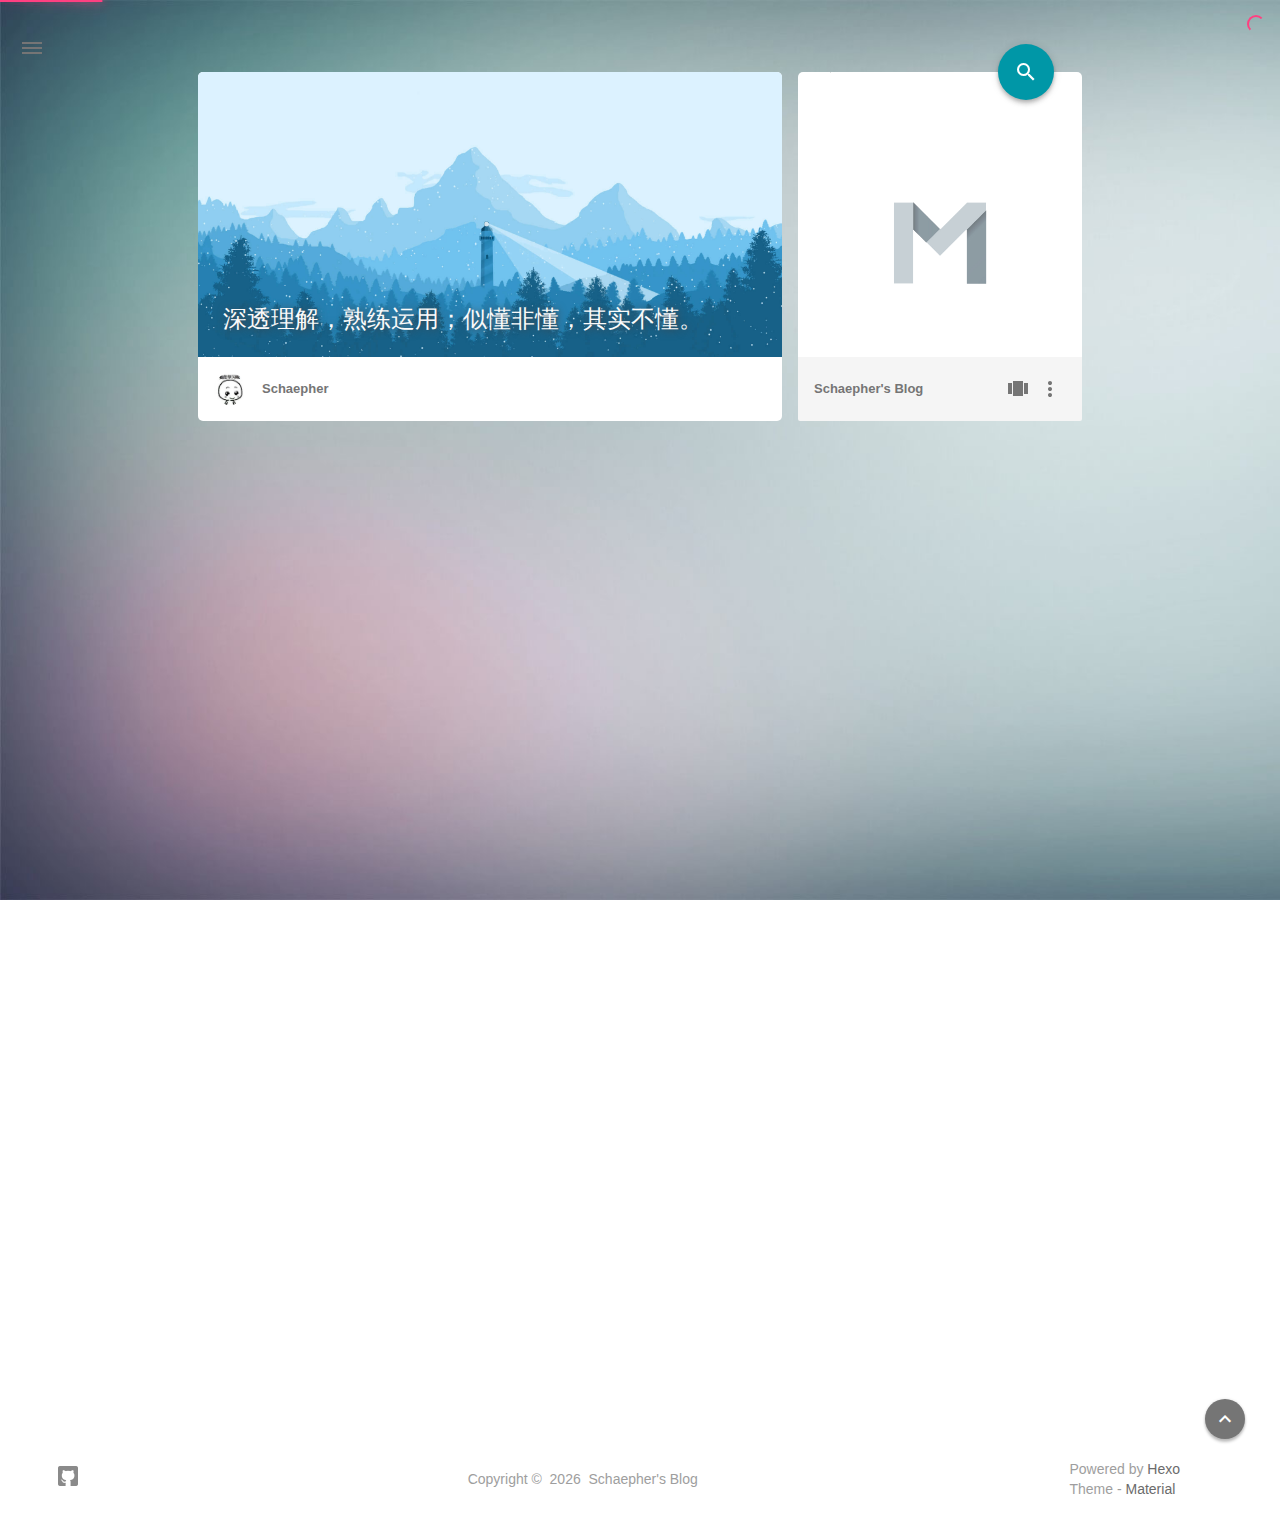
==== commit f32ce137: "Site updated: 2017-01-19 21:20:59" ====
--- a/index.html
+++ b/index.html
@@ -339,17 +339,17 @@
     
 
         <!-- Post Title -->
-        <p class="article-headline-p"><a href="/2017/01/19/unit-testing/">单元测试</a></p>
+        <p class="article-headline-p"><a href="/2017/01/19/GitHubTeam/">Github团队合作流程</a></p>
     </div>
 
     <!-- Post Excerpt -->
     <div class="mdl-color-text--grey-600 mdl-card__supporting-text post_entry-content">
         
-            eclipse提示快捷键：alt+/Ctril+Shift+O说明:自动引入所需要得包Atom选字再按`号，会直接将选中的字...
+            已在另一篇博客中写出关于以下问题的解决，
         
         &nbsp;&nbsp;&nbsp;
         <span>
-            <a href="/2017/01/19/unit-testing/" target="_self">继续阅读</a>
+            <a href="/2017/01/19/GitHubTeam/" target="_self">继续阅读</a>
         </span>
     </div>
     <!-- Post_entry Info-->
@@ -394,17 +394,18 @@
     
 
         <!-- Post Title -->
-        <p class="article-headline-p"><a href="/2017/01/19/GitHubTeam/">Github团队合作流程</a></p>
+        <p class="article-headline-p"><a href="/2017/01/19/GitImprove/">Git的其他用法</a></p>
     </div>
 
     <!-- Post Excerpt -->
     <div class="mdl-color-text--grey-600 mdl-card__supporting-text post_entry-content">
         
-            已在另一篇博客中写出关于以下问题的解决，
+            目录：
+
         
         &nbsp;&nbsp;&nbsp;
         <span>
-            <a href="/2017/01/19/GitHubTeam/" target="_self">继续阅读</a>
+            <a href="/2017/01/19/GitImprove/" target="_self">继续阅读</a>
         </span>
     </div>
     <!-- Post_entry Info-->
@@ -449,18 +450,17 @@
     
 
         <!-- Post Title -->
-        <p class="article-headline-p"><a href="/2017/01/19/GitImprove/">Git的其他用法</a></p>
+        <p class="article-headline-p"><a href="/2017/01/19/GitAndGithub/">Git和Github简单教程</a></p>
     </div>
 
     <!-- Post Excerpt -->
     <div class="mdl-color-text--grey-600 mdl-card__supporting-text post_entry-content">
         
-            目录：
-
+            原文链接：
         
         &nbsp;&nbsp;&nbsp;
         <span>
-            <a href="/2017/01/19/GitImprove/" target="_self">继续阅读</a>
+            <a href="/2017/01/19/GitAndGithub/" target="_self">继续阅读</a>
         </span>
     </div>
     <!-- Post_entry Info-->
@@ -493,61 +493,6 @@
         
         
     
-        
-            <!-- Paradox Thumbnail -->
-            <div class="post_entry-module mdl-card mdl-cell mdl-cell--12-col fade out">
-    <!-- Post Thumbnail -->
-    
-        
-            <!-- Random Thumbnail -->
-            <div class="post_thumbnail-random mdl-card__media mdl-color-text--grey-50">
-        
-    
-
-        <!-- Post Title -->
-        <p class="article-headline-p"><a href="/2017/01/19/GitAndGithub/">Git和Github简单教程</a></p>
-    </div>
-
-    <!-- Post Excerpt -->
-    <div class="mdl-color-text--grey-600 mdl-card__supporting-text post_entry-content">
-        
-            原文链接：
-        
-        &nbsp;&nbsp;&nbsp;
-        <span>
-            <a href="/2017/01/19/GitAndGithub/" target="_self">继续阅读</a>
-        </span>
-    </div>
-    <!-- Post_entry Info-->
-    <div id="post_entry-info">
-        <div id="post_entry-left-info" class="mdl-card__supporting-text meta mdl-color-text--grey-600 ">
-            <!-- Author Avatar -->
-            <div id="author-avatar">
-                <img src="/img/avatar.png" width="44px" height="44px" alt="Schaepher's avatar">
-            </div>
-            <div>
-                <strong>Schaepher</strong>
-                <span>1月 19, 2017</span>
-            </div>
-        </div>
-        <div id="post_entry-right-info">
-            <!-- Category -->
-            <span class="post_entry-category">
-                
-            </span>
-
-            
-
-            <!-- Post Views -->
-            <span class="post_entry-views">
-            </span>
-        </div>
-    </div>
-</div>
-
-        
-        
-    
 
     
 
@@ -647,7 +592,7 @@
         </a>
         <ul class="dropdown-menu">
             <li>
-            <a class="sidebar_archives-link" href="/archives/2017/01/">一月 2017<span class="sidebar_archives-count">4</span></a>
+            <a class="sidebar_archives-link" href="/archives/2017/01/">一月 2017<span class="sidebar_archives-count">3</span></a>
         </ul>
     </li>
 
@@ -665,7 +610,7 @@
     <li>
         <a href="/archives">
             文章总数
-            <span class="sidebar-badge">4</span>
+            <span class="sidebar-badge">3</span>
         </a>
     </li>
 </ul>
--- a/css/style.min.css
+++ b/css/style.min.css
@@ -1,4 +1,22 @@
-body,html{display:block}.mdl-menu__item,a{font-weight:300}body{margin:0;padding:0;top:0;right:0;bottom:0;left:0;z-index:-1;-webkit-background-size:cover;-moz-background-size:cover;-o-background-size:cover;background-size:cover;background-attachment:fixed;content:''}.fa,.material-icons{-moz-osx-font-smoothing:grayscale}.mdl-button{font-family:Roboto,"Helvetica Neue",Helvetica,"PingFang SC","Hiragino Sans GB","Microsoft YaHei","微软雅黑",Arial,sans-serif}#local-search-result{position:absolute;background-color:#fff;border-radius:2px;box-shadow:0 2px 5px 0 rgba(0,0,0,.16),0 2px 10px 0 rgba(0,0,0,.12);z-index:6;max-width:100%}#local-search-result ul{list-style:none;padding:0}#local-search-result ul li{padding:10px 20px;border-top:1px solid #dadada}#local-search-result ul li:first-child{border-top:none}#local-search-result ul li p{margin:0;max-height:50px;overflow:hidden}#local-search-result .search-keyword{font-style:normal;font-weight:700}#local-search-result ul li a{text-decoration:none}#local-search-result ul li .search-result{color:#333}.highlight tr{display:flex}#post-content .line{height:19px}#post-content.markdown-Plain blockquote{border-left:10px solid #F5F5F5;margin-left:0;padding-left:10px}#post-content.markdown-Plain figure{overflow:auto}#post-content.markdown-Plain .code{padding:0}#post-content.markdown-Plain .gutter{padding-right:10px}#post-content.markdown-Github figure{margin-right:0;margin-left:0}#post-content.markdown-Github,#post-content.markdown-Github p{font-size:15px;line-height:1.7;overflow:hidden}#post-content.markdown-Github>:first-child{margin-top:0!important}#post-content.markdown-Github>:last-child{margin-bottom:0!important}#post-content.markdown-Github a.absent{color:#c00}#post-content.markdown-Github a.anchor{display:block;padding-left:30px;margin-left:-30px;cursor:pointer;position:absolute;top:0;left:0;bottom:0}#post-content.markdown-Github h1,#post-content.markdown-Github h2,#post-content.markdown-Github h3,#post-content.markdown-Github h4,#post-content.markdown-Github h5,#post-content.markdown-Github h6{margin:1em 0 15px;padding:0;font-weight:700;line-height:1.7;cursor:text;position:relative}#post-content.markdown-Github h1 .octicon-link,#post-content.markdown-Github h2 .octicon-link,#post-content.markdown-Github h3 .octicon-link,#post-content.markdown-Github h4 .octicon-link,#post-content.markdown-Github h5 .octicon-link,#post-content.markdown-Github h6 .octicon-link{display:none;color:#000}#post-content.markdown-Github h1:hover a.anchor .octicon-link,#post-content.markdown-Github h2:hover a.anchor .octicon-link,#post-content.markdown-Github h3:hover a.anchor .octicon-link,#post-content.markdown-Github h4:hover a.anchor .octicon-link,#post-content.markdown-Github h5:hover a.anchor .octicon-link,#post-content.markdown-Github h6:hover a.anchor .octicon-link,#post-content.markdown-Github li p.first{display:inline-block}#post-content.markdown-Github h1:hover a.anchor,#post-content.markdown-Github h2:hover a.anchor,#post-content.markdown-Github h3:hover a.anchor,#post-content.markdown-Github h4:hover a.anchor,#post-content.markdown-Github h5:hover a.anchor,#post-content.markdown-Github h6:hover a.anchor{text-decoration:none;line-height:1;padding-left:0;margin-left:-22px;top:15%}#post-content.markdown-Github h1 code,#post-content.markdown-Github h1 tt,#post-content.markdown-Github h2 code,#post-content.markdown-Github h2 tt,#post-content.markdown-Github h3 code,#post-content.markdown-Github h3 tt,#post-content.markdown-Github h4 code,#post-content.markdown-Github h4 tt,#post-content.markdown-Github h5 code,#post-content.markdown-Github h5 tt,#post-content.markdown-Github h6 code,#post-content.markdown-Github h6 tt{font-size:inherit}#post-content.markdown-Github h1{font-size:2.5em;border-bottom:1px solid #ddd}#post-content.markdown-Github h2{font-size:2em;border-bottom:1px solid #eee}#post-content.markdown-Github h3{font-size:1.5em}#post-content.markdown-Github h4{font-size:1.2em}#post-content.markdown-Github h5{font-size:1em}#post-content.markdown-Github h6{color:#777;font-size:1em}#post-content.markdown-Github blockquote,#post-content.markdown-Github dl,#post-content.markdown-Github ol,#post-content.markdown-Github p,#post-content.markdown-Github table,#post-content.markdown-Github ul{margin:15px 0}#post-content.markdown-Github hr{height:.25em;padding:0;margin:24px 0;background-color:#e7e7e7;border:0}#post-content.markdown-Github ol,#post-content.markdown-Github ul{padding-left:30px;font-size:15px;line-height:1.7;overflow:hidden}#post-content.markdown-Github ol.no-list,#post-content.markdown-Github ul.no-list{list-style-type:none;padding:0}#post-content.markdown-Github ol ol,#post-content.markdown-Github ol ul,#post-content.markdown-Github ul ol,#post-content.markdown-Github ul ul{margin-top:0;margin-bottom:0}#post-content.markdown-Github dl{padding:0}#post-content.markdown-Github dl dt{font-size:14px;font-weight:700;font-style:italic;padding:0;margin-top:15px}#post-content.markdown-Github dl dd{margin-bottom:15px;padding:0 15px}#post-content.markdown-Github blockquote{border-left:4px solid #DDD;padding:0 15px;color:#777;font-style:normal}#post-content.markdown-Github blockquote>:first-child{margin-top:0}#post-content.markdown-Github blockquote>:last-child{margin-bottom:0}#post-content.markdown-Github table{width:100%;overflow:auto;display:block;border-spacing:0;border-collapse:collapse}#post-content.markdown-Github table th{font-weight:700}#post-content.markdown-Github table td,#post-content.markdown-Github table th{padding:6px 13px;border:1px solid #ddd}#post-content.markdown-Github table tr{background-color:#fff}#post-content.markdown-Github table tr:nth-child(2n){background-color:#f8f8f8}#post-content.markdown-Github img{max-width:100%;-moz-box-sizing:border-box;box-sizing:border-box}#post-content.markdown-Github span.frame{display:block;overflow:hidden}#post-content.markdown-Github span.frame>span{border:1px solid #ddd;display:block;float:left;overflow:hidden;margin:13px 0 0;padding:7px;width:auto}#post-content.markdown-Github span.frame span img{display:block;float:left}#post-content.markdown-Github span.frame span span{clear:both;color:#333;display:block;padding:5px 0 0}#post-content.markdown-Github span.align-center{display:block;overflow:hidden;clear:both}#post-content.markdown-Github span.align-center>span{display:block;overflow:hidden;margin:13px auto 0;text-align:center}#post-content.markdown-Github span.align-center span img{margin:0 auto;text-align:center}#post-content.markdown-Github span.align-right{display:block;overflow:hidden;clear:both}#post-content.markdown-Github span.align-right>span{display:block;overflow:hidden;margin:13px 0 0;text-align:right}#post-content.markdown-Github span.align-right span img{margin:0;text-align:right}#post-content.markdown-Github span.float-left{display:block;margin-right:13px;overflow:hidden;float:left}#post-content.markdown-Github span.float-left span{margin:13px 0 0}#post-content.markdown-Github span.float-right{display:block;margin-left:13px;overflow:hidden;float:right}#post-content.markdown-Github span.float-right>span{display:block;overflow:hidden;margin:13px auto 0;text-align:right}#post-content.markdown-Github code,#post-content.markdown-Github tt{margin:0 2px;padding:0 5px;background-color:rgba(0,0,0,.04);border-radius:3px}#post-content.markdown-Github pre>code{margin:0;padding:0;white-space:pre;border:none;background:0 0}#post-content.markdown-Github .code,#post-content.markdown-Github .gutter{font-size:13px;line-height:19px;overflow:auto;padding:16px;border:none;display:block}#post-content.markdown-Github .code{border-top-right-radius:3px;border-bottom-right-radius:3px}#post-content.markdown-Github .gutter{border-top-left-radius:3px;border-bottom-left-radius:3px}#post-content.markdown-Github .code pre,#post-content.markdown-Github .gutter pre{margin:0;display:block}#post-content.markdown-Github pre code,#post-content.markdown-Github pre tt{margin:0;padding:0;background-color:transparent;border:none}#scheme-Paradox .index-top-block{margin-bottom:47.59px}@media screen and (max-width:480px){#scheme-Paradox .index-top-block{transition:1s;width:100%;margin:0;border-radius:0!important}#scheme-Paradox .material-layout .daily-pic{height:100%}#scheme-Paradox .material-layout .something-else{margin-bottom:30px}}@media screen and (min-width:481px) and (max-width:840px){#scheme-Paradox .index-top-block{min-height:200px!important;transition:1s;margin-bottom:47.59px}#scheme-Paradox .material-layout .daily-pic{width:calc(66.6666666667% - 16px)}#scheme-Paradox .material-layout .something-else{width:calc(33.3333333333% - 16px)}}#scheme-Paradox .index-top-block-slogan{font-size:24px;line-height:26px;font-weight:400;margin:0;text-shadow:1px 1px 8px #444}#scheme-Paradox .index-top-block-slogan a{text-decoration:none}@media screen and (max-width:480px){#scheme-Paradox .index-top-block-date{display:none}}#scheme-Paradox .material-layout .minilogo,#scheme-Paradox .social-btn{background-position:center;background-repeat:no-repeat}#scheme-Paradox .post_entry-module{margin-bottom:47.59px;margin-top:0}#scheme-Paradox .material-layout .material-index,#scheme-Paradox .material-layout .material-post{display:flex;margin:0 auto;padding:0;width:100%;max-width:900px;flex-shrink:0}#scheme-Paradox .material-layout .material-layout__content{position:relative;padding-top:165px;margin:0 auto;width:100%}#scheme-Paradox .material-layout .mdl-card{display:flex;min-height:400px;flex-direction:column;align-items:stretch;border-radius:5px}@media screen and (max-width:480px){#scheme-Paradox .material-layout .material-layout__content{padding-top:0}#scheme-Paradox .material-post .mdl-card{border-radius:0}}#scheme-Paradox .material-layout .mdl-card__title{padding:1pc;flex-grow:1}#scheme-Paradox .material-layout .mdl-card__media{display:flex;box-sizing:border-box;padding:24.72px;background-size:cover;cursor:pointer;flex-grow:1;flex-direction:row;align-items:flex-end}#scheme-Paradox .material-layout .mdl-card__media a,#scheme-Paradox .material-layout .mdl-card__title a{color:inherit}#scheme-Paradox .material-layout .mdl-card__supporting-text{display:inline;padding:20px 0 1pc;width:100%;min-height:4pc;align-items:center}#scheme-Paradox .material-layout .mdl-card__supporting-text strong{font-weight:700}#scheme-Paradox .material-layout .mdl-card__media~.mdl-card__supporting-text{min-height:4pc}@media screen and (max-width:480px){#scheme-Paradox .material-layout .mdl-card__supporting-text{padding-top:12px;padding-bottom:0}#scheme-Paradox .daily-pic .mdl-card__media~.mdl-card__supporting-text{display:none}}#scheme-Paradox .material-layout .mdl-card__supporting-text:not(:last-child){box-sizing:border-box;min-height:76px}#scheme-Paradox .material-layout .post_entry-module .mdl-card__media~.mdl-card__supporting-text{padding:29.03px 1pc 1pc}@media screen and (max-width:480px){#scheme-Paradox .material-layout .mdl-card__supporting-text:not(: last-child){min-height:70px}#scheme-Paradox .material-layout .post_entry-module .mdl-card__media~.mdl-card__supporting-text{padding:2pc 1pc}}#scheme-Paradox .material-layout .mdl-card__actions:first-child{margin-left:0}#scheme-Paradox .material-layout .meta{display:flex;box-sizing:border-box;padding:1pc;height:auto;flex-direction:row;align-items:center;justify-content:flex-start}#scheme-Paradox .material-layout .meta>.meta__favorites{margin:0 8px;font-weight:500;font-size:13px;flex-direction:row}#scheme-Paradox .material-layout .meta>.meta__favorites .material-icons{margin-left:9pt;font-size:2em;cursor:pointer}#scheme-Paradox .material-layout .mdl-card .meta.meta--fill{justify-content:space-between}#scheme-Paradox .material-layout .meta>:first-child{margin-right:1pc}#scheme-Paradox .material-layout .meta>*{display:flex;flex-direction:column}#scheme-Paradox .material-layout .something-else>button{position:absolute;top:0;right:28px;transform:translate(0,-28px)}#scheme-Paradox .material-layout .something-else .something-else-logo{display:flex;flex-direction:column;justify-content:center;align-items:center;border-top-right-radius:2px;border-top-left-radius:2px;font-size:13px;flex-grow:1;box-sizing:border-box;padding:24px;background-size:cover}@media screen and (max-width:480px){#scheme-Paradox .material-layout .something-else .something-else-logo{padding:0}}#scheme-Paradox .material-layout .something-else .something-else-logo img{margin-bottom:10px;width:10pc;height:10pc}#scheme-Paradox .material-layout .something-else .mdl-card__supporting-text{border-bottom-right-radius:2px;border-bottom-left-radius:2px;background-color:#f5f5f5}#scheme-Paradox .material-layout .material-index>.material-nav,#scheme-Paradox .material-layout .material-post>.material-nav{display:flex;margin:10px 15px;color:#fff;font-weight:500;flex-direction:row;justify-content:space-between;align-items:center}#scheme-Paradox .material-layout .material-index>.material-nav>.material-nav__button,#scheme-Paradox .material-layout .material-post>.material-nav>.material-nav__button{color:#fff;text-decoration:none}#scheme-Paradox .material-layout .material-index>.material-nav .mdl-button,#scheme-Paradox .material-layout .material-post>.material-nav .mdl-button{background-color:#fff;color:rgba(0,0,0,.54)}#scheme-Paradox .material-layout .material-index>.material-nav>.material-nav__button:first-child .mdl-butto,#scheme-Paradox .material-layout .material-post>.material-nav>.material-nav__button:first-child .mdl-button{margin-right:1pc}#scheme-Paradox .material-layout .material-index>.material-nav>.material-nav__button:last-child .mdl-button,#scheme-Paradox .material-layout .material-post>.material-nav>.material-nav__button:last-child .mdl-button{margin-left:1pc}#scheme-Paradox .page-number{display:none}#scheme-Paradox .material-nav .page-number.current{display:block;color:#666;text-align:center;margin:0 auto}#scheme-Paradox .material-layout .mdl-card>a{color:inherit;text-decoration:none;font-weight:inherit}#scheme-Paradox .material-layout .mdl-card h3{margin:0}#scheme-Paradox .material-layout .mdl-card h1 a,#scheme-Paradox .material-layout .mdl-card h2 a,#scheme-Paradox .material-layout .mdl-card h3 a,#scheme-Paradox .material-layout .mdl-card h4 a,#scheme-Paradox .material-layout .mdl-card h5 a,#scheme-Paradox .material-layout .mdl-card h6 a{text-decoration:none}#scheme-Paradox .material-layout .mdl-card h3.quote:after,#scheme-Paradox .material-layout .mdl-card h3.quote:before{display:block;margin-top:.5em;font-size:3em}#scheme-Paradox .material-layout .mdl-card h3.quote:before{content:'“'}#scheme-Paradox .material-layout .mdl-card h3.quote:after{content:'”'}#scheme-Paradox .material-post_container .custom-header{background-color:transparent}#scheme-Paradox .material-post_container .material-index>.mdl-card .mdl-card__media,#scheme-Paradox .material-post_container .material-post>.mdl-card .mdl-card__media{height:280px}#scheme-Paradox .material-post_container .meta+.mdl-card__supporting-text{display:block;border:0;flex-direction:column}#scheme-Paradox .material-post_container .comments{background-color:#eee;display:flex;box-sizing:border-box;padding:2pc;flex-direction:column;justify-content:flex-start;align-items:stretch;position:relative}#scheme-Paradox .material-post_container .comments>form{display:flex;margin-bottom:1pc;flex-diretion:row}#scheme-Paradox .material-post_container .comments>form .mdl-textfield{margin-right:1pc;color:#616161;flex-grow:1}#scheme-Paradox .material-post_container .comments>form .mdl-textfield input,#scheme-Paradox .material-post_container .comments>form .mdl-textfield textarea{resize:none}#scheme-Paradox .material-post_container .comments>form button{margin-top:20px;background-color:rgba(0,0,0,.24);color:#fff}#scheme-Paradox .material-post_container .comments .comment{flex-direction:column;align-items:stretch}#scheme-Paradox .material-post_container .comments .comment>.comment__header{display:flex;margin-bottom:1pc;flex-direction:row;align-items:center}#scheme-Paradox .material-post_container .comments .comment>.comment__header>.comment__author{display:flex;flex-grow:1;flex-direction:column}#scheme-Paradox .material-post_container .comments .comment>.comment__text{line-height:1.5em}#scheme-Paradox .material-post_container .comments .comment>.comment__actions{display:flex;font-size:.8em;flex-direction:row;justify-content:flex-start;align-items:center;padding-left:64px}#scheme-Paradox .material-post_container .comments .comment>.comment__actions button{margin-right:1pc;color:rgba(0,0,0,.24)}#scheme-Paradox .material-post_container .comments .comment>.comment__answers{padding-top:2pc;padding-left:3pc}#scheme-Paradox #post-toc-trigger-btn{position:fixed;top:5pc;left:1pc;z-index:8;color:#fff;border-radius:50%}@media screen and (max-width:480px){#scheme-Paradox #post-toc-trigger-btn{display:none}}#scheme-Paradox .material-layout .section-spacer{flex-grow:1}#scheme-Paradox .material-layout .something-else{z-index:7;overflow:visible}#scheme-Paradox .material-layout .amazing .mdl-card__title{background-color:#263238}#scheme-Paradox .material-layout .minilogo{width:44px;height:44px;border-radius:22px;background-color:#f5f5f5;background-image:url(../img/avatar.png);background-size:50%}#scheme-Paradox .mdl-grid{display:flex!important}#scheme-Paradox .social-btn{margin:0 1pc;width:24px;height:24px;border-radius:2px;background-color:transparent;background-size:contain;opacity:.46;cursor:pointer}#scheme-Paradox .social-btn__share{background:0 0;color:rgba(0,0,0,.54)}#scheme-Paradox .mdl-mini-footer{box-sizing:border-box;margin-top:5pc;padding:40px;height:120px;background-color:#fff;align-items:center}@media screen and (max-width:840px){#scheme-Paradox .material-layout .mdl-mini-footer{padding:30px 0 20px;height:200px}}#scheme-Paradox .post_entry-content img{width:98%}#scheme-Paradox #post-content{max-width:90%;margin:1pc auto;padding-top:0}#scheme-Paradox #post-content img{max-width:100%}#scheme-Paradox .page-navigator{display:inline-block;margin:20px 0;padding-left:0;border-radius:4px}#scheme-Paradox .page-navigator li.current{background:#323c3f;color:#fff}#scheme-Paradox .page-navigator>li{display:inline}#scheme-Paradox .page-navigator>li:first-child>a,#scheme-Paradox .page-navigator>li:first-child>span{margin-left:0}#scheme-Paradox .page-navigator>.current>a,#scheme-Paradox .page-navigator>.current>a:focus,#scheme-Paradox .page-navigator>.current>a:hover,#scheme-Paradox .page-navigator>.current>span,#scheme-Paradox .page-navigator>.current>span:focus,#scheme-Paradox .page-navigator>.current>span:hover{z-index:2;color:#fff;cursor:default}#scheme-Paradox .page-navigator>li>a,#scheme-Paradox .page-navigator>li>span{height:32px;width:32px;line-height:32px;color:#ff4081;position:relative;float:left;margin-right:5px;margin-left:5px;text-decoration:none;text-align:center}#scheme-Paradox .footer-develop-a{color:#9e9e9e;text-decoration:none;font-weight:400}#scheme-Paradox .footer-develop-a:hover{color:#0097a7;text-decoration:underline!important}#scheme-Paradox #post_entry-info{border-top:1px solid rgba(0,0,0,.1)}#scheme-Paradox #post_entry-left-info{float:left;width:50%}#scheme-Paradox #post_entry-right-info{float:right;font-size:13px;font-weight:400;padding:1pc;margin-top:20px;margin-right:20px}@media screen and (max-width:480px){#scheme-Paradox #post_entry-left-info{padding:1pc 4%}#scheme-Paradox #post_entry-right-info{margin-top:0;margin-right:0;width:50%;padding:1pc 2%;text-align:right;top:21px}}#scheme-Paradox #post_entry-right-info a{text-decoration:none;font-weight:400}#scheme-Paradox #copyright{margin-left:auto;margin-right:auto;text-align:center}@media screen and (min-width:481px) and (max-width:840px){#scheme-Paradox #copyright{padding:20px 0}}#scheme-Paradox .article-headline-p a{font-weight:400}#scheme-Paradox .article-headline-p a,#scheme-Paradox .article-headline-p-nopic a,#scheme-Paradox .article-headline-p-top a,#scheme-Paradox .index_category-link,#scheme-Paradox .index_share-link,#scheme-Paradox .material-nav a,#scheme-Paradox .post_share-link,#scheme-Paradox .post_tag-link,#scheme-Paradox .sidebar .sidebar-brand,#scheme-Paradox .sidebar-footer-text-a{text-decoration:none}#scheme-Paradox .index_category-link,#scheme-Paradox .post_tag-link{padding:15px}#scheme-Paradox .mdl-mini-footer--right-section{margin-right:60px}@media screen and (max-width:480px){#scheme-Paradox .mdl-mini-footer--right-section{margin-right:0}}#scheme-Paradox .mdl-mini-footer--right-section a{color:#6b6b6b}#scheme-Paradox #author-avatar,#scheme-Paradox #comment__avatar{margin-right:1pc;border-radius:50%;overflow:hidden}#scheme-Paradox .mdl-mini-footer--social-btn{outline-style:none}#scheme-Paradox .material-nav{font-weight:300!important}#scheme-Paradox .material-nav a{font-weight:400}#scheme-Paradox .login-form-group{width:33%;float:left;color:#8A8A8A}#scheme-Paradox .login-input-info{font-size:14px!important}#scheme-Paradox .comment__text{font-weight:400!important;font-size:13px!important;padding-left:64px}#scheme-Paradox .comment__text p{margin-bottom:6px}#scheme-Paradox .comments__closed{color:#8A8A8A!important}#scheme-Paradox .comment-list{padding-left:0}#scheme-Paradox .comment__author{font-size:13px;font-weight:400!important}#scheme-Paradox #comment__avatar{float:left}#scheme-Paradox #comment-input-div{width:94%;line-height:15px}#scheme-Paradox #comment{color:#616161;font-size:14px;resize:inherit}#scheme-Paradox #comment-button{margin-left:10px;margin-top:-20px;background-color:rgba(0,0,0,.24);color:#FFF}#scheme-Paradox #article-functions-like-button{overflow:visible}#scheme-Paradox #article-functions-like-button:hover{color:red}@media screen and (max-width:480px){#scheme-Paradox .material-post_container .mdl-card,#scheme-Paradox .page-module .mdl-card{margin:0;width:100%}}#scheme-Paradox .post-likes-num{font-size:13px;position:relative;top:8px;left:-20px}@media screen and (max-width:850px){#scheme-Paradox #comment-input-div{width:93%}}@media screen and (max-width:742px){#scheme-Paradox #comment-input-div{width:92%}}@media screen and (max-width:660px){#comment-input-div{width:90%}}@media screen and (max-width:550px){#scheme-Paradox #comment-input-div{width:80%}}@media screen and (max-width:480px){#scheme-Paradox .footer-develop-div{float:left;width:100%;margin-right:10px}}@media screen and (max-width:840px){.mdl-mini-footer--right-section{margin-left:auto;margin-right:auto;text-align:center;width:100%}}#scheme-Paradox .article-headline-p{font-size:34px;line-height:40px;font-weight:400;margin:0;text-shadow:1px 1px 8px #444}@media screen and (max-width:840px){#scheme-Paradox .article-headline-p{font-size:22px}}#scheme-Paradox .article-headline-p-top{padding:10px 0;font-size:26px;line-height:26px;font-weight:400;margin:0}#scheme-Paradox .article-headline-p-nopic{font-size:34px;line-height:40px;font-weight:400;margin:0}#scheme-Paradox .more{margin-left:1pc}#scheme-Paradox #top{width:0;height:0;position:absolute;top:0}#scheme-Paradox #search-label{right:28px;bottom:39px;z-index:7}#scheme-Paradox #search-form{bottom:46px}#scheme-Paradox #search-form-label{left:1px}#scheme-Paradox #search-form-label:after{background-color:#ff4081;width:100%}#scheme-Paradox .mdl-badge[data-badge]:after{width:20px;height:20px;font-weight:400}#scheme-Paradox .mdl-button .mdl-badge[data-badge]:after{top:-12px;right:-10px}@media screen and (max-width:480px){#scheme-Paradox #search-form{margin-left:0}}@media screen and (max-width:840px){#scheme-Paradox .mdl-mini-footer--left-section{width:100%;text-align:center}}#scheme-Isolation .mdl-grid{padding:0}#scheme-Isolation .mdl-cell{margin:0}#scheme-Isolation .material-layout{width:100%;margin-right:auto;margin-left:auto;max-width:339px;padding-right:8px;padding-left:8px}#scheme-Isolation #main{float:left;width:100%;padding-top:12px;padding-bottom:24px}#scheme-Isolation .post_entry-module{margin-bottom:24px;width:100%;border-radius:5px;box-shadow:0 1px 1px 0 rgba(0,0,0,.1);-webkit-box-shadow:0 1px 1px 0 rgba(0,0,0,.1)}@media screen and (min-width:386px){#scheme-Isolation .material-layout{max-width:548px;padding-right:24px;padding-left:24px}#scheme-Isolation .post_entry-module{margin-bottom:28px}}@media screen and (min-width:579px){#scheme-Isolation .material-layout{max-width:722px;padding-right:32px;padding-left:32px}#scheme-Isolation #main{padding-top:16px;padding-bottom:32px}#scheme-Isolation .post_entry-module{margin-bottom:36px}}@media screen and (min-width:769px){#scheme-Isolation .material-layout{max-width:894px;padding-right:48px;padding-left:48px}#scheme-Isolation #main{padding-top:24px;padding-bottom:48px}#scheme-Isolation .post_entry-module{margin-bottom:52px}}@media screen and (min-width:1183px){#scheme-Isolation .material-layout{max-width:1328px;padding-right:80px;padding-left:80px}#scheme-Isolation #main{padding-top:80px;padding-bottom:80px;padding-left:368px}#scheme-Isolation .post_entry-module{margin-bottom:82px}}#scheme-Isolation .post_thumbnail-custom img{width:100%;vertical-align:middle;height:auto}#scheme-Isolation .post-header_info.with-thumbnail,#scheme-Isolation .post_entry-header_info.with-thumbnail{position:absolute;padding:40px;width:100%;cursor:default;color:#ebebeb}#scheme-Isolation .post-header_info.without-thumbnail,#scheme-Isolation .post_entry-header_info.without-thumbnail{padding:40px 40px 0;width:100%;cursor:default}#scheme-Isolation .post-header_info .avatar-img,#scheme-Isolation .post_entry-header_info .avatar-img{width:34px;height:34px;margin-right:8px;border:1px solid #d6d6d6;border-radius:50%}#scheme-Isolation .post_entry-content,#scheme-Isolation .post_entry-footer,#scheme-Isolation .post_entry-footer-info{width:100%}#scheme-Isolation .post-header_info .name-span,#scheme-Isolation .post_entry-header_info .name-span{letter-spacing:2px;line-height:16px;font-size:13px;font-weight:300;text-transform:uppercase}#scheme-Isolation .post_entry-title,#scheme-Isolation p.post-title{font-size:24px;line-height:40px;margin-top:-7px;margin-bottom:9px}@media screen and (min-width:579px){#scheme-Isolation .post_entry-content{padding:32px}#scheme-Isolation .post_entry-title,#scheme-Isolation p.post-title{font-size:28px;line-height:48px;margin-top:-8px;margin-bottom:24px}}@media screen and (min-width:769px){#scheme-Isolation .post_entry-content{padding:48px}#scheme-Isolation .post_entry-title,#scheme-Isolation p.post-title{margin-bottom:40px}}@media screen and (min-width:1183px){#scheme-Isolation .post_entry-content{padding:40px}#scheme-Isolation .post_entry-title,#scheme-Isolation p.post-title{font-size:32px;line-height:56px;margin-top:-10px;margin-bottom:30px}}#scheme-Isolation .post_entry-excerpt{margin-top:0;margin-bottom:16px;font-size:16px;line-height:24px;font-weight:300}@media screen and (min-width:579px){#scheme-Isolation .post_entry-excerpt{margin-bottom:24px}}#scheme-Isolation .post_entry-title a{text-decoration:none;color:#333}#scheme-Isolation .post_entry-tags-list{padding:0;margin:0}#scheme-Isolation .post_entry-tags-list-item{list-style:none;float:left;font-size:11px;border:1px solid #c2c2c2;letter-spacing:1px;border-radius:3px;padding-right:6px;padding-left:8px;margin-top:8px;margin-right:8px;text-align:center;-webkit-appearance:none}#scheme-Isolation .post_entry-tags-list-item a{text-decoration:none;color:#adadad}#scheme-Isolation .post_entry-footer-border{width:100%;border-top:1px solid #ebebeb}@media screen and (min-width:386px){#scheme-Isolation .post_entry-tags-list{margin-top:0}#scheme-Isolation .post_entry-footer{padding:0 24px 24px}#scheme-Isolation .post_entry-footer-border{height:24px}}@media screen and (min-width:579px){#scheme-Isolation .post_entry-footer{padding:0 32px 32px}#scheme-Isolation .post_entry-footer-border{height:32px}}@media screen and (min-width:769px){#scheme-Isolation .post_entry-tags-list{margin-top:16px}#scheme-Isolation .post_entry-footer{padding:0 48px 48px}#scheme-Isolation .post_entry-footer-border{height:48px}}@media screen and (min-width:1183px){#scheme-Isolation .post_entry-tags-list{margin-top:8px}#scheme-Isolation .post_entry-footer{padding:0 40px 40px}#scheme-Isolation .post_entry-footer-border{height:40px}}#scheme-Isolation .post_entry-footer-info{color:#c2c2c2;font-size:14px}#scheme-Isolation .post_entry-footer-date{float:left}#scheme-Isolation .post_entry-footer-comment{float:right}#scheme-Isolation .header{position:fixed;z-index:1;padding-top:24px;padding-bottom:12px;text-align:center}@media screen and (max-width:1183px){#scheme-Isolation .header{position:relative}}#scheme-Isolation .header a{text-decoration:none}@media screen and (min-width:579px){#scheme-Isolation .header{padding-top:32px;padding-bottom:16px}}@media screen and (min-width:769px){#scheme-Isolation .header{padding:48px 48px 24px}}#scheme-Isolation .header-copyright{color:#a5b1b6;display:none}@media screen and (min-width:1183px){#scheme-Isolation .header{width:328px;margin-right:-328px;text-align:left;padding:114px 40px 40px 0}#scheme-Isolation .header-copyright{display:block;position:absolute;font-size:12px;letter-spacing:1px;line-height:20px;margin:0;bottom:-50px}}#scheme-Isolation .header-item{float:left;clear:both;margin-right:auto;margin-left:auto;width:auto}#scheme-Isolation .header-title{border-bottom:1px solid #c7ced1;font-size:24px;line-height:36px;padding-bottom:16px;margin-bottom:16px}@media screen and (min-width:579px){#scheme-Isolation .header-title{font-size:24px;line-height:40px;padding-bottom:24px;margin-bottom:24px}}#scheme-Isolation .header-title a{color:#252b2d}#scheme-Isolation .mdl-mini-footer{padding:0}#scheme-Isolation .header-slogan{color:#5c6a70;margin-bottom:16px}@media screen and (min-width:579px){#scheme-Isolation .header-slogan{margin-bottom:24px}}#scheme-Isolation .header-nav{margin-bottom:16px}@media screen and (min-width:579px){#scheme-Isolation .header-nav{margin-bottom:24px}}#scheme-Isolation .header-nav span{float:left;width:auto;line-height:24px;text-transform:uppercase;letter-spacing:1px}@media screen and (min-width:1183px){#scheme-Isolation .header-nav span{clear:both}#scheme-Isolation .header-nav-item:first-child{padding-top:24px;border-top:1px solid #c7ced1}}#scheme-Isolation .header-sns_list{margin-top:24px}@media screen and (max-width:1183px){#scheme-Isolation .header-item{position:relative;left:50%;transform:translateX(-50%)}#scheme-Isolation .header-nav{padding-top:24px;border-top:1px solid #c7ced1}#scheme-Isolation .header-nav span{margin-right:8px;margin-left:8px}#scheme-Isolation .header-nav span:first-child{margin-left:0}#scheme-Isolation .header-nav span:last-child{margin-right:0}#scheme-Isolation .header-sns_list{margin-top:0;padding-top:24px;border-top:1px solid #c7ced1;margin-bottom:16px}}#scheme-Isolation .header-sns_list a{padding:0 8px;margin:0 8px}#scheme-Isolation .header-sns_list a:first-child{padding-left:0;margin-left:0}@media screen and (min-width:1183px){#scheme-Isolation .header-sns_list a:first-child{padding-left:0;margin-left:0;padding-top:24px;border-top:1px solid #c7ced1}}#scheme-Isolation .material-layout .material-index>.material-nav,#scheme-Isolation .material-layout .material-post>.material-nav{display:flex;margin:10px 15px;color:#fff;font-weight:500;flex-direction:row;justify-content:space-between;align-items:center}#scheme-Isolation .page-number{display:none}#scheme-Isolation .material-nav .page-number.current{display:block;color:#666;text-align:center;margin:0 auto}#scheme-Isolation .material-layout .material-index>.material-nav .mdl-button,#scheme-Isolation .material-layout .material-post>.material-nav .mdl-button{background-color:#fff;color:rgba(0,0,0,.54)}#scheme-Isolation #post-content{width:100%}#scheme-Isolation .material-post .mdl-card{width:100%;border-radius:5px}#scheme-Isolation .material-nav a{text-decoration:none}#scheme-Isolation .post-content_wrapper{width:100%;margin:0 auto;max-width:275px}@media screen and (min-width:386px){#scheme-Isolation #post-content{padding:24px}#scheme-Isolation .post-content_wrapper{max-width:436px}}@media screen and (min-width:579px){#scheme-Isolation #post-content{padding:32px}#scheme-Isolation .post-content_wrapper{max-width:530px}}@media screen and (min-width:769px){#scheme-Isolation #post-content{padding:48px}#scheme-Isolation .post-content_wrapper{max-width:606px}}@media screen and (min-width:1183px){#scheme-Isolation #post-content{padding:40px}#scheme-Isolation .post-content_wrapper{max-width:640px}}.st-default-search-input,.st-ui-search-input{border:0!important;padding-top:0!important;background:0 0!important}.md{line-height:inherit;vertical-align:bottom}.headline,.subhead{font-weight:300;line-height:1.1;color:#212121;text-transform:inherit;letter-spacing:inherit}.sidebar .sidebar-toggle:after,.sidebar:after{clear:both}*,:after,:before{-webkit-box-sizing:border-box;-moz-box-sizing:border-box;box-sizing:border-box}.sidebar-material-icons{margin-right:2pc;width:24px;height:24px;top:15%;position:relative}.sidebar-indent-left1pc-element{margin-left:1pc}.sidebar-overlay{visibility:hidden;position:fixed;top:0;left:0;right:0;bottom:0;opacity:0;background:#000;z-index:9;-webkit-transition:visibility 0 linear .4s,opacity .4s cubic-bezier(.4,0,.2,1);-moz-transition:visibility 0 linear .4s,opacity .4s cubic-bezier(.4,0,.2,1);transition:visibility 0 linear .4s,opacity .4s cubic-bezier(.4,0,.2,1);-webkit-transform:translateZ(0);-moz-transform:translateZ(0);-ms-transform:translateZ(0);-o-transform:translateZ(0);transform:translateZ(0)}.sidebar-overlay.active{opacity:.5;visibility:visible;-webkit-transition-delay:0;-moz-transition-delay:0;transition-delay:0}.top-bar{height:25px}.headline{font-size:24px}.subhead{font-size:16px}.caret{display:inline-block;width:0;height:0;margin-left:2px;vertical-align:middle;border-top:4px solid;border-right:4px solid transparent;border-left:4px solid transparent}.dropdown-menu{display:none}.sidebar{vertical-align:top;position:relative;display:block;min-height:100%;overflow-y:auto;overflow-x:hidden;border:none;-webkit-transition:all .5s cubic-bezier(.55,0,.1,1);-o-transition:all .5s cubic-bezier(.55,0,.1,1);transition:all .5s cubic-bezier(.55,0,.1,1)}.sidebar .sidebar-toggle:after,.sidebar .sidebar-toggle:before,.sidebar:after,.sidebar:before{content:" ";display:table}#sidebar{z-index:10}#sidebar-first-li a{margin-top:8px}.sidebar-footer-text-div{text-align:left;text-transform:none}.sidebar::-webkit-scrollbar-track{border-radius:2px}.sidebar::-webkit-scrollbar{width:5px;background-color:#F7F7F7}.sidebar::-webkit-scrollbar-thumb{border-radius:10px;-webkit-box-shadow:inset 0 0 6px rgba(0,0,0,.3);background-color:#BFBFBF}.sidebar .sidebar-header{height:158.13px;-webkit-transition:all .2s ease-in-out;transition:all .2s ease-in-out}.sidebar .sidebar-header,.sidebar .sidebar-toggle{position:relative;-o-transition:all .2s ease-in-out}.sidebar .sidebar-header.header-cover{background-repeat:no-repeat;background-position:center center;-webkit-background-size:cover;-moz-background-size:cover;-o-background-size:cover;background-size:100%}.sidebar .sidebar-header:hover .sidebar-toggle{opacity:1}.sidebar .sidebar-toggle{float:right;margin:16px;padding:0;background-image:none;border:none;height:40px;width:40px;font-size:20px;opacity:.7;-webkit-transition:all .2s ease-in-out;transition:all .2s ease-in-out}.sidebar .icon-material-sidebar-arrow:before{content:"\e610"}.sidebar .sidebar-image img{width:54px;height:54px;margin:16px;border-radius:50%;background-color:rgba(255,255,255,.2);transition:all .2s ease-in-out}.sidebar .sidebar-brand,.sidebar .sidebar-image img{-webkit-transition:all .2s ease-in-out;-o-transition:all .2s ease-in-out}.sidebar .sidebar-brand{position:absolute;bottom:0;left:0;right:0;display:block;height:48px;line-height:48px;padding:0 56px 0 16px;clear:both;overflow:hidden;-o-text-overflow:ellipsis;text-overflow:ellipsis;white-space:nowrap;transition:all .2s ease-in-out}.sidebar .sidebar-brand:focus,.sidebar .sidebar-brand:hover{-webkit-box-shadow:none;box-shadow:none;outline:0;text-decoration:none}.sidebar .sidebar-brand .caret{position:absolute;right:24px;top:24px}.sidebar .hot_tags-count .sidebar .sidebar_archives-count,.sidebar .sidebar-brand .sidebar-badge{position:absolute;right:16px;top:12px}.sidebar .hot_tags-count,.sidebar .sidebar-badge,.sidebar .sidebar_archives-count{display:inline-block;min-width:24px;height:24px;line-height:24px;padding:0 3px;font-size:10px;text-align:center;white-space:nowrap;vertical-align:baseline}.sidebar .sidebar-badge.badge-circle{border-radius:50%}.sidebar .sidebar-divider,.sidebar .sidebar-nav .divider{position:relative;display:block;height:1px;margin:8px 0;padding:0;overflow:hidden}.sidebar .sidebar-text{display:block;padding:0 56px 0 16px;transition:all .2s ease-in-out}.sidebar .sidebar-nav li a,.sidebar .sidebar-text{overflow:hidden;font-weight:400;white-space:nowrap;height:48px;line-height:48px;text-decoration:none;clear:both;-o-text-overflow:ellipsis;text-overflow:ellipsis;-webkit-transition:all .2s ease-in-out;-o-transition:all .2s ease-in-out}.sidebar .sidebar-text:focus,.sidebar .sidebar-text:hover{-webkit-box-shadow:none;box-shadow:none;outline:0}.sidebar .sidebar-text .caret{position:absolute;right:24px;top:24px}.sidebar .hot_tags-count,.sidebar .sidebar-text .sidebar-badge,.sidebar .sidebar_archives-count{position:absolute;right:16px;top:12px}.sidebar .sidebar-icon{display:inline-block;margin-right:16px;min-width:40px;width:40px;text-align:left;font-size:20px}.fa-fw,.fa-li,.toTop{text-align:center}.sidebar .sidebar-icon:after,.sidebar .sidebar-icon:before{vertical-align:middle}.sidebar .sidebar-nav{margin:0;padding:0}.sidebar .sidebar-nav li{position:relative;list-style-type:none}.sidebar .sidebar-nav li a{position:relative;cursor:pointer;user-select:none;display:block;padding:0 56px 0 16px;transition:all .2s ease-in-out}.sidebar .sidebar-nav li a:focus,.sidebar .sidebar-nav li a:hover{-webkit-box-shadow:none;box-shadow:none;outline:0}.sidebar .sidebar-nav li a .caret{position:absolute;right:24px;top:24px}.hot_tags-count,.sidebar .sidebar-nav li a .sidebar-badge,.sidebar_archives-count{position:absolute;right:16px;top:12px}.sidebar .sidebar-nav li a:hover{background:0 0}.sidebar .sidebar-nav .dropdown-menu{position:relative;width:100%;margin:0;padding:0;border:none;border-radius:0;-webkit-box-shadow:none;box-shadow:none}.sidebar-colored{background-color:#fff}.sidebar-colored .sidebar-header{background-color:#e91e63}.sidebar-colored .sidebar-toggle{color:#f5f5f5;background-color:transparent}.sidebar-colored .sidebar-brand{color:#e0e0e0;background-color:transparent}.sidebar-colored .sidebar-brand:focus,.sidebar-colored .sidebar-brand:hover{color:#f5f5f5;background-color:rgba(0,0,0,.1)}.hot_tags-count,.sidebar-colored .sidebar-badge,.sidebar_archives-count{color:#fff;background-color:#ec407a;text-shadow:1px 1px 3px #444}.sidebar-colored .sidebar-divider,.sidebar-colored .sidebar-nav .divider{background-color:#bdbdbd}.sidebar-colored .sidebar-text{color:#212121}.sidebar-colored .sidebar-nav li>a{color:#212121;background-color:transparent}.sidebar-colored .sidebar-nav li>a i{color:#757575}.sidebar-colored .sidebar-nav li:hover>a,.sidebar-colored .sidebar-nav li>a:hover{color:#e91e63;background-color:#e0e0e0}.sidebar-colored .sidebar-nav li:hover>a i,.sidebar-colored .sidebar-nav li>a:hover i{color:#f06292}.sidebar-colored .sidebar-nav li:focus>a,.sidebar-colored .sidebar-nav li>a:focus{color:#212121;background-color:transparent}.sidebar-colored .sidebar-nav li:focus>a i,.sidebar-colored .sidebar-nav li>a:focus i{color:#f06292}.sidebar-colored .sidebar-nav>.open>a,.sidebar-colored .sidebar-nav>.open>a:focus,.sidebar-colored .sidebar-nav>.open>a:hover{color:#e91e63;background-color:#e0e0e0}.sidebar-colored .sidebar-nav>.active>a,.sidebar-colored .sidebar-nav>.active>a:focus,.sidebar-colored .sidebar-nav>.active>a:hover{color:#212121;background-color:#f5f5f5}.sidebar-colored .sidebar-nav>.disabled>a,.sidebar-colored .sidebar-nav>.disabled>a:focus,.sidebar-colored .sidebar-nav>.disabled>a:hover{color:#e0e0e0;background-color:transparent}.sidebar-colored .sidebar-nav>.dropdown>.dropdown-menu{background-color:#e0e0e0}.sidebar-colored .sidebar-nav>.dropdown>.dropdown-menu>li>a:focus{background-color:#e0e0e0;color:#e91e63}.sidebar-colored .sidebar-nav>.dropdown>.dropdown-menu>li>a:hover{background-color:#cecece;color:#e91e63}.sidebar-colored .sidebar-nav>.dropdown>.dropdown-menu>.active>a,.sidebar-colored .sidebar-nav>.dropdown>.dropdown-menu>.active>a:focus,.sidebar-colored .sidebar-nav>.dropdown>.dropdown-menu>.active>a:hover{color:#212121;background-color:#f5f5f5}.sidebar{width:0;-webkit-transform:translate3d(-280px,0,0);transform:translate3d(-280px,0,0)}.sidebar.open{min-width:280px;width:280px;-webkit-transform:translate3d(0,0,0);transform:translate3d(0,0,0)}.sidebar-fixed-left{position:fixed;top:0;bottom:0;z-index:10;left:0;box-shadow:2px 0 15px rgba(0,0,0,.35);-webkit-box-shadow:2px 0 15px rgba(0,0,0,.35)}@media (max-width:840px){.sidebar.open{min-width:240px;width:240px}.sidebar .sidebar-header{height:149.34px}.sidebar .sidebar-image img{width:44px;height:44px}}#scheme-Paradox #sidebar-main{min-height:calc(100% - 100px);margin-bottom:55px}#scheme-Paradox #upyun-logo{padding-left:16px;position:relative}.MD-burger-icon{margin:0 0 0 1pc;cursor:pointer;border:none;background:0 0;outline:0;position:fixed;top:2pc;z-index:8;height:32px;width:32px}.MD-burger-layer{width:20px;background:#eee;position:relative;-webkit-animation-duration:300ms;animation-duration:300ms;animation-timing-function:ease-in-out}.MD-burger-layer,.MD-burger-layer:after,.MD-burger-layer:before{display:block;height:2px;-webkit-animation-timing-function:ease-in-out}.MD-burger-layer:after,.MD-burger-layer:before{width:inherit;position:absolute;background:inherit;left:0;content:'';-webkit-animation-duration:300ms;animation-duration:300ms;animation-timing-function:ease-in-out}.MD-burger-layer:before{bottom:5px}.MD-burger-layer:after{top:5px}.MD-burger-arrow{-webkit-animation-name:MD-burger-icon-arrow;animation-name:MD-burger-icon-arrow;-webkit-animation-fill-mode:forwards;animation-fill-mode:forwards}.MD-burger-arrow:before{-webkit-animation-name:MD-burger-icon-before-arrow;animation-name:MD-burger-icon-before-arrow;-webkit-animation-fill-mode:forwards;animation-fill-mode:forwards}.MD-burger-arrow:after{-webkit-animation-name:MD-burger-icon-after-arrow;animation-name:MD-burger-icon-after-arrow;-webkit-animation-fill-mode:forwards;animation-fill-mode:forwards}.MD-burger-line{-webkit-animation-name:MD-burger-icon-line;animation-name:MD-burger-icon-line}.MD-burger-line:before{-webkit-animation-name:MD-burger-icon-before-line;animation-name:MD-burger-icon-before-line}.MD-burger-line:after{-webkit-animation-name:MD-burger-icon-after-line;animation-name:MD-burger-icon-after-line}@-webkit-keyframes MD-burger-icon-arrow{100%{-webkit-transform:rotate(180deg);transform:rotate(180deg)}}@keyframes MD-burger-icon-arrow{100%{-webkit-transform:rotate(180deg);transform:rotate(180deg)}}@-webkit-keyframes MD-burger-icon-before-arrow{100%{-webkit-transform:rotate(45deg);transform:rotate(45deg);margin:3% 37%;width:75%}}@keyframes MD-burger-icon-before-arrow{100%{-webkit-transform:rotate(45deg);transform:rotate(45deg);margin:3% 37%;width:75%}}@-webkit-keyframes MD-burger-icon-after-arrow{100%{-webkit-transform:rotate(-45deg);transform:rotate(-45deg);margin:3% 37%;width:75%}}@keyframes MD-burger-icon-after-arrow{100%{-webkit-transform:rotate(-45deg);transform:rotate(-45deg);margin:3% 37%;width:75%}}@-webkit-keyframes MD-burger-icon-line{0%{-webkit-transform:rotate(-180deg);transform:rotate(-180deg)}}@keyframes MD-burger-icon-line{0%{-webkit-transform:rotate(-180deg);transform:rotate(-180deg)}}@-webkit-keyframes MD-burger-icon-before-line{0%{-webkit-transform:rotate(45deg);transform:rotate(45deg);margin:3% 37%;width:75%}}@keyframes MD-burger-icon-before-line{0%{-webkit-transform:rotate(45deg);transform:rotate(45deg);margin:3% 37%;width:75%}}@-webkit-keyframes MD-burger-icon-after-line{0%{-webkit-transform:rotate(-45deg);transform:rotate(-45deg);margin:3% 37%;width:75%}}@keyframes MD-burger-icon-after-line{0%{-webkit-transform:rotate(-45deg);transform:rotate(-45deg);margin:3% 37%;width:75%}}.post-toc{width:auto;word-wrap:normal;white-space:nowrap;list-style:none;padding:0 16px}.post-toc-child{list-style:none}.post-toc a{color:#727272;text-decoration:none}@font-face{font-family:'Material Icons';font-style:normal;font-weight:400;src:url(../fonts/MaterialIcons-Regular.eot);src:url(../fonts/MaterialIcons-Regular.woff2) format('woff2'),url(../fonts/MaterialIcons-Regular.woff) format('woff'),url(../fonts/MaterialIcons-Regular.ttf) format('truetype')}.material-icons{font-family:'Material Icons';font-weight:400;font-style:normal;font-size:24px;display:inline-block;line-height:1;text-transform:none;letter-spacing:normal;word-wrap:normal;white-space:nowrap;direction:ltr;-webkit-font-smoothing:antialiased;text-rendering:optimizeLegibility;font-feature-settings:'liga'}#nprogress .peg,.ink,.toTop{display:block}.toTop-wrap{position:absolute;bottom:100px;right:34.61px;z-index:8}@media screen and (max-width:840px){.toTop-wrap{bottom:180px;right:28px}}.toTop{width:40px;height:40px;border-radius:50%;color:#FFF;background:#00BCD4;box-shadow:0 0 3px 0 rgba(0,0,0,.12),0 3px 3px 0 rgba(0,0,0,.24);cursor:pointer;-webkit-transition:all .1s ease-out;-moz-transition:all .1s ease-out;-o-transition:all .1s ease-out;transition:all .1s ease-out;position:relative;overflow:hidden}.toTop:hover{box-shadow:0 0 4px rgba(0,0,0,.14),0 4px 8px rgba(0,0,0,.28)}.toTop i{font-size:24px;margin:8px}.footer_top-i{width:24px;height:24px}@keyframes status-active{from{transform:rotate(0)}to{transform:rotate(135deg)}}@keyframes status-inactive{from{transform:rotate(135deg)}to{transform:rotate(0)}}@keyframes zoomIn{0%{-moz-transform:scale(0);-ms-transform:scale(0);-webkit-transform:scale(0);transform:scale(0);opacity:0}100%{-moz-transform:scale(1);-ms-transform:scale(1);-webkit-transform:scale(1);transform:scale(1);opacity:1}}@keyframes load{0%{-moz-transform:scale(0);-ms-transform:scale(0);-webkit-transform:scale(0);transform:scale(0);opacity:0}50%{-moz-transform:scale(1.5);-ms-transform:scale(1.5);-webkit-transform:scale(1.5);transform:scale(1.5);opacity:1}100%{-moz-transform:scale(1);-ms-transform:scale(1);-webkit-transform:scale(1);transform:scale(1);opacity:0}}@media only screen and (min-width:300px){.chat{width:200px}}@media only screen and (min-width:480px){.chat{width:300px}.chat_field{width:65%}}@media only screen and (min-width:840px){.chat{width:300px}.chat_field{width:65%}}@media only screen and (min-width:1024px){.chat{width:400px}.chat_field{width:65%}}.ink{position:absolute;background:rgba(38,50,56,.4);border-radius:100%;-moz-transform:scale(0);-ms-transform:scale(0);webkit-transform:scale(0);transform:scale(0)}.ink.animate{animation:ripple .5s ease-in-out}@keyframes ripple{100%{opacity:0;-moz-transform:scale(5);-ms-transform:scale(5);webkit-transform:scale(5);transform:scale(5)}}#nprogress{pointer-events:none}#nprogress .bar{background:#29d;position:fixed;z-index:10;top:0;left:0;width:100%;height:2px}#nprogress .peg{position:absolute;right:0;width:100px;height:100%;box-shadow:0 0 10px #29d,0 0 5px #29d;opacity:1;-webkit-transform:rotate(3deg) translate(0,-4px);-ms-transform:rotate(3deg) translate(0,-4px);transform:rotate(3deg) translate(0,-4px)}#nprogress .spinner{display:block;position:fixed;z-index:10;top:15px;right:15px}.fa,.fa-stack{display:inline-block}#nprogress .spinner-icon{width:18px;height:18px;box-sizing:border-box;border:2px solid transparent;border-top-color:#29d;border-left-color:#29d;border-radius:50%;-webkit-animation:nprogress-spinner 400ms linear infinite;animation:nprogress-spinner 400ms linear infinite}.nprogress-custom-parent{overflow:hidden;position:relative}.nprogress-custom-parent #nprogress .bar,.nprogress-custom-parent #nprogress .spinner{position:absolute}@-webkit-keyframes nprogress-spinner{0%{-webkit-transform:rotate(0)}100%{-webkit-transform:rotate(360deg)}}@keyframes nprogress-spinner{0%{transform:rotate(0)}100%{transform:rotate(360deg)}}/*!
+html{display:block}body{display:block;margin:0;padding:0;top:0;right:0;bottom:0;left:0;z-index:-1;-webkit-background-size:cover;-moz-background-size:cover;-o-background-size:cover;background-size:cover;background-attachment:fixed;content:''}.fa,.material-icons{-moz-osx-font-smoothing:grayscale}a{font-weight:300}.mdl-button{font-family:Roboto,"Helvetica Neue",Helvetica,"PingFang SC","Hiragino Sans GB","Microsoft YaHei","微软雅黑",Arial,sans-serif}.mdl-menu__item{font-weight:300}#local-search-result{position:absolute;background-color:#fff;border-radius:2px;box-shadow:0 2px 5px 0 rgba(0,0,0,0.16),0 2px 10px 0 rgba(0,0,0,0.12);z-index:6;max-width:100%}#local-search-result ul{list-style:none;padding:0}#local-search-result ul li{padding:10px 20px;border-top:1px solid #dadada}#local-search-result ul li:first-child{border-top:0}#local-search-result ul li p{margin:0;max-height:50px;overflow:hidden}#local-search-result .search-keyword{font-style:normal;font-weight:bold}#local-search-result ul li a{text-decoration:none}#local-search-result ul li .search-result{color:#333}.highlight tr{display:flex}#post-content .line{height:19px}#post-content.markdown-Plain blockquote{border-left:10px solid #f5f5f5;margin-left:0;padding-left:10px}#post-content.markdown-Plain figure{overflow:auto}#post-content.markdown-Plain .code{padding:0}#post-content.markdown-Plain .gutter{padding-right:10px}#post-content.markdown-Github figure{margin-right:0;margin-left:0}#post-content.markdown-Github,#post-content.markdown-Github p{font-size:15px;line-height:1.7;overflow:hidden}#post-content.markdown-Github>*:first-child{margin-top:0!important}#post-content.markdown-Github>*:last-child{margin-bottom:0!important}#post-content.markdown-Github a.absent{color:#c00}#post-content.markdown-Github a.anchor{display:block;padding-left:30px;margin-left:-30px;cursor:pointer;position:absolute;top:0;left:0;bottom:0}#post-content.markdown-Github h1,#post-content.markdown-Github h2,#post-content.markdown-Github h3,#post-content.markdown-Github h4,#post-content.markdown-Github h5,#post-content.markdown-Github h6{margin:1em 0 15px;padding:0;font-weight:bold;line-height:1.7;cursor:text;position:relative}#post-content.markdown-Github h1 .octicon-link,#post-content.markdown-Github h2 .octicon-link,#post-content.markdown-Github h3 .octicon-link,#post-content.markdown-Github h4 .octicon-link,#post-content.markdown-Github h5 .octicon-link,#post-content.markdown-Github h6 .octicon-link{display:none;color:#000}#post-content.markdown-Github h1:hover a.anchor,#post-content.markdown-Github h2:hover a.anchor,#post-content.markdown-Github h3:hover a.anchor,#post-content.markdown-Github h4:hover a.anchor,#post-content.markdown-Github h5:hover a.anchor,#post-content.markdown-Github h6:hover a.anchor{text-decoration:none;line-height:1;padding-left:0;margin-left:-22px;top:15%}#post-content.markdown-Github h1:hover a.anchor .octicon-link,#post-content.markdown-Github h2:hover a.anchor .octicon-link,#post-content.markdown-Github h3:hover a.anchor .octicon-link,#post-content.markdown-Github h4:hover a.anchor .octicon-link,#post-content.markdown-Github h5:hover a.anchor .octicon-link,#post-content.markdown-Github h6:hover a.anchor .octicon-link{display:inline-block}#post-content.markdown-Github h1 tt,#post-content.markdown-Github h1 code,#post-content.markdown-Github h2 tt,#post-content.markdown-Github h2 code,#post-content.markdown-Github h3 tt,#post-content.markdown-Github h3 code,#post-content.markdown-Github h4 tt,#post-content.markdown-Github h4 code,#post-content.markdown-Github h5 tt,#post-content.markdown-Github h5 code,#post-content.markdown-Github h6 tt,#post-content.markdown-Github h6 code{font-size:inherit}#post-content.markdown-Github h1{font-size:2.5em;border-bottom:1px solid #ddd}#post-content.markdown-Github h2{font-size:2em;border-bottom:1px solid #eee}#post-content.markdown-Github h3{font-size:1.5em}#post-content.markdown-Github h4{font-size:1.2em}#post-content.markdown-Github h5{font-size:1em}#post-content.markdown-Github h6{color:#777;font-size:1em}#post-content.markdown-Github p,#post-content.markdown-Github blockquote,#post-content.markdown-Github ul,#post-content.markdown-Github ol,#post-content.markdown-Github dl,#post-content.markdown-Github table{margin:15px 0}#post-content.markdown-Github hr{height:.25em;padding:0;margin:24px 0;background-color:#e7e7e7;border:0}#post-content.markdown-Github li p.first{display:inline-block}#post-content.markdown-Github ul,#post-content.markdown-Github ol{padding-left:30px;font-size:15px;line-height:1.7;overflow:hidden}#post-content.markdown-Github ul.no-list,#post-content.markdown-Github ol.no-list{list-style-type:none;padding:0}#post-content.markdown-Github ul ul,#post-content.markdown-Github ul ol,#post-content.markdown-Github ol ol,#post-content.markdown-Github ol ul{margin-top:0;margin-bottom:0}
+#post-content.markdown-Github dl{padding:0}#post-content.markdown-Github dl dt{font-size:14px;font-weight:bold;font-style:italic;padding:0;margin-top:15px}#post-content.markdown-Github dl dd{margin-bottom:15px;padding:0 15px}#post-content.markdown-Github blockquote{border-left:4px solid #DDD;padding:0 15px;color:#777;font-style:normal}#post-content.markdown-Github blockquote>:first-child{margin-top:0}#post-content.markdown-Github blockquote>:last-child{margin-bottom:0}#post-content.markdown-Github table{width:100%;overflow:auto;display:block;border-spacing:0;border-collapse:collapse}#post-content.markdown-Github table th{font-weight:bold}#post-content.markdown-Github table th,#post-content.markdown-Github table td{padding:6px 13px;border:1px solid #ddd}#post-content.markdown-Github table tr{background-color:#fff}#post-content.markdown-Github table tr:nth-child(2n){background-color:#f8f8f8}#post-content.markdown-Github img{max-width:100%;-moz-box-sizing:border-box;box-sizing:border-box}#post-content.markdown-Github span.frame{display:block;overflow:hidden}#post-content.markdown-Github span.frame>span{border:1px solid #ddd;display:block;float:left;overflow:hidden;margin:13px 0 0;padding:7px;width:auto}#post-content.markdown-Github span.frame span img{display:block;float:left}#post-content.markdown-Github span.frame span span{clear:both;color:#333;display:block;padding:5px 0 0}#post-content.markdown-Github span.align-center{display:block;overflow:hidden;clear:both}#post-content.markdown-Github span.align-center>span{display:block;overflow:hidden;margin:13px auto 0;text-align:center}#post-content.markdown-Github span.align-center span img{margin:0 auto;text-align:center}#post-content.markdown-Github span.align-right{display:block;overflow:hidden;clear:both}#post-content.markdown-Github span.align-right>span{display:block;overflow:hidden;margin:13px 0 0;text-align:right}#post-content.markdown-Github span.align-right span img{margin:0;text-align:right}#post-content.markdown-Github span.float-left{display:block;margin-right:13px;overflow:hidden;float:left}#post-content.markdown-Github span.float-left span{margin:13px 0 0}#post-content.markdown-Github span.float-right{display:block;margin-left:13px;overflow:hidden;float:right}#post-content.markdown-Github span.float-right>span{display:block;overflow:hidden;margin:13px auto 0;text-align:right}#post-content.markdown-Github code,#post-content.markdown-Github tt{margin:0 2px;padding:0 5px;background-color:rgba(0,0,0,0.04);border-radius:3px}#post-content.markdown-Github pre>code{margin:0;padding:0;white-space:pre;border:0;background:transparent}#post-content.markdown-Github .gutter,#post-content.markdown-Github .code{font-size:13px;line-height:19px;overflow:auto;padding:16px;border:0;display:block}#post-content.markdown-Github .code{border-top-right-radius:3px;border-bottom-right-radius:3px}#post-content.markdown-Github .gutter{border-top-left-radius:3px;border-bottom-left-radius:3px}#post-content.markdown-Github .gutter pre,#post-content.markdown-Github .code pre{margin:0;display:block}#post-content.markdown-Github pre code,#post-content.markdown-Github pre tt{margin:0;padding:0;background-color:transparent;border:0}#scheme-Paradox .index-top-block{margin-bottom:47.59px}@media screen and (max-width:480px){#scheme-Paradox .index-top-block{transition:1s;width:100%;margin:0;border-radius:0!important}#scheme-Paradox .material-layout .daily-pic{height:100%}#scheme-Paradox .material-layout .something-else{margin-bottom:30px}}@media screen and (min-width:481px) and (max-width:840px){#scheme-Paradox .index-top-block{min-height:200px!important;transition:1s;margin-bottom:47.59px}#scheme-Paradox .material-layout .daily-pic{width:calc(66.6666666667% - 16px)}#scheme-Paradox .material-layout .something-else{width:calc(33.3333333333% - 16px)}}#scheme-Paradox .index-top-block-slogan{font-size:24px;line-height:26px;font-weight:400;margin:0;text-shadow:1px 1px 8px #444}#scheme-Paradox .index-top-block-slogan a{text-decoration:none}@media screen and (max-width:480px){#scheme-Paradox .index-top-block-date{display:none}}#scheme-Paradox .material-layout .minilogo,#scheme-Paradox .social-btn{background-position:center;background-repeat:no-repeat}#scheme-Paradox .post_entry-module{margin-bottom:47.59px;margin-top:0}#scheme-Paradox .material-layout .material-post,#scheme-Paradox .material-layout .material-index{display:flex;margin:0 auto;padding:0;width:100%;max-width:900px;flex-shrink:0}#scheme-Paradox .material-layout .material-layout__content{position:relative;padding-top:64px;margin:0 auto;width:100%}@media screen and (max-width:480px){#scheme-Paradox .material-layout .material-layout__content{padding-top:0}}#scheme-Paradox .material-layout .mdl-card{display:flex;min-height:200px;flex-direction:column;align-items:stretch;border-radius:5px}@media screen and (max-width:480px){#scheme-Paradox .material-post .mdl-card{border-radius:0}}#scheme-Paradox .material-layout .mdl-card__title{padding:1pc;flex-grow:1}
+#scheme-Paradox .material-layout .mdl-card__media{display:flex;box-sizing:border-box;padding:24.72px;background-size:cover;cursor:pointer;flex-grow:1;flex-direction:row;align-items:flex-end}#scheme-Paradox .material-layout .mdl-card__media a,#scheme-Paradox .material-layout .mdl-card__title a{color:inherit}#scheme-Paradox .material-layout .mdl-card__supporting-text{display:inline;padding:20px 0 1pc;width:100%;min-height:4pc;align-items:center}#scheme-Paradox .material-layout .mdl-card__supporting-text strong{font-weight:700}#scheme-Paradox .material-layout .mdl-card__media~.mdl-card__supporting-text{min-height:4pc}@media screen and (max-width:480px){#scheme-Paradox .material-layout .mdl-card__supporting-text{padding-top:12px;padding-bottom:0}#scheme-Paradox .daily-pic .mdl-card__media~.mdl-card__supporting-text{display:none}}#scheme-Paradox .material-layout .mdl-card__supporting-text:not(:last-child){box-sizing:border-box;min-height:76px}#scheme-Paradox .material-layout .post_entry-module .mdl-card__media~.mdl-card__supporting-text{padding:1pc;padding-top:29.03px}@media screen and (max-width:480px){#scheme-Paradox .material-layout .mdl-card__supporting-text:not(:last-child){min-height:70px}#scheme-Paradox .material-layout .post_entry-module .mdl-card__media~.mdl-card__supporting-text{padding:2pc 1pc}}#scheme-Paradox .material-layout .mdl-card__actions:first-child{margin-left:0}#scheme-Paradox .material-layout .meta{display:flex;box-sizing:border-box;padding:1pc;height:auto;flex-direction:row;align-items:center;justify-content:flex-start}#scheme-Paradox .material-layout .meta>.meta__favorites{margin:0 8px;font-weight:500;font-size:13px;flex-direction:row}#scheme-Paradox .material-layout .meta>.meta__favorites .material-icons{margin-left:9pt;font-size:2em;cursor:pointer}#scheme-Paradox .material-layout .mdl-card .meta.meta--fill{justify-content:space-between}#scheme-Paradox .material-layout .meta>:first-child{margin-right:1pc}#scheme-Paradox .material-layout .meta>*{display:flex;flex-direction:column}#scheme-Paradox .material-layout .something-else>button{position:absolute;top:0;right:28px;transform:translate(0,-28px)}#scheme-Paradox .material-layout .something-else .something-else-logo{display:flex;flex-direction:column;justify-content:center;align-items:center;border-top-right-radius:2px;border-top-left-radius:2px;font-size:13px;flex-grow:1;box-sizing:border-box;padding:24px;background-size:cover}@media screen and (max-width:480px){#scheme-Paradox .material-layout .something-else .something-else-logo{padding:0}}#scheme-Paradox .material-layout .something-else .something-else-logo img{margin-bottom:10px;width:10pc;height:10pc}#scheme-Paradox .material-layout .something-else .mdl-card__supporting-text{border-bottom-right-radius:2px;border-bottom-left-radius:2px;background-color:#f5f5f5}#scheme-Paradox .material-layout .material-post>.material-nav,#scheme-Paradox .material-layout .material-index>.material-nav{display:flex;margin:10px 15px;color:#fff;font-weight:500;flex-direction:row;justify-content:space-between;align-items:center}#scheme-Paradox .material-layout .material-post>.material-nav>.material-nav__button,#scheme-Paradox .material-layout .material-index>.material-nav>.material-nav__button{color:#fff;text-decoration:none}#scheme-Paradox .material-layout .material-post>.material-nav .mdl-button,#scheme-Paradox .material-layout .material-index>.material-nav .mdl-button{background-color:#fff;color:rgba(0,0,0,.54)}#scheme-Paradox .material-layout .material-post>.material-nav>.material-nav__button:first-child .mdl-button,#scheme-Paradox .material-layout .material-index>.material-nav>.material-nav__button:first-child .mdl-butto{margin-right:1pc}#scheme-Paradox .material-layout .material-post>.material-nav>.material-nav__button:last-child .mdl-button,#scheme-Paradox .material-layout .material-index>.material-nav>.material-nav__button:last-child .mdl-button{margin-left:1pc}#scheme-Paradox .page-number{display:none}#scheme-Paradox .material-nav .page-number.current{display:block;color:#666;text-align:center;margin:0 auto}#scheme-Paradox .material-layout .mdl-card>a{color:inherit;text-decoration:none;font-weight:inherit}#scheme-Paradox .material-layout .mdl-card h3{margin:0}#scheme-Paradox .material-layout .mdl-card h1 a,#scheme-Paradox .material-layout .mdl-card h2 a,#scheme-Paradox .material-layout .mdl-card h3 a,#scheme-Paradox .material-layout .mdl-card h4 a,#scheme-Paradox .material-layout .mdl-card h5 a,#scheme-Paradox .material-layout .mdl-card h6 a{text-decoration:none}#scheme-Paradox .material-layout .mdl-card h3.quote:after,#scheme-Paradox .material-layout .mdl-card h3.quote:before{display:block;margin-top:.5em;font-size:3em}#scheme-Paradox .material-layout .mdl-card h3.quote:before{content:'“'}#scheme-Paradox .material-layout .mdl-card h3.quote:after{content:'”'}#scheme-Paradox .material-post_container .custom-header{background-color:transparent}
+#scheme-Paradox .material-post_container .material-post>.mdl-card .mdl-card__media,#scheme-Paradox .material-post_container .material-index>.mdl-card .mdl-card__media{height:280px}#scheme-Paradox .material-post_container .meta+.mdl-card__supporting-text{display:block;border:0;flex-direction:column}#scheme-Paradox .material-post_container .comments{background-color:#eee;display:flex;box-sizing:border-box;padding:2pc;flex-direction:column;justify-content:flex-start;align-items:stretch;position:relative}#scheme-Paradox .material-post_container .comments>form{display:flex;margin-bottom:1pc;flex-diretion:row}#scheme-Paradox .material-post_container .comments>form .mdl-textfield{margin-right:1pc;color:#616161;flex-grow:1}#scheme-Paradox .material-post_container .comments>form .mdl-textfield input,#scheme-Paradox .material-post_container .comments>form .mdl-textfield textarea{resize:none}#scheme-Paradox .material-post_container .comments>form button{margin-top:20px;background-color:rgba(0,0,0,.24);color:#fff}#scheme-Paradox .material-post_container .comments .comment{flex-direction:column;align-items:stretch}#scheme-Paradox .material-post_container .comments .comment>.comment__header{display:flex;margin-bottom:1pc;flex-direction:row;align-items:center}#scheme-Paradox .material-post_container .comments .comment>.comment__header>.comment__author{display:flex;flex-grow:1;flex-direction:column}#scheme-Paradox .material-post_container .comments .comment>.comment__text{line-height:1.5em}#scheme-Paradox .material-post_container .comments .comment>.comment__actions{display:flex;font-size:.8em;flex-direction:row;justify-content:flex-start;align-items:center;padding-left:64px}#scheme-Paradox .material-post_container .comments .comment>.comment__actions button{margin-right:1pc;color:rgba(0,0,0,.24)}#scheme-Paradox .material-post_container .comments .comment>.comment__answers{padding-top:2pc;padding-left:3pc}#scheme-Paradox #post-toc-trigger-btn{position:fixed;top:5pc;left:1pc;z-index:8;color:#fff;border-radius:50%}@media screen and (max-width:480px){#scheme-Paradox #post-toc-trigger-btn{display:none}}#scheme-Paradox .material-layout .section-spacer{flex-grow:1}#scheme-Paradox .material-layout .something-else{z-index:7;overflow:visible}#scheme-Paradox .material-layout .amazing .mdl-card__title{background-color:#263238}#scheme-Paradox .material-layout .minilogo{width:44px;height:44px;border-radius:22px;background-color:#f5f5f5;background-image:url(../img/avatar.png);background-size:50%}#scheme-Paradox .mdl-grid{display:flex!important}#scheme-Paradox .social-btn{margin:0 1pc;width:24px;height:24px;border-radius:2px;background-color:transparent;background-size:contain;opacity:.46;cursor:pointer}#scheme-Paradox .social-btn__share{background:0;color:rgba(0,0,0,.54)}#scheme-Paradox .mdl-mini-footer{box-sizing:border-box;margin-top:5pc;padding:40px;height:120px;background-color:#fff;align-items:center}@media screen and (max-width:840px){#scheme-Paradox .material-layout .mdl-mini-footer{padding:30px 0 20px;height:200px}}#scheme-Paradox .post_entry-content img{width:98%}#scheme-Paradox #post-content{max-width:90%;margin:1pc auto;padding-top:0}#scheme-Paradox #post-content img{max-width:100%}#scheme-Paradox .page-navigator{display:inline-block;margin:20px 0;padding-left:0;border-radius:4px}#scheme-Paradox .page-navigator li.current{background:#323c3f;color:#fff}#scheme-Paradox .page-navigator>li{display:inline}#scheme-Paradox .page-navigator>li:first-child>a,#scheme-Paradox .page-navigator>li:first-child>span{margin-left:0}#scheme-Paradox .page-navigator>.current>a,#scheme-Paradox .page-navigator>.current>a:focus,#scheme-Paradox .page-navigator>.current>a:hover,#scheme-Paradox .page-navigator>.current>span,#scheme-Paradox .page-navigator>.current>span:focus,#scheme-Paradox .page-navigator>.current>span:hover{z-index:2;color:#fff;cursor:default}#scheme-Paradox .page-navigator>li>a,#scheme-Paradox .page-navigator>li>span{height:32px;width:32px;line-height:32px;color:#ff4081;position:relative;float:left;margin-right:5px;margin-left:5px;text-decoration:none;text-align:center}#scheme-Paradox .footer-develop-a{color:#9e9e9e;text-decoration:none;font-weight:400}#scheme-Paradox .footer-develop-a:hover{color:#0097a7;text-decoration:underline!important}#scheme-Paradox #post_entry-info{border-top:1px solid rgba(0,0,0,.1)}#scheme-Paradox #post_entry-left-info{float:left;width:50%}#scheme-Paradox #post_entry-right-info{float:right;font-size:13px;font-weight:400;padding:1pc;margin-top:20px;margin-right:20px}@media screen and (max-width:480px){#scheme-Paradox #post_entry-left-info{padding:1pc 4%}#scheme-Paradox #post_entry-right-info{margin-top:0;margin-right:0;width:50%;padding:1pc 2%;text-align:right;top:21px}}#scheme-Paradox #post_entry-right-info a{text-decoration:none;font-weight:400}#scheme-Paradox #copyright{margin-left:auto;margin-right:auto;text-align:center}@media screen and (min-width:481px) and (max-width:840px){#scheme-Paradox #copyright{padding:20px 0}
+}#scheme-Paradox .article-headline-p a{font-weight:400}#scheme-Paradox .article-headline-p a,#scheme-Paradox .article-headline-p-nopic a,#scheme-Paradox .article-headline-p-top a,#scheme-Paradox .material-nav a,#scheme-Paradox .index_share-link,#scheme-Paradox .post_share-link,#scheme-Paradox .post_tag-link,#scheme-Paradox .index_category-link,#scheme-Paradox .sidebar .sidebar-brand,#scheme-Paradox .sidebar-footer-text-a{text-decoration:none}#scheme-Paradox .post_tag-link,#scheme-Paradox .index_category-link{padding:15px}#scheme-Paradox .mdl-mini-footer--right-section{margin-right:60px}@media screen and (max-width:480px){#scheme-Paradox .mdl-mini-footer--right-section{margin-right:0}}#scheme-Paradox .mdl-mini-footer--right-section a{color:#6b6b6b}#scheme-Paradox #author-avatar,#scheme-Paradox #comment__avatar{margin-right:1pc;border-radius:50%;overflow:hidden}#scheme-Paradox .mdl-mini-footer--social-btn{outline-style:none}#scheme-Paradox .material-nav{font-weight:300!important}#scheme-Paradox .material-nav a{font-weight:400}#scheme-Paradox .login-form-group{width:33%;float:left;color:#8a8a8a}#scheme-Paradox .login-input-info{font-size:14px!important}#scheme-Paradox .comment__text{font-weight:400!important;font-size:13px!important;padding-left:64px}#scheme-Paradox .comment__text p{margin-bottom:6px}#scheme-Paradox .comments__closed{color:#8a8a8a!important}#scheme-Paradox .comment-list{padding-left:0}#scheme-Paradox .comment__author{font-size:13px;font-weight:400!important}#scheme-Paradox #comment__avatar{float:left}#scheme-Paradox #comment-input-div{width:94%;line-height:15px}#scheme-Paradox #comment{color:#616161;font-size:14px;resize:inherit}#scheme-Paradox #comment-button{margin-left:10px;margin-top:-20px;background-color:rgba(0,0,0,.24);color:#FFF}#scheme-Paradox #article-functions-like-button{overflow:visible}#scheme-Paradox #article-functions-like-button:hover{color:red}@media screen and (max-width:480px){#scheme-Paradox .page-module .mdl-card,#scheme-Paradox .material-post_container .mdl-card{margin:0;width:100%}}#scheme-Paradox .post-likes-num{font-size:13px;position:relative;top:8px;left:-20px}@media screen and (max-width:850px){#scheme-Paradox #comment-input-div{width:93%}}@media screen and (max-width:742px){#scheme-Paradox #comment-input-div{width:92%}}@media screen and (max-width:660px){#comment-input-div{width:90%}}@media screen and (max-width:550px){#scheme-Paradox #comment-input-div{width:80%}}@media screen and (max-width:480px){#scheme-Paradox .footer-develop-div{float:left;width:100%;margin-right:10px}}@media screen and (max-width:840px){.mdl-mini-footer--right-section{margin-left:auto;margin-right:auto;text-align:center;width:100%}}#scheme-Paradox .article-headline-p{font-size:34px;line-height:40px;font-weight:400;margin:0;text-shadow:1px 1px 8px #444}@media screen and (max-width:840px){#scheme-Paradox .article-headline-p{font-size:22px}}#scheme-Paradox .article-headline-p-top{padding:10px 0;font-size:26px;line-height:26px;font-weight:400;margin:0}#scheme-Paradox .article-headline-p-nopic{font-size:34px;line-height:40px;font-weight:400;margin:0}#scheme-Paradox .more{margin-left:1pc}#scheme-Paradox #top{width:0;height:0;position:absolute;top:0}#scheme-Paradox #search-label{right:28px;bottom:39px;z-index:7}#scheme-Paradox #search-form{bottom:46px}#scheme-Paradox #search-form-label{left:1px}#scheme-Paradox #search-form-label:after{background-color:#ff4081;width:100%}#scheme-Paradox .mdl-badge[data-badge]:after{width:20px;height:20px;font-weight:400}#scheme-Paradox .mdl-button .mdl-badge[data-badge]:after{top:-12px;right:-10px}@media screen and (max-width:480px){#scheme-Paradox #search-form{margin-left:0}}@media screen and (max-width:840px){#scheme-Paradox .mdl-mini-footer--left-section{width:100%;text-align:center}}#scheme-Isolation .mdl-grid{padding:0}#scheme-Isolation .mdl-cell{margin:0}#scheme-Isolation .material-layout{width:100%;margin-right:auto;margin-left:auto;max-width:339px;padding-right:8px;padding-left:8px}@media screen and (min-width:386px){#scheme-Isolation .material-layout{max-width:548px;padding-right:24px;padding-left:24px}}@media screen and (min-width:579px){#scheme-Isolation .material-layout{max-width:722px;padding-right:32px;padding-left:32px}}@media screen and (min-width:769px){#scheme-Isolation .material-layout{max-width:894px;padding-right:48px;padding-left:48px}}@media screen and (min-width:1183px){#scheme-Isolation .material-layout{max-width:1328px;padding-right:80px;padding-left:80px}}#scheme-Isolation #main{float:left;width:100%;padding-top:12px;padding-bottom:24px}@media screen and (min-width:579px){#scheme-Isolation #main{padding-top:16px;padding-bottom:32px}}@media screen and (min-width:769px){#scheme-Isolation #main{padding-top:24px;padding-bottom:48px}}@media screen and (min-width:1183px){#scheme-Isolation #main{padding-top:80px;padding-bottom:80px;padding-left:368px}}#scheme-Isolation .post_entry-module{margin-bottom:24px;width:100%;border-radius:5px;box-shadow:0 1px 1px 0 rgba(0,0,0,.1);-webkit-box-shadow:0 1px 1px 0 rgba(0,0,0,.1)}
+@media screen and (min-width:386px){#scheme-Isolation .post_entry-module{margin-bottom:28px}}@media screen and (min-width:579px){#scheme-Isolation .post_entry-module{margin-bottom:36px}}@media screen and (min-width:769px){#scheme-Isolation .post_entry-module{margin-bottom:52px}}@media screen and (min-width:1183px){#scheme-Isolation .post_entry-module{margin-bottom:82px}}#scheme-Isolation .post_thumbnail-custom img{width:100%;vertical-align:middle;height:auto}#scheme-Isolation .post_entry-header_info.with-thumbnail,#scheme-Isolation .post-header_info.with-thumbnail{position:absolute;padding:40px;width:100%;cursor:default;color:#ebebeb}#scheme-Isolation .post_entry-header_info.without-thumbnail,#scheme-Isolation .post-header_info.without-thumbnail{padding:40px;padding-bottom:0;width:100%;cursor:default}#scheme-Isolation .post_entry-header_info .avatar-img,#scheme-Isolation .post-header_info .avatar-img{width:34px;height:34px;margin-right:8px;border:1px solid #d6d6d6;border-radius:50%}#scheme-Isolation .post_entry-header_info .name-span,#scheme-Isolation .post-header_info .name-span{letter-spacing:2px;line-height:16px;font-size:13px;font-weight:300;text-transform:uppercase}#scheme-Isolation .post_entry-content{width:100%}@media screen and (min-width:579px){#scheme-Isolation .post_entry-content{padding:32px}}@media screen and (min-width:769px){#scheme-Isolation .post_entry-content{padding:48px}}@media screen and (min-width:1183px){#scheme-Isolation .post_entry-content{padding:40px}}#scheme-Isolation .post_entry-title,#scheme-Isolation p.post-title{font-size:24px;line-height:40px;margin-top:-7px;margin-bottom:9px}@media screen and (min-width:579px){#scheme-Isolation .post_entry-title,#scheme-Isolation p.post-title{font-size:28px;line-height:48px;margin-top:-8px;margin-bottom:24px}}@media screen and (min-width:769px){#scheme-Isolation .post_entry-title,#scheme-Isolation p.post-title{margin-bottom:40px}}@media screen and (min-width:1183px){#scheme-Isolation .post_entry-title,#scheme-Isolation p.post-title{font-size:32px;line-height:56px;margin-top:-10px;margin-bottom:30px}}#scheme-Isolation .post_entry-excerpt{margin-top:0;margin-bottom:16px;font-size:16px;line-height:24px;font-weight:300}@media screen and (min-width:579px){#scheme-Isolation .post_entry-excerpt{margin-bottom:24px}}#scheme-Isolation .post_entry-title a{text-decoration:none;color:#333}#scheme-Isolation .post_entry-tags-list{padding:0;margin:0}#scheme-Isolation .post_entry-tags-list-item{list-style:none;float:left;font-size:11px;border:1px solid #c2c2c2;letter-spacing:1px;border-radius:3px;padding-right:6px;padding-left:8px;margin-top:8px;margin-right:8px;text-align:center;-webkit-appearance:none}#scheme-Isolation .post_entry-tags-list-item a{text-decoration:none;color:#adadad}@media screen and (min-width:386px){#scheme-Isolation .post_entry-tags-list{margin-top:0}}@media screen and (min-width:769px){#scheme-Isolation .post_entry-tags-list{margin-top:16px}}@media screen and (min-width:1183px){#scheme-Isolation .post_entry-tags-list{margin-top:8px}}#scheme-Isolation .post_entry-footer{width:100%}#scheme-Isolation .post_entry-footer-info{width:100%}@media screen and (min-width:386px){#scheme-Isolation .post_entry-footer{padding:24px;padding-top:0}}@media screen and (min-width:579px){#scheme-Isolation .post_entry-footer{padding:32px;padding-top:0}}@media screen and (min-width:769px){#scheme-Isolation .post_entry-footer{padding:48px;padding-top:0}}@media screen and (min-width:1183px){#scheme-Isolation .post_entry-footer{padding:40px;padding-top:0}}#scheme-Isolation .post_entry-footer-border{width:100%;border-top:1px solid #ebebeb}@media screen and (min-width:386px){#scheme-Isolation .post_entry-footer-border{height:24px}}@media screen and (min-width:579px){#scheme-Isolation .post_entry-footer-border{height:32px}}@media screen and (min-width:769px){#scheme-Isolation .post_entry-footer-border{height:48px}}@media screen and (min-width:1183px){#scheme-Isolation .post_entry-footer-border{height:40px}}#scheme-Isolation .post_entry-footer-info{color:#c2c2c2;font-size:14px}#scheme-Isolation .post_entry-footer-date{float:left}#scheme-Isolation .post_entry-footer-comment{float:right}#scheme-Isolation .header{position:fixed;z-index:1;padding-top:24px;padding-bottom:12px;text-align:center}@media screen and (max-width:1183px){#scheme-Isolation .header{position:relative}}#scheme-Isolation .header a{text-decoration:none}@media screen and (min-width:579px){#scheme-Isolation .header{padding-top:32px;padding-bottom:16px}}@media screen and (min-width:769px){#scheme-Isolation .header{padding:48px 48px 24px}}@media screen and (min-width:1183px){#scheme-Isolation .header{width:328px;margin-right:-328px;text-align:left;padding:114px 40px 40px 0}}#scheme-Isolation .header-copyright{color:#a5b1b6;display:none}@media screen and (min-width:1183px){#scheme-Isolation .header-copyright{display:block;position:absolute;font-size:12px;letter-spacing:1px;line-height:20px;margin:0;bottom:-50px}
+}#scheme-Isolation .header-item{float:left;clear:both;margin-right:auto;margin-left:auto;width:auto}@media screen and (max-width:1183px){#scheme-Isolation .header-item{position:relative;left:50%;transform:translateX(-50%)}}#scheme-Isolation .header-title{border-bottom:1px solid #c7ced1;font-size:24px;line-height:36px;padding-bottom:16px;margin-bottom:16px}@media screen and (min-width:579px){#scheme-Isolation .header-title{font-size:24px;line-height:40px;padding-bottom:24px;margin-bottom:24px}}@media screen and (min-width:1183px){}#scheme-Isolation .header-title a{color:#252b2d}#scheme-Isolation .mdl-mini-footer{padding:0}#scheme-Isolation .header-slogan{color:#5c6a70;margin-bottom:16px}@media screen and (min-width:579px){#scheme-Isolation .header-slogan{margin-bottom:24px}}#scheme-Isolation .header-nav{margin-bottom:16px}@media screen and (min-width:579px){#scheme-Isolation .header-nav{margin-bottom:24px}}@media screen and (max-width:1183px){#scheme-Isolation .header-nav{padding-top:24px;border-top:1px solid #c7ced1}#scheme-Isolation .header-nav span{margin-right:8px;margin-left:8px}#scheme-Isolation .header-nav span:first-child{margin-left:0}#scheme-Isolation .header-nav span:last-child{margin-right:0}}#scheme-Isolation .header-nav span{float:left;width:auto;line-height:24px;text-transform:uppercase;letter-spacing:1px}@media screen and (min-width:1183px){#scheme-Isolation .header-nav span{clear:both}}@media screen and (min-width:1183px){#scheme-Isolation .header-nav-item:first-child{padding-top:24px;border-top:1px solid #c7ced1}}#scheme-Isolation .header-sns_list{margin-top:24px}@media screen and (max-width:1183px){#scheme-Isolation .header-sns_list{margin-top:0;padding-top:24px;border-top:1px solid #c7ced1;margin-bottom:16px}}#scheme-Isolation .header-sns_list a{padding:0 8px;margin:0 8px}#scheme-Isolation .header-sns_list a:first-child{padding-left:0;margin-left:0}@media screen and (min-width:1183px){#scheme-Isolation .header-sns_list a:first-child{padding-left:0;margin-left:0;padding-top:24px;border-top:1px solid #c7ced1}}#scheme-Isolation .material-layout .material-index>.material-nav,#scheme-Isolation .material-layout .material-post>.material-nav{display:flex;margin:10px 15px;color:#fff;font-weight:500;flex-direction:row;justify-content:space-between;align-items:center}#scheme-Isolation .page-number{display:none}#scheme-Isolation .material-nav .page-number.current{display:block;color:#666;text-align:center;margin:0 auto}#scheme-Isolation .material-layout .material-index>.material-nav .mdl-button,#scheme-Isolation .material-layout .material-post>.material-nav .mdl-button{background-color:#fff;color:rgba(0,0,0,.54)}#scheme-Isolation #post-content{width:100%}@media screen and (min-width:386px){#scheme-Isolation #post-content{padding:24px}}@media screen and (min-width:579px){#scheme-Isolation #post-content{padding:32px}}@media screen and (min-width:769px){#scheme-Isolation #post-content{padding:48px}}@media screen and (min-width:1183px){#scheme-Isolation #post-content{padding:40px}}#scheme-Isolation .material-post .mdl-card{width:100%;border-radius:5px}#scheme-Isolation .material-nav a{text-decoration:none}#scheme-Isolation .post-content_wrapper{width:100%;margin:0 auto;max-width:275px}@media screen and (min-width:386px){#scheme-Isolation .post-content_wrapper{max-width:436px}}@media screen and (min-width:579px){#scheme-Isolation .post-content_wrapper{max-width:530px}}@media screen and (min-width:769px){#scheme-Isolation .post-content_wrapper{max-width:606px}}@media screen and (min-width:1183px){#scheme-Isolation .post-content_wrapper{max-width:640px}}.st-ui-search-input,.st-default-search-input{border:0!important;padding-top:0!important;background:none!important}.md{line-height:inherit;vertical-align:bottom}.headline,.subhead{font-weight:300;line-height:1.1;color:#212121;text-transform:inherit;letter-spacing:inherit}.sidebar .sidebar-toggle:after,.sidebar:after{clear:both}*,:after,:before{-webkit-box-sizing:border-box;-moz-box-sizing:border-box;box-sizing:border-box}.sidebar-material-icons{margin-right:2pc;width:24px;height:24px;top:15%;position:relative}.sidebar-indent-left1pc-element{margin-left:1pc}.sidebar-overlay{visibility:hidden;position:fixed;top:0;left:0;right:0;bottom:0;opacity:0;background:#000;z-index:9;-webkit-transition:visibility 0 linear .4s,opacity .4s cubic-bezier(.4,0,.2,1);-moz-transition:visibility 0 linear .4s,opacity .4s cubic-bezier(.4,0,.2,1);transition:visibility 0 linear .4s,opacity .4s cubic-bezier(.4,0,.2,1);-webkit-transform:translateZ(0);-moz-transform:translateZ(0);-ms-transform:translateZ(0);-o-transform:translateZ(0);transform:translateZ(0)}.sidebar-overlay.active{opacity:.5;visibility:visible;-webkit-transition-delay:0;-moz-transition-delay:0;transition-delay:0}.top-bar{height:25px}.headline{font-size:24px}.subhead{font-size:16px}.caret{display:inline-block;width:0;height:0;margin-left:2px;vertical-align:middle;border-top:4px solid;border-right:4px solid transparent;border-left:4px solid transparent}
+.dropdown-menu{display:none}.sidebar{vertical-align:top;position:relative;display:block;min-height:100%;overflow-y:auto;overflow-x:hidden;border:0;-webkit-transition:all .5s cubic-bezier(.55,0,.1,1);-o-transition:all .5s cubic-bezier(.55,0,.1,1);transition:all .5s cubic-bezier(.55,0,.1,1)}.sidebar .sidebar-toggle:after,.sidebar .sidebar-toggle:before,.sidebar:after,.sidebar:before{content:" ";display:table}#sidebar{z-index:10}#sidebar-first-li a{margin-top:8px}.sidebar-footer-text-div{text-align:left;text-transform:none}.sidebar::-webkit-scrollbar-track{border-radius:2px}.sidebar::-webkit-scrollbar{width:5px;background-color:#f7f7f7}.sidebar::-webkit-scrollbar-thumb{border-radius:10px;-webkit-box-shadow:inset 0 0 6px rgba(0,0,0,.3);background-color:#bfbfbf}.sidebar .sidebar-header{height:158.13px;-webkit-transition:all .2s ease-in-out;transition:all .2s ease-in-out}.sidebar .sidebar-header,.sidebar .sidebar-toggle{position:relative;-o-transition:all .2s ease-in-out}.sidebar .sidebar-header.header-cover{background-repeat:no-repeat;background-position:center center;-webkit-background-size:cover;-moz-background-size:cover;-o-background-size:cover;background-size:100%}.sidebar .sidebar-header:hover .sidebar-toggle{opacity:1}.sidebar .sidebar-toggle{float:right;margin:16px;padding:0;background-image:none;border:0;height:40px;width:40px;font-size:20px;opacity:.7;-webkit-transition:all .2s ease-in-out;transition:all .2s ease-in-out}.sidebar .icon-material-sidebar-arrow:before{content:"\e610"}.sidebar .sidebar-image img{width:54px;height:54px;margin:16px;border-radius:50%;background-color:rgba(255,255,255,.2);-webkit-transition:all .2s ease-in-out;-o-transition:all .2s ease-in-out;transition:all .2s ease-in-out}.sidebar .sidebar-brand{position:absolute;bottom:0;left:0;right:0;display:block;height:48px;line-height:48px;padding:0 56px 0 16px;clear:both;overflow:hidden;-o-text-overflow:ellipsis;text-overflow:ellipsis;white-space:nowrap;-webkit-transition:all .2s ease-in-out;-o-transition:all .2s ease-in-out;transition:all .2s ease-in-out}.sidebar .sidebar-brand:focus,.sidebar .sidebar-brand:hover{-webkit-box-shadow:none;box-shadow:none;outline:0;text-decoration:none}.sidebar .sidebar-brand .caret{position:absolute;right:24px;top:24px}.sidebar .sidebar-brand .sidebar-badge,.sidebar .hot_tags-count .sidebar .sidebar_archives-count{position:absolute;right:16px;top:12px}.sidebar .sidebar-badge,.sidebar .hot_tags-count,.sidebar .sidebar_archives-count{display:inline-block;min-width:24px;height:24px;line-height:24px;padding:0 3px;font-size:10px;text-align:center;white-space:nowrap;vertical-align:baseline}.sidebar .sidebar-badge.badge-circle{border-radius:50%}.sidebar .sidebar-divider,.sidebar .sidebar-nav .divider{position:relative;display:block;height:1px;margin:8px 0;padding:0;overflow:hidden}.sidebar .sidebar-text{display:block;padding:0 56px 0 16px;transition:all .2s ease-in-out}.sidebar .sidebar-nav li a,.sidebar .sidebar-text{overflow:hidden;font-weight:400;white-space:nowrap;height:48px;line-height:48px;text-decoration:none;clear:both;-o-text-overflow:ellipsis;text-overflow:ellipsis;-webkit-transition:all .2s ease-in-out;-o-transition:all .2s ease-in-out}.sidebar .sidebar-text:focus,.sidebar .sidebar-text:hover{-webkit-box-shadow:none;box-shadow:none;outline:0}.sidebar .sidebar-text .caret{position:absolute;right:24px;top:24px}.sidebar .sidebar-text .sidebar-badge,.sidebar .hot_tags-count,.sidebar .sidebar_archives-count{position:absolute;right:16px;top:12px}.sidebar .sidebar-icon{display:inline-block;margin-right:16px;min-width:40px;width:40px;text-align:left;font-size:20px}.sidebar .sidebar-icon:after,.sidebar .sidebar-icon:before{vertical-align:middle}.sidebar .sidebar-nav{margin:0;padding:0}.sidebar .sidebar-nav li{position:relative;list-style-type:none}.sidebar .sidebar-nav li a{position:relative;cursor:pointer;user-select:none;display:block;padding:0 56px 0 16px;transition:all .2s ease-in-out}.sidebar .sidebar-nav li a:focus,.sidebar .sidebar-nav li a:hover{-webkit-box-shadow:none;box-shadow:none;outline:0}.sidebar .sidebar-nav li a .caret{position:absolute;right:24px;top:24px}.sidebar .sidebar-nav li a .sidebar-badge,.hot_tags-count,.sidebar_archives-count{position:absolute;right:16px;top:12px}.sidebar .sidebar-nav li a:hover{background:0}.sidebar .sidebar-nav .dropdown-menu{position:relative;width:100%;margin:0;padding:0;border:0;border-radius:0;-webkit-box-shadow:none;box-shadow:none}.sidebar-colored{background-color:#fff}.sidebar-colored .sidebar-header{background-color:#e91e63}.sidebar-colored .sidebar-toggle{color:#f5f5f5;background-color:transparent}.sidebar-colored .sidebar-brand{color:#fff;background-color:transparent}.sidebar-colored .sidebar-brand:focus,.sidebar-colored .sidebar-brand:hover{color:#fff;background-color:rgba(0,0,0,.1)}.sidebar-colored .sidebar-badge,.hot_tags-count,.sidebar_archives-count{color:#fff;background-color:#ec407a;text-shadow:1px 1px 3px #444}
+.sidebar-colored .sidebar-divider,.sidebar-colored .sidebar-nav .divider{background-color:#bdbdbd}.sidebar-colored .sidebar-text{color:#212121}.sidebar-colored .sidebar-nav li>a{color:#212121;background-color:transparent}.sidebar-colored .sidebar-nav li>a i{color:#757575}.sidebar-colored .sidebar-nav li:hover>a,.sidebar-colored .sidebar-nav li>a:hover{color:#e91e63;background-color:#e0e0e0}.sidebar-colored .sidebar-nav li:hover>a i,.sidebar-colored .sidebar-nav li>a:hover i{color:#f06292}.sidebar-colored .sidebar-nav li:focus>a,.sidebar-colored .sidebar-nav li>a:focus{color:#212121;background-color:transparent}.sidebar-colored .sidebar-nav li:focus>a i,.sidebar-colored .sidebar-nav li>a:focus i{color:#f06292}.sidebar-colored .sidebar-nav>.open>a,.sidebar-colored .sidebar-nav>.open>a:focus,.sidebar-colored .sidebar-nav>.open>a:hover{color:#e91e63;background-color:#e0e0e0}.sidebar-colored .sidebar-nav>.active>a,.sidebar-colored .sidebar-nav>.active>a:focus,.sidebar-colored .sidebar-nav>.active>a:hover{color:#212121;background-color:#f5f5f5}.sidebar-colored .sidebar-nav>.disabled>a,.sidebar-colored .sidebar-nav>.disabled>a:focus,.sidebar-colored .sidebar-nav>.disabled>a:hover{color:#e0e0e0;background-color:transparent}.sidebar-colored .sidebar-nav>.dropdown>.dropdown-menu{background-color:#e0e0e0}.sidebar-colored .sidebar-nav>.dropdown>.dropdown-menu>li>a:focus{background-color:#e0e0e0;color:#e91e63}.sidebar-colored .sidebar-nav>.dropdown>.dropdown-menu>li>a:hover{background-color:#cecece;color:#e91e63}.sidebar-colored .sidebar-nav>.dropdown>.dropdown-menu>.active>a,.sidebar-colored .sidebar-nav>.dropdown>.dropdown-menu>.active>a:focus,.sidebar-colored .sidebar-nav>.dropdown>.dropdown-menu>.active>a:hover{color:#212121;background-color:#f5f5f5}.sidebar{width:0;-webkit-transform:translate3d(-280px,0,0);transform:translate3d(-280px,0,0)}.sidebar.open{min-width:280px;width:280px;-webkit-transform:translate3d(0,0,0);transform:translate3d(0,0,0)}.sidebar-fixed-left{position:fixed;top:0;bottom:0;z-index:10;left:0;box-shadow:2px 0 15px rgba(0,0,0,.35);-webkit-box-shadow:2px 0 15px rgba(0,0,0,.35)}@media(max-width:840px){.sidebar.open{min-width:240px;width:240px}.sidebar .sidebar-header{height:149.34px}.sidebar .sidebar-image img{width:44px;height:44px}}#scheme-Paradox #sidebar-main{min-height:calc(100% - 100px);margin-bottom:55px}#scheme-Paradox #upyun-logo{padding-left:16px;position:relative}.MD-burger-icon{margin:0 0 0 1pc;cursor:pointer;border:0;background:0;outline:0;position:fixed;top:2pc;z-index:8;height:32px;width:32px}.MD-burger-layer{width:20px;background:#eee;position:relative;-webkit-animation-duration:300ms;animation-duration:300ms;animation-timing-function:ease-in-out}.MD-burger-layer,.MD-burger-layer:after,.MD-burger-layer:before{display:block;height:2px;-webkit-animation-timing-function:ease-in-out}.MD-burger-layer:after,.MD-burger-layer:before{width:inherit;position:absolute;background:inherit;left:0;content:'';-webkit-animation-duration:300ms;animation-duration:300ms;animation-timing-function:ease-in-out}.MD-burger-layer:before{bottom:5px}.MD-burger-layer:after{top:5px}.MD-burger-arrow{-webkit-animation-name:MD-burger-icon-arrow;animation-name:MD-burger-icon-arrow;-webkit-animation-fill-mode:forwards;animation-fill-mode:forwards}.MD-burger-arrow:before{-webkit-animation-name:MD-burger-icon-before-arrow;animation-name:MD-burger-icon-before-arrow;-webkit-animation-fill-mode:forwards;animation-fill-mode:forwards}.MD-burger-arrow:after{-webkit-animation-name:MD-burger-icon-after-arrow;animation-name:MD-burger-icon-after-arrow;-webkit-animation-fill-mode:forwards;animation-fill-mode:forwards}.MD-burger-line{-webkit-animation-name:MD-burger-icon-line;animation-name:MD-burger-icon-line}.MD-burger-line:before{-webkit-animation-name:MD-burger-icon-before-line;animation-name:MD-burger-icon-before-line}.MD-burger-line:after{-webkit-animation-name:MD-burger-icon-after-line;animation-name:MD-burger-icon-after-line}@-webkit-keyframes MD-burger-icon-arrow{100%{-webkit-transform:rotate(180deg);transform:rotate(180deg)}}@keyframes MD-burger-icon-arrow{100%{-webkit-transform:rotate(180deg);transform:rotate(180deg)}}@-webkit-keyframes MD-burger-icon-before-arrow{100%{-webkit-transform:rotate(45deg);transform:rotate(45deg);margin:3% 37%;width:75%}}@keyframes MD-burger-icon-before-arrow{100%{-webkit-transform:rotate(45deg);transform:rotate(45deg);margin:3% 37%;width:75%}}@-webkit-keyframes MD-burger-icon-after-arrow{100%{-webkit-transform:rotate(-45deg);transform:rotate(-45deg);margin:3% 37%;width:75%}}@keyframes MD-burger-icon-after-arrow{100%{-webkit-transform:rotate(-45deg);transform:rotate(-45deg);margin:3% 37%;width:75%}}@-webkit-keyframes MD-burger-icon-line{0%{-webkit-transform:rotate(-180deg);transform:rotate(-180deg)}}@keyframes MD-burger-icon-line{0%{-webkit-transform:rotate(-180deg);transform:rotate(-180deg)}}@-webkit-keyframes MD-burger-icon-before-line{0%{-webkit-transform:rotate(45deg);transform:rotate(45deg);margin:3% 37%;width:75%}
+}@keyframes MD-burger-icon-before-line{0%{-webkit-transform:rotate(45deg);transform:rotate(45deg);margin:3% 37%;width:75%}}@-webkit-keyframes MD-burger-icon-after-line{0%{-webkit-transform:rotate(-45deg);transform:rotate(-45deg);margin:3% 37%;width:75%}}@keyframes MD-burger-icon-after-line{0%{-webkit-transform:rotate(-45deg);transform:rotate(-45deg);margin:3% 37%;width:75%}}.post-toc{width:auto;word-wrap:normal;white-space:nowrap;padding:0;list-style:none;padding:0 16px}.post-toc-child{list-style:none}.post-toc a{color:#727272;text-decoration:none}@font-face{font-family:'Material Icons';font-style:normal;font-weight:400;src:url(../fonts/MaterialIcons-Regular.eot);src:url(../fonts/MaterialIcons-Regular.woff2) format('woff2'),url(../fonts/MaterialIcons-Regular.woff) format('woff'),url(../fonts/MaterialIcons-Regular.ttf) format('truetype')}.material-icons{font-family:'Material Icons';font-weight:400;font-style:normal;font-size:24px;display:inline-block;line-height:1;text-transform:none;letter-spacing:normal;word-wrap:normal;white-space:nowrap;direction:ltr;-webkit-font-smoothing:antialiased;text-rendering:optimizeLegibility;font-feature-settings:'liga'}.toTop-wrap{position:absolute;bottom:100px;right:34.61px;z-index:8}@media screen and (max-width:840px){.toTop-wrap{bottom:180px;right:28px}}.toTop{display:block;width:40px;height:40px;border-radius:50%;text-align:center;color:#FFF;background:#00bcd4;box-shadow:0 0 3px 0 rgba(0,0,0,.12),0 3px 3px 0 rgba(0,0,0,.24);cursor:pointer;-webkit-transition:all .1s ease-out;-moz-transition:all .1s ease-out;-o-transition:all .1s ease-out;transition:all .1s ease-out;position:relative;overflow:hidden}.toTop:hover{box-shadow:0 0 4px rgba(0,0,0,.14),0 4px 8px rgba(0,0,0,.28)}.toTop i{font-size:24px;margin:8px}.footer_top-i{width:24px;height:24px}@keyframes status-active{from{transform:rotate(0)}to{transform:rotate(135deg)}}@keyframes status-inactive{from{transform:rotate(135deg)}to{transform:rotate(0)}}@keyframes zoomIn{0%{-moz-transform:scale(0);-ms-transform:scale(0);-webkit-transform:scale(0);transform:scale(0);opacity:0}100%{-moz-transform:scale(1);-ms-transform:scale(1);-webkit-transform:scale(1);transform:scale(1);opacity:1}}@keyframes load{0%{-moz-transform:scale(0);-ms-transform:scale(0);-webkit-transform:scale(0);transform:scale(0);opacity:0}50%{-moz-transform:scale(1.5);-ms-transform:scale(1.5);-webkit-transform:scale(1.5);transform:scale(1.5);opacity:1}100%{-moz-transform:scale(1);-ms-transform:scale(1);-webkit-transform:scale(1);transform:scale(1);opacity:0}}@media only screen and (min-width:300px){.chat{width:200px}}@media only screen and (min-width:480px){.chat{width:300px}.chat_field{width:65%}}@media only screen and (min-width:840px){.chat{width:300px}.chat_field{width:65%}}@media only screen and (min-width:1024px){.chat{width:400px}.chat_field{width:65%}}.ink{display:block;position:absolute;background:rgba(38,50,56,.4);border-radius:100%;-moz-transform:scale(0);-ms-transform:scale(0);webkit-transform:scale(0);transform:scale(0)}.ink.animate{animation:ripple .5s ease-in-out}@keyframes ripple{100%{opacity:0;-moz-transform:scale(5);-ms-transform:scale(5);webkit-transform:scale(5);transform:scale(5)}}#nprogress{pointer-events:none}#nprogress .bar{background:#29d;position:fixed;z-index:10;top:0;left:0;width:100%;height:2px}#nprogress .peg{display:block;position:absolute;right:0;width:100px;height:100%;box-shadow:0 0 10px #29d,0 0 5px #29d;opacity:1;-webkit-transform:rotate(3deg) translate(0,-4px);-ms-transform:rotate(3deg) translate(0,-4px);transform:rotate(3deg) translate(0,-4px)}#nprogress .spinner{display:block;position:fixed;z-index:10;top:15px;right:15px}.fa,.fa-stack{display:inline-block}#nprogress .spinner-icon{width:18px;height:18px;box-sizing:border-box;border:2px solid transparent;border-top-color:#29d;border-left-color:#29d;border-radius:50%;-webkit-animation:nprogress-spinner 400ms linear infinite;animation:nprogress-spinner 400ms linear infinite}.nprogress-custom-parent{overflow:hidden;position:relative}.nprogress-custom-parent #nprogress .bar,.nprogress-custom-parent #nprogress .spinner{position:absolute}@-webkit-keyframes nprogress-spinner{0%{-webkit-transform:rotate(0)}100%{-webkit-transform:rotate(360deg)}}@keyframes nprogress-spinner{0%{transform:rotate(0)}100%{transform:rotate(360deg)}}/*!
  *  Font Awesome 4.5.0 by @davegandy - http://fontawesome.io - @fontawesome
  *  License - http://fontawesome.io/license (Font: SIL OFL 1.1, CSS: MIT License)
- */@font-face{font-family:FontAwesome;src:url(../fonts/fontawesome-webfont.eot?v=4.5.0);src:url(../fonts/fontawesome-webfont.eot?#iefix&v=4.5.0) format('embedded-opentype'),url(../fonts/fontawesome-webfont.woff2?v=4.5.0) format('woff2'),url(../fonts/fontawesome-webfont.woff?v=4.5.0) format('woff'),url(../fonts/fontawesome-webfont.ttf?v=4.5.0) format('truetype'),url(../fonts/fontawesome-webfont.svg?v=4.5.0#fontawesomeregular) format('svg');font-weight:400;font-style:normal}.fa{font:normal normal normal 14px/1 FontAwesome;font-size:inherit;text-rendering:auto;-webkit-font-smoothing:antialiased}.fa-lg{font-size:1.33333333em;line-height:.75em;vertical-align:-15%}.fa-2x{font-size:2em}.fa-3x{font-size:3em}.fa-4x{font-size:4em}.fa-5x{font-size:5em}.fa-fw{width:1.28571429em}.fa-ul{padding-left:0;margin-left:2.14285714em;list-style-type:none}.fa.fa-pull-right,.fa.pull-right{margin-left:.3em}.fa-ul>li{position:relative}.fa-li{position:absolute;left:-2.14285714em;width:2.14285714em;top:.14285714em}.fa-li.fa-lg{left:-1.85714286em}.fa-border{padding:.2em .25em .15em;border:.08em solid #eee;border-radius:.1em}.fa-pull-left{float:left}.fa-pull-right,.pull-right{float:right}.pull-left{float:left}.fa-spin{-webkit-animation:fa-spin 2s infinite linear;animation:fa-spin 2s infinite linear}.fa-pulse{-webkit-animation:fa-spin 1s infinite steps(8);animation:fa-spin 1s infinite steps(8)}@-webkit-keyframes fa-spin{0%{-webkit-transform:rotate(0);transform:rotate(0)}100%{-webkit-transform:rotate(359deg);transform:rotate(359deg)}}@keyframes fa-spin{0%{-webkit-transform:rotate(0);transform:rotate(0)}100%{-webkit-transform:rotate(359deg);transform:rotate(359deg)}}.fa-rotate-90{filter:progid: DXImageTransform.Microsoft.BasicImage(rotation=1);-webkit-transform:rotate(90deg);-ms-transform:rotate(90deg);transform:rotate(90deg)}.fa-rotate-180{filter:progid: DXImageTransform.Microsoft.BasicImage(rotation=2);-webkit-transform:rotate(180deg);-ms-transform:rotate(180deg);transform:rotate(180deg)}.fa-rotate-270{filter:progid: DXImageTransform.Microsoft.BasicImage(rotation=3);-webkit-transform:rotate(270deg);-ms-transform:rotate(270deg);transform:rotate(270deg)}.fa-flip-horizontal{filter:progid: DXImageTransform.Microsoft.BasicImage(rotation=0, mirror=1);-webkit-transform:scale(-1,1);-ms-transform:scale(-1,1);transform:scale(-1,1)}.fa-flip-vertical{filter:progid: DXImageTransform.Microsoft.BasicImage(rotation=2, mirror=1);-webkit-transform:scale(1,-1);-ms-transform:scale(1,-1);transform:scale(1,-1)}:root .fa-flip-horizontal,:root .fa-flip-vertical,:root .fa-rotate-180,:root .fa-rotate-270,:root .fa-rotate-90{filter:none}.fa-stack{position:relative;width:2em;height:2em;line-height:2em;vertical-align:middle}.fa-stack-1x,.fa-stack-2x{position:absolute;left:0;width:100%;text-align:center}.fa-stack-1x{line-height:inherit}.fa-stack-2x{font-size:2em}.fa-inverse{color:#fff}.fa-glass:before{content:"\f000"}.fa-music:before{content:"\f001"}.fa-search:before{content:"\f002"}.fa-envelope-o:before{content:"\f003"}.fa-heart:before{content:"\f004"}.fa-star:before{content:"\f005"}.fa-star-o:before{content:"\f006"}.fa-user:before{content:"\f007"}.fa-film:before{content:"\f008"}.fa-th-large:before{content:"\f009"}.fa-th:before{content:"\f00a"}.fa-th-list:before{content:"\f00b"}.fa-check:before{content:"\f00c"}.fa-close:before,.fa-remove:before,.fa-times:before{content:"\f00d"}.fa-search-plus:before{content:"\f00e"}.fa-search-minus:before{content:"\f010"}.fa-power-off:before{content:"\f011"}.fa-signal:before{content:"\f012"}.fa-cog:before,.fa-gear:before{content:"\f013"}.fa-trash-o:before{content:"\f014"}.fa-home:before{content:"\f015"}.fa-file-o:before{content:"\f016"}.fa-clock-o:before{content:"\f017"}.fa-road:before{content:"\f018"}.fa-download:before{content:"\f019"}.fa-arrow-circle-o-down:before{content:"\f01a"}.fa-arrow-circle-o-up:before{content:"\f01b"}.fa-inbox:before{content:"\f01c"}.fa-play-circle-o:before{content:"\f01d"}.fa-repeat:before,.fa-rotate-right:before{content:"\f01e"}.fa-refresh:before{content:"\f021"}.fa-list-alt:before{content:"\f022"}.fa-lock:before{content:"\f023"}.fa-flag:before{content:"\f024"}.fa-headphones:before{content:"\f025"}.fa-volume-off:before{content:"\f026"}.fa-volume-down:before{content:"\f027"}.fa-volume-up:before{content:"\f028"}.fa-qrcode:before{content:"\f029"}.fa-barcode:before{content:"\f02a"}.fa-tag:before{content:"\f02b"}.fa-tags:before{content:"\f02c"}.fa-book:before{content:"\f02d"}.fa-bookmark:before{content:"\f02e"}.fa-print:before{content:"\f02f"}.fa-camera:before{content:"\f030"}.fa-font:before{content:"\f031"}.fa-bold:before{content:"\f032"}.fa-italic:before{content:"\f033"}.fa-text-height:before{content:"\f034"}.fa-text-width:before{content:"\f035"}.fa-align-left:before{content:"\f036"}.fa-align-center:before{content:"\f037"}.fa-align-right:before{content:"\f038"}.fa-align-justify:before{content:"\f039"}.fa-list:before{content:"\f03a"}.fa-dedent:before,.fa-outdent:before{content:"\f03b"}.fa-indent:before{content:"\f03c"}.fa-video-camera:before{content:"\f03d"}.fa-image:before,.fa-photo:before,.fa-picture-o:before{content:"\f03e"}.fa-pencil:before{content:"\f040"}.fa-map-marker:before{content:"\f041"}.fa-adjust:before{content:"\f042"}.fa-tint:before{content:"\f043"}.fa-edit:before,.fa-pencil-square-o:before{content:"\f044"}.fa-share-square-o:before{content:"\f045"}.fa-check-square-o:before{content:"\f046"}.fa-arrows:before{content:"\f047"}.fa-step-backward:before{content:"\f048"}.fa-fast-backward:before{content:"\f049"}.fa-backward:before{content:"\f04a"}.fa-play:before{content:"\f04b"}.fa-pause:before{content:"\f04c"}.fa-stop:before{content:"\f04d"}.fa-forward:before{content:"\f04e"}.fa-fast-forward:before{content:"\f050"}.fa-step-forward:before{content:"\f051"}.fa-eject:before{content:"\f052"}.fa-chevron-left:before{content:"\f053"}.fa-chevron-right:before{content:"\f054"}.fa-plus-circle:before{content:"\f055"}.fa-minus-circle:before{content:"\f056"}.fa-times-circle:before{content:"\f057"}.fa-check-circle:before{content:"\f058"}.fa-question-circle:before{content:"\f059"}.fa-info-circle:before{content:"\f05a"}.fa-crosshairs:before{content:"\f05b"}.fa-times-circle-o:before{content:"\f05c"}.fa-check-circle-o:before{content:"\f05d"}.fa-ban:before{content:"\f05e"}.fa-arrow-left:before{content:"\f060"}.fa-arrow-right:before{content:"\f061"}.fa-arrow-up:before{content:"\f062"}.fa-arrow-down:before{content:"\f063"}.fa-mail-forward:before,.fa-share:before{content:"\f064"}.fa-expand:before{content:"\f065"}.fa-compress:before{content:"\f066"}.fa-plus:before{content:"\f067"}.fa-minus:before{content:"\f068"}.fa-asterisk:before{content:"\f069"}.fa-exclamation-circle:before{content:"\f06a"}.fa-gift:before{content:"\f06b"}.fa-leaf:before{content:"\f06c"}.fa-fire:before{content:"\f06d"}.fa-eye:before{content:"\f06e"}.fa-eye-slash:before{content:"\f070"}.fa-exclamation-triangle:before,.fa-warning:before{content:"\f071"}.fa-plane:before{content:"\f072"}.fa-calendar:before{content:"\f073"}.fa-random:before{content:"\f074"}.fa-comment:before{content:"\f075"}.fa-magnet:before{content:"\f076"}.fa-chevron-up:before{content:"\f077"}.fa-chevron-down:before{content:"\f078"}.fa-retweet:before{content:"\f079"}.fa-shopping-cart:before{content:"\f07a"}.fa-folder:before{content:"\f07b"}.fa-folder-open:before{content:"\f07c"}.fa-arrows-v:before{content:"\f07d"}.fa-arrows-h:before{content:"\f07e"}.fa-bar-chart-o:before,.fa-bar-chart:before{content:"\f080"}.fa-twitter-square:before{content:"\f081"}.fa-facebook-square:before{content:"\f082"}.fa-camera-retro:before{content:"\f083"}.fa-key:before{content:"\f084"}.fa-cogs:before,.fa-gears:before{content:"\f085"}.fa-comments:before{content:"\f086"}.fa-thumbs-o-up:before{content:"\f087"}.fa-thumbs-o-down:before{content:"\f088"}.fa-star-half:before{content:"\f089"}.fa-heart-o:before{content:"\f08a"}.fa-sign-out:before{content:"\f08b"}.fa-linkedin-square:before{content:"\f08c"}.fa-telegram-square:before{content:"\f2c6"}.fa-thumb-tack:before{content:"\f08d"}.fa-external-link:before{content:"\f08e"}.fa-sign-in:before{content:"\f090"}.fa-trophy:before{content:"\f091"}.fa-github-square:before{content:"\f092"}.fa-upload:before{content:"\f093"}.fa-lemon-o:before{content:"\f094"}.fa-phone:before{content:"\f095"}.fa-square-o:before{content:"\f096"}.fa-bookmark-o:before{content:"\f097"}.fa-phone-square:before{content:"\f098"}.fa-twitter:before{content:"\f099"}.fa-facebook-f:before,.fa-facebook:before{content:"\f09a"}.fa-github:before{content:"\f09b"}.fa-unlock:before{content:"\f09c"}.fa-credit-card:before{content:"\f09d"}.fa-feed:before,.fa-rss:before{content:"\f09e"}.fa-hdd-o:before{content:"\f0a0"}.fa-bullhorn:before{content:"\f0a1"}.fa-bell:before{content:"\f0f3"}.fa-certificate:before{content:"\f0a3"}.fa-hand-o-right:before{content:"\f0a4"}.fa-hand-o-left:before{content:"\f0a5"}.fa-hand-o-up:before{content:"\f0a6"}.fa-hand-o-down:before{content:"\f0a7"}.fa-arrow-circle-left:before{content:"\f0a8"}.fa-arrow-circle-right:before{content:"\f0a9"}.fa-arrow-circle-up:before{content:"\f0aa"}.fa-arrow-circle-down:before{content:"\f0ab"}.fa-globe:before{content:"\f0ac"}.fa-wrench:before{content:"\f0ad"}.fa-tasks:before{content:"\f0ae"}.fa-filter:before{content:"\f0b0"}.fa-briefcase:before{content:"\f0b1"}.fa-arrows-alt:before{content:"\f0b2"}.fa-group:before,.fa-users:before{content:"\f0c0"}.fa-chain:before,.fa-link:before{content:"\f0c1"}.fa-cloud:before{content:"\f0c2"}.fa-flask:before{content:"\f0c3"}.fa-cut:before,.fa-scissors:before{content:"\f0c4"}.fa-copy:before,.fa-files-o:before{content:"\f0c5"}.fa-paperclip:before{content:"\f0c6"}.fa-floppy-o:before,.fa-save:before{content:"\f0c7"}.fa-square:before{content:"\f0c8"}.fa-bars:before,.fa-navicon:before,.fa-reorder:before{content:"\f0c9"}.fa-list-ul:before{content:"\f0ca"}.fa-list-ol:before{content:"\f0cb"}.fa-strikethrough:before{content:"\f0cc"}.fa-underline:before{content:"\f0cd"}.fa-table:before{content:"\f0ce"}.fa-magic:before{content:"\f0d0"}.fa-truck:before{content:"\f0d1"}.fa-pinterest:before{content:"\f0d2"}.fa-pinterest-square:before{content:"\f0d3"}.fa-google-plus-square:before{content:"\f0d4"}.fa-google-plus:before{content:"\f0d5"}.fa-money:before{content:"\f0d6"}.fa-caret-down:before{content:"\f0d7"}.fa-caret-up:before{content:"\f0d8"}.fa-caret-left:before{content:"\f0d9"}.fa-caret-right:before{content:"\f0da"}.fa-columns:before{content:"\f0db"}.fa-sort:before,.fa-unsorted:before{content:"\f0dc"}.fa-sort-desc:before,.fa-sort-down:before{content:"\f0dd"}.fa-sort-asc:before,.fa-sort-up:before{content:"\f0de"}.fa-envelope:before{content:"\f0e0"}.fa-linkedin:before{content:"\f0e1"}.fa-telegram:before{content:"\f2c6"}.fa-rotate-left:before,.fa-undo:before{content:"\f0e2"}.fa-gavel:before,.fa-legal:before{content:"\f0e3"}.fa-dashboard:before,.fa-tachometer:before{content:"\f0e4"}.fa-comment-o:before{content:"\f0e5"}.fa-comments-o:before{content:"\f0e6"}.fa-bolt:before,.fa-flash:before{content:"\f0e7"}.fa-sitemap:before{content:"\f0e8"}.fa-umbrella:before{content:"\f0e9"}.fa-clipboard:before,.fa-paste:before{content:"\f0ea"}.fa-lightbulb-o:before{content:"\f0eb"}.fa-exchange:before{content:"\f0ec"}.fa-cloud-download:before{content:"\f0ed"}.fa-cloud-upload:before{content:"\f0ee"}.fa-user-md:before{content:"\f0f0"}.fa-stethoscope:before{content:"\f0f1"}.fa-suitcase:before{content:"\f0f2"}.fa-bell-o:before{content:"\f0a2"}.fa-coffee:before{content:"\f0f4"}.fa-cutlery:before{content:"\f0f5"}.fa-file-text-o:before{content:"\f0f6"}.fa-building-o:before{content:"\f0f7"}.fa-hospital-o:before{content:"\f0f8"}.fa-ambulance:before{content:"\f0f9"}.fa-medkit:before{content:"\f0fa"}.fa-fighter-jet:before{content:"\f0fb"}.fa-beer:before{content:"\f0fc"}.fa-h-square:before{content:"\f0fd"}.fa-plus-square:before{content:"\f0fe"}.fa-angle-double-left:before{content:"\f100"}.fa-angle-double-right:before{content:"\f101"}.fa-angle-double-up:before{content:"\f102"}.fa-angle-double-down:before{content:"\f103"}.fa-angle-left:before{content:"\f104"}.fa-angle-right:before{content:"\f105"}.fa-angle-up:before{content:"\f106"}.fa-angle-down:before{content:"\f107"}.fa-desktop:before{content:"\f108"}.fa-laptop:before{content:"\f109"}.fa-tablet:before{content:"\f10a"}.fa-mobile-phone:before,.fa-mobile:before{content:"\f10b"}.fa-circle-o:before{content:"\f10c"}.fa-quote-left:before{content:"\f10d"}.fa-quote-right:before{content:"\f10e"}.fa-spinner:before{content:"\f110"}.fa-circle:before{content:"\f111"}.fa-mail-reply:before,.fa-reply:before{content:"\f112"}.fa-github-alt:before{content:"\f113"}.fa-folder-o:before{content:"\f114"}.fa-folder-open-o:before{content:"\f115"}.fa-smile-o:before{content:"\f118"}.fa-frown-o:before{content:"\f119"}.fa-meh-o:before{content:"\f11a"}.fa-gamepad:before{content:"\f11b"}.fa-keyboard-o:before{content:"\f11c"}.fa-flag-o:before{content:"\f11d"}.fa-flag-checkered:before{content:"\f11e"}.fa-terminal:before{content:"\f120"}.fa-code:before{content:"\f121"}.fa-mail-reply-all:before,.fa-reply-all:before{content:"\f122"}.fa-star-half-empty:before,.fa-star-half-full:before,.fa-star-half-o:before{content:"\f123"}.fa-location-arrow:before{content:"\f124"}.fa-crop:before{content:"\f125"}.fa-code-fork:before{content:"\f126"}.fa-chain-broken:before,.fa-unlink:before{content:"\f127"}.fa-question:before{content:"\f128"}.fa-info:before{content:"\f129"}.fa-exclamation:before{content:"\f12a"}.fa-superscript:before{content:"\f12b"}.fa-subscript:before{content:"\f12c"}.fa-eraser:before{content:"\f12d"}.fa-puzzle-piece:before{content:"\f12e"}.fa-microphone:before{content:"\f130"}.fa-microphone-slash:before{content:"\f131"}.fa-shield:before{content:"\f132"}.fa-calendar-o:before{content:"\f133"}.fa-fire-extinguisher:before{content:"\f134"}.fa-rocket:before{content:"\f135"}.fa-maxcdn:before{content:"\f136"}.fa-chevron-circle-left:before{content:"\f137"}.fa-chevron-circle-right:before{content:"\f138"}.fa-chevron-circle-up:before{content:"\f139"}.fa-chevron-circle-down:before{content:"\f13a"}.fa-html5:before{content:"\f13b"}.fa-css3:before{content:"\f13c"}.fa-anchor:before{content:"\f13d"}.fa-unlock-alt:before{content:"\f13e"}.fa-bullseye:before{content:"\f140"}.fa-ellipsis-h:before{content:"\f141"}.fa-ellipsis-v:before{content:"\f142"}.fa-rss-square:before{content:"\f143"}.fa-play-circle:before{content:"\f144"}.fa-ticket:before{content:"\f145"}.fa-minus-square:before{content:"\f146"}.fa-minus-square-o:before{content:"\f147"}.fa-level-up:before{content:"\f148"}.fa-level-down:before{content:"\f149"}.fa-check-square:before{content:"\f14a"}.fa-pencil-square:before{content:"\f14b"}.fa-external-link-square:before{content:"\f14c"}.fa-share-square:before{content:"\f14d"}.fa-compass:before{content:"\f14e"}.fa-caret-square-o-down:before,.fa-toggle-down:before{content:"\f150"}.fa-caret-square-o-up:before,.fa-toggle-up:before{content:"\f151"}.fa-caret-square-o-right:before,.fa-toggle-right:before{content:"\f152"}.fa-eur:before,.fa-euro:before{content:"\f153"}.fa-gbp:before{content:"\f154"}.fa-dollar:before,.fa-usd:before{content:"\f155"}.fa-inr:before,.fa-rupee:before{content:"\f156"}.fa-cny:before,.fa-jpy:before,.fa-rmb:before,.fa-yen:before{content:"\f157"}.fa-rouble:before,.fa-rub:before,.fa-ruble:before{content:"\f158"}.fa-krw:before,.fa-won:before{content:"\f159"}.fa-bitcoin:before,.fa-btc:before{content:"\f15a"}.fa-file:before{content:"\f15b"}.fa-file-text:before{content:"\f15c"}.fa-sort-alpha-asc:before{content:"\f15d"}.fa-sort-alpha-desc:before{content:"\f15e"}.fa-sort-amount-asc:before{content:"\f160"}.fa-sort-amount-desc:before{content:"\f161"}.fa-sort-numeric-asc:before{content:"\f162"}.fa-sort-numeric-desc:before{content:"\f163"}.fa-thumbs-up:before{content:"\f164"}.fa-thumbs-down:before{content:"\f165"}.fa-youtube-square:before{content:"\f166"}.fa-youtube:before{content:"\f167"}.fa-xing:before{content:"\f168"}.fa-xing-square:before{content:"\f169"}.fa-youtube-play:before{content:"\f16a"}.fa-dropbox:before{content:"\f16b"}.fa-stack-overflow:before{content:"\f16c"}.fa-instagram:before{content:"\f16d"}.fa-flickr:before{content:"\f16e"}.fa-adn:before{content:"\f170"}.fa-bitbucket:before{content:"\f171"}.fa-bitbucket-square:before{content:"\f172"}.fa-tumblr:before{content:"\f173"}.fa-tumblr-square:before{content:"\f174"}.fa-long-arrow-down:before{content:"\f175"}.fa-long-arrow-up:before{content:"\f176"}.fa-long-arrow-left:before{content:"\f177"}.fa-long-arrow-right:before{content:"\f178"}.fa-apple:before{content:"\f179"}.fa-windows:before{content:"\f17a"}.fa-android:before{content:"\f17b"}.fa-linux:before{content:"\f17c"}.fa-dribbble:before{content:"\f17d"}.fa-skype:before{content:"\f17e"}.fa-foursquare:before{content:"\f180"}.fa-trello:before{content:"\f181"}.fa-female:before{content:"\f182"}.fa-male:before{content:"\f183"}.fa-gittip:before,.fa-gratipay:before{content:"\f184"}.fa-sun-o:before{content:"\f185"}.fa-moon-o:before{content:"\f186"}.fa-archive:before{content:"\f187"}.fa-bug:before{content:"\f188"}.fa-vk:before{content:"\f189"}.fa-weibo:before{content:"\f18a"}.fa-renren:before{content:"\f18b"}.fa-pagelines:before{content:"\f18c"}.fa-stack-exchange:before{content:"\f18d"}.fa-arrow-circle-o-right:before{content:"\f18e"}.fa-arrow-circle-o-left:before{content:"\f190"}.fa-caret-square-o-left:before,.fa-toggle-left:before{content:"\f191"}.fa-dot-circle-o:before{content:"\f192"}.fa-wheelchair:before{content:"\f193"}.fa-vimeo-square:before{content:"\f194"}.fa-try:before,.fa-turkish-lira:before{content:"\f195"}.fa-plus-square-o:before{content:"\f196"}.fa-space-shuttle:before{content:"\f197"}.fa-slack:before{content:"\f198"}.fa-envelope-square:before{content:"\f199"}.fa-wordpress:before{content:"\f19a"}.fa-openid:before{content:"\f19b"}.fa-bank:before,.fa-institution:before,.fa-university:before{content:"\f19c"}.fa-graduation-cap:before,.fa-mortar-board:before{content:"\f19d"}.fa-yahoo:before{content:"\f19e"}.fa-google:before{content:"\f1a0"}.fa-reddit:before{content:"\f1a1"}.fa-reddit-square:before{content:"\f1a2"}.fa-stumbleupon-circle:before{content:"\f1a3"}.fa-stumbleupon:before{content:"\f1a4"}.fa-delicious:before{content:"\f1a5"}.fa-digg:before{content:"\f1a6"}.fa-pied-piper:before{content:"\f1a7"}.fa-pied-piper-alt:before{content:"\f1a8"}.fa-drupal:before{content:"\f1a9"}.fa-joomla:before{content:"\f1aa"}.fa-language:before{content:"\f1ab"}.fa-fax:before{content:"\f1ac"}.fa-building:before{content:"\f1ad"}.fa-child:before{content:"\f1ae"}.fa-paw:before{content:"\f1b0"}.fa-spoon:before{content:"\f1b1"}.fa-cube:before{content:"\f1b2"}.fa-cubes:before{content:"\f1b3"}.fa-behance:before{content:"\f1b4"}.fa-behance-square:before{content:"\f1b5"}.fa-steam:before{content:"\f1b6"}.fa-steam-square:before{content:"\f1b7"}.fa-recycle:before{content:"\f1b8"}.fa-automobile:before,.fa-car:before{content:"\f1b9"}.fa-cab:before,.fa-taxi:before{content:"\f1ba"}.fa-tree:before{content:"\f1bb"}.fa-spotify:before{content:"\f1bc"}.fa-deviantart:before{content:"\f1bd"}.fa-soundcloud:before{content:"\f1be"}.fa-database:before{content:"\f1c0"}.fa-file-pdf-o:before{content:"\f1c1"}.fa-file-word-o:before{content:"\f1c2"}.fa-file-excel-o:before{content:"\f1c3"}.fa-file-powerpoint-o:before{content:"\f1c4"}.fa-file-image-o:before,.fa-file-photo-o:before,.fa-file-picture-o:before{content:"\f1c5"}.fa-file-archive-o:before,.fa-file-zip-o:before{content:"\f1c6"}.fa-file-audio-o:before,.fa-file-sound-o:before{content:"\f1c7"}.fa-file-movie-o:before,.fa-file-video-o:before{content:"\f1c8"}.fa-file-code-o:before{content:"\f1c9"}.fa-vine:before{content:"\f1ca"}.fa-codepen:before{content:"\f1cb"}.fa-jsfiddle:before{content:"\f1cc"}.fa-life-bouy:before,.fa-life-buoy:before,.fa-life-ring:before,.fa-life-saver:before,.fa-support:before{content:"\f1cd"}.fa-circle-o-notch:before{content:"\f1ce"}.fa-ra:before,.fa-rebel:before{content:"\f1d0"}.fa-empire:before,.fa-ge:before{content:"\f1d1"}.fa-git-square:before{content:"\f1d2"}.fa-git:before{content:"\f1d3"}.fa-hacker-news:before,.fa-y-combinator-square:before,.fa-yc-square:before{content:"\f1d4"}.fa-tencent-weibo:before{content:"\f1d5"}.fa-qq:before{content:"\f1d6"}.fa-wechat:before,.fa-weixin:before{content:"\f1d7"}.fa-paper-plane:before,.fa-send:before{content:"\f1d8"}.fa-paper-plane-o:before,.fa-send-o:before{content:"\f1d9"}.fa-history:before{content:"\f1da"}.fa-circle-thin:before{content:"\f1db"}.fa-header:before{content:"\f1dc"}.fa-paragraph:before{content:"\f1dd"}.fa-sliders:before{content:"\f1de"}.fa-share-alt:before{content:"\f1e0"}.fa-share-alt-square:before{content:"\f1e1"}.fa-bomb:before{content:"\f1e2"}.fa-futbol-o:before,.fa-soccer-ball-o:before{content:"\f1e3"}.fa-tty:before{content:"\f1e4"}.fa-binoculars:before{content:"\f1e5"}.fa-plug:before{content:"\f1e6"}.fa-slideshare:before{content:"\f1e7"}.fa-twitch:before{content:"\f1e8"}.fa-yelp:before{content:"\f1e9"}.fa-newspaper-o:before{content:"\f1ea"}.fa-wifi:before{content:"\f1eb"}.fa-calculator:before{content:"\f1ec"}.fa-paypal:before{content:"\f1ed"}.fa-google-wallet:before{content:"\f1ee"}.fa-cc-visa:before{content:"\f1f0"}.fa-cc-mastercard:before{content:"\f1f1"}.fa-cc-discover:before{content:"\f1f2"}.fa-cc-amex:before{content:"\f1f3"}.fa-cc-paypal:before{content:"\f1f4"}.fa-cc-stripe:before{content:"\f1f5"}.fa-bell-slash:before{content:"\f1f6"}.fa-bell-slash-o:before{content:"\f1f7"}.fa-trash:before{content:"\f1f8"}.fa-copyright:before{content:"\f1f9"}.fa-at:before{content:"\f1fa"}.fa-eyedropper:before{content:"\f1fb"}.fa-paint-brush:before{content:"\f1fc"}.fa-birthday-cake:before{content:"\f1fd"}.fa-area-chart:before{content:"\f1fe"}.fa-pie-chart:before{content:"\f200"}.fa-line-chart:before{content:"\f201"}.fa-lastfm:before{content:"\f202"}.fa-lastfm-square:before{content:"\f203"}.fa-toggle-off:before{content:"\f204"}.fa-toggle-on:before{content:"\f205"}.fa-bicycle:before{content:"\f206"}.fa-bus:before{content:"\f207"}.fa-ioxhost:before{content:"\f208"}.fa-angellist:before{content:"\f209"}.fa-cc:before{content:"\f20a"}.fa-ils:before,.fa-shekel:before,.fa-sheqel:before{content:"\f20b"}.fa-meanpath:before{content:"\f20c"}.fa-buysellads:before{content:"\f20d"}.fa-connectdevelop:before{content:"\f20e"}.fa-dashcube:before{content:"\f210"}.fa-forumbee:before{content:"\f211"}.fa-leanpub:before{content:"\f212"}.fa-sellsy:before{content:"\f213"}.fa-shirtsinbulk:before{content:"\f214"}.fa-simplybuilt:before{content:"\f215"}.fa-skyatlas:before{content:"\f216"}.fa-cart-plus:before{content:"\f217"}.fa-cart-arrow-down:before{content:"\f218"}.fa-diamond:before{content:"\f219"}.fa-ship:before{content:"\f21a"}.fa-user-secret:before{content:"\f21b"}.fa-motorcycle:before{content:"\f21c"}.fa-street-view:before{content:"\f21d"}.fa-heartbeat:before{content:"\f21e"}.fa-venus:before{content:"\f221"}.fa-mars:before{content:"\f222"}.fa-mercury:before{content:"\f223"}.fa-intersex:before,.fa-transgender:before{content:"\f224"}.fa-transgender-alt:before{content:"\f225"}.fa-venus-double:before{content:"\f226"}.fa-mars-double:before{content:"\f227"}.fa-venus-mars:before{content:"\f228"}.fa-mars-stroke:before{content:"\f229"}.fa-mars-stroke-v:before{content:"\f22a"}.fa-mars-stroke-h:before{content:"\f22b"}.fa-neuter:before{content:"\f22c"}.fa-genderless:before{content:"\f22d"}.fa-facebook-official:before{content:"\f230"}.fa-pinterest-p:before{content:"\f231"}.fa-whatsapp:before{content:"\f232"}.fa-server:before{content:"\f233"}.fa-user-plus:before{content:"\f234"}.fa-user-times:before{content:"\f235"}.fa-bed:before,.fa-hotel:before{content:"\f236"}.fa-viacoin:before{content:"\f237"}.fa-train:before{content:"\f238"}.fa-subway:before{content:"\f239"}.fa-medium:before{content:"\f23a"}.fa-y-combinator:before,.fa-yc:before{content:"\f23b"}.fa-optin-monster:before{content:"\f23c"}.fa-opencart:before{content:"\f23d"}.fa-expeditedssl:before{content:"\f23e"}.fa-battery-4:before,.fa-battery-full:before{content:"\f240"}.fa-battery-3:before,.fa-battery-three-quarters:before{content:"\f241"}.fa-battery-2:before,.fa-battery-half:before{content:"\f242"}.fa-battery-1:before,.fa-battery-quarter:before{content:"\f243"}.fa-battery-0:before,.fa-battery-empty:before{content:"\f244"}.fa-mouse-pointer:before{content:"\f245"}.fa-i-cursor:before{content:"\f246"}.fa-object-group:before{content:"\f247"}.fa-object-ungroup:before{content:"\f248"}.fa-sticky-note:before{content:"\f249"}.fa-sticky-note-o:before{content:"\f24a"}.fa-cc-jcb:before{content:"\f24b"}.fa-cc-diners-club:before{content:"\f24c"}.fa-clone:before{content:"\f24d"}.fa-balance-scale:before{content:"\f24e"}.fa-hourglass-o:before{content:"\f250"}.fa-hourglass-1:before,.fa-hourglass-start:before{content:"\f251"}.fa-hourglass-2:before,.fa-hourglass-half:before{content:"\f252"}.fa-hourglass-3:before,.fa-hourglass-end:before{content:"\f253"}.fa-hourglass:before{content:"\f254"}.fa-hand-grab-o:before,.fa-hand-rock-o:before{content:"\f255"}.fa-hand-paper-o:before,.fa-hand-stop-o:before{content:"\f256"}.fa-hand-scissors-o:before{content:"\f257"}.fa-hand-lizard-o:before{content:"\f258"}.fa-hand-spock-o:before{content:"\f259"}.fa-hand-pointer-o:before{content:"\f25a"}.fa-hand-peace-o:before{content:"\f25b"}.fa-trademark:before{content:"\f25c"}.fa-registered:before{content:"\f25d"}.fa-creative-commons:before{content:"\f25e"}.fa-gg:before{content:"\f260"}.fa-gg-circle:before{content:"\f261"}.fa-tripadvisor:before{content:"\f262"}.fa-odnoklassniki:before{content:"\f263"}.fa-odnoklassniki-square:before{content:"\f264"}.fa-get-pocket:before{content:"\f265"}.fa-wikipedia-w:before{content:"\f266"}.fa-safari:before{content:"\f267"}.fa-chrome:before{content:"\f268"}.fa-firefox:before{content:"\f269"}.fa-opera:before{content:"\f26a"}.fa-internet-explorer:before{content:"\f26b"}.fa-television:before,.fa-tv:before{content:"\f26c"}.fa-contao:before{content:"\f26d"}.fa-500px:before{content:"\f26e"}.fa-amazon:before{content:"\f270"}.fa-calendar-plus-o:before{content:"\f271"}.fa-calendar-minus-o:before{content:"\f272"}.fa-calendar-times-o:before{content:"\f273"}.fa-calendar-check-o:before{content:"\f274"}.fa-industry:before{content:"\f275"}.fa-map-pin:before{content:"\f276"}.fa-map-signs:before{content:"\f277"}.fa-map-o:before{content:"\f278"}.fa-map:before{content:"\f279"}.fa-commenting:before{content:"\f27a"}.fa-commenting-o:before{content:"\f27b"}.fa-houzz:before{content:"\f27c"}.fa-vimeo:before{content:"\f27d"}.fa-black-tie:before{content:"\f27e"}.fa-fonticons:before{content:"\f280"}.fa-reddit-alien:before{content:"\f281"}.fa-edge:before{content:"\f282"}.fa-credit-card-alt:before{content:"\f283"}.fa-codiepie:before{content:"\f284"}.fa-modx:before{content:"\f285"}.fa-fort-awesome:before{content:"\f286"}.fa-usb:before{content:"\f287"}.fa-product-hunt:before{content:"\f288"}.fa-mixcloud:before{content:"\f289"}.fa-scribd:before{content:"\f28a"}.fa-pause-circle:before{content:"\f28b"}.fa-pause-circle-o:before{content:"\f28c"}.fa-stop-circle:before{content:"\f28d"}.fa-stop-circle-o:before{content:"\f28e"}.fa-shopping-bag:before{content:"\f290"}.fa-shopping-basket:before{content:"\f291"}.fa-hashtag:before{content:"\f292"}.fa-bluetooth:before{content:"\f293"}.fa-bluetooth-b:before{content:"\f294"}.fa-percent:before{content:"\f295"}+ */@font-face{font-family:'FontAwesome';src:url(../fonts/fontawesome-webfont.eot?v=4.5.0);src:url(../fonts/fontawesome-webfont.eot?#iefix&v=4.5.0) format('embedded-opentype'),url(../fonts/fontawesome-webfont.woff2?v=4.5.0) format('woff2'),url(../fonts/fontawesome-webfont.woff?v=4.5.0) format('woff'),url(../fonts/fontawesome-webfont.ttf?v=4.5.0) format('truetype'),url(../fonts/fontawesome-webfont.svg?v=4.5.0#fontawesomeregular) format('svg');font-weight:400;font-style:normal}
+.fa{font:normal normal normal 14px/1 FontAwesome;font-size:inherit;text-rendering:auto;-webkit-font-smoothing:antialiased}.fa-lg{font-size:1.33333333em;line-height:.75em;vertical-align:-15%}.fa-2x{font-size:2em}.fa-3x{font-size:3em}.fa-4x{font-size:4em}.fa-5x{font-size:5em}.fa-fw{width:1.28571429em;text-align:center}.fa-ul{padding-left:0;margin-left:2.14285714em;list-style-type:none}.fa.fa-pull-right,.fa.pull-right{margin-left:.3em}.fa-ul>li{position:relative}.fa-li{position:absolute;left:-2.14285714em;width:2.14285714em;top:.14285714em;text-align:center}.fa-li.fa-lg{left:-1.85714286em}.fa-border{padding:.2em .25em .15em;border:.08em solid #eee;border-radius:.1em}.fa-pull-left{float:left}.fa-pull-right,.pull-right{float:right}.pull-left{float:left}.fa-spin{-webkit-animation:fa-spin 2s infinite linear;animation:fa-spin 2s infinite linear}.fa-pulse{-webkit-animation:fa-spin 1s infinite steps(8);animation:fa-spin 1s infinite steps(8)}@-webkit-keyframes fa-spin{0%{-webkit-transform:rotate(0);transform:rotate(0)}100%{-webkit-transform:rotate(359deg);transform:rotate(359deg)}}@keyframes fa-spin{0%{-webkit-transform:rotate(0);transform:rotate(0)}100%{-webkit-transform:rotate(359deg);transform:rotate(359deg)}}.fa-rotate-90{filter:progid:DXImageTransform.Microsoft.BasicImage(rotation=1);-webkit-transform:rotate(90deg);-ms-transform:rotate(90deg);transform:rotate(90deg)}.fa-rotate-180{filter:progid:DXImageTransform.Microsoft.BasicImage(rotation=2);-webkit-transform:rotate(180deg);-ms-transform:rotate(180deg);transform:rotate(180deg)}.fa-rotate-270{filter:progid:DXImageTransform.Microsoft.BasicImage(rotation=3);-webkit-transform:rotate(270deg);-ms-transform:rotate(270deg);transform:rotate(270deg)}.fa-flip-horizontal{filter:progid:DXImageTransform.Microsoft.BasicImage(rotation=0,mirror=1);-webkit-transform:scale(-1,1);-ms-transform:scale(-1,1);transform:scale(-1,1)}.fa-flip-vertical{filter:progid:DXImageTransform.Microsoft.BasicImage(rotation=2,mirror=1);-webkit-transform:scale(1,-1);-ms-transform:scale(1,-1);transform:scale(1,-1)}:root .fa-flip-horizontal,:root .fa-flip-vertical,:root .fa-rotate-180,:root .fa-rotate-270,:root .fa-rotate-90{filter:none}.fa-stack{position:relative;width:2em;height:2em;line-height:2em;vertical-align:middle}.fa-stack-1x,.fa-stack-2x{position:absolute;left:0;width:100%;text-align:center}.fa-stack-1x{line-height:inherit}.fa-stack-2x{font-size:2em}.fa-inverse{color:#fff}.fa-glass:before{content:"\f000"}.fa-music:before{content:"\f001"}.fa-search:before{content:"\f002"}.fa-envelope-o:before{content:"\f003"}.fa-heart:before{content:"\f004"}.fa-star:before{content:"\f005"}.fa-star-o:before{content:"\f006"}.fa-user:before{content:"\f007"}.fa-film:before{content:"\f008"}.fa-th-large:before{content:"\f009"}.fa-th:before{content:"\f00a"}.fa-th-list:before{content:"\f00b"}.fa-check:before{content:"\f00c"}.fa-close:before,.fa-remove:before,.fa-times:before{content:"\f00d"}.fa-search-plus:before{content:"\f00e"}.fa-search-minus:before{content:"\f010"}.fa-power-off:before{content:"\f011"}.fa-signal:before{content:"\f012"}.fa-cog:before,.fa-gear:before{content:"\f013"}.fa-trash-o:before{content:"\f014"}.fa-home:before{content:"\f015"}.fa-file-o:before{content:"\f016"}.fa-clock-o:before{content:"\f017"}.fa-road:before{content:"\f018"}.fa-download:before{content:"\f019"}.fa-arrow-circle-o-down:before{content:"\f01a"}.fa-arrow-circle-o-up:before{content:"\f01b"}.fa-inbox:before{content:"\f01c"}.fa-play-circle-o:before{content:"\f01d"}.fa-repeat:before,.fa-rotate-right:before{content:"\f01e"}.fa-refresh:before{content:"\f021"}.fa-list-alt:before{content:"\f022"}.fa-lock:before{content:"\f023"}.fa-flag:before{content:"\f024"}.fa-headphones:before{content:"\f025"}.fa-volume-off:before{content:"\f026"}.fa-volume-down:before{content:"\f027"}.fa-volume-up:before{content:"\f028"}.fa-qrcode:before{content:"\f029"}
+.fa-barcode:before{content:"\f02a"}.fa-tag:before{content:"\f02b"}.fa-tags:before{content:"\f02c"}.fa-book:before{content:"\f02d"}.fa-bookmark:before{content:"\f02e"}.fa-print:before{content:"\f02f"}.fa-camera:before{content:"\f030"}.fa-font:before{content:"\f031"}.fa-bold:before{content:"\f032"}.fa-italic:before{content:"\f033"}.fa-text-height:before{content:"\f034"}.fa-text-width:before{content:"\f035"}.fa-align-left:before{content:"\f036"}.fa-align-center:before{content:"\f037"}.fa-align-right:before{content:"\f038"}.fa-align-justify:before{content:"\f039"}.fa-list:before{content:"\f03a"}.fa-dedent:before,.fa-outdent:before{content:"\f03b"}.fa-indent:before{content:"\f03c"}.fa-video-camera:before{content:"\f03d"}.fa-image:before,.fa-photo:before,.fa-picture-o:before{content:"\f03e"}.fa-pencil:before{content:"\f040"}.fa-map-marker:before{content:"\f041"}.fa-adjust:before{content:"\f042"}.fa-tint:before{content:"\f043"}.fa-edit:before,.fa-pencil-square-o:before{content:"\f044"}.fa-share-square-o:before{content:"\f045"}.fa-check-square-o:before{content:"\f046"}.fa-arrows:before{content:"\f047"}.fa-step-backward:before{content:"\f048"}.fa-fast-backward:before{content:"\f049"}.fa-backward:before{content:"\f04a"}.fa-play:before{content:"\f04b"}.fa-pause:before{content:"\f04c"}.fa-stop:before{content:"\f04d"}.fa-forward:before{content:"\f04e"}.fa-fast-forward:before{content:"\f050"}.fa-step-forward:before{content:"\f051"}.fa-eject:before{content:"\f052"}.fa-chevron-left:before{content:"\f053"}.fa-chevron-right:before{content:"\f054"}.fa-plus-circle:before{content:"\f055"}.fa-minus-circle:before{content:"\f056"}.fa-times-circle:before{content:"\f057"}.fa-check-circle:before{content:"\f058"}.fa-question-circle:before{content:"\f059"}.fa-info-circle:before{content:"\f05a"}.fa-crosshairs:before{content:"\f05b"}.fa-times-circle-o:before{content:"\f05c"}.fa-check-circle-o:before{content:"\f05d"}.fa-ban:before{content:"\f05e"}.fa-arrow-left:before{content:"\f060"}.fa-arrow-right:before{content:"\f061"}.fa-arrow-up:before{content:"\f062"}.fa-arrow-down:before{content:"\f063"}.fa-mail-forward:before,.fa-share:before{content:"\f064"}.fa-expand:before{content:"\f065"}.fa-compress:before{content:"\f066"}.fa-plus:before{content:"\f067"}.fa-minus:before{content:"\f068"}.fa-asterisk:before{content:"\f069"}.fa-exclamation-circle:before{content:"\f06a"}.fa-gift:before{content:"\f06b"}.fa-leaf:before{content:"\f06c"}.fa-fire:before{content:"\f06d"}.fa-eye:before{content:"\f06e"}.fa-eye-slash:before{content:"\f070"}.fa-exclamation-triangle:before,.fa-warning:before{content:"\f071"}.fa-plane:before{content:"\f072"}.fa-calendar:before{content:"\f073"}.fa-random:before{content:"\f074"}.fa-comment:before{content:"\f075"}.fa-magnet:before{content:"\f076"}.fa-chevron-up:before{content:"\f077"}.fa-chevron-down:before{content:"\f078"}
+.fa-retweet:before{content:"\f079"}.fa-shopping-cart:before{content:"\f07a"}.fa-folder:before{content:"\f07b"}.fa-folder-open:before{content:"\f07c"}.fa-arrows-v:before{content:"\f07d"}.fa-arrows-h:before{content:"\f07e"}.fa-bar-chart-o:before,.fa-bar-chart:before{content:"\f080"}.fa-twitter-square:before{content:"\f081"}.fa-facebook-square:before{content:"\f082"}.fa-camera-retro:before{content:"\f083"}.fa-key:before{content:"\f084"}.fa-cogs:before,.fa-gears:before{content:"\f085"}.fa-comments:before{content:"\f086"}.fa-thumbs-o-up:before{content:"\f087"}.fa-thumbs-o-down:before{content:"\f088"}.fa-star-half:before{content:"\f089"}.fa-heart-o:before{content:"\f08a"}.fa-sign-out:before{content:"\f08b"}.fa-linkedin-square:before{content:"\f08c"}.fa-telegram-square:before{content:"\f2c6"}.fa-thumb-tack:before{content:"\f08d"}.fa-external-link:before{content:"\f08e"}.fa-sign-in:before{content:"\f090"}.fa-trophy:before{content:"\f091"}.fa-github-square:before{content:"\f092"}.fa-upload:before{content:"\f093"}.fa-lemon-o:before{content:"\f094"}.fa-phone:before{content:"\f095"}.fa-square-o:before{content:"\f096"}.fa-bookmark-o:before{content:"\f097"}.fa-phone-square:before{content:"\f098"}.fa-twitter:before{content:"\f099"}.fa-facebook-f:before,.fa-facebook:before{content:"\f09a"}.fa-github:before{content:"\f09b"}.fa-unlock:before{content:"\f09c"}.fa-credit-card:before{content:"\f09d"}.fa-feed:before,.fa-rss:before{content:"\f09e"}.fa-hdd-o:before{content:"\f0a0"}.fa-bullhorn:before{content:"\f0a1"}.fa-bell:before{content:"\f0f3"}.fa-certificate:before{content:"\f0a3"}.fa-hand-o-right:before{content:"\f0a4"}.fa-hand-o-left:before{content:"\f0a5"}.fa-hand-o-up:before{content:"\f0a6"}.fa-hand-o-down:before{content:"\f0a7"}.fa-arrow-circle-left:before{content:"\f0a8"}.fa-arrow-circle-right:before{content:"\f0a9"}.fa-arrow-circle-up:before{content:"\f0aa"}.fa-arrow-circle-down:before{content:"\f0ab"}.fa-globe:before{content:"\f0ac"}.fa-wrench:before{content:"\f0ad"}.fa-tasks:before{content:"\f0ae"}.fa-filter:before{content:"\f0b0"}.fa-briefcase:before{content:"\f0b1"}.fa-arrows-alt:before{content:"\f0b2"}.fa-group:before,.fa-users:before{content:"\f0c0"}.fa-chain:before,.fa-link:before{content:"\f0c1"}.fa-cloud:before{content:"\f0c2"}.fa-flask:before{content:"\f0c3"}.fa-cut:before,.fa-scissors:before{content:"\f0c4"}.fa-copy:before,.fa-files-o:before{content:"\f0c5"}.fa-paperclip:before{content:"\f0c6"}.fa-floppy-o:before,.fa-save:before{content:"\f0c7"}.fa-square:before{content:"\f0c8"}.fa-bars:before,.fa-navicon:before,.fa-reorder:before{content:"\f0c9"}.fa-list-ul:before{content:"\f0ca"}.fa-list-ol:before{content:"\f0cb"}.fa-strikethrough:before{content:"\f0cc"}.fa-underline:before{content:"\f0cd"}.fa-table:before{content:"\f0ce"}.fa-magic:before{content:"\f0d0"}.fa-truck:before{content:"\f0d1"}.fa-pinterest:before{content:"\f0d2"}
+.fa-pinterest-square:before{content:"\f0d3"}.fa-google-plus-square:before{content:"\f0d4"}.fa-google-plus:before{content:"\f0d5"}.fa-money:before{content:"\f0d6"}.fa-caret-down:before{content:"\f0d7"}.fa-caret-up:before{content:"\f0d8"}.fa-caret-left:before{content:"\f0d9"}.fa-caret-right:before{content:"\f0da"}.fa-columns:before{content:"\f0db"}.fa-sort:before,.fa-unsorted:before{content:"\f0dc"}.fa-sort-desc:before,.fa-sort-down:before{content:"\f0dd"}.fa-sort-asc:before,.fa-sort-up:before{content:"\f0de"}.fa-envelope:before{content:"\f0e0"}.fa-linkedin:before{content:"\f0e1"}.fa-telegram:before{content:"\f2c6"}.fa-rotate-left:before,.fa-undo:before{content:"\f0e2"}.fa-gavel:before,.fa-legal:before{content:"\f0e3"}.fa-dashboard:before,.fa-tachometer:before{content:"\f0e4"}.fa-comment-o:before{content:"\f0e5"}.fa-comments-o:before{content:"\f0e6"}.fa-bolt:before,.fa-flash:before{content:"\f0e7"}.fa-sitemap:before{content:"\f0e8"}.fa-umbrella:before{content:"\f0e9"}.fa-clipboard:before,.fa-paste:before{content:"\f0ea"}.fa-lightbulb-o:before{content:"\f0eb"}.fa-exchange:before{content:"\f0ec"}.fa-cloud-download:before{content:"\f0ed"}.fa-cloud-upload:before{content:"\f0ee"}.fa-user-md:before{content:"\f0f0"}.fa-stethoscope:before{content:"\f0f1"}.fa-suitcase:before{content:"\f0f2"}.fa-bell-o:before{content:"\f0a2"}.fa-coffee:before{content:"\f0f4"}.fa-cutlery:before{content:"\f0f5"}.fa-file-text-o:before{content:"\f0f6"}.fa-building-o:before{content:"\f0f7"}.fa-hospital-o:before{content:"\f0f8"}.fa-ambulance:before{content:"\f0f9"}.fa-medkit:before{content:"\f0fa"}.fa-fighter-jet:before{content:"\f0fb"}.fa-beer:before{content:"\f0fc"}.fa-h-square:before{content:"\f0fd"}.fa-plus-square:before{content:"\f0fe"}.fa-angle-double-left:before{content:"\f100"}.fa-angle-double-right:before{content:"\f101"}.fa-angle-double-up:before{content:"\f102"}.fa-angle-double-down:before{content:"\f103"}.fa-angle-left:before{content:"\f104"}.fa-angle-right:before{content:"\f105"}.fa-angle-up:before{content:"\f106"}.fa-angle-down:before{content:"\f107"}.fa-desktop:before{content:"\f108"}.fa-laptop:before{content:"\f109"}.fa-tablet:before{content:"\f10a"}.fa-mobile-phone:before,.fa-mobile:before{content:"\f10b"}.fa-circle-o:before{content:"\f10c"}.fa-quote-left:before{content:"\f10d"}.fa-quote-right:before{content:"\f10e"}.fa-spinner:before{content:"\f110"}.fa-circle:before{content:"\f111"}.fa-mail-reply:before,.fa-reply:before{content:"\f112"}.fa-github-alt:before{content:"\f113"}.fa-folder-o:before{content:"\f114"}.fa-folder-open-o:before{content:"\f115"}.fa-smile-o:before{content:"\f118"}.fa-frown-o:before{content:"\f119"}.fa-meh-o:before{content:"\f11a"}.fa-gamepad:before{content:"\f11b"}.fa-keyboard-o:before{content:"\f11c"}.fa-flag-o:before{content:"\f11d"}.fa-flag-checkered:before{content:"\f11e"}.fa-terminal:before{content:"\f120"}
+.fa-code:before{content:"\f121"}.fa-mail-reply-all:before,.fa-reply-all:before{content:"\f122"}.fa-star-half-empty:before,.fa-star-half-full:before,.fa-star-half-o:before{content:"\f123"}.fa-location-arrow:before{content:"\f124"}.fa-crop:before{content:"\f125"}.fa-code-fork:before{content:"\f126"}.fa-chain-broken:before,.fa-unlink:before{content:"\f127"}.fa-question:before{content:"\f128"}.fa-info:before{content:"\f129"}.fa-exclamation:before{content:"\f12a"}.fa-superscript:before{content:"\f12b"}.fa-subscript:before{content:"\f12c"}.fa-eraser:before{content:"\f12d"}.fa-puzzle-piece:before{content:"\f12e"}.fa-microphone:before{content:"\f130"}.fa-microphone-slash:before{content:"\f131"}.fa-shield:before{content:"\f132"}.fa-calendar-o:before{content:"\f133"}.fa-fire-extinguisher:before{content:"\f134"}.fa-rocket:before{content:"\f135"}.fa-maxcdn:before{content:"\f136"}.fa-chevron-circle-left:before{content:"\f137"}.fa-chevron-circle-right:before{content:"\f138"}.fa-chevron-circle-up:before{content:"\f139"}.fa-chevron-circle-down:before{content:"\f13a"}.fa-html5:before{content:"\f13b"}.fa-css3:before{content:"\f13c"}.fa-anchor:before{content:"\f13d"}.fa-unlock-alt:before{content:"\f13e"}.fa-bullseye:before{content:"\f140"}.fa-ellipsis-h:before{content:"\f141"}.fa-ellipsis-v:before{content:"\f142"}.fa-rss-square:before{content:"\f143"}.fa-play-circle:before{content:"\f144"}.fa-ticket:before{content:"\f145"}.fa-minus-square:before{content:"\f146"}.fa-minus-square-o:before{content:"\f147"}.fa-level-up:before{content:"\f148"}.fa-level-down:before{content:"\f149"}.fa-check-square:before{content:"\f14a"}.fa-pencil-square:before{content:"\f14b"}.fa-external-link-square:before{content:"\f14c"}.fa-share-square:before{content:"\f14d"}.fa-compass:before{content:"\f14e"}.fa-caret-square-o-down:before,.fa-toggle-down:before{content:"\f150"}.fa-caret-square-o-up:before,.fa-toggle-up:before{content:"\f151"}.fa-caret-square-o-right:before,.fa-toggle-right:before{content:"\f152"}.fa-eur:before,.fa-euro:before{content:"\f153"}.fa-gbp:before{content:"\f154"}.fa-dollar:before,.fa-usd:before{content:"\f155"}.fa-inr:before,.fa-rupee:before{content:"\f156"}.fa-cny:before,.fa-jpy:before,.fa-rmb:before,.fa-yen:before{content:"\f157"}.fa-rouble:before,.fa-rub:before,.fa-ruble:before{content:"\f158"}.fa-krw:before,.fa-won:before{content:"\f159"}.fa-bitcoin:before,.fa-btc:before{content:"\f15a"}.fa-file:before{content:"\f15b"}.fa-file-text:before{content:"\f15c"}.fa-sort-alpha-asc:before{content:"\f15d"}.fa-sort-alpha-desc:before{content:"\f15e"}.fa-sort-amount-asc:before{content:"\f160"}.fa-sort-amount-desc:before{content:"\f161"}.fa-sort-numeric-asc:before{content:"\f162"}.fa-sort-numeric-desc:before{content:"\f163"}.fa-thumbs-up:before{content:"\f164"}.fa-thumbs-down:before{content:"\f165"}.fa-youtube-square:before{content:"\f166"}.fa-youtube:before{content:"\f167"}.fa-xing:before{content:"\f168"}.fa-xing-square:before{content:"\f169"}
+.fa-youtube-play:before{content:"\f16a"}.fa-dropbox:before{content:"\f16b"}.fa-stack-overflow:before{content:"\f16c"}.fa-instagram:before{content:"\f16d"}.fa-flickr:before{content:"\f16e"}.fa-adn:before{content:"\f170"}.fa-bitbucket:before{content:"\f171"}.fa-bitbucket-square:before{content:"\f172"}.fa-tumblr:before{content:"\f173"}.fa-tumblr-square:before{content:"\f174"}.fa-long-arrow-down:before{content:"\f175"}.fa-long-arrow-up:before{content:"\f176"}.fa-long-arrow-left:before{content:"\f177"}.fa-long-arrow-right:before{content:"\f178"}.fa-apple:before{content:"\f179"}.fa-windows:before{content:"\f17a"}.fa-android:before{content:"\f17b"}.fa-linux:before{content:"\f17c"}.fa-dribbble:before{content:"\f17d"}.fa-skype:before{content:"\f17e"}.fa-foursquare:before{content:"\f180"}.fa-trello:before{content:"\f181"}.fa-female:before{content:"\f182"}.fa-male:before{content:"\f183"}.fa-gittip:before,.fa-gratipay:before{content:"\f184"}.fa-sun-o:before{content:"\f185"}.fa-moon-o:before{content:"\f186"}.fa-archive:before{content:"\f187"}.fa-bug:before{content:"\f188"}.fa-vk:before{content:"\f189"}.fa-weibo:before{content:"\f18a"}.fa-renren:before{content:"\f18b"}.fa-pagelines:before{content:"\f18c"}.fa-stack-exchange:before{content:"\f18d"}.fa-arrow-circle-o-right:before{content:"\f18e"}.fa-arrow-circle-o-left:before{content:"\f190"}.fa-caret-square-o-left:before,.fa-toggle-left:before{content:"\f191"}.fa-dot-circle-o:before{content:"\f192"}.fa-wheelchair:before{content:"\f193"}.fa-vimeo-square:before{content:"\f194"}.fa-try:before,.fa-turkish-lira:before{content:"\f195"}.fa-plus-square-o:before{content:"\f196"}.fa-space-shuttle:before{content:"\f197"}.fa-slack:before{content:"\f198"}.fa-envelope-square:before{content:"\f199"}.fa-wordpress:before{content:"\f19a"}.fa-openid:before{content:"\f19b"}.fa-bank:before,.fa-institution:before,.fa-university:before{content:"\f19c"}.fa-graduation-cap:before,.fa-mortar-board:before{content:"\f19d"}.fa-yahoo:before{content:"\f19e"}.fa-google:before{content:"\f1a0"}.fa-reddit:before{content:"\f1a1"}.fa-reddit-square:before{content:"\f1a2"}.fa-stumbleupon-circle:before{content:"\f1a3"}.fa-stumbleupon:before{content:"\f1a4"}.fa-delicious:before{content:"\f1a5"}.fa-digg:before{content:"\f1a6"}.fa-pied-piper:before{content:"\f1a7"}.fa-pied-piper-alt:before{content:"\f1a8"}.fa-drupal:before{content:"\f1a9"}.fa-joomla:before{content:"\f1aa"}.fa-language:before{content:"\f1ab"}.fa-fax:before{content:"\f1ac"}.fa-building:before{content:"\f1ad"}.fa-child:before{content:"\f1ae"}.fa-paw:before{content:"\f1b0"}.fa-spoon:before{content:"\f1b1"}.fa-cube:before{content:"\f1b2"}.fa-cubes:before{content:"\f1b3"}.fa-behance:before{content:"\f1b4"}.fa-behance-square:before{content:"\f1b5"}.fa-steam:before{content:"\f1b6"}.fa-steam-square:before{content:"\f1b7"}
+.fa-recycle:before{content:"\f1b8"}.fa-automobile:before,.fa-car:before{content:"\f1b9"}.fa-cab:before,.fa-taxi:before{content:"\f1ba"}.fa-tree:before{content:"\f1bb"}.fa-spotify:before{content:"\f1bc"}.fa-deviantart:before{content:"\f1bd"}.fa-soundcloud:before{content:"\f1be"}.fa-database:before{content:"\f1c0"}.fa-file-pdf-o:before{content:"\f1c1"}.fa-file-word-o:before{content:"\f1c2"}.fa-file-excel-o:before{content:"\f1c3"}.fa-file-powerpoint-o:before{content:"\f1c4"}.fa-file-image-o:before,.fa-file-photo-o:before,.fa-file-picture-o:before{content:"\f1c5"}.fa-file-archive-o:before,.fa-file-zip-o:before{content:"\f1c6"}.fa-file-audio-o:before,.fa-file-sound-o:before{content:"\f1c7"}.fa-file-movie-o:before,.fa-file-video-o:before{content:"\f1c8"}.fa-file-code-o:before{content:"\f1c9"}.fa-vine:before{content:"\f1ca"}.fa-codepen:before{content:"\f1cb"}.fa-jsfiddle:before{content:"\f1cc"}.fa-life-bouy:before,.fa-life-buoy:before,.fa-life-ring:before,.fa-life-saver:before,.fa-support:before{content:"\f1cd"}.fa-circle-o-notch:before{content:"\f1ce"}.fa-ra:before,.fa-rebel:before{content:"\f1d0"}.fa-empire:before,.fa-ge:before{content:"\f1d1"}.fa-git-square:before{content:"\f1d2"}.fa-git:before{content:"\f1d3"}.fa-hacker-news:before,.fa-y-combinator-square:before,.fa-yc-square:before{content:"\f1d4"}.fa-tencent-weibo:before{content:"\f1d5"}.fa-qq:before{content:"\f1d6"}.fa-wechat:before,.fa-weixin:before{content:"\f1d7"}.fa-paper-plane:before,.fa-send:before{content:"\f1d8"}.fa-paper-plane-o:before,.fa-send-o:before{content:"\f1d9"}.fa-history:before{content:"\f1da"}.fa-circle-thin:before{content:"\f1db"}.fa-header:before{content:"\f1dc"}.fa-paragraph:before{content:"\f1dd"}.fa-sliders:before{content:"\f1de"}.fa-share-alt:before{content:"\f1e0"}.fa-share-alt-square:before{content:"\f1e1"}.fa-bomb:before{content:"\f1e2"}.fa-futbol-o:before,.fa-soccer-ball-o:before{content:"\f1e3"}.fa-tty:before{content:"\f1e4"}.fa-binoculars:before{content:"\f1e5"}.fa-plug:before{content:"\f1e6"}.fa-slideshare:before{content:"\f1e7"}.fa-twitch:before{content:"\f1e8"}.fa-yelp:before{content:"\f1e9"}.fa-newspaper-o:before{content:"\f1ea"}.fa-wifi:before{content:"\f1eb"}.fa-calculator:before{content:"\f1ec"}.fa-paypal:before{content:"\f1ed"}.fa-google-wallet:before{content:"\f1ee"}.fa-cc-visa:before{content:"\f1f0"}.fa-cc-mastercard:before{content:"\f1f1"}.fa-cc-discover:before{content:"\f1f2"}.fa-cc-amex:before{content:"\f1f3"}.fa-cc-paypal:before{content:"\f1f4"}.fa-cc-stripe:before{content:"\f1f5"}.fa-bell-slash:before{content:"\f1f6"}.fa-bell-slash-o:before{content:"\f1f7"}.fa-trash:before{content:"\f1f8"}.fa-copyright:before{content:"\f1f9"}.fa-at:before{content:"\f1fa"}.fa-eyedropper:before{content:"\f1fb"}.fa-paint-brush:before{content:"\f1fc"}.fa-birthday-cake:before{content:"\f1fd"}.fa-area-chart:before{content:"\f1fe"}.fa-pie-chart:before{content:"\f200"}.fa-line-chart:before{content:"\f201"}
+.fa-lastfm:before{content:"\f202"}.fa-lastfm-square:before{content:"\f203"}.fa-toggle-off:before{content:"\f204"}.fa-toggle-on:before{content:"\f205"}.fa-bicycle:before{content:"\f206"}.fa-bus:before{content:"\f207"}.fa-ioxhost:before{content:"\f208"}.fa-angellist:before{content:"\f209"}.fa-cc:before{content:"\f20a"}.fa-ils:before,.fa-shekel:before,.fa-sheqel:before{content:"\f20b"}.fa-meanpath:before{content:"\f20c"}.fa-buysellads:before{content:"\f20d"}.fa-connectdevelop:before{content:"\f20e"}.fa-dashcube:before{content:"\f210"}.fa-forumbee:before{content:"\f211"}.fa-leanpub:before{content:"\f212"}.fa-sellsy:before{content:"\f213"}.fa-shirtsinbulk:before{content:"\f214"}.fa-simplybuilt:before{content:"\f215"}.fa-skyatlas:before{content:"\f216"}.fa-cart-plus:before{content:"\f217"}.fa-cart-arrow-down:before{content:"\f218"}.fa-diamond:before{content:"\f219"}.fa-ship:before{content:"\f21a"}.fa-user-secret:before{content:"\f21b"}.fa-motorcycle:before{content:"\f21c"}.fa-street-view:before{content:"\f21d"}.fa-heartbeat:before{content:"\f21e"}.fa-venus:before{content:"\f221"}.fa-mars:before{content:"\f222"}.fa-mercury:before{content:"\f223"}.fa-intersex:before,.fa-transgender:before{content:"\f224"}.fa-transgender-alt:before{content:"\f225"}.fa-venus-double:before{content:"\f226"}.fa-mars-double:before{content:"\f227"}.fa-venus-mars:before{content:"\f228"}.fa-mars-stroke:before{content:"\f229"}.fa-mars-stroke-v:before{content:"\f22a"}.fa-mars-stroke-h:before{content:"\f22b"}.fa-neuter:before{content:"\f22c"}.fa-genderless:before{content:"\f22d"}.fa-facebook-official:before{content:"\f230"}.fa-pinterest-p:before{content:"\f231"}.fa-whatsapp:before{content:"\f232"}.fa-server:before{content:"\f233"}.fa-user-plus:before{content:"\f234"}.fa-user-times:before{content:"\f235"}.fa-bed:before,.fa-hotel:before{content:"\f236"}.fa-viacoin:before{content:"\f237"}.fa-train:before{content:"\f238"}.fa-subway:before{content:"\f239"}.fa-medium:before{content:"\f23a"}.fa-y-combinator:before,.fa-yc:before{content:"\f23b"}.fa-optin-monster:before{content:"\f23c"}.fa-opencart:before{content:"\f23d"}.fa-expeditedssl:before{content:"\f23e"}.fa-battery-4:before,.fa-battery-full:before{content:"\f240"}.fa-battery-3:before,.fa-battery-three-quarters:before{content:"\f241"}.fa-battery-2:before,.fa-battery-half:before{content:"\f242"}.fa-battery-1:before,.fa-battery-quarter:before{content:"\f243"}.fa-battery-0:before,.fa-battery-empty:before{content:"\f244"}.fa-mouse-pointer:before{content:"\f245"}.fa-i-cursor:before{content:"\f246"}.fa-object-group:before{content:"\f247"}.fa-object-ungroup:before{content:"\f248"}.fa-sticky-note:before{content:"\f249"}.fa-sticky-note-o:before{content:"\f24a"}.fa-cc-jcb:before{content:"\f24b"}.fa-cc-diners-club:before{content:"\f24c"}.fa-clone:before{content:"\f24d"}.fa-balance-scale:before{content:"\f24e"}.fa-hourglass-o:before{content:"\f250"}
+.fa-hourglass-1:before,.fa-hourglass-start:before{content:"\f251"}.fa-hourglass-2:before,.fa-hourglass-half:before{content:"\f252"}.fa-hourglass-3:before,.fa-hourglass-end:before{content:"\f253"}.fa-hourglass:before{content:"\f254"}.fa-hand-grab-o:before,.fa-hand-rock-o:before{content:"\f255"}.fa-hand-paper-o:before,.fa-hand-stop-o:before{content:"\f256"}.fa-hand-scissors-o:before{content:"\f257"}.fa-hand-lizard-o:before{content:"\f258"}.fa-hand-spock-o:before{content:"\f259"}.fa-hand-pointer-o:before{content:"\f25a"}.fa-hand-peace-o:before{content:"\f25b"}.fa-trademark:before{content:"\f25c"}.fa-registered:before{content:"\f25d"}.fa-creative-commons:before{content:"\f25e"}.fa-gg:before{content:"\f260"}.fa-gg-circle:before{content:"\f261"}.fa-tripadvisor:before{content:"\f262"}.fa-odnoklassniki:before{content:"\f263"}.fa-odnoklassniki-square:before{content:"\f264"}.fa-get-pocket:before{content:"\f265"}.fa-wikipedia-w:before{content:"\f266"}.fa-safari:before{content:"\f267"}.fa-chrome:before{content:"\f268"}.fa-firefox:before{content:"\f269"}.fa-opera:before{content:"\f26a"}.fa-internet-explorer:before{content:"\f26b"}.fa-television:before,.fa-tv:before{content:"\f26c"}.fa-contao:before{content:"\f26d"}.fa-500px:before{content:"\f26e"}.fa-amazon:before{content:"\f270"}.fa-calendar-plus-o:before{content:"\f271"}.fa-calendar-minus-o:before{content:"\f272"}.fa-calendar-times-o:before{content:"\f273"}.fa-calendar-check-o:before{content:"\f274"}.fa-industry:before{content:"\f275"}.fa-map-pin:before{content:"\f276"}.fa-map-signs:before{content:"\f277"}.fa-map-o:before{content:"\f278"}.fa-map:before{content:"\f279"}.fa-commenting:before{content:"\f27a"}.fa-commenting-o:before{content:"\f27b"}.fa-houzz:before{content:"\f27c"}.fa-vimeo:before{content:"\f27d"}.fa-black-tie:before{content:"\f27e"}.fa-fonticons:before{content:"\f280"}.fa-reddit-alien:before{content:"\f281"}.fa-edge:before{content:"\f282"}.fa-credit-card-alt:before{content:"\f283"}.fa-codiepie:before{content:"\f284"}.fa-modx:before{content:"\f285"}.fa-fort-awesome:before{content:"\f286"}.fa-usb:before{content:"\f287"}.fa-product-hunt:before{content:"\f288"}.fa-mixcloud:before{content:"\f289"}.fa-scribd:before{content:"\f28a"}.fa-pause-circle:before{content:"\f28b"}.fa-pause-circle-o:before{content:"\f28c"}.fa-stop-circle:before{content:"\f28d"}.fa-stop-circle-o:before{content:"\f28e"}.fa-shopping-bag:before{content:"\f290"}.fa-shopping-basket:before{content:"\f291"}.fa-hashtag:before{content:"\f292"}.fa-bluetooth:before{content:"\f293"}.fa-bluetooth-b:before{content:"\f294"}.fa-percent:before{content:"\f295"}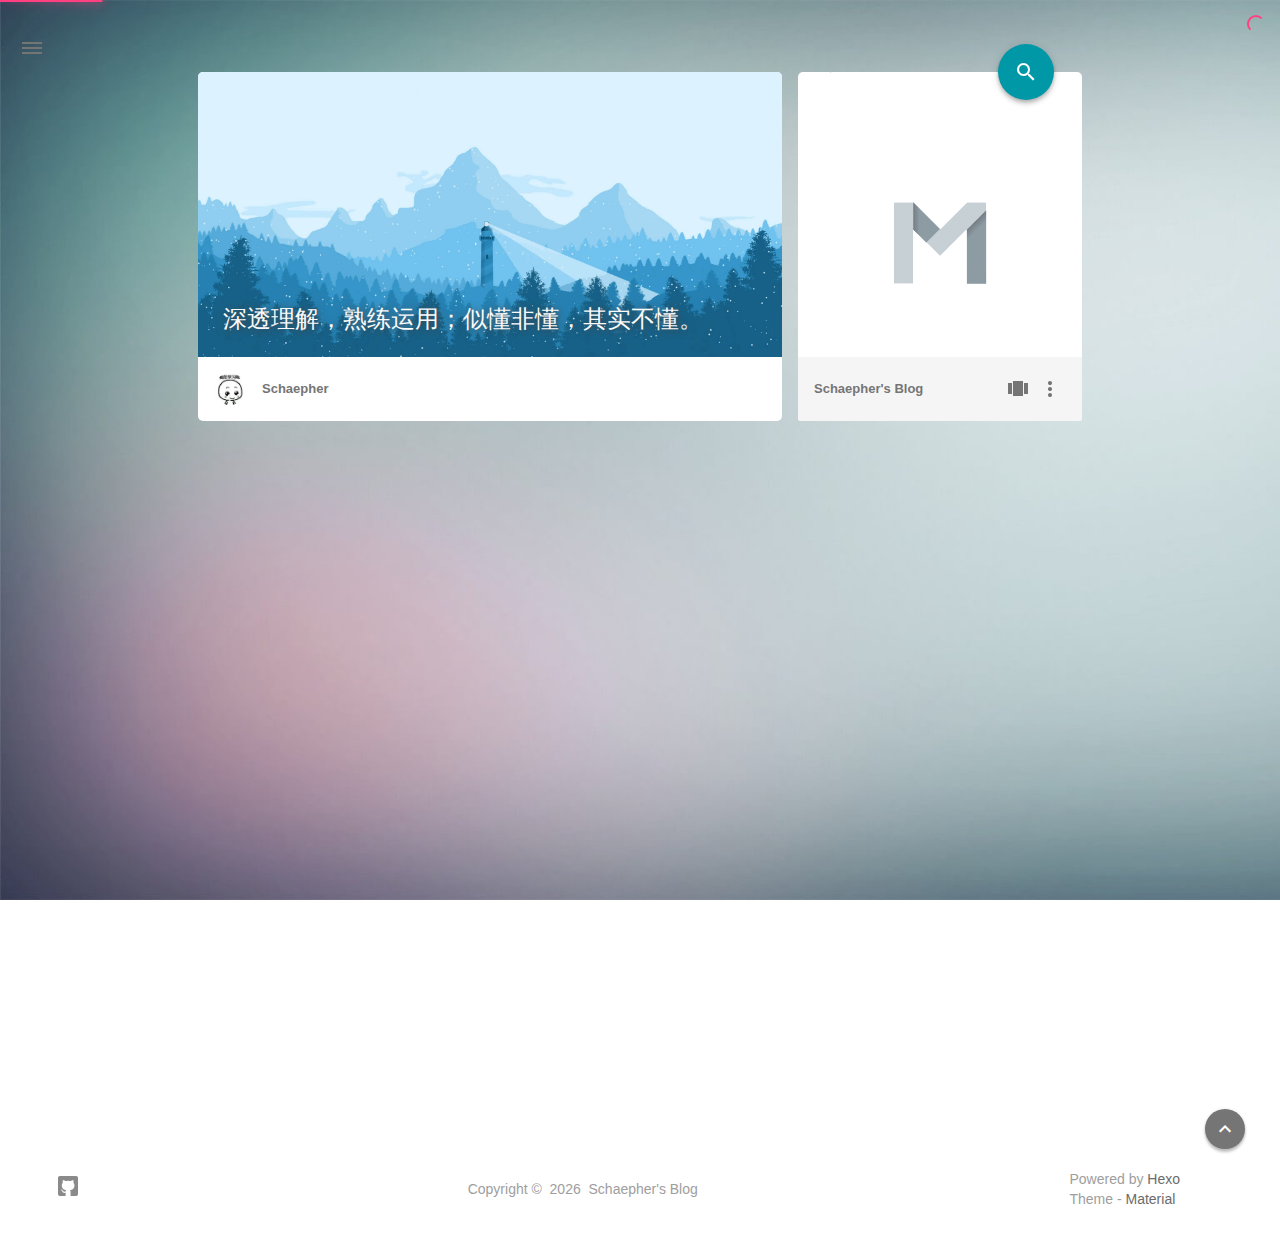
==== commit d5604f7c: "Site updated: 2017-01-19 21:49:19" ====
--- a/index.html
+++ b/index.html
@@ -339,17 +339,18 @@
     
 
         <!-- Post Title -->
-        <p class="article-headline-p"><a href="/2017/01/19/GitHubTeam/">Github团队合作流程</a></p>
+        <p class="article-headline-p"><a href="/2017/01/19/GitImprove/">Git的其他用法</a></p>
     </div>
 
     <!-- Post Excerpt -->
     <div class="mdl-color-text--grey-600 mdl-card__supporting-text post_entry-content">
         
-            已在另一篇博客中写出关于以下问题的解决，
+            目录：
+
         
         &nbsp;&nbsp;&nbsp;
         <span>
-            <a href="/2017/01/19/GitHubTeam/" target="_self">继续阅读</a>
+            <a href="/2017/01/19/GitImprove/" target="_self">继续阅读</a>
         </span>
     </div>
     <!-- Post_entry Info-->
@@ -394,18 +395,17 @@
     
 
         <!-- Post Title -->
-        <p class="article-headline-p"><a href="/2017/01/19/GitImprove/">Git的其他用法</a></p>
+        <p class="article-headline-p"><a href="/2017/01/19/GitAndGithub/">Git和Github简单教程</a></p>
     </div>
 
     <!-- Post Excerpt -->
     <div class="mdl-color-text--grey-600 mdl-card__supporting-text post_entry-content">
         
-            目录：
-
+            原文链接：
         
         &nbsp;&nbsp;&nbsp;
         <span>
-            <a href="/2017/01/19/GitImprove/" target="_self">继续阅读</a>
+            <a href="/2017/01/19/GitAndGithub/" target="_self">继续阅读</a>
         </span>
     </div>
     <!-- Post_entry Info-->
@@ -438,61 +438,6 @@
         
         
     
-        
-            <!-- Paradox Thumbnail -->
-            <div class="post_entry-module mdl-card mdl-cell mdl-cell--12-col fade out">
-    <!-- Post Thumbnail -->
-    
-        
-            <!-- Random Thumbnail -->
-            <div class="post_thumbnail-random mdl-card__media mdl-color-text--grey-50">
-        
-    
-
-        <!-- Post Title -->
-        <p class="article-headline-p"><a href="/2017/01/19/GitAndGithub/">Git和Github简单教程</a></p>
-    </div>
-
-    <!-- Post Excerpt -->
-    <div class="mdl-color-text--grey-600 mdl-card__supporting-text post_entry-content">
-        
-            原文链接：
-        
-        &nbsp;&nbsp;&nbsp;
-        <span>
-            <a href="/2017/01/19/GitAndGithub/" target="_self">继续阅读</a>
-        </span>
-    </div>
-    <!-- Post_entry Info-->
-    <div id="post_entry-info">
-        <div id="post_entry-left-info" class="mdl-card__supporting-text meta mdl-color-text--grey-600 ">
-            <!-- Author Avatar -->
-            <div id="author-avatar">
-                <img src="/img/avatar.png" width="44px" height="44px" alt="Schaepher's avatar">
-            </div>
-            <div>
-                <strong>Schaepher</strong>
-                <span>1月 19, 2017</span>
-            </div>
-        </div>
-        <div id="post_entry-right-info">
-            <!-- Category -->
-            <span class="post_entry-category">
-                
-            </span>
-
-            
-
-            <!-- Post Views -->
-            <span class="post_entry-views">
-            </span>
-        </div>
-    </div>
-</div>
-
-        
-        
-    
 
     
 
@@ -592,7 +537,7 @@
         </a>
         <ul class="dropdown-menu">
             <li>
-            <a class="sidebar_archives-link" href="/archives/2017/01/">一月 2017<span class="sidebar_archives-count">3</span></a>
+            <a class="sidebar_archives-link" href="/archives/2017/01/">一月 2017<span class="sidebar_archives-count">2</span></a>
         </ul>
     </li>
 
@@ -610,7 +555,7 @@
     <li>
         <a href="/archives">
             文章总数
-            <span class="sidebar-badge">3</span>
+            <span class="sidebar-badge">2</span>
         </a>
     </li>
 </ul>
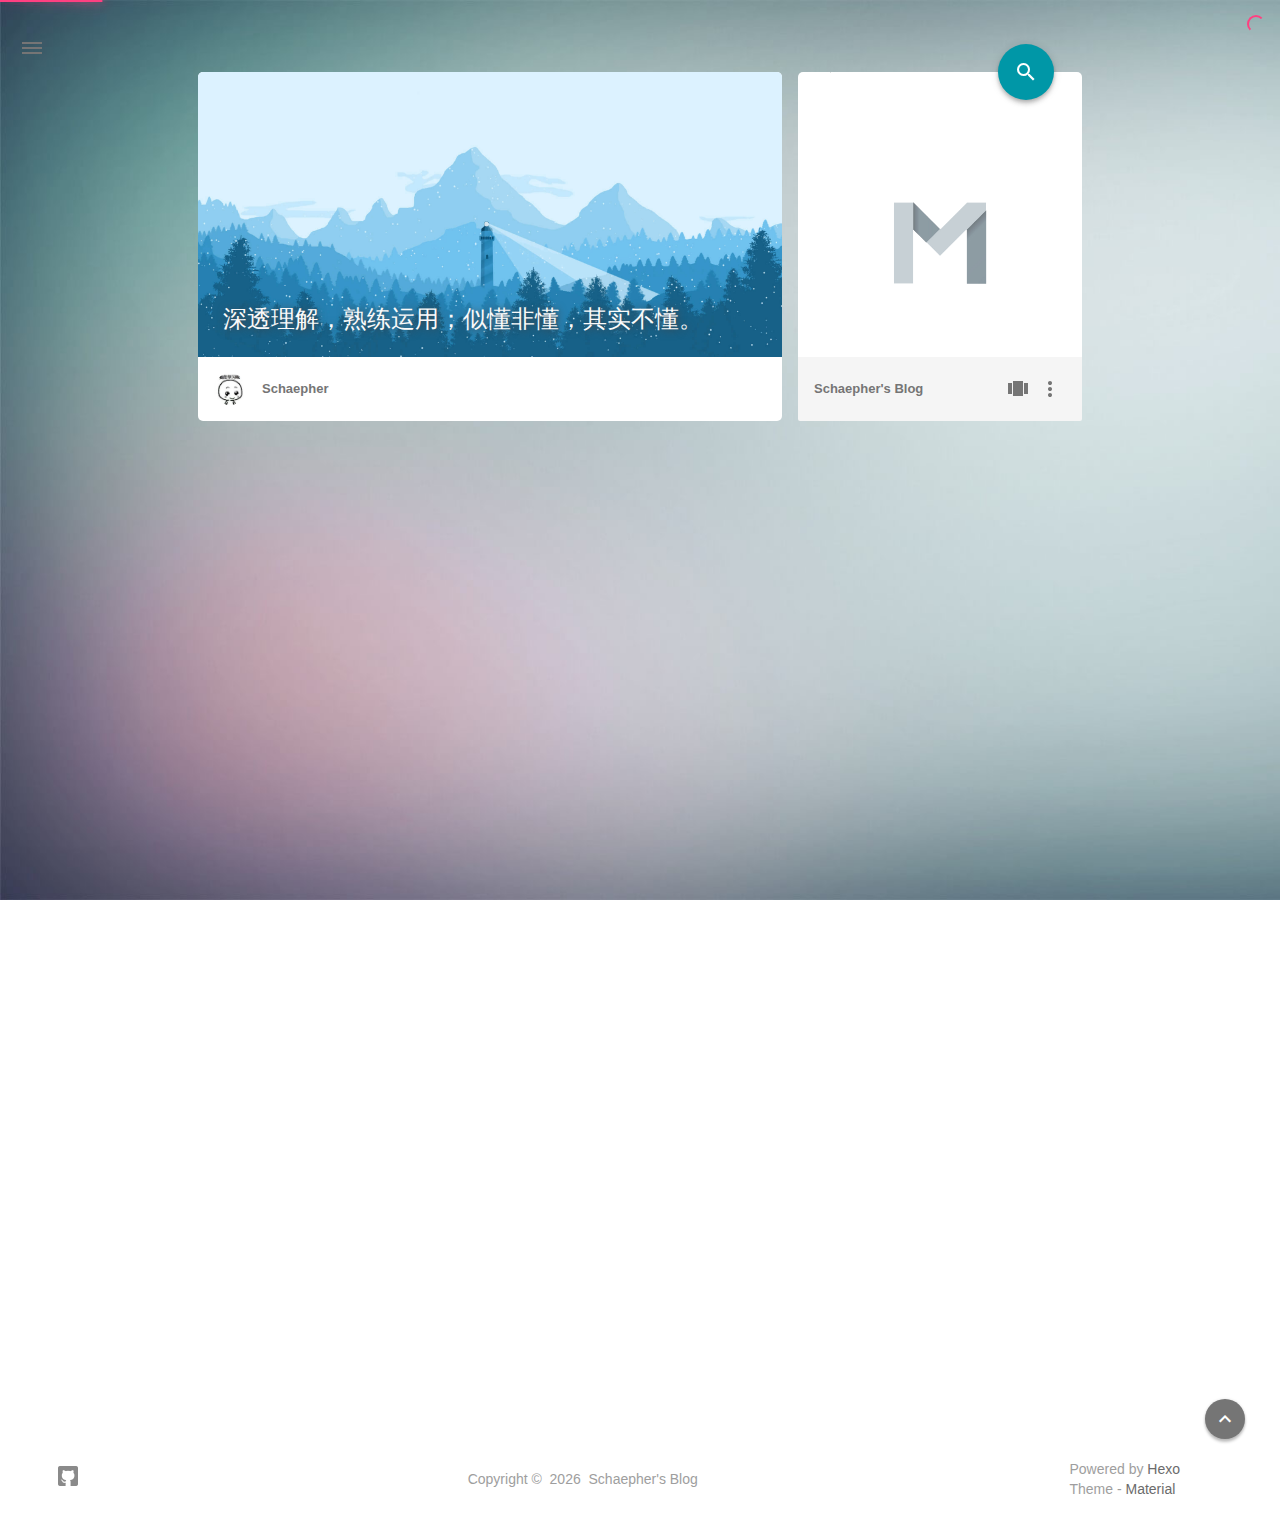
==== commit bd733365: "Site updated: 2017-01-19 21:51:34" ====
--- a/index.html
+++ b/index.html
@@ -339,18 +339,17 @@
     
 
         <!-- Post Title -->
-        <p class="article-headline-p"><a href="/2017/01/19/GitImprove/">Git的其他用法</a></p>
+        <p class="article-headline-p"><a href="/2017/01/19/GitHubTeam/">GitHub团队合作</a></p>
     </div>
 
     <!-- Post Excerpt -->
     <div class="mdl-color-text--grey-600 mdl-card__supporting-text post_entry-content">
         
-            目录：
-
+            已在另一篇博客中写出关于以下问题的解决，
         
         &nbsp;&nbsp;&nbsp;
         <span>
-            <a href="/2017/01/19/GitImprove/" target="_self">继续阅读</a>
+            <a href="/2017/01/19/GitHubTeam/" target="_self">继续阅读</a>
         </span>
     </div>
     <!-- Post_entry Info-->
@@ -395,17 +394,18 @@
     
 
         <!-- Post Title -->
-        <p class="article-headline-p"><a href="/2017/01/19/GitAndGithub/">Git和Github简单教程</a></p>
+        <p class="article-headline-p"><a href="/2017/01/19/GitImprove/">Git的其他用法</a></p>
     </div>
 
     <!-- Post Excerpt -->
     <div class="mdl-color-text--grey-600 mdl-card__supporting-text post_entry-content">
         
-            原文链接：
+            目录：
+
         
         &nbsp;&nbsp;&nbsp;
         <span>
-            <a href="/2017/01/19/GitAndGithub/" target="_self">继续阅读</a>
+            <a href="/2017/01/19/GitImprove/" target="_self">继续阅读</a>
         </span>
     </div>
     <!-- Post_entry Info-->
@@ -438,6 +438,61 @@
         
         
     
+        
+            <!-- Paradox Thumbnail -->
+            <div class="post_entry-module mdl-card mdl-cell mdl-cell--12-col fade out">
+    <!-- Post Thumbnail -->
+    
+        
+            <!-- Random Thumbnail -->
+            <div class="post_thumbnail-random mdl-card__media mdl-color-text--grey-50">
+        
+    
+
+        <!-- Post Title -->
+        <p class="article-headline-p"><a href="/2017/01/19/GitAndGithub/">Git和Github简单教程</a></p>
+    </div>
+
+    <!-- Post Excerpt -->
+    <div class="mdl-color-text--grey-600 mdl-card__supporting-text post_entry-content">
+        
+            原文链接：
+        
+        &nbsp;&nbsp;&nbsp;
+        <span>
+            <a href="/2017/01/19/GitAndGithub/" target="_self">继续阅读</a>
+        </span>
+    </div>
+    <!-- Post_entry Info-->
+    <div id="post_entry-info">
+        <div id="post_entry-left-info" class="mdl-card__supporting-text meta mdl-color-text--grey-600 ">
+            <!-- Author Avatar -->
+            <div id="author-avatar">
+                <img src="/img/avatar.png" width="44px" height="44px" alt="Schaepher's avatar">
+            </div>
+            <div>
+                <strong>Schaepher</strong>
+                <span>1月 19, 2017</span>
+            </div>
+        </div>
+        <div id="post_entry-right-info">
+            <!-- Category -->
+            <span class="post_entry-category">
+                
+            </span>
+
+            
+
+            <!-- Post Views -->
+            <span class="post_entry-views">
+            </span>
+        </div>
+    </div>
+</div>
+
+        
+        
+    
 
     
 
@@ -537,7 +592,7 @@
         </a>
         <ul class="dropdown-menu">
             <li>
-            <a class="sidebar_archives-link" href="/archives/2017/01/">一月 2017<span class="sidebar_archives-count">2</span></a>
+            <a class="sidebar_archives-link" href="/archives/2017/01/">一月 2017<span class="sidebar_archives-count">3</span></a>
         </ul>
     </li>
 
@@ -555,7 +610,7 @@
     <li>
         <a href="/archives">
             文章总数
-            <span class="sidebar-badge">2</span>
+            <span class="sidebar-badge">3</span>
         </a>
     </li>
 </ul>
